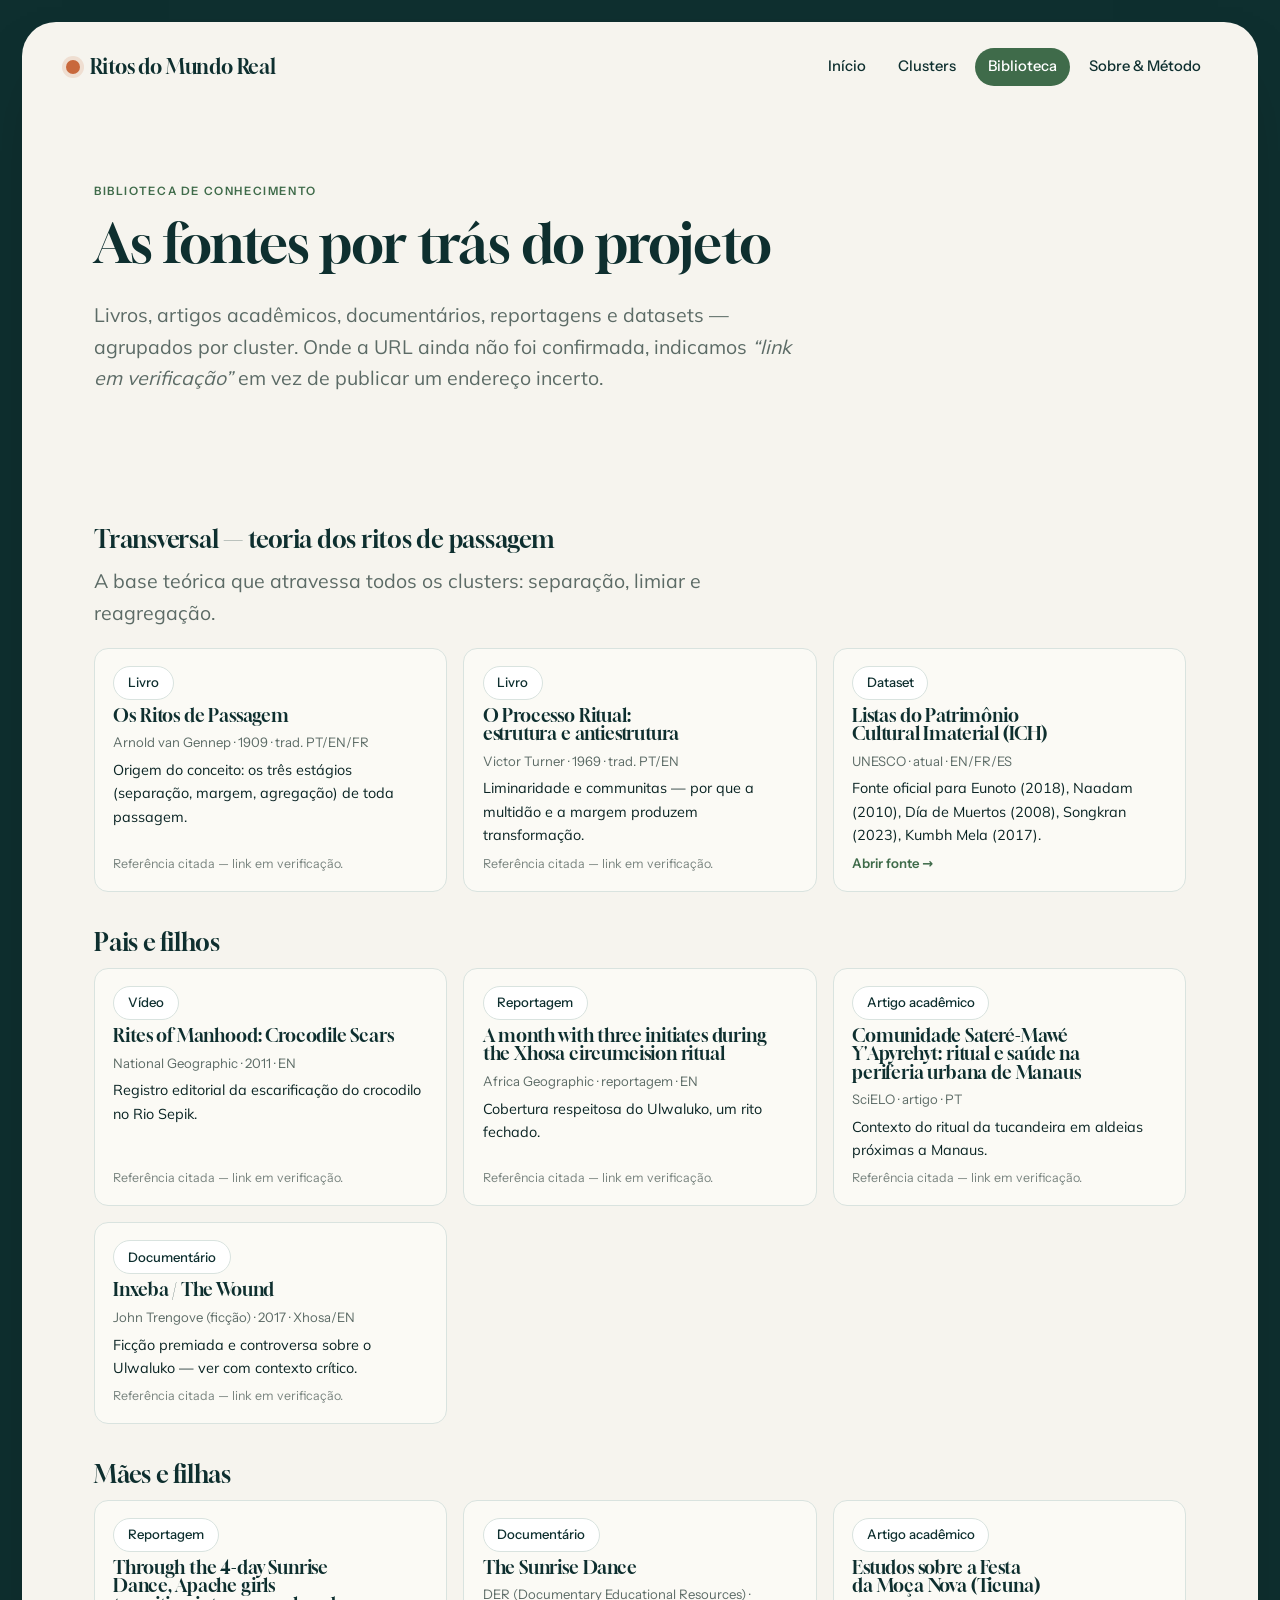
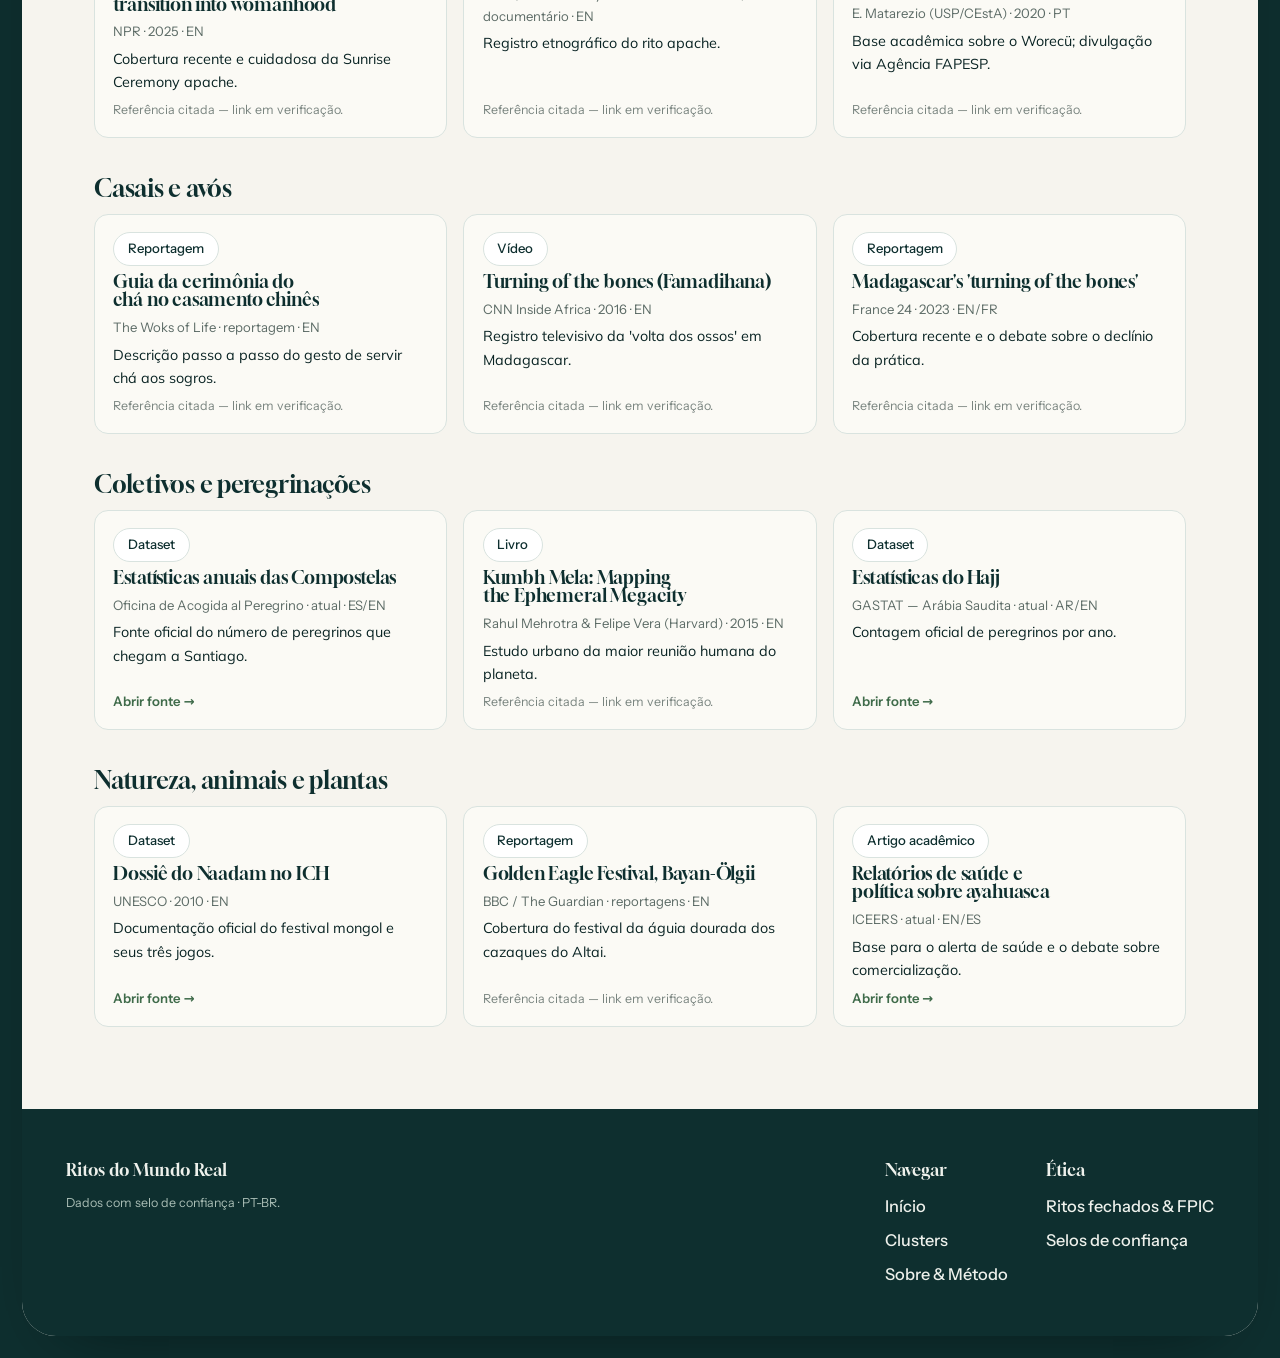
==== biblioteca/index.html @ 436b3b3d "Cria o site "Ritos do Mundo Real" (estático, sem build) Site estático leve em HTML+CSS+JS vanilla, a" ====
<!DOCTYPE html>
<html lang="pt-BR">
<head>
  <meta charset="UTF-8">
  <meta name="viewport" content="width=device-width, initial-scale=1">
  <title>Biblioteca de conhecimento — Ritos do Mundo Real</title>
  <meta name="description" content="Livros, artigos, documentários, reportagens e datasets sobre ritos de passagem, agrupados por cluster — a base de fontes por trás do projeto.">
  <link rel="canonical" href="https://ritos.exemplo/biblioteca/">
  <meta property="og:type" content="website">
  <meta property="og:title" content="Biblioteca de conhecimento — Ritos do Mundo Real">
  <meta property="og:description" content="Fontes multimídia sobre ritos de passagem, agrupadas por cluster.">
  <meta property="og:image" content="https://ritos.exemplo/og.jpg">
  <link rel="icon" href="../favicon.svg" type="image/svg+xml">
  <link rel="preload" href="../assets/fonts/gloock-latin.woff2" as="font" type="font/woff2" crossorigin>
  <link rel="preload" href="../assets/fonts/mulish-latin.woff2" as="font" type="font/woff2" crossorigin>
  <link rel="stylesheet" href="../assets/css/site.css">
</head>
<body data-page="biblioteca">
  <a class="skip-link" href="#conteudo">Pular para o conteúdo</a>
  <div class="frame">
    <div class="sheet">

      <header class="site-head">
        <a class="brand" href="../"><span class="dot" aria-hidden="true"></span>Ritos do Mundo Real</a>
        <nav class="nav" aria-label="Principal">
          <a href="../">Início</a>
          <a href="../clusters/pais-e-filhos/">Clusters</a>
          <a href="../biblioteca/" aria-current="page">Biblioteca</a>
          <a href="../sobre/">Sobre &amp; Método</a>
        </nav>
      </header>

      <main id="conteudo">
        <section class="section wrap">
          <p class="eyebrow">Biblioteca de conhecimento</p>
          <h1 style="font-size:clamp(2rem,4.6vw,3.4rem)">As fontes por trás do projeto</h1>
          <p class="lede">Livros, artigos acadêmicos, documentários, reportagens e datasets — agrupados por cluster. Onde a URL ainda não foi confirmada, indicamos <em>“link em verificação”</em> em vez de publicar um endereço incerto.</p>
        </section>
        <section class="section--tight wrap">
          <div id="lib-root"></div>
        </section>
      </main>

      <footer class="site-foot">
        <div class="col"><b>Ritos do Mundo Real</b><small>Dados com selo de confiança · PT-BR.</small></div>
        <div class="cols">
          <div class="col"><b>Navegar</b><a href="../">Início</a><a href="../clusters/pais-e-filhos/">Clusters</a><a href="../sobre/">Sobre &amp; Método</a></div>
          <div class="col"><b>Ética</b><a href="../sobre/#etica">Ritos fechados &amp; FPIC</a><a href="../sobre/#selos">Selos de confiança</a></div>
        </div>
      </footer>

    </div>
  </div>
  <script src="../assets/js/app.js"></script>
</body>
</html>
---- assets/css/site.css ----
/* =========================================================================
   Ritos do Mundo Real — design system
   Estética editorial-orgânica · paleta fixa · PT-BR
   Tipografia: Gloock (títulos) · Instrument Sans (subtítulos/UI) · Mulish (corpo)
   ========================================================================= */

/* ---------- Fontes self-hosted (OFL) ---------- */
@font-face{
  font-family:"Gloock"; font-style:normal; font-weight:400; font-display:swap;
  src:url("../fonts/gloock-latin.woff2") format("woff2");
  unicode-range:U+0000-00FF,U+0131,U+0152-0153,U+02BB-02BC,U+02C6,U+02DA,U+02DC,U+2000-206F,U+2074,U+20AC,U+2122,U+2191,U+2193,U+2212,U+2215,U+FEFF,U+FFFD;
}
@font-face{
  font-family:"Gloock"; font-style:normal; font-weight:400; font-display:swap;
  src:url("../fonts/gloock-latin-ext.woff2") format("woff2");
  unicode-range:U+0100-02AF,U+0304,U+0308,U+0329,U+1E00-1E9F,U+1EF2-1EFF,U+2020,U+20A0-20AB,U+20AD-20C0,U+2113,U+2C60-2C7F,U+A720-A7FF;
}
@font-face{
  font-family:"Instrument Sans"; font-style:normal; font-weight:400 700; font-display:swap;
  src:url("../fonts/instrumentsans-latin.woff2") format("woff2");
  unicode-range:U+0000-00FF,U+0131,U+0152-0153,U+02BB-02BC,U+02C6,U+02DA,U+02DC,U+0304,U+0308,U+0329,U+2000-206F,U+20AC,U+2122,U+2191,U+2193,U+2212,U+2215,U+FEFF,U+FFFD;
}
@font-face{
  font-family:"Instrument Sans"; font-style:normal; font-weight:400 700; font-display:swap;
  src:url("../fonts/instrumentsans-latin-ext.woff2") format("woff2");
  unicode-range:U+0100-02BA,U+02BD-02C5,U+02C7-02CC,U+02CE-02D7,U+02DD-02FF,U+0304,U+0308,U+0329,U+1D00-1DBF,U+1E00-1E9F,U+1EF2-1EFF,U+2020,U+20A0-20AB,U+20AD-20C0,U+2113,U+2C60-2C7F,U+A720-A7FF;
}
@font-face{
  font-family:"Mulish"; font-style:normal; font-weight:300 700; font-display:swap;
  src:url("../fonts/mulish-latin.woff2") format("woff2");
  unicode-range:U+0000-00FF,U+0131,U+0152-0153,U+02BB-02BC,U+02C6,U+02DA,U+02DC,U+2000-206F,U+2074,U+20AC,U+2122,U+2191,U+2193,U+2212,U+2215,U+FEFF,U+FFFD;
}
@font-face{
  font-family:"Mulish"; font-style:normal; font-weight:300 700; font-display:swap;
  src:url("../fonts/mulish-latin-ext.woff2") format("woff2");
  unicode-range:U+0100-02AF,U+0304,U+0308,U+0329,U+1E00-1E9F,U+1EF2-1EFF,U+2020,U+20A0-20AB,U+20AD-20C0,U+2113,U+2C60-2C7F,U+A720-A7FF;
}

/* ---------- Tokens ---------- */
:root{
  --ink:#0e2f2f;        /* verde-petróleo escuro: moldura, texto display */
  --ink-2:#0a2424;      /* variação mais escura */
  --paper:#f6f4ee;      /* off-white quente: cards */
  --paper-2:#fbfaf5;    /* card mais claro */
  --moss:#3f6b4a;       /* acento: pins e "espiritual" */
  --clay:#c8683c;       /* acento quente: alertas e status exótico */
  --mist:#d9e3df;       /* bordas e divisores */
  --gold:#8a6714;       /* selo parcial ⚠️ */
  --stone:#5c6b66;      /* texto secundário sobre paper */
  --stone-2:#7a8580;    /* selo estimativa ❓ / texto terciário */

  /* papel sobre moldura escura */
  --on-ink:#eef1ec;     /* texto claro sobre --ink */
  --on-ink-dim:#a9bdb5; /* texto claro esmaecido */

  /* mapa */
  --map-sea:#eef1ec;
  --map-land:#d9e3df;
  --map-line:#0e2f2f;

  --radius-card:28px; --radius-pill:999px; --radius-sm:14px;
  --font-display:"Gloock",Georgia,"Times New Roman",serif;
  --font-subtitle:"Instrument Sans",system-ui,-apple-system,"Segoe UI",sans-serif;
  --font-body:"Mulish",system-ui,-apple-system,"Segoe UI",sans-serif;

  --shadow-hover:0 18px 40px -20px rgba(10,36,36,.45);
  --frame:clamp(10px,2.2vw,22px);
  --wrap:1180px;
}

/* ---------- Base ---------- */
*,*::before,*::after{box-sizing:border-box}
html{-webkit-text-size-adjust:100%}
html,body{overflow-x:clip;max-width:100%}
body{
  margin:0; background:var(--ink); color:var(--ink);
  font-family:var(--font-body); font-weight:400; font-size:1.02rem; line-height:1.62;
  -webkit-font-smoothing:antialiased; text-rendering:optimizeLegibility;
}
img,svg{max-width:100%; display:block}
a{color:inherit}
h1,h2,h3,h4{margin:0 0 .5em; font-family:var(--font-display); font-weight:400; line-height:1.04; letter-spacing:-.01em; text-wrap:balance}
p{margin:0 0 1em}
strong{font-weight:700}
[hidden]{display:none!important}
.sr-only{position:absolute!important;width:1px;height:1px;padding:0;margin:-1px;overflow:hidden;clip:rect(0,0,0,0);white-space:nowrap;border:0}
.skip-link{position:absolute;left:-999px;top:.5rem;z-index:20;background:var(--clay);color:#fff;padding:.5rem .9rem;border-radius:var(--radius-pill);font-family:var(--font-subtitle);font-weight:600;text-decoration:none}
.skip-link:focus{left:.5rem}

/* moldura escura ao redor de todo o site */
.frame{padding:var(--frame); min-height:100vh}
.sheet{background:var(--paper); border-radius:calc(var(--radius-card) + 6px); overflow:clip; box-shadow:0 30px 70px -40px rgba(0,0,0,.5)}

.wrap{max-width:var(--wrap); margin-inline:auto; padding-inline:clamp(18px,4vw,44px)}
.section{padding-block:clamp(38px,6vw,70px)}
.section--tight{padding-block:clamp(26px,4vw,44px)}
.eyebrow{font-family:var(--font-subtitle); font-weight:600; text-transform:uppercase; letter-spacing:.14em; font-size:.72rem; color:var(--moss); margin:0 0 .9rem}
.lede{font-size:clamp(1.05rem,1.6vw,1.22rem); color:var(--stone); max-width:60ch}

/* ---------- Cabeçalho / navegação ---------- */
.site-head{display:flex; align-items:center; justify-content:space-between; gap:1rem;
  padding:clamp(16px,3vw,26px) clamp(18px,4vw,44px); flex-wrap:wrap}
.brand{display:flex; align-items:center; gap:.6rem; text-decoration:none; font-family:var(--font-display); font-size:1.25rem; letter-spacing:-.01em; color:var(--ink)}
.brand .dot{width:14px;height:14px;border-radius:50%;background:var(--clay);flex:none;box-shadow:0 0 0 4px rgba(200,104,60,.16)}
.nav{display:flex; gap:.4rem; flex-wrap:wrap; align-items:center; font-family:var(--font-subtitle)}
.nav a{text-decoration:none; font-weight:500; font-size:.92rem; color:var(--ink); padding:.45rem .8rem; border-radius:var(--radius-pill); transition:background .18s,color .18s}
.nav a:hover{background:var(--ink); color:var(--on-ink)}
.nav a[aria-current="page"]{background:var(--moss); color:#fff}

/* ---------- Pílulas / badges ---------- */
.pill{display:inline-flex; align-items:center; gap:.4rem; height:34px; padding:0 .85rem;
  border-radius:var(--radius-pill); font-family:var(--font-subtitle); font-weight:500; font-size:.82rem;
  background:#fff; border:1px solid var(--mist); color:var(--ink); white-space:nowrap; line-height:1}
.pill .ic{font-size:.95em; line-height:1}
.pill--moss{background:rgba(63,107,74,.12); border-color:rgba(63,107,74,.28); color:#2c4d35}
.pill--clay{background:rgba(200,104,60,.12); border-color:rgba(200,104,60,.32); color:#9a4a25}
.pill--ink{background:var(--ink); color:var(--on-ink); border-color:var(--ink)}

/* status */
.status-mp{--c:#2c4d35;--bg:rgba(63,107,74,.14);--bd:rgba(63,107,74,.30)}
.status-c{--c:#3a4a58;--bg:rgba(58,74,88,.12);--bd:rgba(58,74,88,.24)}
.status-e{--c:#9a4a25;--bg:rgba(200,104,60,.14);--bd:rgba(200,104,60,.34)}
.badge-status{background:var(--bg);border-color:var(--bd);color:var(--c)}

/* selos de confiança */
.seal{display:inline-flex;align-items:center;gap:.35rem;font-family:var(--font-subtitle);font-weight:600;font-size:.78rem;line-height:1.2}
.seal .ic{font-size:.9em}
.seal--conf{color:var(--moss)}
.seal--parcial{color:var(--gold)}
.seal--estimativa{color:var(--stone-2)}

/* ---------- HERO ---------- */
.hero{background:var(--ink); color:var(--on-ink); position:relative; overflow:hidden}
.hero::before{content:"";position:absolute;inset:0;background:
  radial-gradient(120% 90% at 78% 8%, rgba(63,107,74,.42), transparent 60%),
  radial-gradient(90% 70% at 12% 100%, rgba(200,104,60,.18), transparent 55%);
  pointer-events:none}
.hero::after{content:"";position:absolute;inset:0;opacity:.05;pointer-events:none;
  background-image:radial-gradient(rgba(255,255,255,.6) .5px, transparent .6px);background-size:3px 3px}
.hero__inner{position:relative; display:grid; grid-template-columns:1.05fr .95fr; gap:clamp(20px,4vw,56px); align-items:center;
  padding:clamp(30px,5vw,64px) clamp(18px,4vw,44px)}
.hero__title{color:#fff; font-size:clamp(2.4rem,5.6vw,5.2rem); line-height:1.0; margin:0 0 1rem}
.hero__title em{font-style:normal; color:var(--clay)}
.hero__sub{font-family:var(--font-subtitle); font-weight:500; font-size:clamp(1rem,1.5vw,1.2rem); color:var(--on-ink); max-width:46ch; margin:0 0 1.1rem}
.hero__note{font-size:.86rem; color:var(--on-ink-dim); max-width:52ch}
.hero__note a{color:var(--on-ink)}
.hero__map{position:relative; background:rgba(255,255,255,.03); border:1px solid rgba(255,255,255,.12); border-radius:var(--radius-card); padding:14px}
.hero__map .map-legend{display:flex;flex-wrap:wrap;gap:.5rem;margin-top:.7rem}
.hero__map .map-legend .pill{height:28px;font-size:.72rem;background:rgba(255,255,255,.06);border-color:rgba(255,255,255,.14);color:var(--on-ink)}

/* mapa: cores sobre fundo escuro */
.hero__map .ee-map{--map-sea:transparent;--map-land:rgba(233,238,232,.14);--map-line:rgba(233,238,232,.62)}
.ee-map{width:100%;height:auto}
.ee-pins circle{cursor:pointer;transition:r .12s,opacity .12s}
.ee-pins circle:hover,.ee-pins circle:focus{opacity:1}

/* ---------- Faixa de números ---------- */
.stats{display:grid; grid-template-columns:repeat(4,1fr); gap:clamp(10px,2vw,20px)}
.stat{background:var(--paper-2); border:1px solid var(--mist); border-radius:var(--radius-card); padding:clamp(16px,2.4vw,26px); text-align:left}
.stat b{display:block; font-family:var(--font-display); font-size:clamp(2rem,4.4vw,3.2rem); line-height:1; color:var(--ink)}
.stat span{font-family:var(--font-subtitle); font-weight:500; font-size:.82rem; color:var(--stone); text-transform:uppercase; letter-spacing:.06em}
.stats__seal{grid-column:1/-1; margin-top:.4rem}

/* ---------- Grade de clusters ---------- */
.cluster-grid{display:grid; grid-template-columns:repeat(3,1fr); gap:clamp(14px,2vw,22px)}
.ccard{display:flex;flex-direction:column;gap:.6rem; text-decoration:none; color:var(--ink);
  background:var(--paper-2); border:1px solid var(--mist); border-radius:var(--radius-card);
  padding:clamp(18px,2.4vw,26px); transition:transform .2s, box-shadow .2s, border-color .2s}
.ccard:hover{transform:translateY(-3px); box-shadow:var(--shadow-hover); border-color:var(--moss)}
.ccard__k{font-family:var(--font-subtitle);font-weight:600;font-size:.74rem;letter-spacing:.1em;text-transform:uppercase;color:var(--moss)}
.ccard h3{font-size:clamp(1.4rem,2.2vw,1.8rem); margin:.1rem 0 .2rem}
.ccard p{color:var(--stone); font-size:.95rem; margin:0}
.ccard__ex{font-family:var(--font-subtitle);font-size:.84rem;color:var(--stone-2);margin-top:auto}
.ccard__count{align-self:flex-start}

/* ---------- Filtro / instrumento de decisão ---------- */
.tool{background:var(--ink);color:var(--on-ink);border-radius:var(--radius-card);padding:clamp(20px,3vw,34px)}
.tool h2{color:#fff}
.tool .lede{color:var(--on-ink-dim)}
.filters{display:grid;grid-template-columns:repeat(4,1fr);gap:.8rem;margin:1.2rem 0}
.field{display:flex;flex-direction:column;gap:.35rem}
.field label{font-family:var(--font-subtitle);font-weight:600;font-size:.72rem;text-transform:uppercase;letter-spacing:.08em;color:var(--on-ink-dim)}
.field select{appearance:none;font-family:var(--font-subtitle);font-size:.92rem;font-weight:500;color:var(--ink);
  background:var(--paper) url("data:image/svg+xml,%3Csvg xmlns='http://www.w3.org/2000/svg' width='12' height='8' viewBox='0 0 12 8'%3E%3Cpath d='M1 1l5 5 5-5' fill='none' stroke='%230e2f2f' stroke-width='1.6' stroke-linecap='round'/%3E%3C/svg%3E") no-repeat right .9rem center;
  border:1px solid rgba(255,255,255,.16);border-radius:var(--radius-pill);padding:.7rem 2.2rem .7rem 1rem;cursor:pointer}
.tool__actions{display:flex;gap:.6rem;align-items:center;flex-wrap:wrap}
.btn{font-family:var(--font-subtitle);font-weight:600;font-size:.9rem;border-radius:var(--radius-pill);
  padding:.6rem 1.2rem;border:1px solid transparent;cursor:pointer;background:var(--clay);color:#fff;transition:filter .15s}
.btn:hover{filter:brightness(1.06)}
.btn--ghost{background:transparent;border-color:rgba(255,255,255,.28);color:var(--on-ink)}
.tool__count{font-family:var(--font-subtitle);font-size:.85rem;color:var(--on-ink-dim)}

/* resultados do filtro (lista de cards) */
.results{display:grid;grid-template-columns:repeat(auto-fill,minmax(255px,1fr));gap:.8rem;margin-top:1.1rem}
.rcard{background:var(--paper);border-radius:var(--radius-sm);padding:1rem 1.05rem;display:flex;flex-direction:column;gap:.5rem}
.rcard h4{font-family:var(--font-display);font-size:1.12rem;margin:0;color:var(--ink)}
.rcard .meta{font-family:var(--font-subtitle);font-size:.8rem;color:var(--stone)}
.rcard .tags{display:flex;flex-wrap:wrap;gap:.35rem}
.rcard a.more{font-family:var(--font-subtitle);font-weight:600;font-size:.82rem;color:var(--moss);text-decoration:none;margin-top:.2rem}
.rcard a.more:hover{text-decoration:underline}
.results__empty{grid-column:1/-1;color:var(--on-ink-dim);font-family:var(--font-subtitle);padding:1rem 0}

/* ---------- Tabela de cluster ---------- */
.table-wrap{overflow-x:auto;contain:paint;border:1px solid var(--mist);border-radius:var(--radius-card);background:var(--paper-2)}
table.ritos{width:100%;border-collapse:collapse;font-size:.9rem;min-width:820px}
.ritos th,.ritos td{text-align:left;padding:.8rem .9rem;border-bottom:1px solid var(--mist);vertical-align:top}
.ritos thead th{font-family:var(--font-subtitle);font-weight:600;font-size:.74rem;text-transform:uppercase;letter-spacing:.06em;color:var(--stone);background:var(--paper);position:sticky;top:0}
.ritos thead th button{all:unset;cursor:pointer;display:inline-flex;align-items:center;gap:.3rem}
.ritos thead th button:hover{color:var(--ink)}
.ritos thead th .arrow{opacity:.4;font-size:.8em}
.ritos thead th[aria-sort] .arrow{opacity:1;color:var(--moss)}
.ritos tbody tr:hover{background:#fff}
.ritos td .rito-nome{font-family:var(--font-display);font-size:1.02rem;color:var(--ink)}
.ritos td .rito-povo{font-family:var(--font-subtitle);font-size:.78rem;color:var(--stone-2)}
.ritos td.center{text-align:center}
.vlink{font-family:var(--font-subtitle);font-weight:600;font-size:.8rem;color:var(--clay);text-decoration:none;white-space:nowrap}
.vlink:hover{text-decoration:underline}
.no-video{color:var(--stone-2);font-size:.8rem}
.alerta-inline{display:block;margin-top:.35rem;font-family:var(--font-subtitle);font-size:.76rem;color:#9a4a25;max-width:42ch}

/* linha destacada por âncora #id */
:target{scroll-margin-top:80px}
tr.flash{animation:flash 1.6s ease}
@keyframes flash{0%{background:rgba(200,104,60,.22)}100%{background:transparent}}

/* ---------- Seções de conteúdo do cluster ---------- */
.prose h2{font-size:clamp(1.6rem,3vw,2.3rem)}
.curio{columns:2;column-gap:2rem}
.curio li{break-inside:avoid;margin:0 0 .7rem;padding-left:.2rem}
.entorno{display:grid;grid-template-columns:repeat(auto-fill,minmax(280px,1fr));gap:1rem}
.entorno .item{background:var(--paper-2);border:1px solid var(--mist);border-radius:var(--radius-sm);padding:1rem 1.1rem}
.entorno h4{font-family:var(--font-display);font-size:1.15rem;margin:0 0 .3rem}
.entorno .meta{font-family:var(--font-subtitle);font-size:.82rem;color:var(--stone)}
.entorno .alerta{color:#9a4a25;font-size:.82rem;margin-top:.4rem;font-family:var(--font-subtitle)}
.quote{border-left:3px solid var(--moss);padding-left:1.1rem;font-family:var(--font-display);font-size:1.15rem;color:var(--ink-2);max-width:60ch}
.quote cite{display:block;font-family:var(--font-subtitle);font-size:.82rem;font-style:normal;color:var(--stone);margin-top:.4rem}

/* cabeçalho de cluster */
.cluster-head{display:grid;grid-template-columns:1.1fr .9fr;gap:clamp(20px,4vw,44px);align-items:center}
.cluster-head .minimap{background:var(--ink);border-radius:var(--radius-card);padding:14px}
.cluster-head .minimap .ee-map{--map-sea:transparent;--map-land:rgba(233,238,232,.14);--map-line:rgba(233,238,232,.6)}

/* navegação prev/next */
.cluster-nav{display:flex;justify-content:space-between;gap:1rem;flex-wrap:wrap}
.cluster-nav a{font-family:var(--font-subtitle);font-weight:600;text-decoration:none;color:var(--ink);background:var(--paper-2);border:1px solid var(--mist);border-radius:var(--radius-pill);padding:.6rem 1.1rem;transition:background .15s,color .15s}
.cluster-nav a:hover{background:var(--ink);color:var(--on-ink)}

/* ---------- Biblioteca ---------- */
.lib-group{margin-bottom:2.4rem}
.lib-items{display:grid;grid-template-columns:repeat(auto-fill,minmax(300px,1fr));gap:1rem}
.lib-item{background:var(--paper-2);border:1px solid var(--mist);border-radius:var(--radius-sm);padding:1.05rem 1.15rem;display:flex;flex-direction:column;gap:.35rem}
.lib-item .type{align-self:flex-start}
.lib-item h4{font-family:var(--font-display);font-size:1.1rem;margin:.1rem 0}
.lib-item .by{font-family:var(--font-subtitle);font-size:.82rem;color:var(--stone)}
.lib-item .why{font-size:.9rem;color:var(--ink-2)}
.lib-item a.src{font-family:var(--font-subtitle);font-weight:600;font-size:.82rem;color:var(--moss);text-decoration:none;margin-top:auto}
.lib-item a.src:hover{text-decoration:underline}
.lib-item .nolink{font-family:var(--font-subtitle);font-size:.78rem;color:var(--stone-2);margin-top:auto}

/* ---------- Sobre ---------- */
.about-grid{display:grid;grid-template-columns:repeat(auto-fit,minmax(240px,1fr));gap:1.2rem}
.about-card{background:var(--paper-2);border:1px solid var(--mist);border-radius:var(--radius-card);padding:1.4rem}
.seal-key{display:flex;flex-direction:column;gap:.6rem}
.seal-key .row{display:flex;gap:.6rem;align-items:baseline}

/* ---------- Rodapé ---------- */
.site-foot{background:var(--ink);color:var(--on-ink);padding:clamp(28px,5vw,48px) clamp(18px,4vw,44px);
  display:flex;justify-content:space-between;gap:1.4rem;flex-wrap:wrap;align-items:flex-start}
.site-foot a{color:var(--on-ink);text-decoration:none;font-family:var(--font-subtitle);font-weight:500}
.site-foot a:hover{color:#fff;text-decoration:underline}
.site-foot .cols{display:flex;gap:2.4rem;flex-wrap:wrap}
.site-foot .col{display:flex;flex-direction:column;gap:.5rem}
.site-foot .col b{font-family:var(--font-display);font-weight:400;font-size:1.05rem}
.site-foot small{color:var(--on-ink-dim);font-family:var(--font-subtitle);font-size:.78rem}

/* ---------- Foco visível ---------- */
a:focus-visible,button:focus-visible,select:focus-visible,[tabindex]:focus-visible,circle:focus-visible{
  outline:3px solid var(--clay); outline-offset:2px; border-radius:4px}

/* ---------- Animação de entrada (só HOME) ---------- */
.reveal{opacity:0;transform:translateY(14px)}
.reveal.in{opacity:1;transform:none;transition:opacity .5s ease,transform .5s ease}

/* ---------- Responsivo ---------- */
@media (max-width:960px){
  .hero__inner{grid-template-columns:1fr}
  .cluster-head{grid-template-columns:1fr}
  .cluster-grid{grid-template-columns:repeat(2,1fr)}
  .stats{grid-template-columns:repeat(2,1fr)}
  .filters{grid-template-columns:repeat(2,1fr)}
}
@media (max-width:560px){
  :root{--frame:8px}
  .cluster-grid{grid-template-columns:1fr}
  .stats{grid-template-columns:1fr 1fr}
  .filters{grid-template-columns:1fr}
  .curio{columns:1}
  .nav{width:100%;justify-content:flex-start}
  .site-head{gap:.6rem}
}

@media (prefers-reduced-motion:reduce){
  *{animation:none!important;transition:none!important}
  .reveal{opacity:1;transform:none}
}
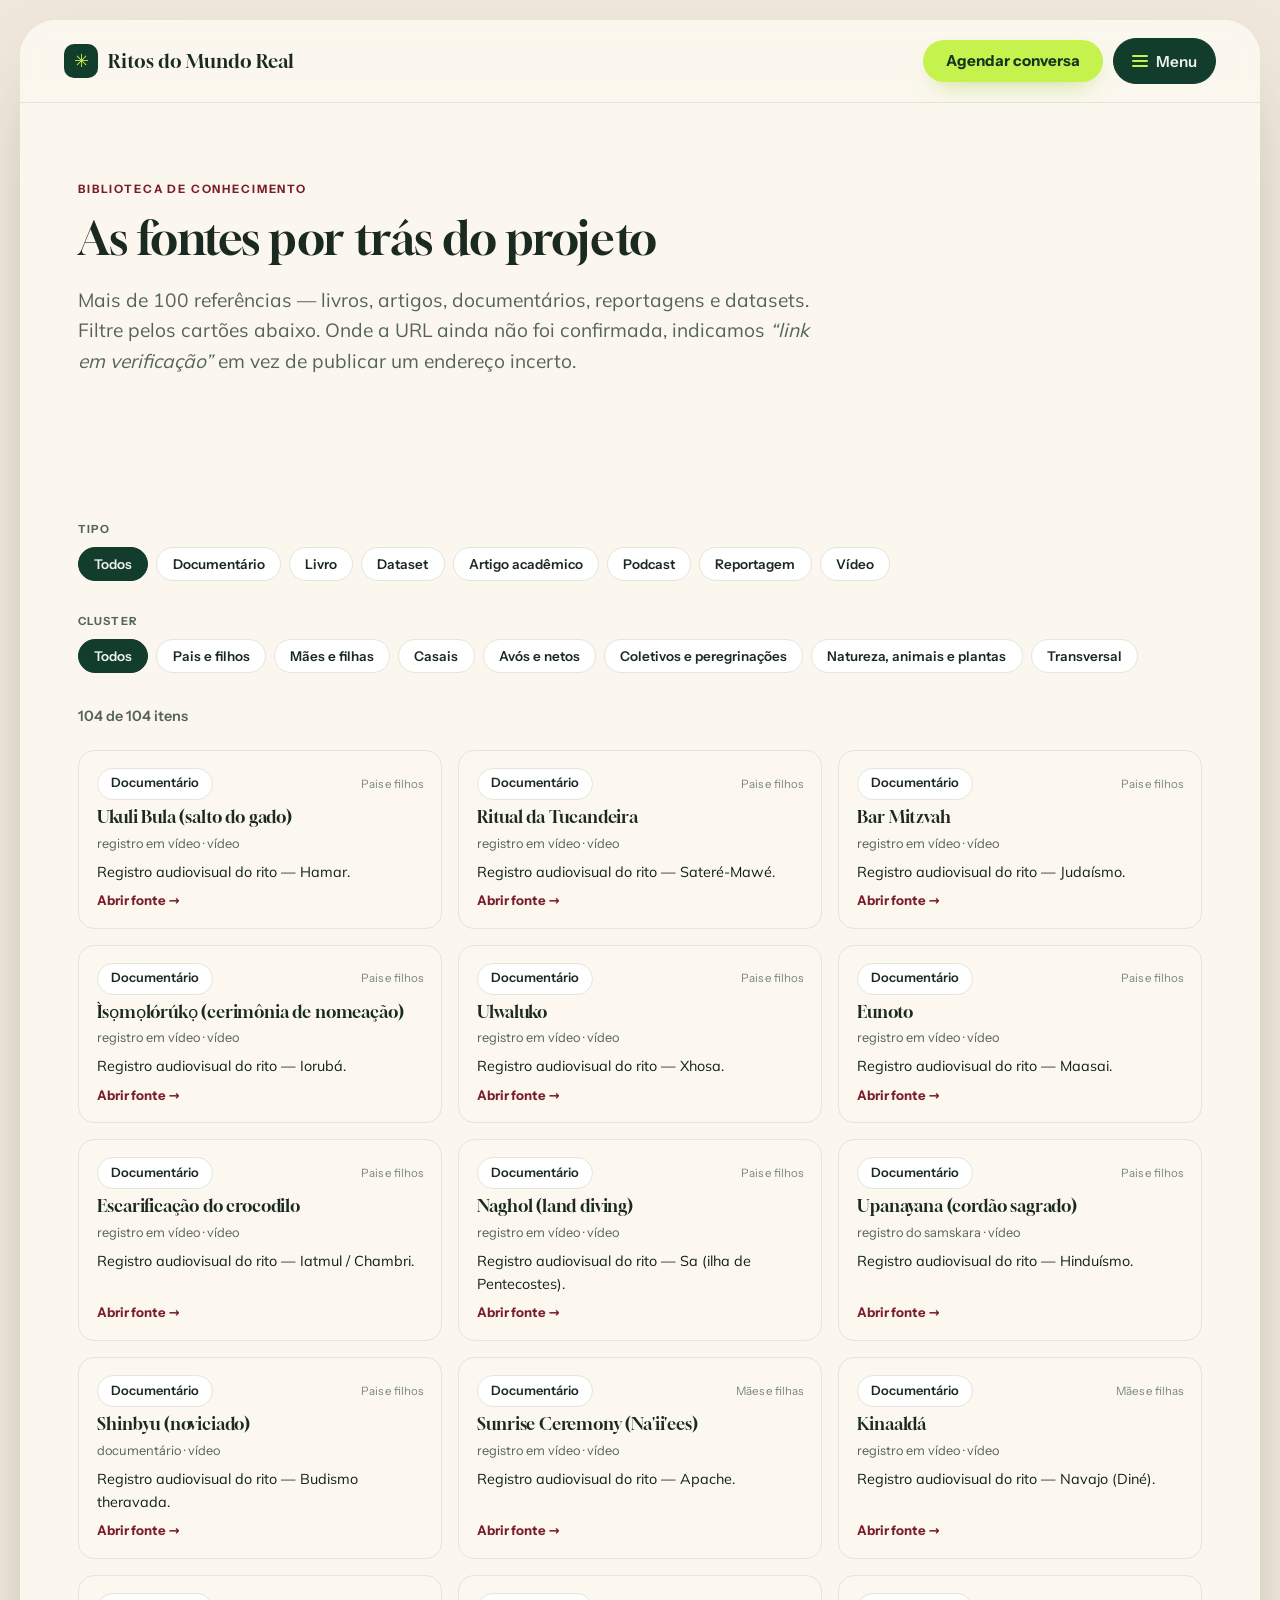
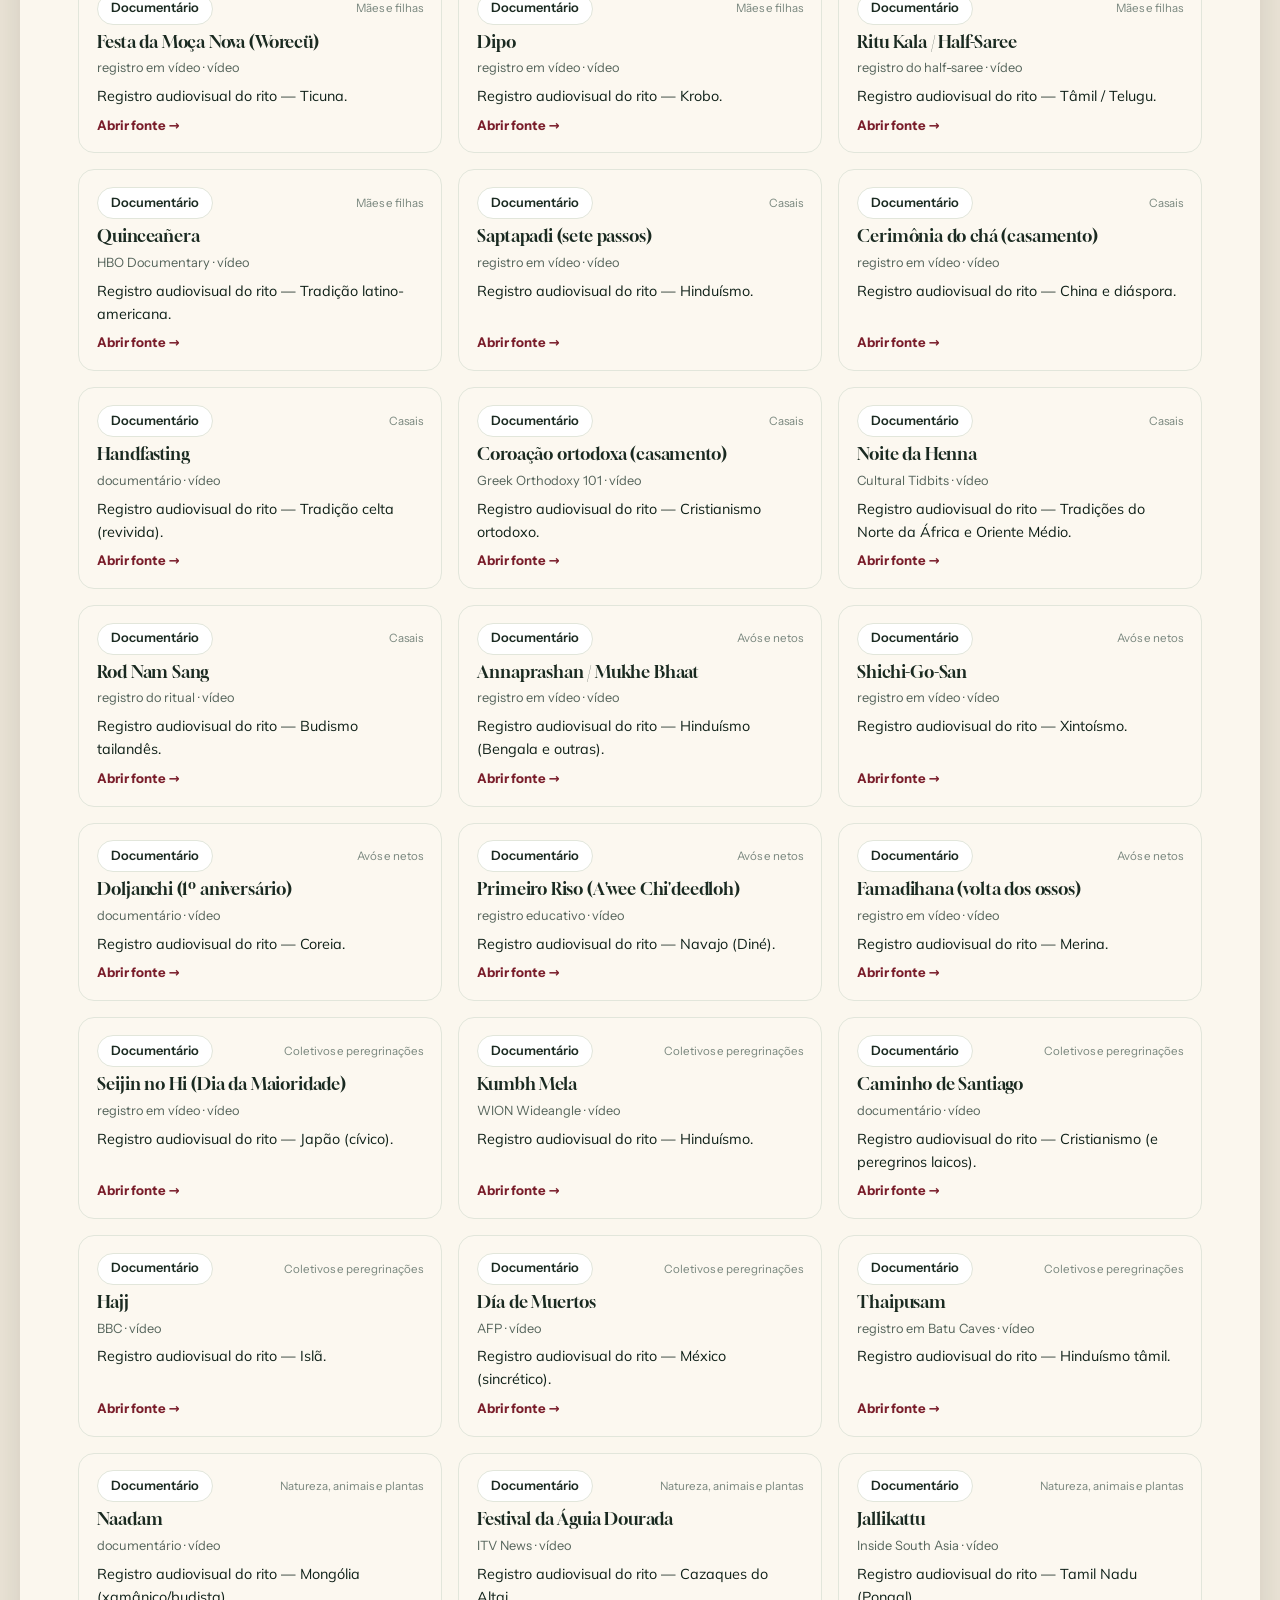
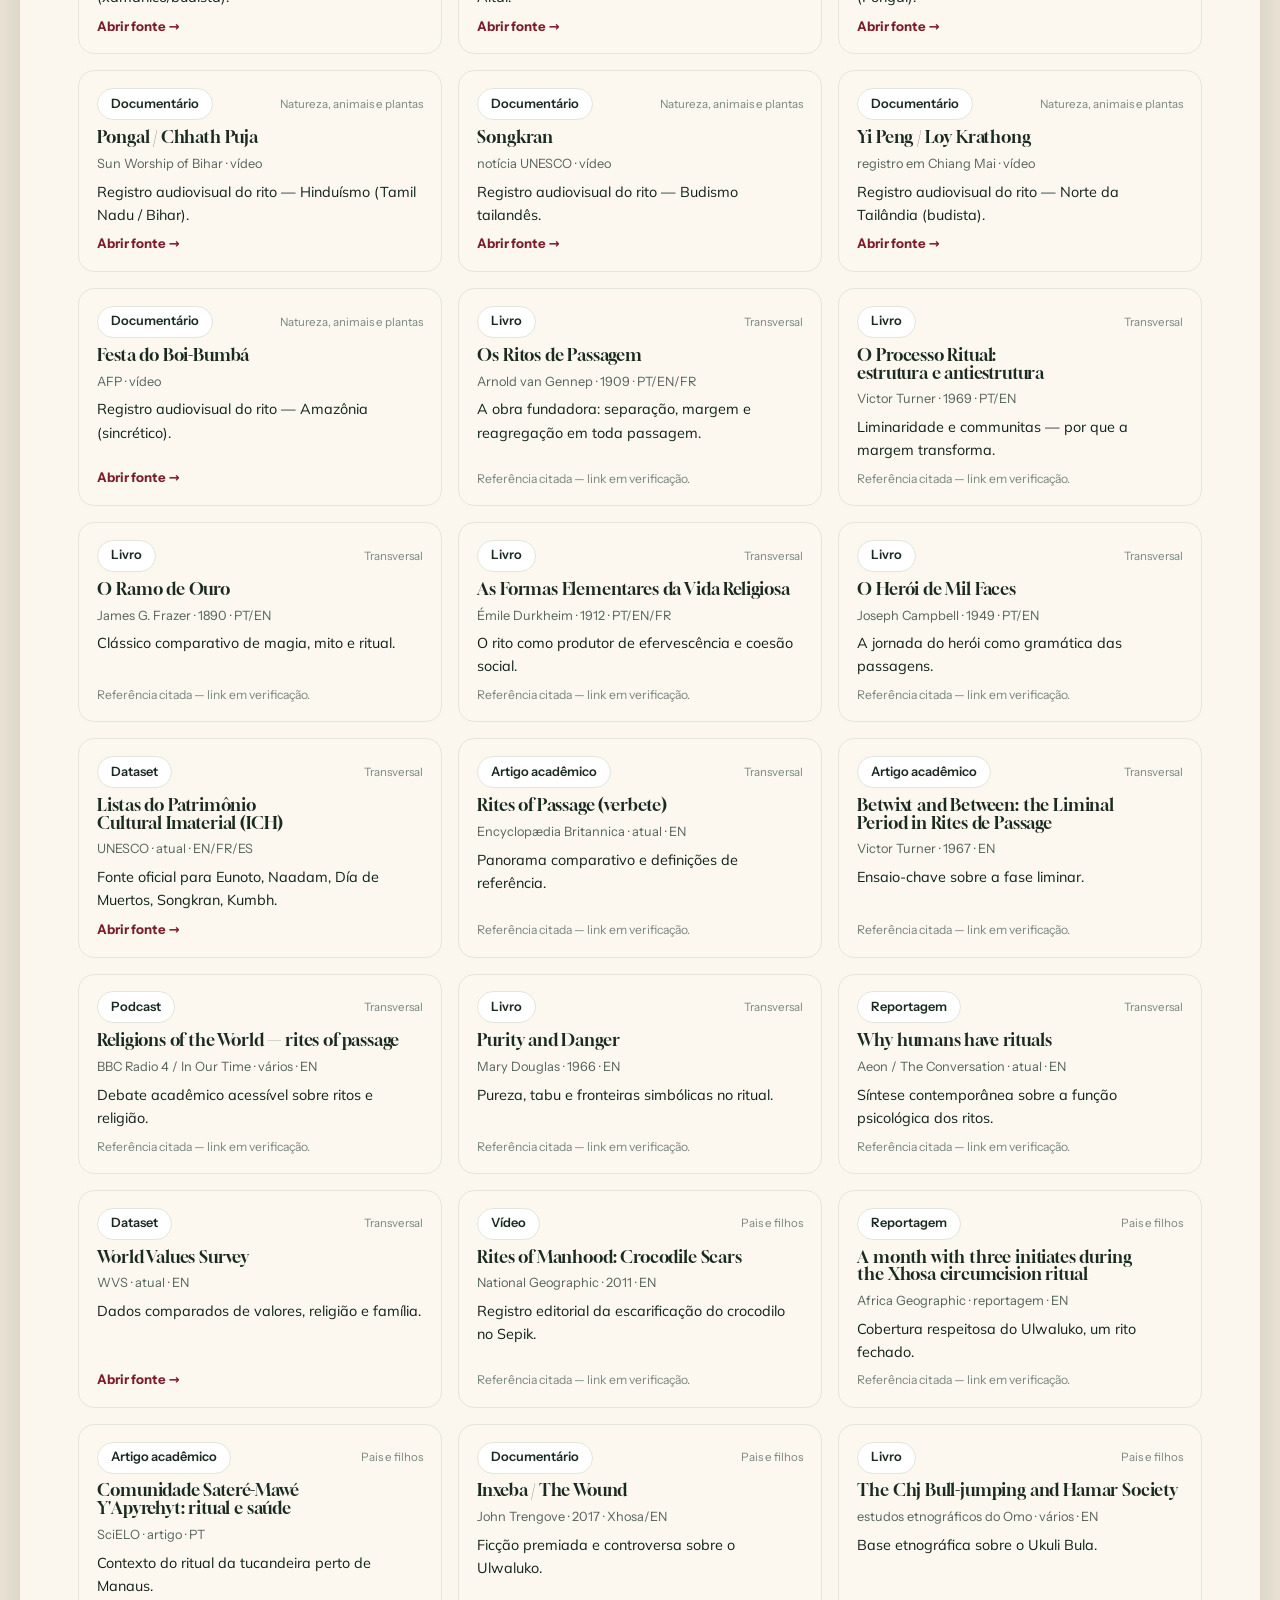
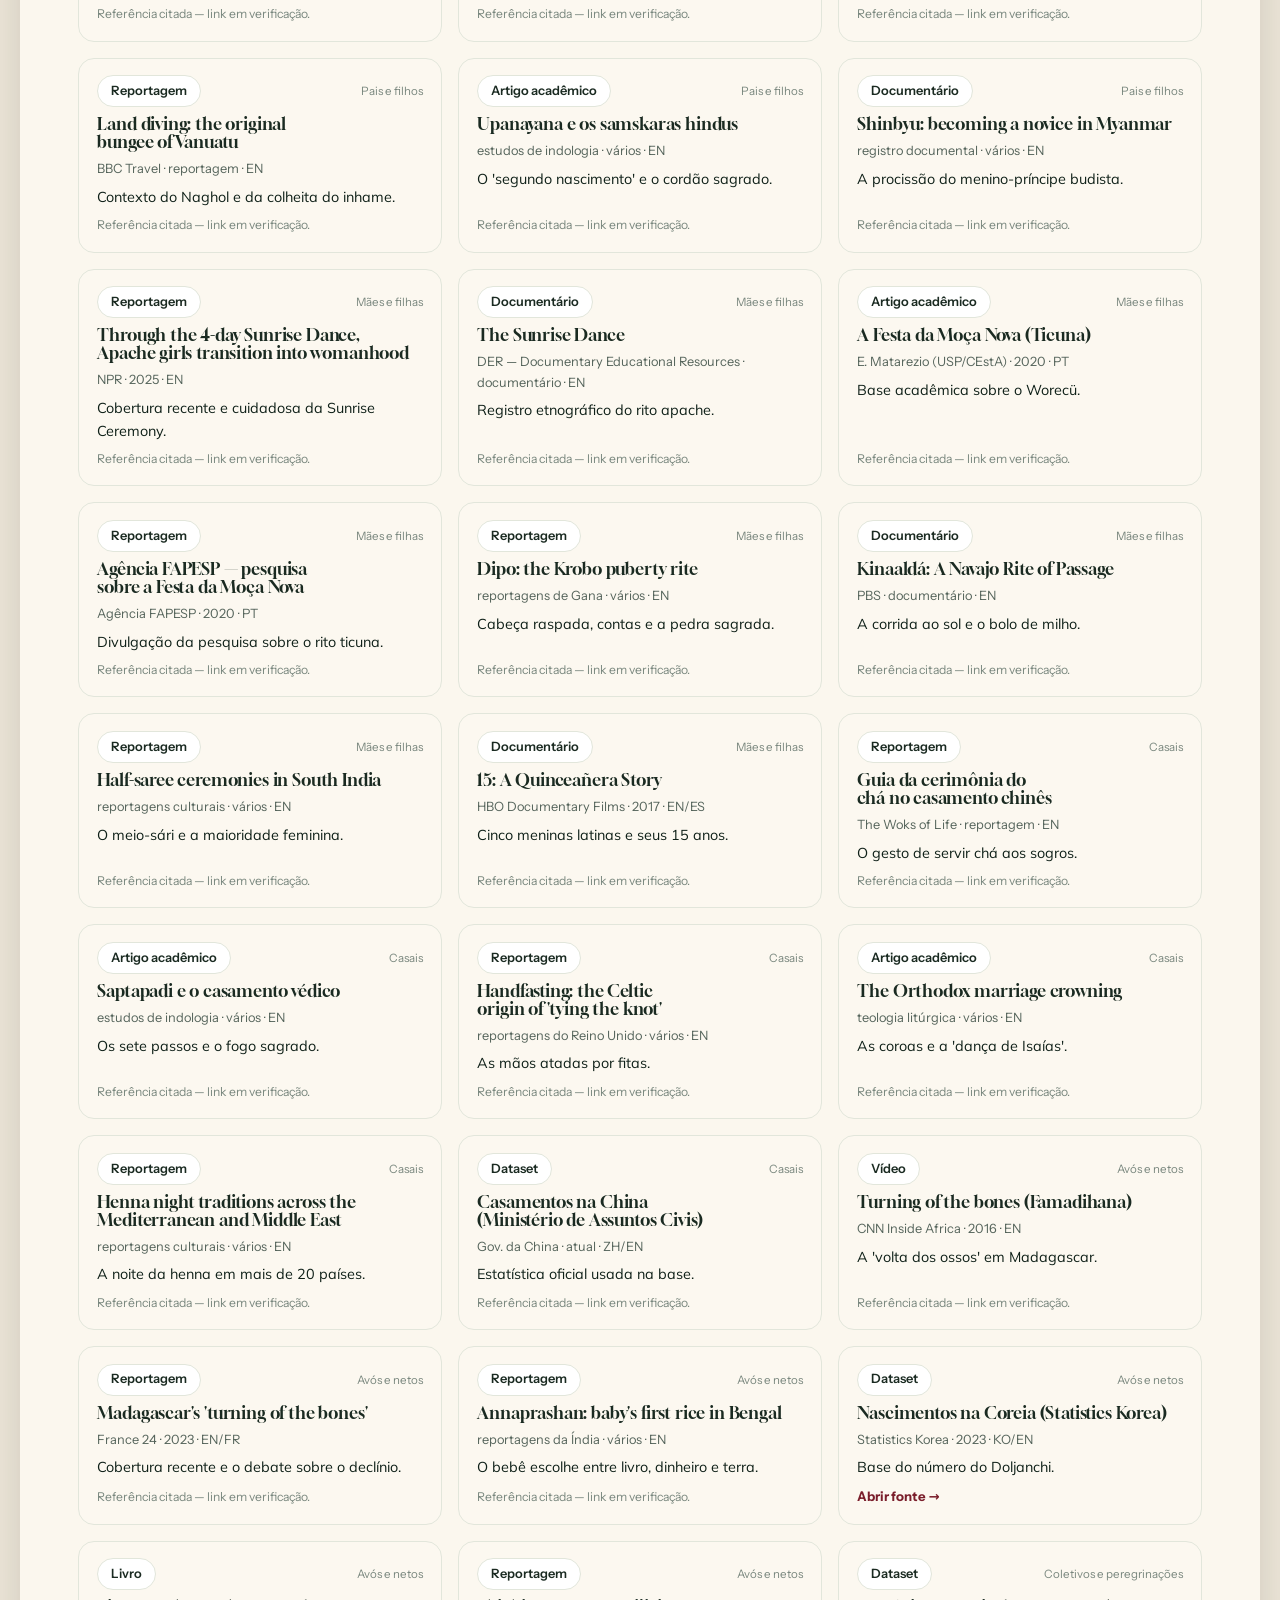
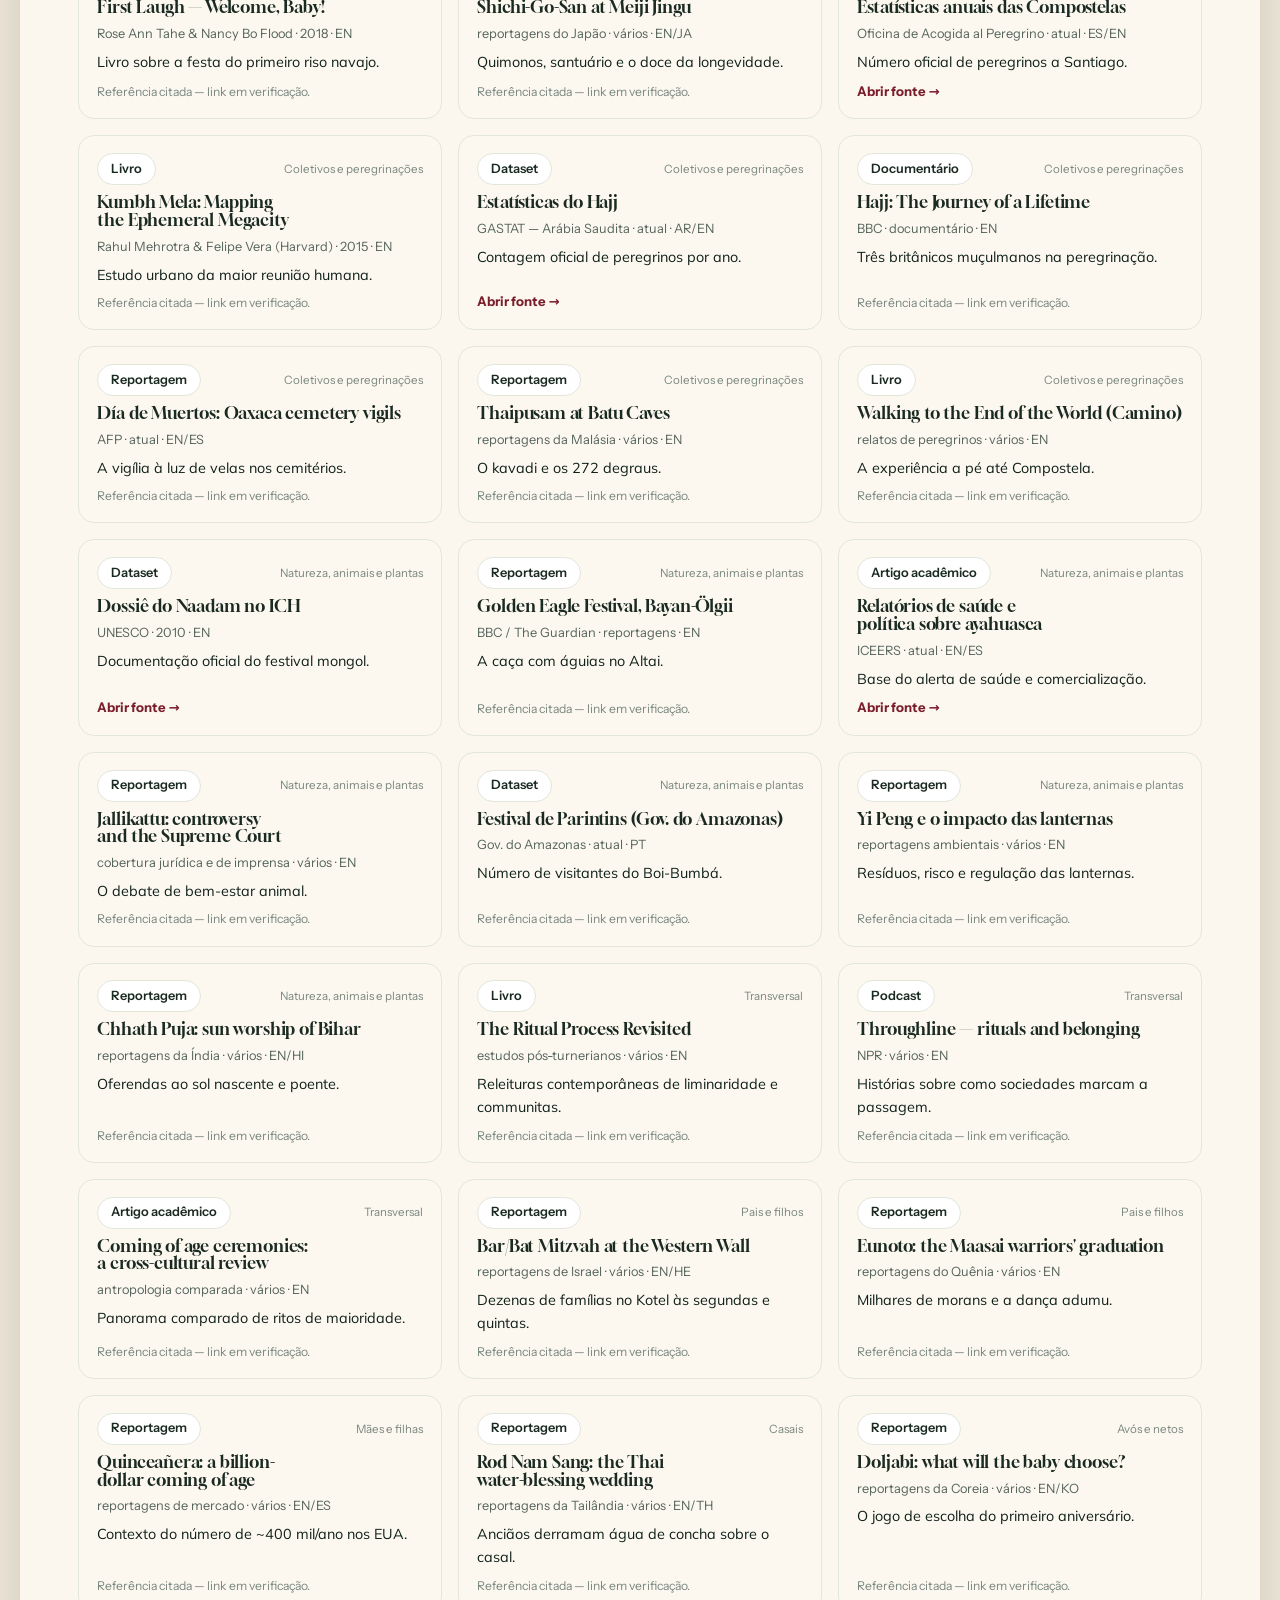
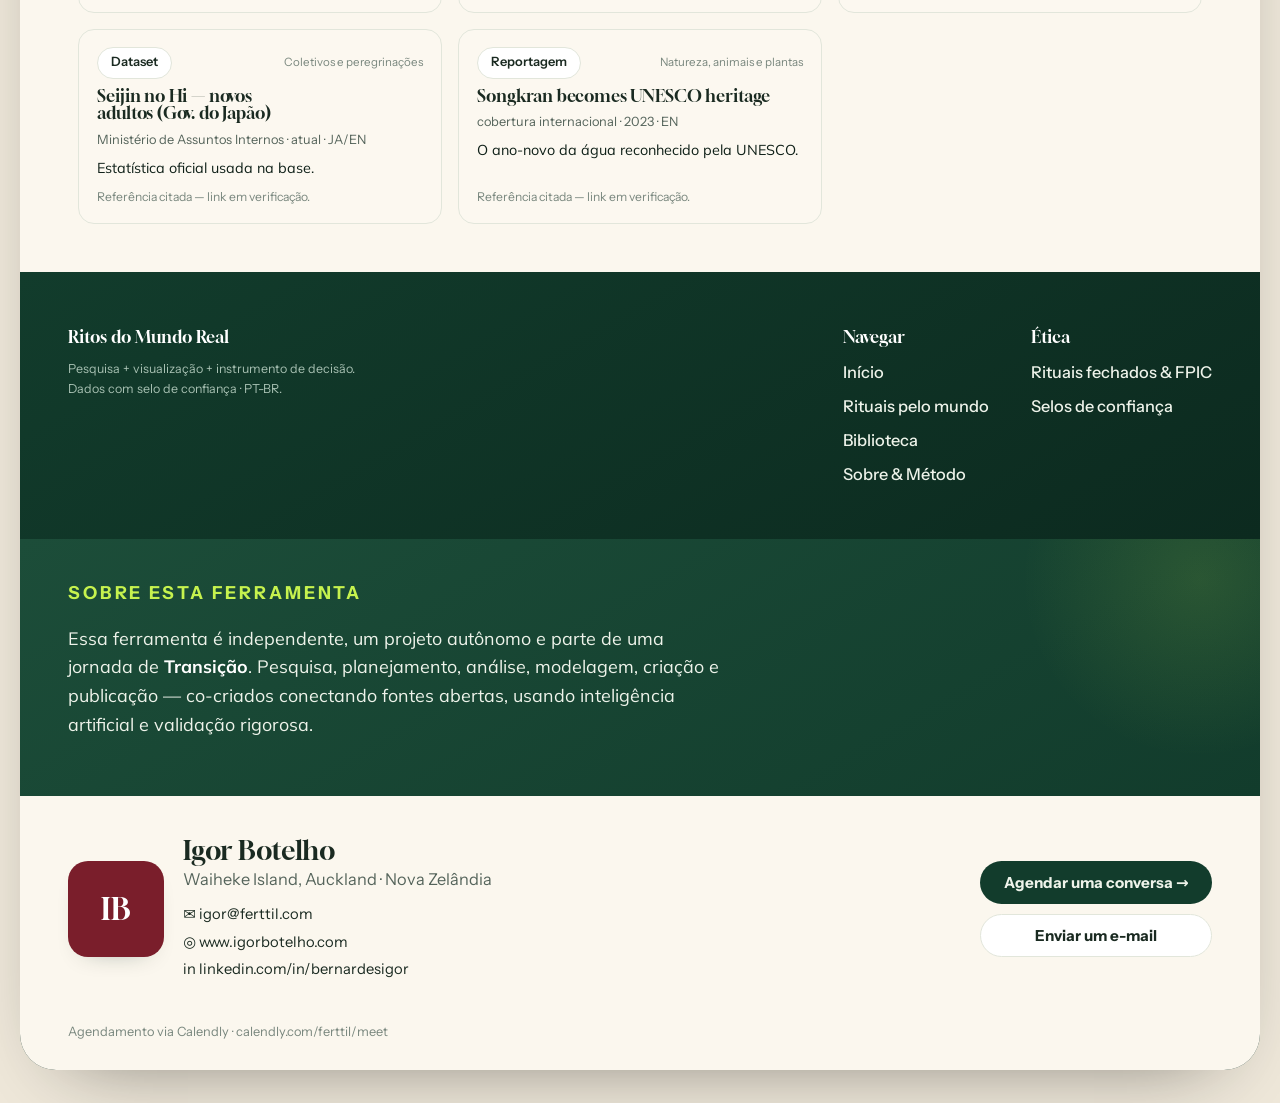
==== commit 3550ba32: "Restyle eco-luxury + interações + FAQ + biblioteca 100+ + bloco do autor Redesenho visual completo n" ====
--- a/biblioteca/index.html
+++ b/biblioteca/index.html
@@ -4,13 +4,15 @@
   <meta charset="UTF-8">
   <meta name="viewport" content="width=device-width, initial-scale=1">
   <title>Biblioteca de conhecimento — Ritos do Mundo Real</title>
-  <meta name="description" content="Livros, artigos, documentários, reportagens e datasets sobre ritos de passagem, agrupados por cluster — a base de fontes por trás do projeto.">
+  <meta name="description" content="Mais de 100 referências sobre rituais de passagem, com subnavegação por filtros.">
   <link rel="canonical" href="https://ritos.exemplo/biblioteca/">
   <meta property="og:type" content="website">
   <meta property="og:title" content="Biblioteca de conhecimento — Ritos do Mundo Real">
-  <meta property="og:description" content="Fontes multimídia sobre ritos de passagem, agrupadas por cluster.">
+  <meta property="og:description" content="Mais de 100 referências sobre rituais de passagem, com subnavegação por filtros.">
   <meta property="og:image" content="https://ritos.exemplo/og.jpg">
+  <meta name="twitter:card" content="summary_large_image">
   <link rel="icon" href="../favicon.svg" type="image/svg+xml">
+  <link rel="preconnect" href="https://images.unsplash.com" crossorigin>
   <link rel="preload" href="../assets/fonts/gloock-latin.woff2" as="font" type="font/woff2" crossorigin>
   <link rel="preload" href="../assets/fonts/mulish-latin.woff2" as="font" type="font/woff2" crossorigin>
   <link rel="stylesheet" href="../assets/css/site.css">
@@ -21,33 +23,93 @@
     <div class="sheet">
 
       <header class="site-head">
-        <a class="brand" href="../"><span class="dot" aria-hidden="true"></span>Ritos do Mundo Real</a>
-        <nav class="nav" aria-label="Principal">
-          <a href="../">Início</a>
-          <a href="../clusters/pais-e-filhos/">Clusters</a>
-          <a href="../biblioteca/" aria-current="page">Biblioteca</a>
-          <a href="../sobre/">Sobre &amp; Método</a>
-        </nav>
+        <a class="brand" href="../"><span class="mark" aria-hidden="true">✳</span>Ritos do Mundo Real</a>
+        <div class="head-actions">
+          <a class="btn btn--lime" href="https://calendly.com/ferttil/meet" target="_blank" rel="noopener">Agendar conversa</a>
+          <button class="menu-btn" id="menu-toggle" aria-expanded="false" aria-controls="menu-overlay">
+            <span class="bars" aria-hidden="true"><i></i><i></i><i></i></span> Menu
+          </button>
+        </div>
       </header>
+
+      <div class="menu-overlay" id="menu-overlay" role="dialog" aria-modal="true" aria-label="Menu de navegação">
+        <div class="menu-top">
+          <a class="brand" href="../"><span class="mark" aria-hidden="true">✳</span>Ritos do Mundo Real</a>
+          <button class="menu-close" id="menu-close" aria-label="Fechar menu">✕</button>
+        </div>
+        <div class="menu-body">
+          <nav class="menu-nav" aria-label="Páginas">
+            <a href="../">Início</a>
+            <a href="../clusters/pais-e-filhos/">Rituais pelo mundo</a>
+            <a href="../biblioteca/">Biblioteca</a>
+            <a href="../sobre/">Sobre &amp; Método</a>
+          </nav>
+          <div class="menu-sub">
+            <h3>Visualizar cada cluster</h3>
+            <div class="rl">
+              <a href="../clusters/pais-e-filhos/">Pais e filhos</a>
+              <a href="../clusters/maes-e-filhas/">Mães e filhas</a>
+              <a href="../clusters/casais/">Casais</a>
+              <a href="../clusters/avos-e-netos/">Avós e netos</a>
+              <a href="../clusters/coletivos-e-peregrinacoes/">Coletivos e peregrinações</a>
+              <a href="../clusters/natureza-animais-e-plantas/">Natureza, animais e plantas</a>
+            </div>
+            <div class="menu-cta">
+              <a class="btn btn--lime" href="https://calendly.com/ferttil/meet" target="_blank" rel="noopener">Agendar uma conversa →</a>
+            </div>
+          </div>
+        </div>
+      </div>
 
       <main id="conteudo">
         <section class="section wrap">
           <p class="eyebrow">Biblioteca de conhecimento</p>
-          <h1 style="font-size:clamp(2rem,4.6vw,3.4rem)">As fontes por trás do projeto</h1>
-          <p class="lede">Livros, artigos acadêmicos, documentários, reportagens e datasets — agrupados por cluster. Onde a URL ainda não foi confirmada, indicamos <em>“link em verificação”</em> em vez de publicar um endereço incerto.</p>
+          <h1 class="h-sec">As fontes por trás do projeto</h1>
+          <p class="lede">Mais de 100 referências — livros, artigos, documentários, reportagens e datasets. Filtre pelos cartões abaixo. Onde a URL ainda não foi confirmada, indicamos <em>“link em verificação”</em> em vez de publicar um endereço incerto.</p>
         </section>
         <section class="section--tight wrap">
-          <div id="lib-root"></div>
+          <div class="lib-bar">
+            <div class="grp"><span class="lbl">Tipo</span><div class="lib-filters" id="lib-tipos"></div></div>
+            <div class="grp"><span class="lbl">Cluster</span><div class="lib-filters" id="lib-clusters"></div></div>
+            <span class="lib-count" id="lib-count"></span>
+          </div>
+          <div id="lib-root"><div class="lib-items" id="lib-grid"></div></div>
         </section>
       </main>
 
       <footer class="site-foot">
-        <div class="col"><b>Ritos do Mundo Real</b><small>Dados com selo de confiança · PT-BR.</small></div>
+        <div class="col"><b>Ritos do Mundo Real</b><small>Pesquisa + visualização + instrumento de decisão.<br>Dados com selo de confiança · PT-BR.</small></div>
         <div class="cols">
-          <div class="col"><b>Navegar</b><a href="../">Início</a><a href="../clusters/pais-e-filhos/">Clusters</a><a href="../sobre/">Sobre &amp; Método</a></div>
-          <div class="col"><b>Ética</b><a href="../sobre/#etica">Ritos fechados &amp; FPIC</a><a href="../sobre/#selos">Selos de confiança</a></div>
+          <div class="col"><b>Navegar</b><a href="../">Início</a><a href="../clusters/pais-e-filhos/">Rituais pelo mundo</a><a href="../biblioteca/">Biblioteca</a><a href="../sobre/">Sobre &amp; Método</a></div>
+          <div class="col"><b>Ética</b><a href="../sobre/#etica">Rituais fechados &amp; FPIC</a><a href="../sobre/#selos">Selos de confiança</a></div>
         </div>
       </footer>
+
+      <section class="author" aria-label="Sobre esta ferramenta">
+        <div class="author__band">
+          <p class="eyebrow">Sobre esta ferramenta</p>
+          <p>Essa ferramenta é independente, um projeto autônomo e parte de uma jornada de <strong style="color:#fff">Transição</strong>. Pesquisa, planejamento, análise, modelagem, criação e publicação — co-criados conectando fontes abertas, usando inteligência artificial e validação rigorosa.</p>
+        </div>
+        <div class="author__card">
+          <div class="author__who">
+            <div class="author__photo" data-mono="IB"><img id="author-photo" src="../assets/img/igor-botelho.jpg" alt="Igor Botelho" loading="lazy"></div>
+            <div>
+              <h3 class="author__name">Igor Botelho</h3>
+              <p class="author__loc">Waiheke Island, Auckland · Nova Zelândia</p>
+              <div class="author__links">
+                <a href="mailto:igor@ferttil.com">✉ igor@ferttil.com</a>
+                <a href="https://www.igorbotelho.com" target="_blank" rel="noopener">◎ www.igorbotelho.com</a>
+                <a href="https://linkedin.com/in/bernardesigor" target="_blank" rel="noopener">in linkedin.com/in/bernardesigor</a>
+              </div>
+            </div>
+          </div>
+          <div class="author__cta">
+            <a class="btn btn--forest" href="https://calendly.com/ferttil/meet" target="_blank" rel="noopener">Agendar uma conversa →</a>
+            <a class="btn btn--soft" href="mailto:igor@ferttil.com">Enviar um e-mail</a>
+          </div>
+        </div>
+        <p class="author__note">Agendamento via Calendly · calendly.com/ferttil/meet</p>
+      </section>
 
     </div>
   </div>
--- a/assets/css/site.css
+++ b/assets/css/site.css
@@ -1,305 +1,442 @@
 /* =========================================================================
-   Ritos do Mundo Real — design system
-   Estética editorial-orgânica · paleta fixa · PT-BR
-   Tipografia: Gloock (títulos) · Instrument Sans (subtítulos/UI) · Mulish (corpo)
+   Ritos do Mundo Real — design system v2
+   Eco-luxury · verde-floresta profundo + vermelho-veludo + lima-ácido (CTAs)
+   Tipografia (mantida): Gloock (títulos) · Instrument Sans (UI) · Mulish (corpo)
    ========================================================================= */
 
 /* ---------- Fontes self-hosted (OFL) ---------- */
-@font-face{
-  font-family:"Gloock"; font-style:normal; font-weight:400; font-display:swap;
+@font-face{font-family:"Gloock";font-style:normal;font-weight:400;font-display:swap;
   src:url("../fonts/gloock-latin.woff2") format("woff2");
-  unicode-range:U+0000-00FF,U+0131,U+0152-0153,U+02BB-02BC,U+02C6,U+02DA,U+02DC,U+2000-206F,U+2074,U+20AC,U+2122,U+2191,U+2193,U+2212,U+2215,U+FEFF,U+FFFD;
-}
-@font-face{
-  font-family:"Gloock"; font-style:normal; font-weight:400; font-display:swap;
+  unicode-range:U+0000-00FF,U+0131,U+0152-0153,U+02BB-02BC,U+02C6,U+02DA,U+02DC,U+2000-206F,U+2074,U+20AC,U+2122,U+2191,U+2193,U+2212,U+2215,U+FEFF,U+FFFD;}
+@font-face{font-family:"Gloock";font-style:normal;font-weight:400;font-display:swap;
   src:url("../fonts/gloock-latin-ext.woff2") format("woff2");
-  unicode-range:U+0100-02AF,U+0304,U+0308,U+0329,U+1E00-1E9F,U+1EF2-1EFF,U+2020,U+20A0-20AB,U+20AD-20C0,U+2113,U+2C60-2C7F,U+A720-A7FF;
-}
-@font-face{
-  font-family:"Instrument Sans"; font-style:normal; font-weight:400 700; font-display:swap;
+  unicode-range:U+0100-02AF,U+0304,U+0308,U+0329,U+1E00-1E9F,U+1EF2-1EFF,U+2020,U+20A0-20AB,U+20AD-20C0,U+2113,U+2C60-2C7F,U+A720-A7FF;}
+@font-face{font-family:"Instrument Sans";font-style:normal;font-weight:400 700;font-display:swap;
   src:url("../fonts/instrumentsans-latin.woff2") format("woff2");
-  unicode-range:U+0000-00FF,U+0131,U+0152-0153,U+02BB-02BC,U+02C6,U+02DA,U+02DC,U+0304,U+0308,U+0329,U+2000-206F,U+20AC,U+2122,U+2191,U+2193,U+2212,U+2215,U+FEFF,U+FFFD;
-}
-@font-face{
-  font-family:"Instrument Sans"; font-style:normal; font-weight:400 700; font-display:swap;
+  unicode-range:U+0000-00FF,U+0131,U+0152-0153,U+02BB-02BC,U+02C6,U+02DA,U+02DC,U+0304,U+0308,U+0329,U+2000-206F,U+20AC,U+2122,U+2191,U+2193,U+2212,U+2215,U+FEFF,U+FFFD;}
+@font-face{font-family:"Instrument Sans";font-style:normal;font-weight:400 700;font-display:swap;
   src:url("../fonts/instrumentsans-latin-ext.woff2") format("woff2");
-  unicode-range:U+0100-02BA,U+02BD-02C5,U+02C7-02CC,U+02CE-02D7,U+02DD-02FF,U+0304,U+0308,U+0329,U+1D00-1DBF,U+1E00-1E9F,U+1EF2-1EFF,U+2020,U+20A0-20AB,U+20AD-20C0,U+2113,U+2C60-2C7F,U+A720-A7FF;
-}
-@font-face{
-  font-family:"Mulish"; font-style:normal; font-weight:300 700; font-display:swap;
+  unicode-range:U+0100-02BA,U+02BD-02C5,U+02C7-02CC,U+02CE-02D7,U+02DD-02FF,U+0304,U+0308,U+0329,U+1D00-1DBF,U+1E00-1E9F,U+1EF2-1EFF,U+2020,U+20A0-20AB,U+20AD-20C0,U+2113,U+2C60-2C7F,U+A720-A7FF;}
+@font-face{font-family:"Mulish";font-style:normal;font-weight:300 700;font-display:swap;
   src:url("../fonts/mulish-latin.woff2") format("woff2");
-  unicode-range:U+0000-00FF,U+0131,U+0152-0153,U+02BB-02BC,U+02C6,U+02DA,U+02DC,U+2000-206F,U+2074,U+20AC,U+2122,U+2191,U+2193,U+2212,U+2215,U+FEFF,U+FFFD;
-}
-@font-face{
-  font-family:"Mulish"; font-style:normal; font-weight:300 700; font-display:swap;
+  unicode-range:U+0000-00FF,U+0131,U+0152-0153,U+02BB-02BC,U+02C6,U+02DA,U+02DC,U+2000-206F,U+2074,U+20AC,U+2122,U+2191,U+2193,U+2212,U+2215,U+FEFF,U+FFFD;}
+@font-face{font-family:"Mulish";font-style:normal;font-weight:300 700;font-display:swap;
   src:url("../fonts/mulish-latin-ext.woff2") format("woff2");
-  unicode-range:U+0100-02AF,U+0304,U+0308,U+0329,U+1E00-1E9F,U+1EF2-1EFF,U+2020,U+20A0-20AB,U+20AD-20C0,U+2113,U+2C60-2C7F,U+A720-A7FF;
-}
+  unicode-range:U+0100-02AF,U+0304,U+0308,U+0329,U+1E00-1E9F,U+1EF2-1EFF,U+2020,U+20A0-20AB,U+20AD-20C0,U+2113,U+2C60-2C7F,U+A720-A7FF;}
 
 /* ---------- Tokens ---------- */
 :root{
-  --ink:#0e2f2f;        /* verde-petróleo escuro: moldura, texto display */
-  --ink-2:#0a2424;      /* variação mais escura */
-  --paper:#f6f4ee;      /* off-white quente: cards */
-  --paper-2:#fbfaf5;    /* card mais claro */
-  --moss:#3f6b4a;       /* acento: pins e "espiritual" */
-  --clay:#c8683c;       /* acento quente: alertas e status exótico */
-  --mist:#d9e3df;       /* bordas e divisores */
-  --gold:#8a6714;       /* selo parcial ⚠️ */
-  --stone:#5c6b66;      /* texto secundário sobre paper */
-  --stone-2:#7a8580;    /* selo estimativa ❓ / texto terciário */
-
-  /* papel sobre moldura escura */
-  --on-ink:#eef1ec;     /* texto claro sobre --ink */
-  --on-ink-dim:#a9bdb5; /* texto claro esmaecido */
-
-  /* mapa */
-  --map-sea:#eef1ec;
-  --map-land:#d9e3df;
-  --map-line:#0e2f2f;
-
-  --radius-card:28px; --radius-pill:999px; --radius-sm:14px;
+  --forest:#123c2c; --forest-2:#0c2a1f; --forest-3:#1c4d39;
+  --velvet:#7a1e2b; --velvet-2:#5a141e;
+  --lime:#c6f24e; --lime-2:#b4e635; --lime-ink:#14351f;
+  --ivory:#efe8da;         /* moldura externa */
+  --paper:#fbf7ee;         /* folha/página */
+  --cream:#fcf8f0;         /* cards */
+  --sage:#e5efe2; --rose:#f4e5e6; --sand:#f1e8d6; --shell:#eef2ea;
+  --ink:#1a2a21; --ink-2:#0f2018;
+  --stone:#55645b; --stone-2:#79877e;
+  --mist:#e2e6db;
+  --moss:#2f6b45;          /* badge espiritual / selo confirmado */
+  --gold:#8a6714;          /* selo parcial */
+  --on-forest:#eef3ea; --on-forest-dim:#a7c0b2;
+
+  --map-sea:#eef3ea; --map-land:#d8e4da; --map-line:#123c2c;
+
+  --r-xl:30px; --r-lg:24px; --r-md:16px; --r-pill:999px;
   --font-display:"Gloock",Georgia,"Times New Roman",serif;
-  --font-subtitle:"Instrument Sans",system-ui,-apple-system,"Segoe UI",sans-serif;
+  --font-ui:"Instrument Sans",system-ui,-apple-system,"Segoe UI",sans-serif;
   --font-body:"Mulish",system-ui,-apple-system,"Segoe UI",sans-serif;
-
-  --shadow-hover:0 18px 40px -20px rgba(10,36,36,.45);
-  --frame:clamp(10px,2.2vw,22px);
-  --wrap:1180px;
+  --shadow:0 20px 50px -28px rgba(12,42,31,.5);
+  --shadow-sm:0 10px 26px -18px rgba(12,42,31,.45);
+  --frame:clamp(10px,2vw,20px);
+  --wrap:1220px;
+  --ease:cubic-bezier(.22,.61,.36,1);
 }
 
 /* ---------- Base ---------- */
 *,*::before,*::after{box-sizing:border-box}
-html{-webkit-text-size-adjust:100%}
+html{-webkit-text-size-adjust:100%;scroll-behavior:smooth}
 html,body{overflow-x:clip;max-width:100%}
-body{
-  margin:0; background:var(--ink); color:var(--ink);
-  font-family:var(--font-body); font-weight:400; font-size:1.02rem; line-height:1.62;
-  -webkit-font-smoothing:antialiased; text-rendering:optimizeLegibility;
-}
-img,svg{max-width:100%; display:block}
+body{margin:0;background:var(--ivory);color:var(--ink);
+  font-family:var(--font-body);font-weight:400;font-size:1.02rem;line-height:1.6;
+  -webkit-font-smoothing:antialiased;text-rendering:optimizeLegibility}
+img,svg{max-width:100%;display:block}
 a{color:inherit}
-h1,h2,h3,h4{margin:0 0 .5em; font-family:var(--font-display); font-weight:400; line-height:1.04; letter-spacing:-.01em; text-wrap:balance}
+h1,h2,h3,h4{margin:0 0 .5em;font-family:var(--font-display);font-weight:400;line-height:1.03;letter-spacing:-.01em;text-wrap:balance}
 p{margin:0 0 1em}
 strong{font-weight:700}
 [hidden]{display:none!important}
 .sr-only{position:absolute!important;width:1px;height:1px;padding:0;margin:-1px;overflow:hidden;clip:rect(0,0,0,0);white-space:nowrap;border:0}
-.skip-link{position:absolute;left:-999px;top:.5rem;z-index:20;background:var(--clay);color:#fff;padding:.5rem .9rem;border-radius:var(--radius-pill);font-family:var(--font-subtitle);font-weight:600;text-decoration:none}
+.skip-link{position:absolute;left:-999px;top:.5rem;z-index:60;background:var(--lime);color:var(--lime-ink);padding:.5rem .9rem;border-radius:var(--r-pill);font-family:var(--font-ui);font-weight:700;text-decoration:none}
 .skip-link:focus{left:.5rem}
 
-/* moldura escura ao redor de todo o site */
-.frame{padding:var(--frame); min-height:100vh}
-.sheet{background:var(--paper); border-radius:calc(var(--radius-card) + 6px); overflow:clip; box-shadow:0 30px 70px -40px rgba(0,0,0,.5)}
-
-.wrap{max-width:var(--wrap); margin-inline:auto; padding-inline:clamp(18px,4vw,44px)}
-.section{padding-block:clamp(38px,6vw,70px)}
-.section--tight{padding-block:clamp(26px,4vw,44px)}
-.eyebrow{font-family:var(--font-subtitle); font-weight:600; text-transform:uppercase; letter-spacing:.14em; font-size:.72rem; color:var(--moss); margin:0 0 .9rem}
-.lede{font-size:clamp(1.05rem,1.6vw,1.22rem); color:var(--stone); max-width:60ch}
-
-/* ---------- Cabeçalho / navegação ---------- */
-.site-head{display:flex; align-items:center; justify-content:space-between; gap:1rem;
-  padding:clamp(16px,3vw,26px) clamp(18px,4vw,44px); flex-wrap:wrap}
-.brand{display:flex; align-items:center; gap:.6rem; text-decoration:none; font-family:var(--font-display); font-size:1.25rem; letter-spacing:-.01em; color:var(--ink)}
-.brand .dot{width:14px;height:14px;border-radius:50%;background:var(--clay);flex:none;box-shadow:0 0 0 4px rgba(200,104,60,.16)}
-.nav{display:flex; gap:.4rem; flex-wrap:wrap; align-items:center; font-family:var(--font-subtitle)}
-.nav a{text-decoration:none; font-weight:500; font-size:.92rem; color:var(--ink); padding:.45rem .8rem; border-radius:var(--radius-pill); transition:background .18s,color .18s}
-.nav a:hover{background:var(--ink); color:var(--on-ink)}
-.nav a[aria-current="page"]{background:var(--moss); color:#fff}
-
-/* ---------- Pílulas / badges ---------- */
-.pill{display:inline-flex; align-items:center; gap:.4rem; height:34px; padding:0 .85rem;
-  border-radius:var(--radius-pill); font-family:var(--font-subtitle); font-weight:500; font-size:.82rem;
-  background:#fff; border:1px solid var(--mist); color:var(--ink); white-space:nowrap; line-height:1}
-.pill .ic{font-size:.95em; line-height:1}
-.pill--moss{background:rgba(63,107,74,.12); border-color:rgba(63,107,74,.28); color:#2c4d35}
-.pill--clay{background:rgba(200,104,60,.12); border-color:rgba(200,104,60,.32); color:#9a4a25}
-.pill--ink{background:var(--ink); color:var(--on-ink); border-color:var(--ink)}
-
-/* status */
-.status-mp{--c:#2c4d35;--bg:rgba(63,107,74,.14);--bd:rgba(63,107,74,.30)}
+.frame{padding:var(--frame)}
+.sheet{background:var(--paper);border-radius:calc(var(--r-xl) + 6px);overflow:clip;box-shadow:0 30px 80px -46px rgba(0,0,0,.55)}
+.wrap{max-width:var(--wrap);margin-inline:auto;padding-inline:clamp(18px,4vw,48px)}
+.section{padding-block:clamp(40px,6vw,84px)}
+.section--tight{padding-block:clamp(26px,4vw,48px)}
+.eyebrow{font-family:var(--font-ui);font-weight:700;text-transform:uppercase;letter-spacing:.16em;font-size:.72rem;color:var(--velvet);margin:0 0 1rem}
+.lede{font-size:clamp(1.05rem,1.5vw,1.24rem);color:var(--stone);max-width:62ch}
+.h-sec{font-size:clamp(1.9rem,3.6vw,3rem)}
+
+/* ---------- Header + menu ---------- */
+.site-head{position:sticky;top:0;z-index:40;display:flex;align-items:center;justify-content:space-between;gap:1rem;
+  padding:clamp(12px,2vw,18px) clamp(16px,4vw,44px);
+  background:color-mix(in srgb,var(--paper) 88%,transparent);backdrop-filter:blur(10px);
+  border-bottom:1px solid var(--mist)}
+.brand{display:flex;align-items:center;gap:.6rem;text-decoration:none;font-family:var(--font-display);font-size:1.2rem;color:var(--ink)}
+.brand .mark{width:34px;height:34px;flex:none;display:grid;place-items:center;background:var(--forest);border-radius:10px;color:var(--lime);font-family:var(--font-display);font-size:1.1rem;line-height:1}
+.head-actions{display:flex;align-items:center;gap:.6rem}
+.menu-btn{display:inline-flex;align-items:center;gap:.55rem;height:46px;padding:0 1.1rem;border-radius:var(--r-pill);
+  border:1px solid var(--forest);background:var(--forest);color:var(--on-forest);
+  font-family:var(--font-ui);font-weight:600;font-size:.95rem;cursor:pointer;transition:background .2s var(--ease),transform .2s var(--ease)}
+.menu-btn:hover{background:var(--forest-2);transform:translateY(-1px)}
+.menu-btn .bars{display:inline-flex;flex-direction:column;gap:3px}
+.menu-btn .bars i{display:block;width:16px;height:2px;background:var(--lime);border-radius:2px;transition:transform .2s var(--ease),opacity .2s}
+
+/* overlay */
+.menu-overlay{position:fixed;inset:0;z-index:80;display:grid;grid-template-rows:auto 1fr;
+  background:linear-gradient(160deg,var(--forest),var(--forest-2));
+  color:var(--on-forest);opacity:0;visibility:hidden;transform:translateY(-8px);
+  transition:opacity .32s var(--ease),transform .32s var(--ease),visibility .32s}
+.menu-overlay.open{opacity:1;visibility:visible;transform:none}
+.menu-top{display:flex;align-items:center;justify-content:space-between;padding:clamp(14px,3vw,24px) clamp(16px,5vw,56px)}
+.menu-top .brand{color:#fff}.menu-top .brand .mark{background:var(--lime);color:var(--forest)}
+.menu-close{height:46px;width:46px;border-radius:50%;border:1px solid rgba(255,255,255,.35);background:transparent;color:#fff;font-size:1.3rem;cursor:pointer;transition:background .2s}
+.menu-close:hover{background:rgba(255,255,255,.12)}
+.menu-body{overflow:auto;padding:clamp(10px,3vw,30px) clamp(16px,5vw,56px) clamp(30px,6vw,60px);
+  display:grid;grid-template-columns:1.3fr 1fr;gap:clamp(24px,5vw,64px);align-content:start}
+.menu-nav{display:flex;flex-direction:column;gap:.2rem}
+.menu-nav a{font-family:var(--font-display);font-size:clamp(2rem,6vw,3.6rem);line-height:1.05;color:#fff;text-decoration:none;
+  padding:.15em 0;display:inline-flex;align-items:center;gap:.6rem;transition:color .2s,padding-left .25s var(--ease);border-bottom:1px solid rgba(255,255,255,.1)}
+.menu-nav a::before{content:"→";font-size:.5em;color:var(--lime);opacity:0;transform:translateX(-8px);transition:opacity .2s,transform .25s var(--ease)}
+.menu-nav a:hover{color:var(--lime);padding-left:.4em}
+.menu-nav a:hover::before{opacity:1;transform:none}
+.menu-sub h3{font-family:var(--font-ui);font-weight:700;text-transform:uppercase;letter-spacing:.12em;font-size:.72rem;color:var(--on-forest-dim);margin-bottom:1rem}
+.menu-sub .rl{display:flex;flex-direction:column;gap:.1rem}
+.menu-sub .rl a{color:var(--on-forest);text-decoration:none;font-family:var(--font-ui);font-weight:500;padding:.5rem .7rem;border-radius:12px;transition:background .18s,color .18s}
+.menu-sub .rl a:hover{background:rgba(198,242,78,.14);color:var(--lime)}
+.menu-cta{margin-top:1.4rem;display:flex;gap:.6rem;flex-wrap:wrap}
+
+/* ---------- Botões / pílulas ---------- */
+.btn{display:inline-flex;align-items:center;gap:.5rem;font-family:var(--font-ui);font-weight:700;font-size:.95rem;
+  border-radius:var(--r-pill);padding:.8rem 1.4rem;border:1px solid transparent;cursor:pointer;text-decoration:none;
+  transition:transform .18s var(--ease),background .2s,box-shadow .2s;line-height:1}
+.btn:hover{transform:translateY(-2px)}
+.btn--lime{background:var(--lime);color:var(--lime-ink);box-shadow:0 10px 24px -12px rgba(150,200,40,.7)}
+.btn--lime:hover{background:var(--lime-2)}
+.btn--velvet{background:var(--velvet);color:#fff}
+.btn--velvet:hover{background:var(--velvet-2)}
+.btn--forest{background:var(--forest);color:var(--on-forest)}
+.btn--forest:hover{background:var(--forest-2)}
+.btn--ghost{background:transparent;border-color:currentColor}
+.btn--soft{background:#fff;color:var(--ink);border-color:var(--mist)}
+.btn--soft:hover{border-color:var(--forest)}
+
+.pill{display:inline-flex;align-items:center;gap:.4rem;height:32px;padding:0 .8rem;border-radius:var(--r-pill);
+  font-family:var(--font-ui);font-weight:600;font-size:.8rem;background:#fff;border:1px solid var(--mist);color:var(--ink);white-space:nowrap;line-height:1}
+.pill .ic{font-size:.95em;line-height:1}
+.pill--moss{background:rgba(47,107,69,.12);border-color:rgba(47,107,69,.3);color:#245538}
+.pill--velvet{background:rgba(122,30,43,.1);border-color:rgba(122,30,43,.28);color:var(--velvet)}
+.pill--lime{background:var(--lime);border-color:var(--lime);color:var(--lime-ink)}
+.status-mp{--c:#245538;--bg:rgba(47,107,69,.14);--bd:rgba(47,107,69,.3)}
 .status-c{--c:#3a4a58;--bg:rgba(58,74,88,.12);--bd:rgba(58,74,88,.24)}
-.status-e{--c:#9a4a25;--bg:rgba(200,104,60,.14);--bd:rgba(200,104,60,.34)}
+.status-e{--c:#7a1e2b;--bg:rgba(122,30,43,.12);--bd:rgba(122,30,43,.3)}
 .badge-status{background:var(--bg);border-color:var(--bd);color:var(--c)}
-
-/* selos de confiança */
-.seal{display:inline-flex;align-items:center;gap:.35rem;font-family:var(--font-subtitle);font-weight:600;font-size:.78rem;line-height:1.2}
+.seal{display:inline-flex;align-items:center;gap:.35rem;font-family:var(--font-ui);font-weight:700;font-size:.78rem;line-height:1.2}
 .seal .ic{font-size:.9em}
-.seal--conf{color:var(--moss)}
-.seal--parcial{color:var(--gold)}
-.seal--estimativa{color:var(--stone-2)}
+.seal--conf{color:var(--moss)}.seal--parcial{color:var(--gold)}.seal--estimativa{color:var(--stone-2)}
+
+/* ---------- Moldura-foto (photo frame) ---------- */
+.pframe{position:relative;border-radius:var(--r-lg);overflow:hidden;background:var(--sage)}
+.pframe img{width:100%;height:100%;object-fit:cover;display:block;transition:transform .8s var(--ease)}
+.pframe--hover:hover img{transform:scale(1.05)}
+.pframe::after{content:"";position:absolute;inset:0;box-shadow:inset 0 0 0 1px rgba(0,0,0,.05);border-radius:inherit;pointer-events:none}
+.pframe .frame-tag{position:absolute;left:14px;bottom:14px;z-index:2}
+/* entalhe (notch) tipo peça de encaixe */
+.notch{position:absolute;width:52px;height:52px;background:var(--paper);z-index:3}
+.notch--tr{top:-1px;right:-1px;border-bottom-left-radius:20px}
+.notch--bl{bottom:-1px;left:-1px;border-top-right-radius:20px}
 
 /* ---------- HERO ---------- */
-.hero{background:var(--ink); color:var(--on-ink); position:relative; overflow:hidden}
-.hero::before{content:"";position:absolute;inset:0;background:
-  radial-gradient(120% 90% at 78% 8%, rgba(63,107,74,.42), transparent 60%),
-  radial-gradient(90% 70% at 12% 100%, rgba(200,104,60,.18), transparent 55%);
-  pointer-events:none}
-.hero::after{content:"";position:absolute;inset:0;opacity:.05;pointer-events:none;
-  background-image:radial-gradient(rgba(255,255,255,.6) .5px, transparent .6px);background-size:3px 3px}
-.hero__inner{position:relative; display:grid; grid-template-columns:1.05fr .95fr; gap:clamp(20px,4vw,56px); align-items:center;
-  padding:clamp(30px,5vw,64px) clamp(18px,4vw,44px)}
-.hero__title{color:#fff; font-size:clamp(2.4rem,5.6vw,5.2rem); line-height:1.0; margin:0 0 1rem}
-.hero__title em{font-style:normal; color:var(--clay)}
-.hero__sub{font-family:var(--font-subtitle); font-weight:500; font-size:clamp(1rem,1.5vw,1.2rem); color:var(--on-ink); max-width:46ch; margin:0 0 1.1rem}
-.hero__note{font-size:.86rem; color:var(--on-ink-dim); max-width:52ch}
-.hero__note a{color:var(--on-ink)}
-.hero__map{position:relative; background:rgba(255,255,255,.03); border:1px solid rgba(255,255,255,.12); border-radius:var(--radius-card); padding:14px}
-.hero__map .map-legend{display:flex;flex-wrap:wrap;gap:.5rem;margin-top:.7rem}
-.hero__map .map-legend .pill{height:28px;font-size:.72rem;background:rgba(255,255,255,.06);border-color:rgba(255,255,255,.14);color:var(--on-ink)}
-
-/* mapa: cores sobre fundo escuro */
-.hero__map .ee-map{--map-sea:transparent;--map-land:rgba(233,238,232,.14);--map-line:rgba(233,238,232,.62)}
-.ee-map{width:100%;height:auto}
-.ee-pins circle{cursor:pointer;transition:r .12s,opacity .12s}
-.ee-pins circle:hover,.ee-pins circle:focus{opacity:1}
+.hero{display:grid;grid-template-columns:1.02fr .98fr;gap:clamp(20px,3.5vw,52px);align-items:center;
+  padding:clamp(28px,5vw,64px) clamp(18px,4vw,48px) clamp(20px,3vw,40px)}
+.hero__title{font-size:clamp(2.6rem,6.4vw,5.6rem);line-height:.98;margin:.2rem 0 1rem;color:var(--ink)}
+.hero__title em{font-style:normal;color:var(--velvet)}
+.hero__sub{font-family:var(--font-ui);font-weight:500;font-size:clamp(1.02rem,1.4vw,1.2rem);color:var(--stone);max-width:44ch;margin-bottom:1.4rem}
+.hero__cta{display:flex;gap:.7rem;flex-wrap:wrap}
+.hero__media{position:relative}
+.hero__media .pframe{aspect-ratio:4/4.4;box-shadow:var(--shadow)}
+.hero__float{position:absolute;left:-8px;bottom:20px;z-index:4;background:var(--cream);border-radius:var(--r-md);
+  padding:.9rem 1.1rem;box-shadow:var(--shadow-sm);max-width:74%}
+.hero__float .k{font-family:var(--font-ui);font-weight:700;font-size:.68rem;text-transform:uppercase;letter-spacing:.1em;color:var(--stone)}
+.hero__float .v{font-family:var(--font-display);font-size:1.05rem;color:var(--ink)}
+.hero__badge{position:absolute;top:16px;right:16px;z-index:4}
+
+/* decorações de canto (motivo pontilhado) */
+.corner-motif{position:absolute;width:64px;height:64px;opacity:.5;pointer-events:none}
 
 /* ---------- Faixa de números ---------- */
-.stats{display:grid; grid-template-columns:repeat(4,1fr); gap:clamp(10px,2vw,20px)}
-.stat{background:var(--paper-2); border:1px solid var(--mist); border-radius:var(--radius-card); padding:clamp(16px,2.4vw,26px); text-align:left}
-.stat b{display:block; font-family:var(--font-display); font-size:clamp(2rem,4.4vw,3.2rem); line-height:1; color:var(--ink)}
-.stat span{font-family:var(--font-subtitle); font-weight:500; font-size:.82rem; color:var(--stone); text-transform:uppercase; letter-spacing:.06em}
-.stats__seal{grid-column:1/-1; margin-top:.4rem}
-
-/* ---------- Grade de clusters ---------- */
-.cluster-grid{display:grid; grid-template-columns:repeat(3,1fr); gap:clamp(14px,2vw,22px)}
-.ccard{display:flex;flex-direction:column;gap:.6rem; text-decoration:none; color:var(--ink);
-  background:var(--paper-2); border:1px solid var(--mist); border-radius:var(--radius-card);
-  padding:clamp(18px,2.4vw,26px); transition:transform .2s, box-shadow .2s, border-color .2s}
-.ccard:hover{transform:translateY(-3px); box-shadow:var(--shadow-hover); border-color:var(--moss)}
-.ccard__k{font-family:var(--font-subtitle);font-weight:600;font-size:.74rem;letter-spacing:.1em;text-transform:uppercase;color:var(--moss)}
-.ccard h3{font-size:clamp(1.4rem,2.2vw,1.8rem); margin:.1rem 0 .2rem}
-.ccard p{color:var(--stone); font-size:.95rem; margin:0}
-.ccard__ex{font-family:var(--font-subtitle);font-size:.84rem;color:var(--stone-2);margin-top:auto}
-.ccard__count{align-self:flex-start}
-
-/* ---------- Filtro / instrumento de decisão ---------- */
-.tool{background:var(--ink);color:var(--on-ink);border-radius:var(--radius-card);padding:clamp(20px,3vw,34px)}
-.tool h2{color:#fff}
-.tool .lede{color:var(--on-ink-dim)}
-.filters{display:grid;grid-template-columns:repeat(4,1fr);gap:.8rem;margin:1.2rem 0}
-.field{display:flex;flex-direction:column;gap:.35rem}
-.field label{font-family:var(--font-subtitle);font-weight:600;font-size:.72rem;text-transform:uppercase;letter-spacing:.08em;color:var(--on-ink-dim)}
-.field select{appearance:none;font-family:var(--font-subtitle);font-size:.92rem;font-weight:500;color:var(--ink);
-  background:var(--paper) url("data:image/svg+xml,%3Csvg xmlns='http://www.w3.org/2000/svg' width='12' height='8' viewBox='0 0 12 8'%3E%3Cpath d='M1 1l5 5 5-5' fill='none' stroke='%230e2f2f' stroke-width='1.6' stroke-linecap='round'/%3E%3C/svg%3E") no-repeat right .9rem center;
-  border:1px solid rgba(255,255,255,.16);border-radius:var(--radius-pill);padding:.7rem 2.2rem .7rem 1rem;cursor:pointer}
-.tool__actions{display:flex;gap:.6rem;align-items:center;flex-wrap:wrap}
-.btn{font-family:var(--font-subtitle);font-weight:600;font-size:.9rem;border-radius:var(--radius-pill);
-  padding:.6rem 1.2rem;border:1px solid transparent;cursor:pointer;background:var(--clay);color:#fff;transition:filter .15s}
-.btn:hover{filter:brightness(1.06)}
-.btn--ghost{background:transparent;border-color:rgba(255,255,255,.28);color:var(--on-ink)}
-.tool__count{font-family:var(--font-subtitle);font-size:.85rem;color:var(--on-ink-dim)}
-
-/* resultados do filtro (lista de cards) */
-.results{display:grid;grid-template-columns:repeat(auto-fill,minmax(255px,1fr));gap:.8rem;margin-top:1.1rem}
-.rcard{background:var(--paper);border-radius:var(--radius-sm);padding:1rem 1.05rem;display:flex;flex-direction:column;gap:.5rem}
-.rcard h4{font-family:var(--font-display);font-size:1.12rem;margin:0;color:var(--ink)}
-.rcard .meta{font-family:var(--font-subtitle);font-size:.8rem;color:var(--stone)}
+.stats{display:grid;grid-template-columns:repeat(4,1fr);gap:clamp(12px,1.6vw,20px)}
+.stat{background:var(--cream);border:1px solid var(--mist);border-radius:var(--r-lg);padding:clamp(16px,2.2vw,26px)}
+.stat b{display:block;font-family:var(--font-display);font-size:clamp(2rem,4.2vw,3.1rem);line-height:1;color:var(--ink)}
+.stat span{font-family:var(--font-ui);font-weight:600;font-size:.8rem;color:var(--stone);text-transform:uppercase;letter-spacing:.05em}
+.stat--velvet{background:var(--velvet);border-color:var(--velvet)}
+.stat--velvet b,.stat--velvet span{color:#fff}
+.stat--velvet span{color:rgba(255,255,255,.82)}
+.stats__note{grid-column:1/-1;margin-top:.3rem}
+
+/* ---------- Filtro-padrão de foto (unifica fotos díspares) ---------- */
+.pframe--duo img{filter:saturate(.82) contrast(1.04) brightness(.98)}
+.pframe--duo::before{content:"";position:absolute;inset:0;z-index:1;pointer-events:none;
+  background:linear-gradient(180deg,rgba(12,42,31,.06) 0%,rgba(12,42,31,.30) 52%,rgba(10,31,23,.82) 100%)}
+.pframe--duo .frame-tag,.pframe--duo .ccard__label{z-index:2}
+
+/* ---------- Grade Rituais pelo mundo (editorial) ---------- */
+.cluster-grid{display:grid;grid-template-columns:repeat(3,1fr);gap:clamp(16px,2vw,24px)}
+.ccard{position:relative;display:flex;flex-direction:column;text-decoration:none;color:var(--ink);background:var(--cream);
+  border:1px solid var(--mist);border-radius:var(--r-lg);overflow:hidden;
+  transition:transform .3s var(--ease),box-shadow .3s var(--ease),border-color .3s}
+.ccard:hover{transform:translateY(-6px);box-shadow:var(--shadow);border-color:transparent}
+.ccard .pframe{aspect-ratio:5/4;border-radius:0}
+.ccard:hover .pframe img{transform:scale(1.08)}
+.ccard__label{position:absolute;left:0;right:0;bottom:0;z-index:3;padding:clamp(14px,1.8vw,20px);color:#fff;pointer-events:none}
+.ccard__label .ccard__k{color:var(--lime)}
+.ccard__label h3{color:#fff;font-size:clamp(1.4rem,2.1vw,1.85rem);margin:.15rem 0 0;text-shadow:0 2px 18px rgba(6,20,14,.5)}
+.ccard__body{padding:clamp(16px,2vw,22px);display:flex;flex-direction:column;gap:.5rem;flex:1;background:var(--cream)}
+.ccard__k{font-family:var(--font-ui);font-weight:700;font-size:.7rem;letter-spacing:.12em;text-transform:uppercase;color:var(--velvet)}
+.ccard p{color:var(--stone);font-size:.94rem;margin:0}
+.ccard__ex{font-family:var(--font-ui);font-size:.82rem;color:var(--stone-2)}
+.ccard__foot{margin-top:auto;display:flex;align-items:center;justify-content:space-between;gap:.5rem;padding-top:.4rem}
+.ccard__more{font-family:var(--font-ui);font-weight:700;font-size:.85rem;color:var(--forest);display:inline-flex;gap:.35rem;transition:gap .25s var(--ease)}
+.ccard:hover .ccard__more{gap:.75rem;color:var(--velvet)}
+.ccard[data-tint="sage"] .ccard__body{background:linear-gradient(180deg,var(--sage),var(--cream) 70%)}
+.ccard[data-tint="rose"] .ccard__body{background:linear-gradient(180deg,var(--rose),var(--cream) 70%)}
+.ccard[data-tint="sand"] .ccard__body{background:linear-gradient(180deg,var(--sand),var(--cream) 70%)}
+
+/* ---------- Ken Burns + parallax + magnify ---------- */
+.kb img{animation:kenburns 20s var(--ease) infinite alternate;transform-origin:center}
+@keyframes kenburns{from{transform:scale(1.02)}to{transform:scale(1.12)}}
+[data-parallax]{position:relative;overflow:hidden}
+.parallax-layer{position:absolute;inset:-12% 0;z-index:0;background-size:cover;background-position:center;will-change:transform}
+.magnify{transition:transform .35s var(--ease),box-shadow .35s var(--ease)}
+.magnify:hover{transform:translateY(-4px) scale(1.015)}
+
+/* ---------- Carrossel ---------- */
+.carousel{position:relative}
+.carousel__head{display:flex;align-items:end;justify-content:space-between;gap:1rem;margin-bottom:1.2rem;flex-wrap:wrap}
+.carousel__nav{display:flex;gap:.5rem}
+.cbtn{height:48px;width:48px;border-radius:50%;border:1px solid var(--mist);background:#fff;color:var(--ink);font-size:1.1rem;cursor:pointer;
+  display:grid;place-items:center;transition:background .2s,transform .2s var(--ease),border-color .2s}
+.cbtn:hover{background:var(--forest);color:var(--on-forest);border-color:var(--forest);transform:translateY(-2px)}
+.cbtn:disabled{opacity:.35;cursor:default;transform:none;background:#fff;color:var(--ink)}
+.carousel__track{display:grid;grid-auto-flow:column;grid-auto-columns:minmax(280px,320px);gap:clamp(14px,1.6vw,20px);
+  overflow-x:auto;scroll-snap-type:x mandatory;scroll-behavior:smooth;padding-bottom:.6rem;scrollbar-width:none}
+.carousel__track::-webkit-scrollbar{display:none}
+.car-card{scroll-snap-align:start;background:var(--cream);border:1px solid var(--mist);border-radius:var(--r-lg);overflow:hidden;
+  display:flex;flex-direction:column;transition:transform .25s var(--ease),box-shadow .25s}
+.car-card:hover{transform:translateY(-4px);box-shadow:var(--shadow)}
+.car-card .pframe{aspect-ratio:16/11;border-radius:0}
+.car-card__body{padding:1rem 1.1rem;display:flex;flex-direction:column;gap:.5rem;flex:1}
+.car-card h4{font-family:var(--font-display);font-size:1.2rem;margin:0;color:var(--ink)}
+.car-card .meta{font-family:var(--font-ui);font-size:.8rem;color:var(--stone)}
+.car-card .tags{display:flex;flex-wrap:wrap;gap:.35rem;margin-top:auto}
+
+/* ---------- Banner do mapa ---------- */
+.mapbanner{background:linear-gradient(150deg,var(--forest),var(--forest-2));color:var(--on-forest);border-radius:var(--r-xl);
+  padding:clamp(22px,3.4vw,44px);display:grid;grid-template-columns:1.15fr .85fr;gap:clamp(20px,3vw,44px);align-items:center;position:relative;overflow:hidden}
+.mapbanner::before{content:"";position:absolute;width:520px;height:520px;right:-160px;top:-200px;border-radius:50%;background:radial-gradient(circle,rgba(198,242,78,.16),transparent 70%);pointer-events:none}
+.mapbanner .ee-map{--map-sea:transparent;--map-land:rgba(233,238,232,.15);--map-line:rgba(233,238,232,.6);width:100%;height:auto}
+.mapbanner h2{color:#fff;font-size:clamp(1.7rem,3vw,2.6rem)}
+.mapbanner .eyebrow{color:var(--lime)}
+.mapbanner p{color:var(--on-forest-dim);max-width:52ch}
+.mapbanner .map-legend{display:flex;flex-wrap:wrap;gap:.5rem;margin-top:1rem}
+.mapbanner .map-legend .pill{background:rgba(255,255,255,.06);border-color:rgba(255,255,255,.16);color:var(--on-forest)}
+.map-holder{position:relative}
+
+/* ---------- Instrumento de decisão ---------- */
+.tool{background:var(--cream);border:1px solid var(--mist);border-radius:var(--r-xl);padding:clamp(22px,3.2vw,40px)}
+.tool .eyebrow{color:var(--velvet)}
+.filters{display:grid;grid-template-columns:repeat(3,1fr);gap:.9rem;margin:1.3rem 0}
+.field{display:flex;flex-direction:column;gap:.4rem}
+.field label{font-family:var(--font-ui);font-weight:700;font-size:.72rem;text-transform:uppercase;letter-spacing:.07em;color:var(--stone)}
+.field select{appearance:none;font-family:var(--font-ui);font-size:.92rem;font-weight:600;color:var(--ink);
+  background:#fff url("data:image/svg+xml,%3Csvg xmlns='http://www.w3.org/2000/svg' width='12' height='8' viewBox='0 0 12 8'%3E%3Cpath d='M1 1l5 5 5-5' fill='none' stroke='%23123c2c' stroke-width='1.6' stroke-linecap='round'/%3E%3C/svg%3E") no-repeat right 1rem center;
+  border:1px solid var(--mist);border-radius:14px;padding:.8rem 2.4rem .8rem 1rem;cursor:pointer;transition:border-color .2s,box-shadow .2s}
+.field select:focus{border-color:var(--forest);box-shadow:0 0 0 3px rgba(18,60,44,.12);outline:none}
+.tool__actions{display:flex;gap:.7rem;align-items:center;flex-wrap:wrap}
+.tool__count{font-family:var(--font-ui);font-weight:600;font-size:.86rem;color:var(--stone)}
+.results{display:grid;grid-template-columns:repeat(auto-fill,minmax(260px,1fr));gap:.9rem;margin-top:1.2rem}
+.rcard{background:#fff;border:1px solid var(--mist);border-radius:var(--r-md);padding:1.05rem;display:flex;flex-direction:column;gap:.5rem;transition:transform .2s var(--ease),box-shadow .2s}
+.rcard:hover{transform:translateY(-3px);box-shadow:var(--shadow-sm)}
+.rcard h4{font-family:var(--font-display);font-size:1.14rem;margin:0}
+.rcard .meta{font-family:var(--font-ui);font-size:.8rem;color:var(--stone)}
 .rcard .tags{display:flex;flex-wrap:wrap;gap:.35rem}
-.rcard a.more{font-family:var(--font-subtitle);font-weight:600;font-size:.82rem;color:var(--moss);text-decoration:none;margin-top:.2rem}
-.rcard a.more:hover{text-decoration:underline}
-.results__empty{grid-column:1/-1;color:var(--on-ink-dim);font-family:var(--font-subtitle);padding:1rem 0}
+.rcard .more{font-family:var(--font-ui);font-weight:700;font-size:.82rem;color:var(--forest);text-decoration:none;margin-top:.2rem}
+.rcard .more:hover{color:var(--velvet)}
+.results__empty{grid-column:1/-1;color:var(--stone);font-family:var(--font-ui);padding:1rem 0}
+
+/* ---------- Acordeão ---------- */
+.accordion{display:grid;gap:.7rem}
+.acc-item{background:var(--cream);border:1px solid var(--mist);border-radius:var(--r-md);overflow:hidden}
+.acc-head{width:100%;text-align:left;background:none;border:0;cursor:pointer;padding:1.05rem 1.2rem;
+  display:flex;align-items:center;justify-content:space-between;gap:1rem;font-family:var(--font-display);font-size:1.15rem;color:var(--ink)}
+.acc-head .ico{flex:none;width:30px;height:30px;border-radius:50%;background:var(--forest);color:var(--lime);display:grid;place-items:center;font-size:1.1rem;transition:transform .3s var(--ease),background .2s}
+.acc-item.open .acc-head .ico{transform:rotate(45deg)}
+.acc-body{max-height:0;overflow:hidden;transition:max-height .35s var(--ease)}
+.acc-body-inner{padding:0 1.2rem 1.2rem;color:var(--stone)}
+.acc-body-inner p{margin:0}
 
 /* ---------- Tabela de cluster ---------- */
-.table-wrap{overflow-x:auto;contain:paint;border:1px solid var(--mist);border-radius:var(--radius-card);background:var(--paper-2)}
+.table-wrap{overflow-x:auto;contain:paint;border:1px solid var(--mist);border-radius:var(--r-lg);background:var(--cream)}
 table.ritos{width:100%;border-collapse:collapse;font-size:.9rem;min-width:820px}
-.ritos th,.ritos td{text-align:left;padding:.8rem .9rem;border-bottom:1px solid var(--mist);vertical-align:top}
-.ritos thead th{font-family:var(--font-subtitle);font-weight:600;font-size:.74rem;text-transform:uppercase;letter-spacing:.06em;color:var(--stone);background:var(--paper);position:sticky;top:0}
+.ritos th,.ritos td{text-align:left;padding:.85rem .95rem;border-bottom:1px solid var(--mist);vertical-align:top}
+.ritos thead th{font-family:var(--font-ui);font-weight:700;font-size:.72rem;text-transform:uppercase;letter-spacing:.05em;color:var(--stone);background:var(--shell);position:sticky;top:0}
 .ritos thead th button{all:unset;cursor:pointer;display:inline-flex;align-items:center;gap:.3rem}
-.ritos thead th button:hover{color:var(--ink)}
+.ritos thead th button:hover{color:var(--forest)}
 .ritos thead th .arrow{opacity:.4;font-size:.8em}
-.ritos thead th[aria-sort] .arrow{opacity:1;color:var(--moss)}
+.ritos thead th[aria-sort] .arrow{opacity:1;color:var(--velvet)}
+.ritos tbody tr{transition:background .15s}
 .ritos tbody tr:hover{background:#fff}
 .ritos td .rito-nome{font-family:var(--font-display);font-size:1.02rem;color:var(--ink)}
-.ritos td .rito-povo{font-family:var(--font-subtitle);font-size:.78rem;color:var(--stone-2)}
+.ritos td .rito-povo{font-family:var(--font-ui);font-size:.78rem;color:var(--stone-2)}
 .ritos td.center{text-align:center}
-.vlink{font-family:var(--font-subtitle);font-weight:600;font-size:.8rem;color:var(--clay);text-decoration:none;white-space:nowrap}
+.vlink{font-family:var(--font-ui);font-weight:700;font-size:.8rem;color:var(--velvet);text-decoration:none;white-space:nowrap}
 .vlink:hover{text-decoration:underline}
 .no-video{color:var(--stone-2);font-size:.8rem}
-.alerta-inline{display:block;margin-top:.35rem;font-family:var(--font-subtitle);font-size:.76rem;color:#9a4a25;max-width:42ch}
-
-/* linha destacada por âncora #id */
-:target{scroll-margin-top:80px}
-tr.flash{animation:flash 1.6s ease}
-@keyframes flash{0%{background:rgba(200,104,60,.22)}100%{background:transparent}}
-
-/* ---------- Seções de conteúdo do cluster ---------- */
+.alerta-inline{display:block;margin-top:.35rem;font-family:var(--font-ui);font-size:.76rem;color:var(--velvet);max-width:44ch}
+:target{scroll-margin-top:90px}
+tr.flash{animation:flash 1.8s ease}
+@keyframes flash{0%{background:rgba(198,242,78,.35)}100%{background:transparent}}
+
+/* ---------- Seções de conteúdo ---------- */
 .prose h2{font-size:clamp(1.6rem,3vw,2.3rem)}
-.curio{columns:2;column-gap:2rem}
-.curio li{break-inside:avoid;margin:0 0 .7rem;padding-left:.2rem}
+.curio{columns:2;column-gap:2.2rem}
+.curio li{break-inside:avoid;margin:0 0 .7rem}
 .entorno{display:grid;grid-template-columns:repeat(auto-fill,minmax(280px,1fr));gap:1rem}
-.entorno .item{background:var(--paper-2);border:1px solid var(--mist);border-radius:var(--radius-sm);padding:1rem 1.1rem}
+.entorno .item{background:var(--cream);border:1px solid var(--mist);border-radius:var(--r-md);padding:1.05rem 1.15rem}
 .entorno h4{font-family:var(--font-display);font-size:1.15rem;margin:0 0 .3rem}
-.entorno .meta{font-family:var(--font-subtitle);font-size:.82rem;color:var(--stone)}
-.entorno .alerta{color:#9a4a25;font-size:.82rem;margin-top:.4rem;font-family:var(--font-subtitle)}
-.quote{border-left:3px solid var(--moss);padding-left:1.1rem;font-family:var(--font-display);font-size:1.15rem;color:var(--ink-2);max-width:60ch}
-.quote cite{display:block;font-family:var(--font-subtitle);font-size:.82rem;font-style:normal;color:var(--stone);margin-top:.4rem}
+.entorno .meta{font-family:var(--font-ui);font-size:.82rem;color:var(--stone)}
+.entorno .alerta{color:var(--velvet);font-size:.82rem;margin-top:.4rem;font-family:var(--font-ui)}
+.quote{border-left:3px solid var(--lime);padding-left:1.2rem;font-family:var(--font-display);font-size:1.18rem;color:var(--ink-2);max-width:60ch}
+.quote cite{display:block;font-family:var(--font-ui);font-size:.82rem;font-style:normal;color:var(--stone);margin-top:.5rem}
 
 /* cabeçalho de cluster */
-.cluster-head{display:grid;grid-template-columns:1.1fr .9fr;gap:clamp(20px,4vw,44px);align-items:center}
-.cluster-head .minimap{background:var(--ink);border-radius:var(--radius-card);padding:14px}
-.cluster-head .minimap .ee-map{--map-sea:transparent;--map-land:rgba(233,238,232,.14);--map-line:rgba(233,238,232,.6)}
-
-/* navegação prev/next */
+.cluster-head{display:grid;grid-template-columns:1.05fr .95fr;gap:clamp(20px,4vw,44px);align-items:center}
+.cluster-head .minimap{background:linear-gradient(150deg,var(--forest),var(--forest-2));border-radius:var(--r-xl);padding:16px}
+.cluster-head .minimap .ee-map{--map-sea:transparent;--map-land:rgba(233,238,232,.15);--map-line:rgba(233,238,232,.6)}
 .cluster-nav{display:flex;justify-content:space-between;gap:1rem;flex-wrap:wrap}
-.cluster-nav a{font-family:var(--font-subtitle);font-weight:600;text-decoration:none;color:var(--ink);background:var(--paper-2);border:1px solid var(--mist);border-radius:var(--radius-pill);padding:.6rem 1.1rem;transition:background .15s,color .15s}
-.cluster-nav a:hover{background:var(--ink);color:var(--on-ink)}
+.cluster-nav a{font-family:var(--font-ui);font-weight:700;text-decoration:none;color:var(--ink);background:var(--cream);border:1px solid var(--mist);border-radius:var(--r-pill);padding:.7rem 1.2rem;transition:background .2s,color .2s,transform .2s var(--ease)}
+.cluster-nav a:hover{background:var(--forest);color:var(--on-forest);transform:translateY(-2px)}
 
 /* ---------- Biblioteca ---------- */
-.lib-group{margin-bottom:2.4rem}
-.lib-items{display:grid;grid-template-columns:repeat(auto-fill,minmax(300px,1fr));gap:1rem}
-.lib-item{background:var(--paper-2);border:1px solid var(--mist);border-radius:var(--radius-sm);padding:1.05rem 1.15rem;display:flex;flex-direction:column;gap:.35rem}
-.lib-item .type{align-self:flex-start}
-.lib-item h4{font-family:var(--font-display);font-size:1.1rem;margin:.1rem 0}
-.lib-item .by{font-family:var(--font-subtitle);font-size:.82rem;color:var(--stone)}
+.lib-filters{display:flex;flex-wrap:wrap;gap:.5rem;margin-bottom:.6rem}
+.chip{font-family:var(--font-ui);font-weight:600;font-size:.84rem;padding:.5rem .95rem;border-radius:var(--r-pill);
+  border:1px solid var(--mist);background:#fff;color:var(--ink);cursor:pointer;transition:all .18s var(--ease)}
+.chip:hover{border-color:var(--forest)}
+.chip[aria-pressed="true"]{background:var(--forest);color:var(--on-forest);border-color:var(--forest)}
+.lib-bar{display:flex;flex-wrap:wrap;gap:1.4rem;align-items:flex-start;justify-content:space-between;margin-bottom:1.4rem}
+.lib-bar .grp{display:flex;flex-direction:column;gap:.5rem}
+.lib-bar .grp .lbl{font-family:var(--font-ui);font-weight:700;font-size:.7rem;text-transform:uppercase;letter-spacing:.1em;color:var(--stone)}
+.lib-count{font-family:var(--font-ui);font-weight:600;color:var(--stone);font-size:.9rem}
+.lib-items{display:grid;grid-template-columns:repeat(auto-fill,minmax(280px,1fr));gap:1rem}
+.lib-item{background:var(--cream);border:1px solid var(--mist);border-radius:var(--r-md);padding:1.05rem 1.15rem;display:flex;flex-direction:column;gap:.4rem;transition:transform .2s var(--ease),box-shadow .2s}
+.lib-item:hover{transform:translateY(-3px);box-shadow:var(--shadow-sm)}
+.lib-item .toprow{display:flex;justify-content:space-between;gap:.5rem;align-items:center}
+.lib-item h4{font-family:var(--font-display);font-size:1.08rem;margin:.1rem 0}
+.lib-item .by{font-family:var(--font-ui);font-size:.8rem;color:var(--stone)}
 .lib-item .why{font-size:.9rem;color:var(--ink-2)}
-.lib-item a.src{font-family:var(--font-subtitle);font-weight:600;font-size:.82rem;color:var(--moss);text-decoration:none;margin-top:auto}
+.lib-item a.src{font-family:var(--font-ui);font-weight:700;font-size:.82rem;color:var(--velvet);text-decoration:none;margin-top:auto}
 .lib-item a.src:hover{text-decoration:underline}
-.lib-item .nolink{font-family:var(--font-subtitle);font-size:.78rem;color:var(--stone-2);margin-top:auto}
+.lib-item .nolink{font-family:var(--font-ui);font-size:.76rem;color:var(--stone-2);margin-top:auto}
+.lib-cluster{font-family:var(--font-ui);font-size:.72rem;color:var(--stone-2)}
 
 /* ---------- Sobre ---------- */
 .about-grid{display:grid;grid-template-columns:repeat(auto-fit,minmax(240px,1fr));gap:1.2rem}
-.about-card{background:var(--paper-2);border:1px solid var(--mist);border-radius:var(--radius-card);padding:1.4rem}
+.about-card{background:var(--cream);border:1px solid var(--mist);border-radius:var(--r-lg);padding:1.4rem}
 .seal-key{display:flex;flex-direction:column;gap:.6rem}
-.seal-key .row{display:flex;gap:.6rem;align-items:baseline}
 
 /* ---------- Rodapé ---------- */
-.site-foot{background:var(--ink);color:var(--on-ink);padding:clamp(28px,5vw,48px) clamp(18px,4vw,44px);
-  display:flex;justify-content:space-between;gap:1.4rem;flex-wrap:wrap;align-items:flex-start}
-.site-foot a{color:var(--on-ink);text-decoration:none;font-family:var(--font-subtitle);font-weight:500}
-.site-foot a:hover{color:#fff;text-decoration:underline}
-.site-foot .cols{display:flex;gap:2.4rem;flex-wrap:wrap}
+.site-foot{background:linear-gradient(150deg,var(--forest),var(--forest-2));color:var(--on-forest);
+  padding:clamp(30px,5vw,52px) clamp(18px,4vw,48px);display:flex;justify-content:space-between;gap:1.6rem;flex-wrap:wrap;align-items:flex-start}
+.site-foot a{color:var(--on-forest);text-decoration:none;font-family:var(--font-ui);font-weight:500}
+.site-foot a:hover{color:var(--lime)}
+.site-foot .cols{display:flex;gap:2.6rem;flex-wrap:wrap}
 .site-foot .col{display:flex;flex-direction:column;gap:.5rem}
-.site-foot .col b{font-family:var(--font-display);font-weight:400;font-size:1.05rem}
-.site-foot small{color:var(--on-ink-dim);font-family:var(--font-subtitle);font-size:.78rem}
+.site-foot .col b{font-family:var(--font-display);font-weight:400;font-size:1.05rem;color:#fff}
+.site-foot small{color:var(--on-forest-dim);font-family:var(--font-ui);font-size:.78rem}
+
+/* ---------- Bloco do autor (abaixo do rodapé) ---------- */
+.author{background:var(--forest-2)}
+.author__band{background:linear-gradient(150deg,var(--forest-3),var(--forest));color:var(--on-forest);
+  padding:clamp(22px,3.4vw,40px) clamp(18px,4vw,48px);position:relative;overflow:hidden}
+.author__band::after{content:"";position:absolute;width:360px;height:360px;right:-120px;top:-140px;border-radius:50%;background:radial-gradient(circle,rgba(198,242,78,.12),transparent 70%)}
+.author__band .eyebrow{color:var(--lime)}
+.author__band p{max-width:60ch;color:var(--on-forest);font-size:clamp(1rem,1.4vw,1.15rem)}
+.author__card{background:var(--paper);padding:clamp(22px,3.4vw,40px) clamp(18px,4vw,48px);
+  display:grid;grid-template-columns:1fr auto;gap:clamp(20px,3vw,40px);align-items:center}
+.author__who{display:flex;gap:1.2rem;align-items:center;flex-wrap:wrap}
+.author__photo{width:96px;height:96px;flex:none;border-radius:20px;overflow:hidden;background:var(--velvet);
+  display:grid;place-items:center;color:#fff;font-family:var(--font-display);font-size:1.8rem;box-shadow:var(--shadow-sm)}
+.author__photo img{width:100%;height:100%;object-fit:cover}
+.author__name{font-family:var(--font-display);font-size:1.7rem;margin:0;color:var(--ink)}
+.author__loc{font-family:var(--font-ui);color:var(--stone);margin:.1rem 0 .7rem}
+.author__links{display:flex;flex-direction:column;gap:.25rem;font-family:var(--font-ui);font-size:.92rem}
+.author__links a{color:var(--ink);text-decoration:none;display:inline-flex;gap:.5rem;align-items:center}
+.author__links a:hover{color:var(--velvet)}
+.author__cta{display:flex;flex-direction:column;gap:.6rem;align-items:stretch;min-width:230px}
+.author__cta .btn{justify-content:center}
+.author__note{background:var(--paper);padding:0 clamp(18px,4vw,48px) clamp(18px,3vw,28px);font-family:var(--font-ui);font-size:.8rem;color:var(--stone-2)}
+
+/* ---------- Banners de imagem (fotos do usuário) ---------- */
+.banner{position:relative;border-radius:var(--r-xl);overflow:hidden;min-height:clamp(260px,36vw,440px);
+  display:flex;align-items:flex-end;background-color:var(--forest);box-shadow:var(--shadow)}
+.banner .parallax-layer{filter:saturate(.85) contrast(1.03)}
+.banner::after{content:"";position:absolute;inset:0;z-index:1;pointer-events:none;
+  background:linear-gradient(180deg,rgba(8,26,20,.1),rgba(8,26,20,.72))}
+.banner--transicao{background-color:#123e46}
+.banner--natureza{background-color:#1c3a1a}
+.banner__body{position:relative;z-index:2;padding:clamp(22px,4vw,48px);max-width:60ch;color:#fff}
+.banner__body h2{color:#fff;font-size:clamp(1.6rem,3vw,2.6rem);margin:.2rem 0 .5rem}
+.banner__body p{color:rgba(255,255,255,.88);margin:0}
+
+/* monograma do autor (fallback da foto) */
+.author__photo{position:relative}
+.author__photo::before{content:attr(data-mono);position:absolute;inset:0;display:grid;place-items:center;font-family:var(--font-display);font-size:1.9rem;color:#fff}
+.author__photo img{position:relative;z-index:1}
 
 /* ---------- Foco visível ---------- */
-a:focus-visible,button:focus-visible,select:focus-visible,[tabindex]:focus-visible,circle:focus-visible{
-  outline:3px solid var(--clay); outline-offset:2px; border-radius:4px}
-
-/* ---------- Animação de entrada (só HOME) ---------- */
-.reveal{opacity:0;transform:translateY(14px)}
-.reveal.in{opacity:1;transform:none;transition:opacity .5s ease,transform .5s ease}
+a:focus-visible,button:focus-visible,select:focus-visible,[tabindex]:focus-visible,circle:focus-visible{outline:3px solid var(--velvet);outline-offset:2px;border-radius:6px}
+.ee-pins circle{cursor:pointer;transition:r .12s,opacity .12s}
+
+/* ---------- Motion ---------- */
+.reveal{opacity:0;transform:translateY(20px) scale(.985)}
+.reveal.in{opacity:1;transform:none;transition:opacity .65s var(--ease),transform .65s var(--ease)}
 
 /* ---------- Responsivo ---------- */
-@media (max-width:960px){
-  .hero__inner{grid-template-columns:1fr}
+@media (max-width:1000px){
+  .hero{grid-template-columns:1fr}
+  .hero__media{order:-1}
+  .mapbanner{grid-template-columns:1fr}
   .cluster-head{grid-template-columns:1fr}
   .cluster-grid{grid-template-columns:repeat(2,1fr)}
   .stats{grid-template-columns:repeat(2,1fr)}
   .filters{grid-template-columns:repeat(2,1fr)}
+  .menu-body{grid-template-columns:1fr}
+  .author__card{grid-template-columns:1fr}
 }
-@media (max-width:560px){
+@media (max-width:600px){
   :root{--frame:8px}
   .cluster-grid{grid-template-columns:1fr}
-  .stats{grid-template-columns:1fr 1fr}
   .filters{grid-template-columns:1fr}
   .curio{columns:1}
-  .nav{width:100%;justify-content:flex-start}
-  .site-head{gap:.6rem}
+  .site-head{padding-inline:14px}
+  .menu-btn{height:42px;padding:0 .9rem}
+  .hero__float{position:static;max-width:none;margin-top:.8rem}
 }
-
 @media (prefers-reduced-motion:reduce){
+  html{scroll-behavior:auto}
   *{animation:none!important;transition:none!important}
   .reveal{opacity:1;transform:none}
+  .pframe img{transition:none}
 }
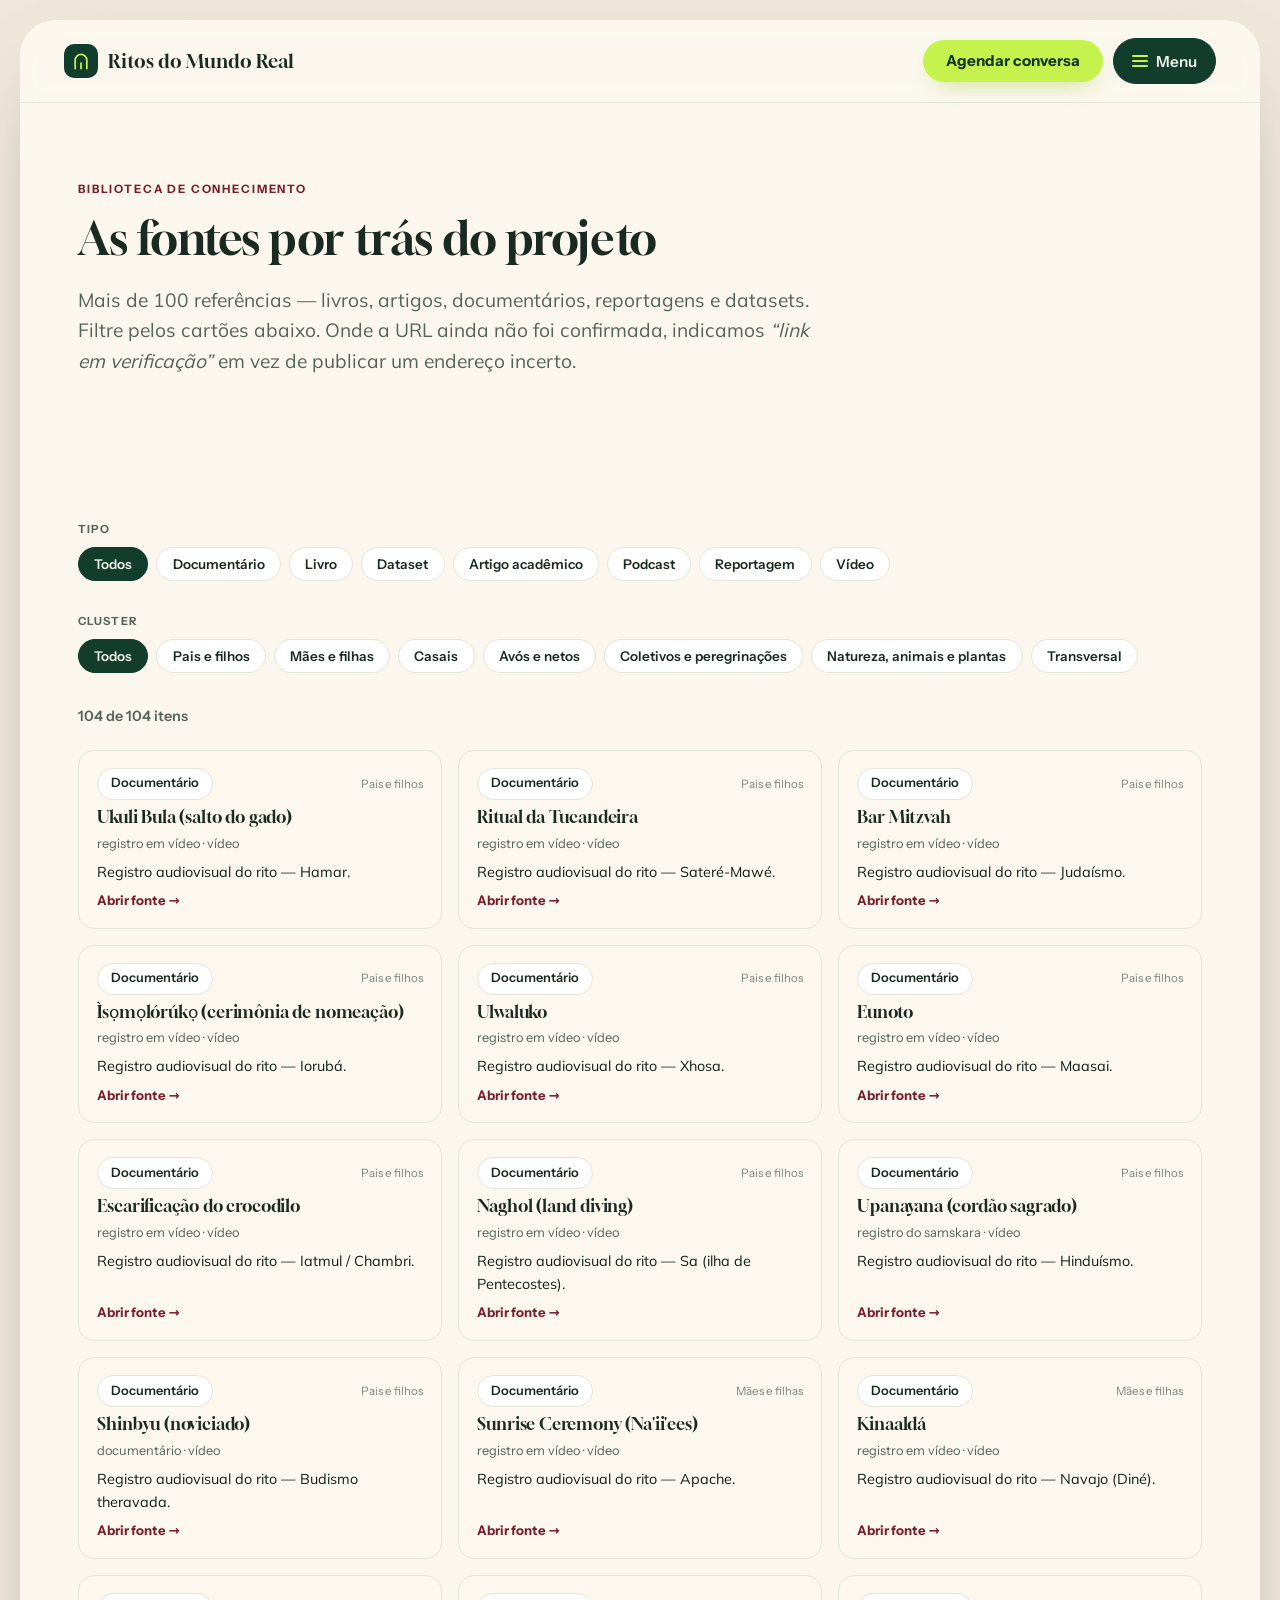
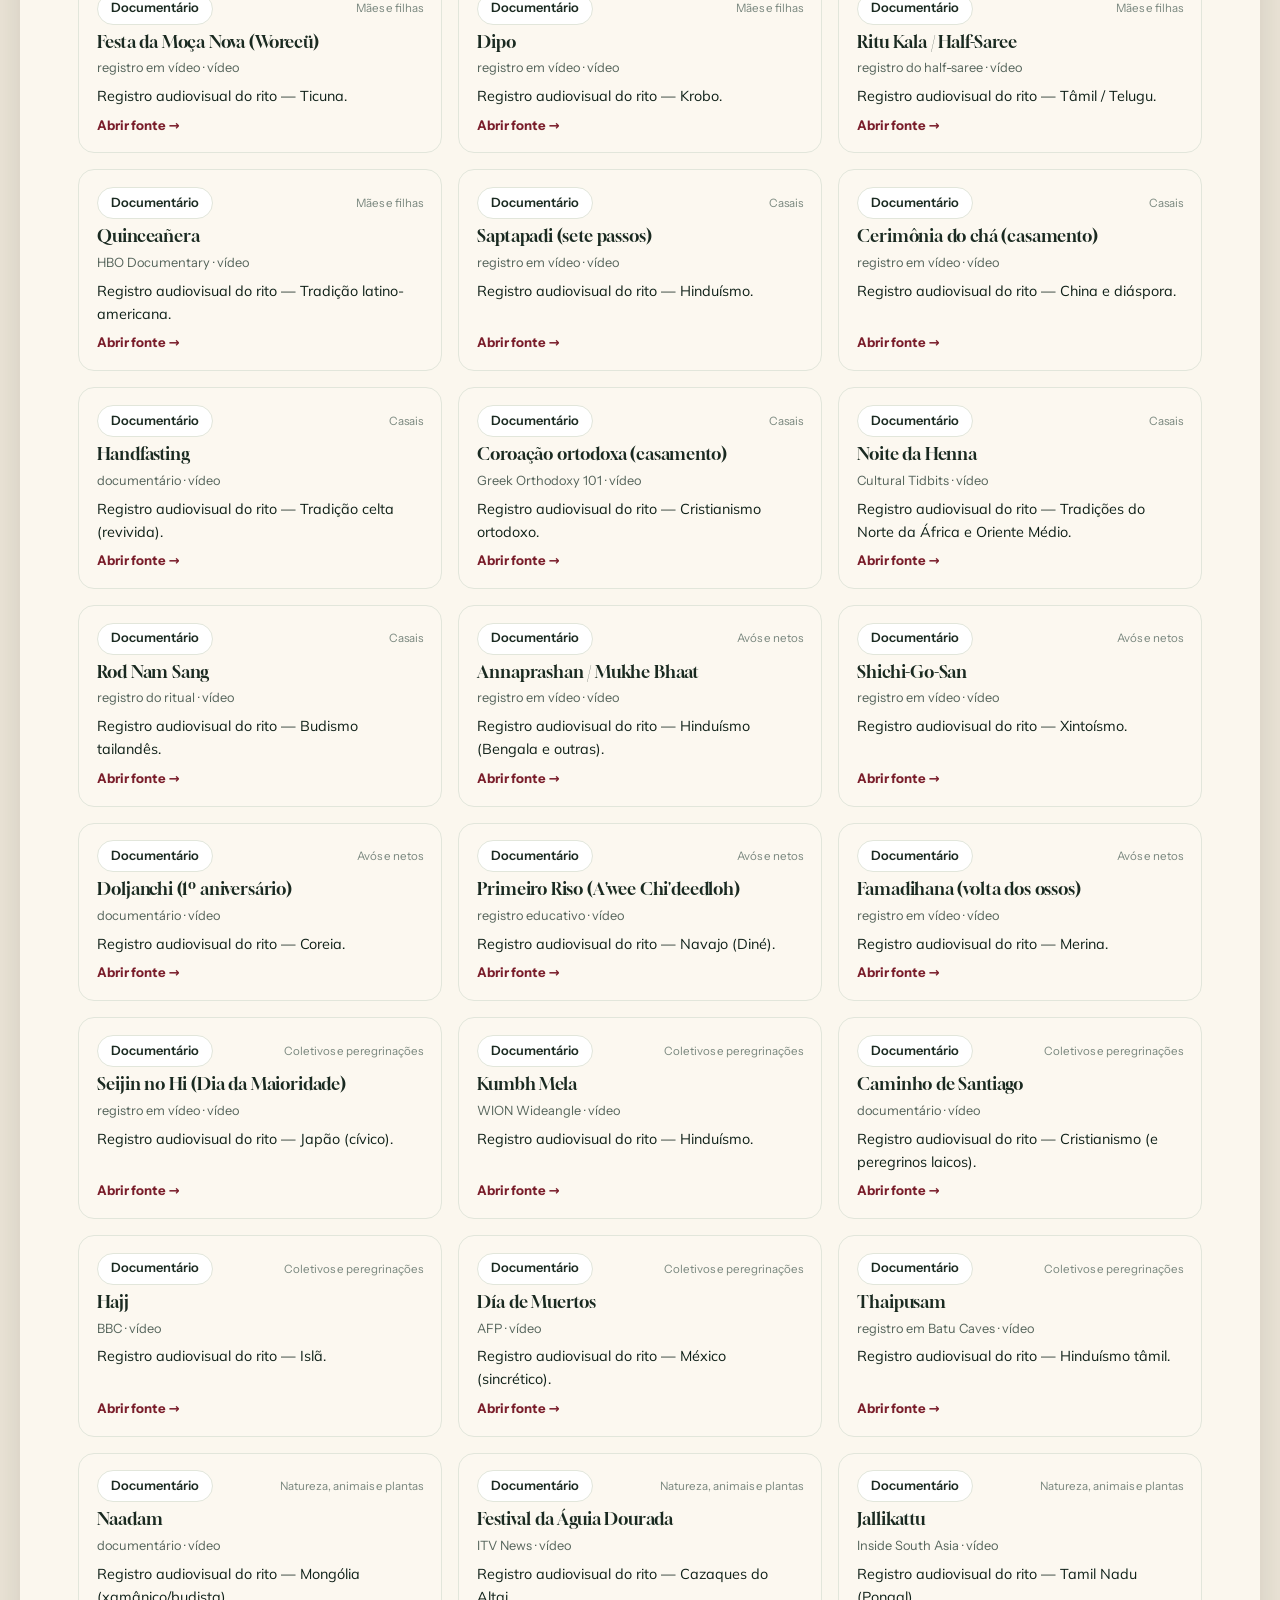
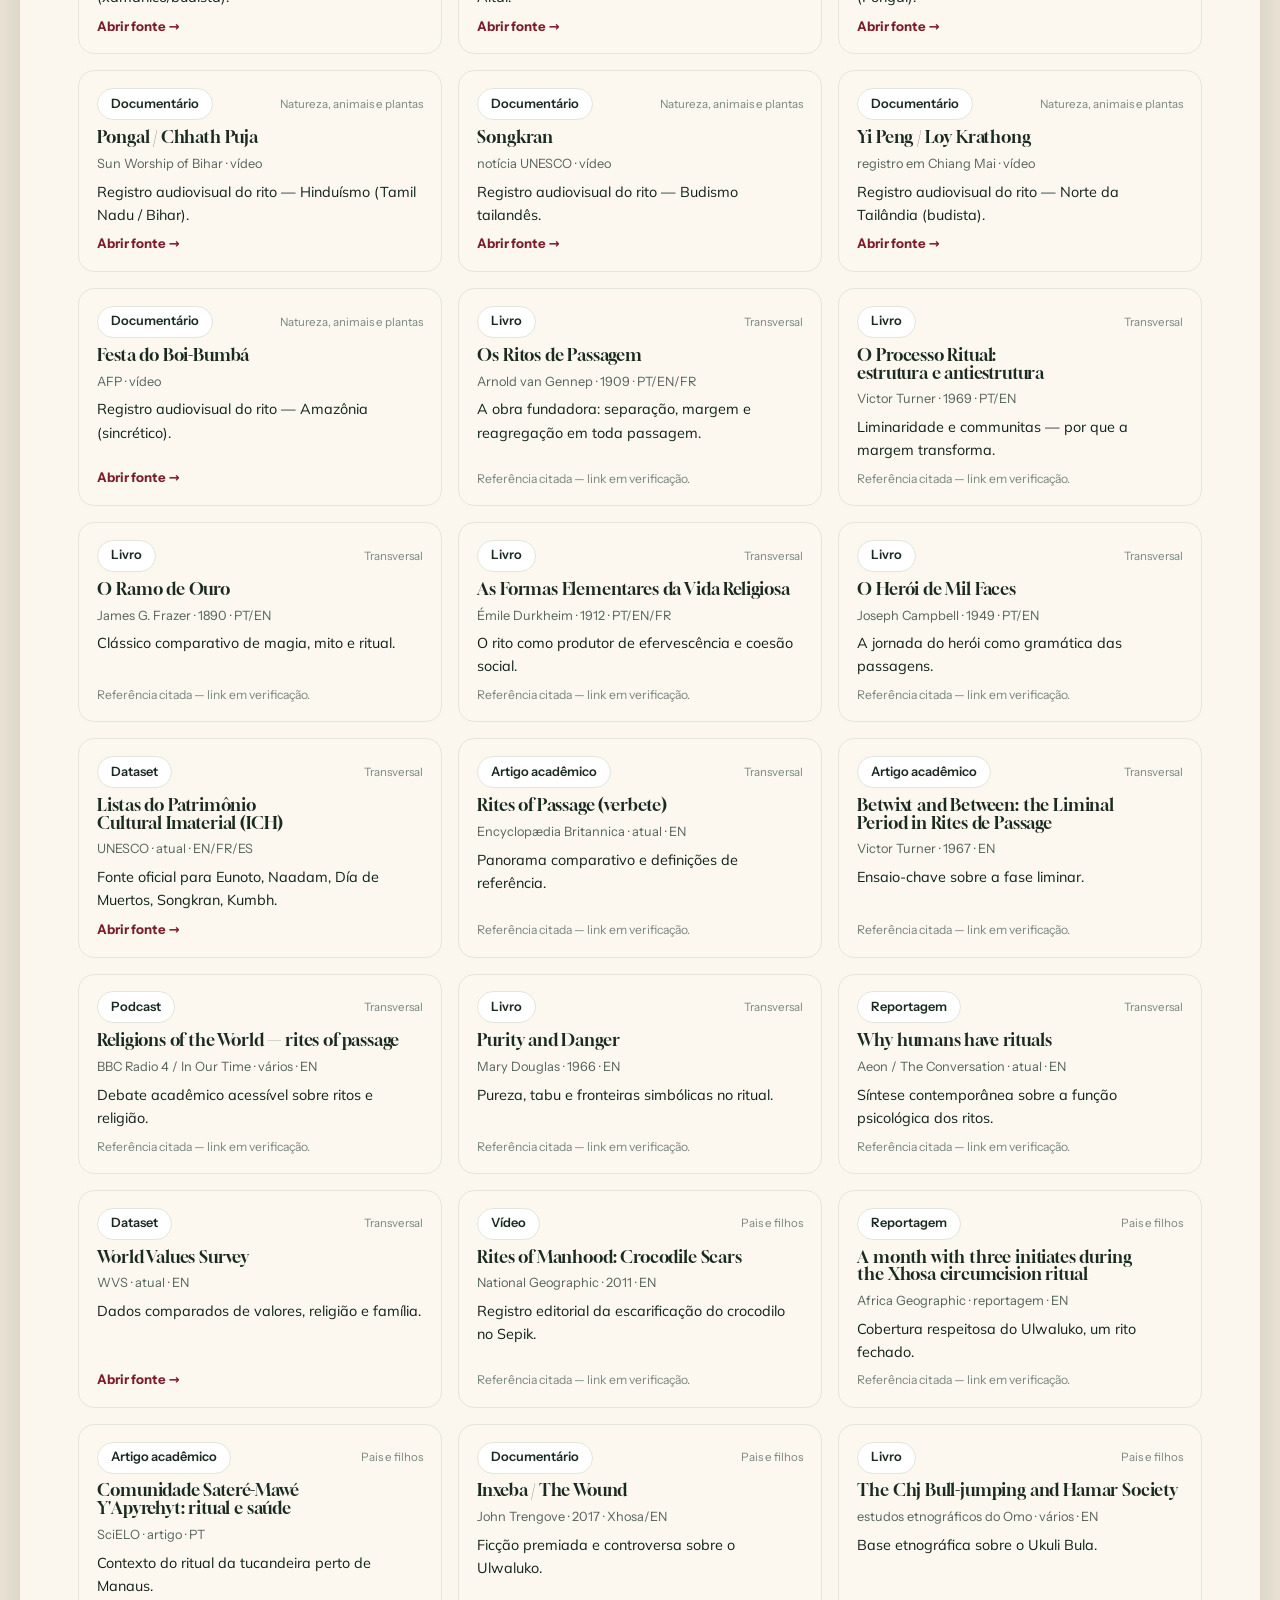
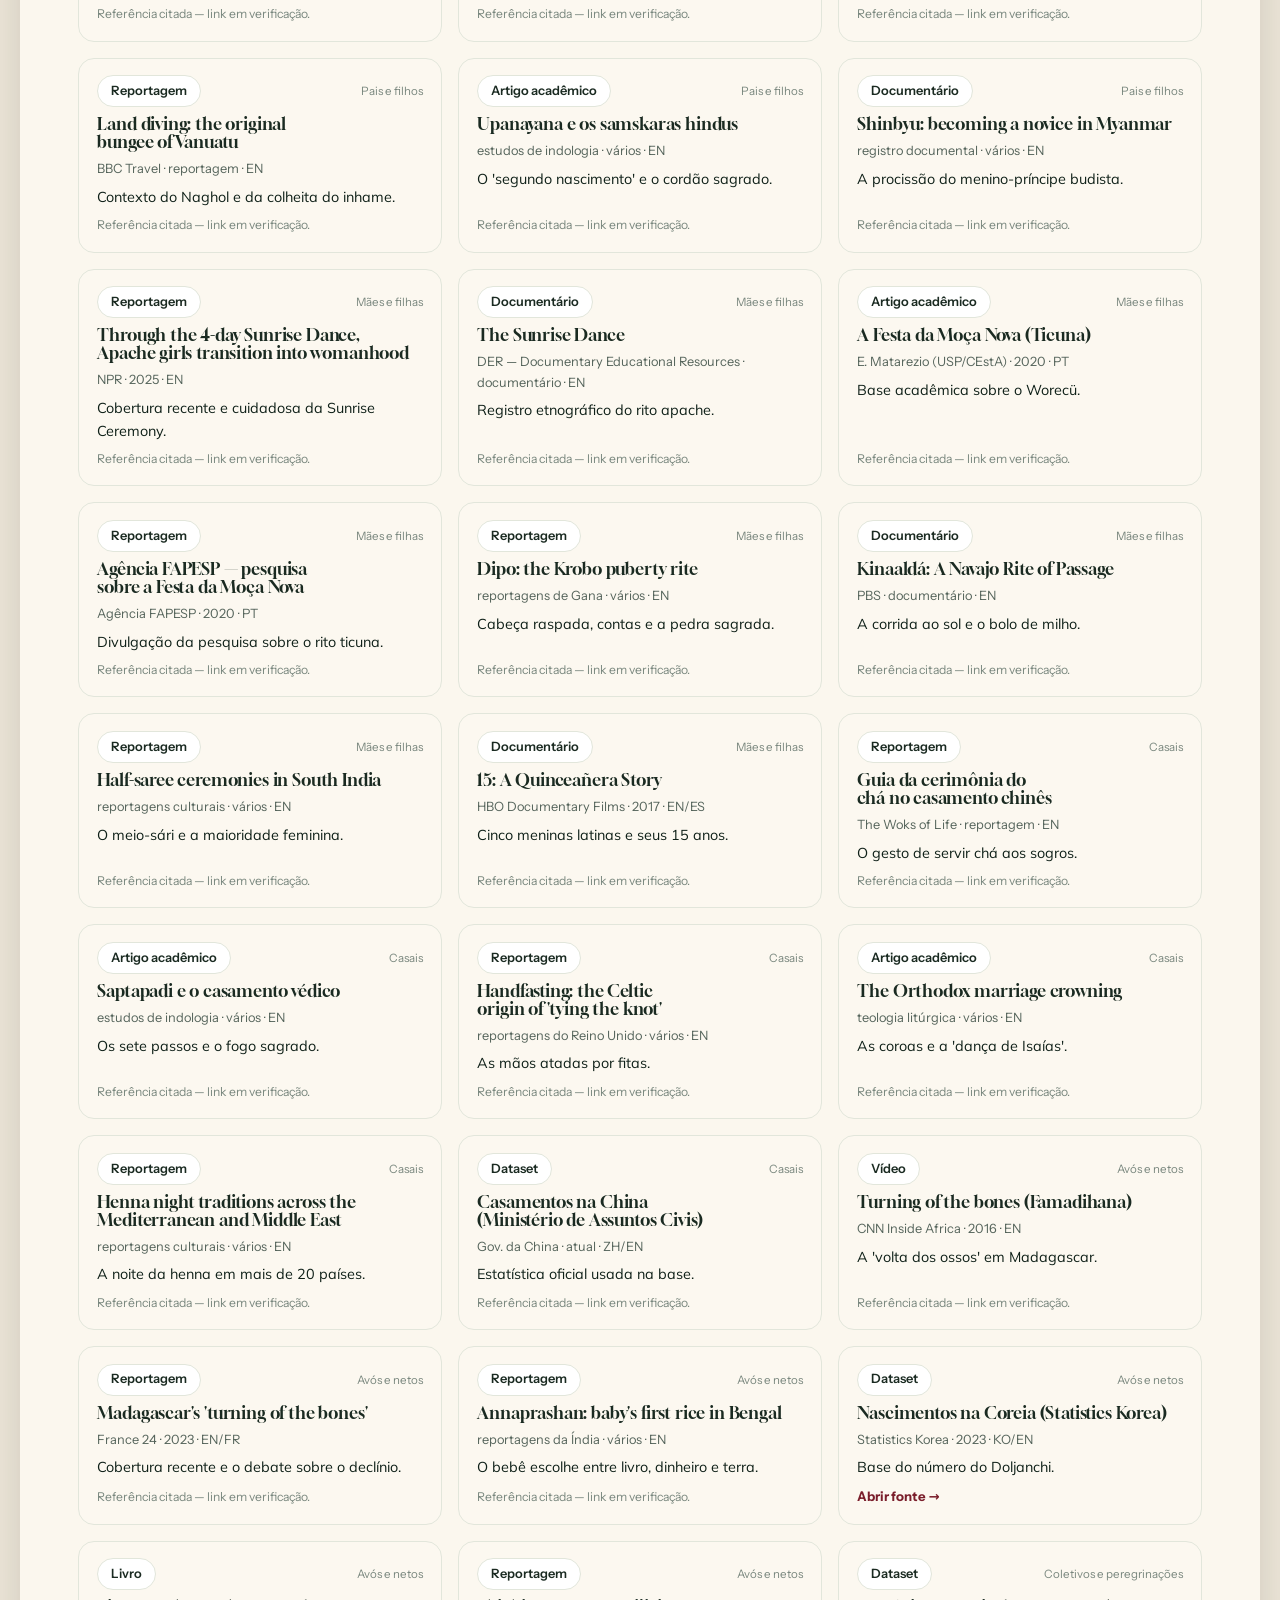
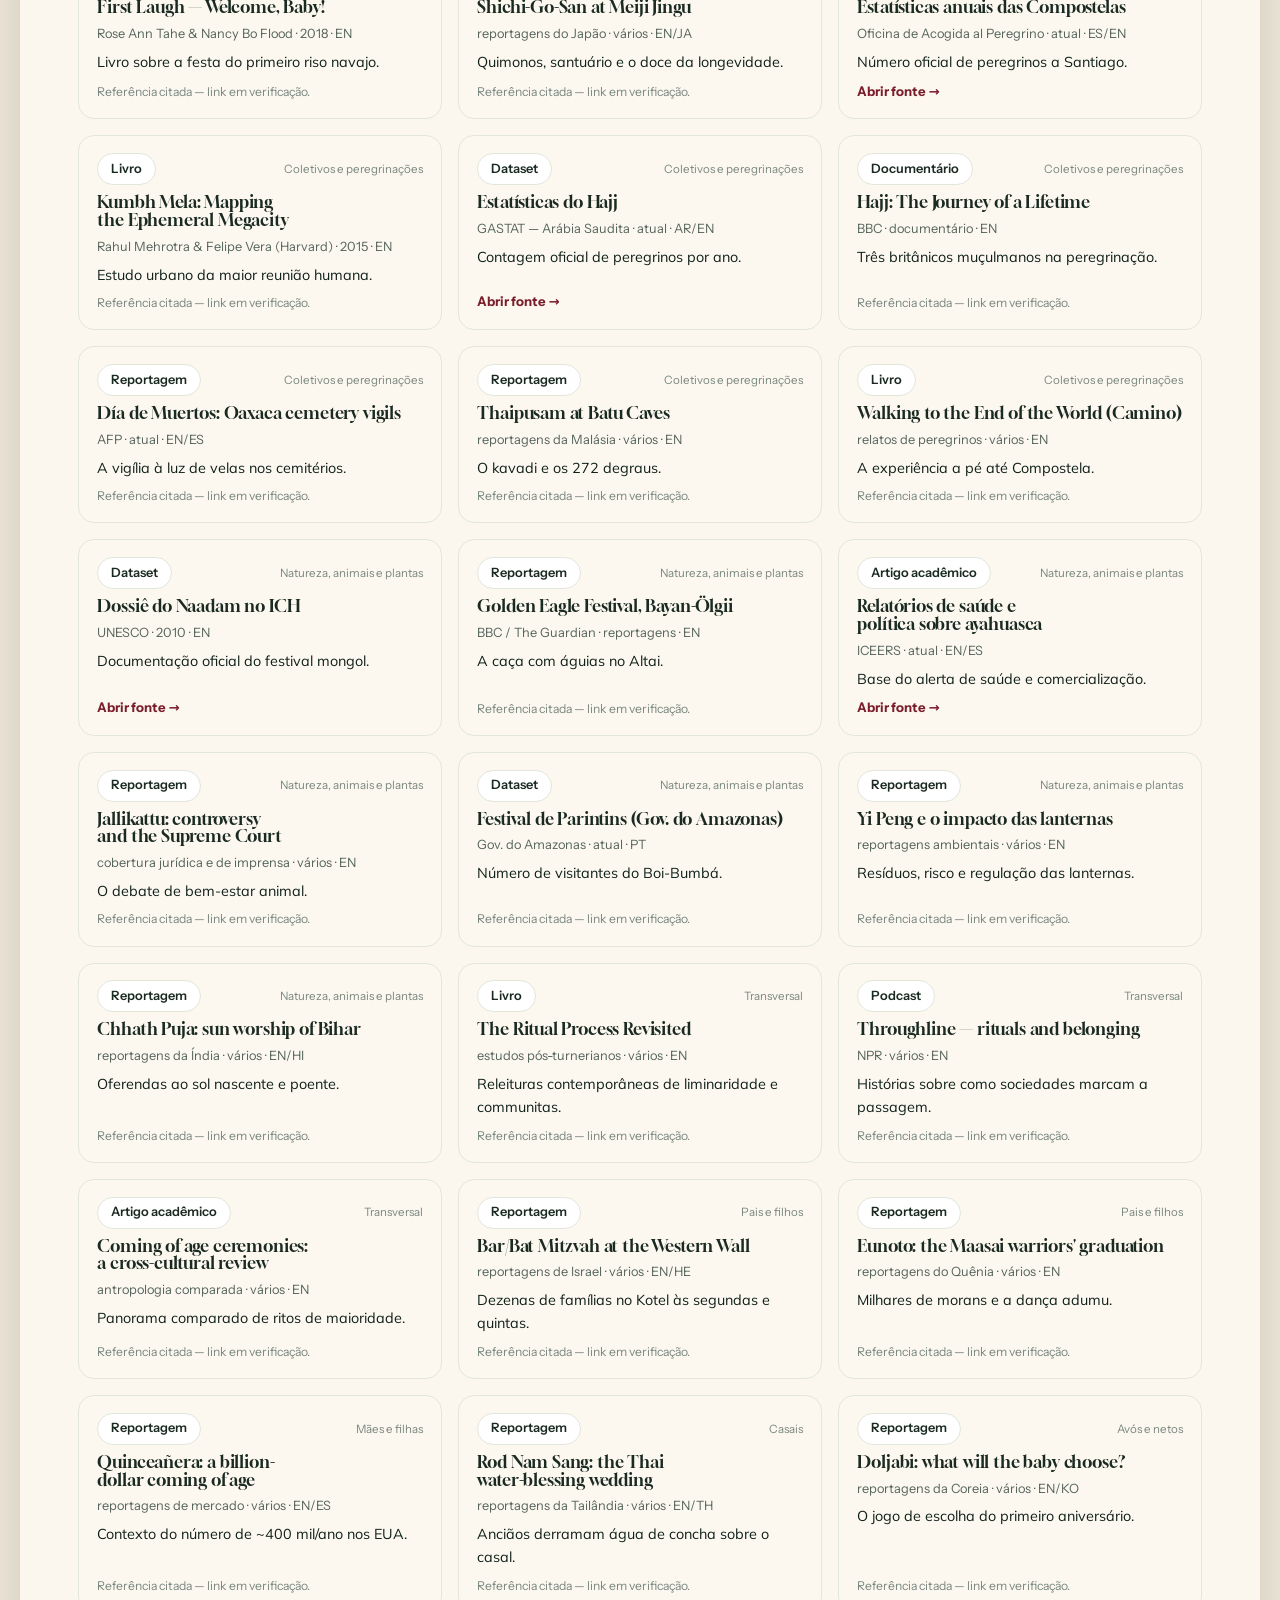
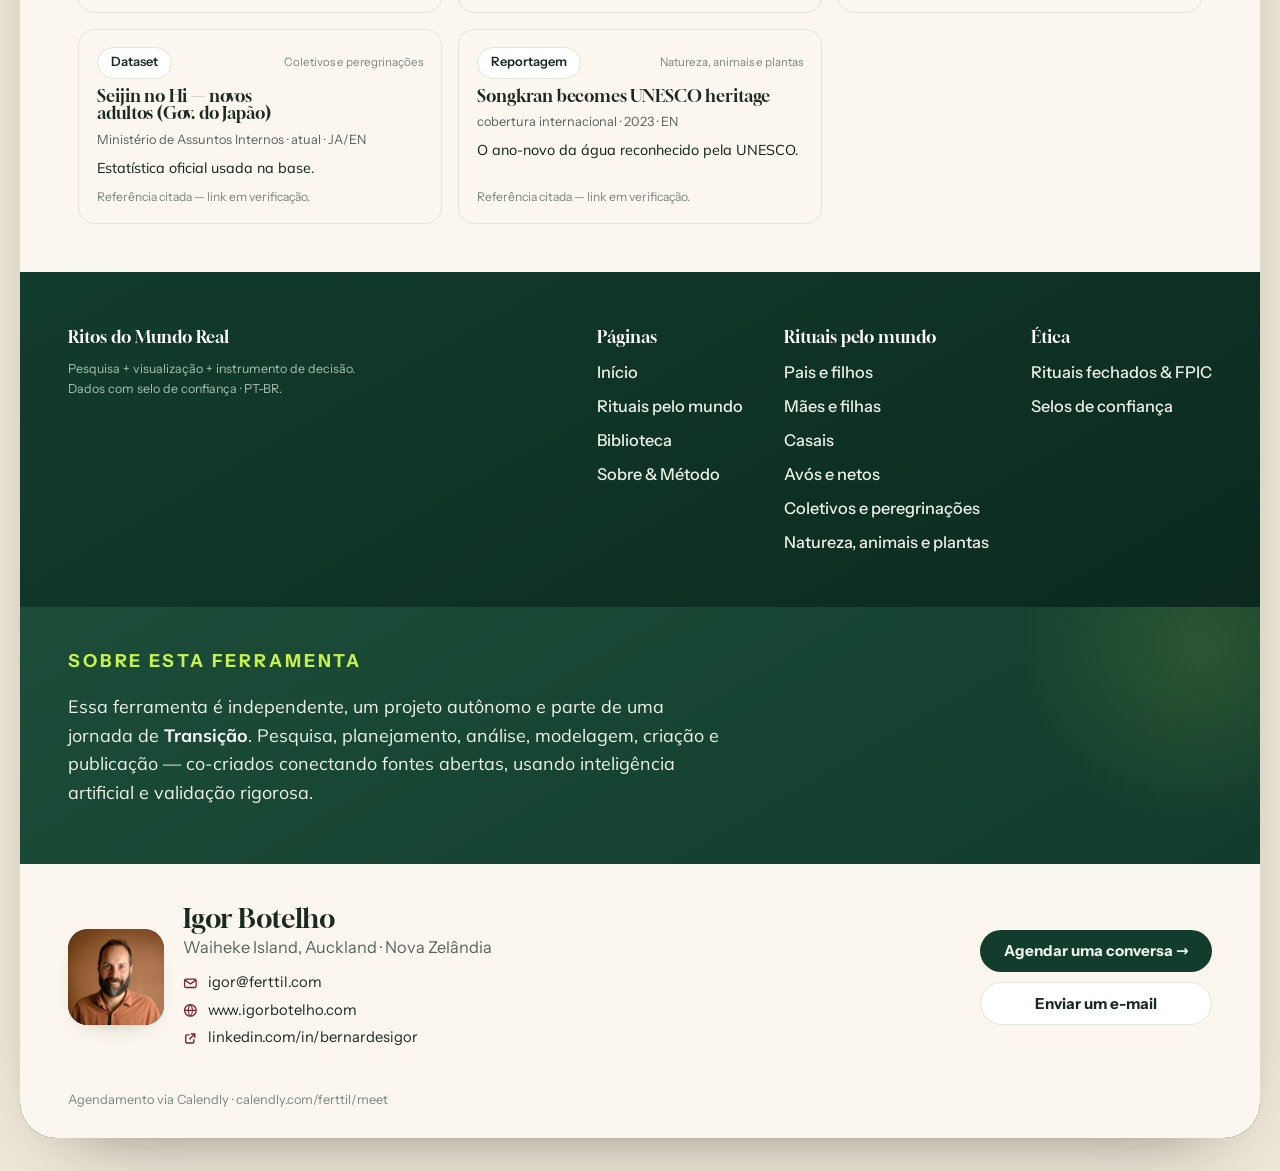
==== commit 8dbdb0af: "Sem emojis (ícones SVG), megamenu com subpáginas, hub "Rituais pelo mundo", fotos otimizadas - Remov" ====
--- a/biblioteca/index.html
+++ b/biblioteca/index.html
@@ -23,7 +23,7 @@
     <div class="sheet">
 
       <header class="site-head">
-        <a class="brand" href="../"><span class="mark" aria-hidden="true">✳</span>Ritos do Mundo Real</a>
+        <a class="brand" href="../"><span class="mark" aria-hidden="true"><svg viewBox="0 0 24 24"><path d="M5 21V11a7 7 0 0 1 14 0v10" fill="none" stroke="currentColor" stroke-width="2.1" stroke-linecap="round"/><path d="M12 21v-6.4" fill="none" stroke="currentColor" stroke-width="2.1" stroke-linecap="round"/></svg></span>Ritos do Mundo Real</a>
         <div class="head-actions">
           <a class="btn btn--lime" href="https://calendly.com/ferttil/meet" target="_blank" rel="noopener">Agendar conversa</a>
           <button class="menu-btn" id="menu-toggle" aria-expanded="false" aria-controls="menu-overlay">
@@ -34,30 +34,25 @@
 
       <div class="menu-overlay" id="menu-overlay" role="dialog" aria-modal="true" aria-label="Menu de navegação">
         <div class="menu-top">
-          <a class="brand" href="../"><span class="mark" aria-hidden="true">✳</span>Ritos do Mundo Real</a>
-          <button class="menu-close" id="menu-close" aria-label="Fechar menu">✕</button>
+          <a class="brand" href="../"><span class="mark" aria-hidden="true"><svg viewBox="0 0 24 24"><path d="M5 21V11a7 7 0 0 1 14 0v10" fill="none" stroke="currentColor" stroke-width="2.1" stroke-linecap="round"/><path d="M12 21v-6.4" fill="none" stroke="currentColor" stroke-width="2.1" stroke-linecap="round"/></svg></span>Ritos do Mundo Real</a>
+          <button class="menu-close" id="menu-close" aria-label="Fechar menu"><svg class="ic" viewBox="0 0 16 16" aria-hidden="true"><path d="M4 4l8 8M12 4l-8 8" fill="none" stroke="currentColor" stroke-width="1.7" stroke-linecap="round"/></svg></button>
         </div>
         <div class="menu-body">
-          <nav class="menu-nav" aria-label="Páginas">
-            <a href="../">Início</a>
-            <a href="../clusters/pais-e-filhos/">Rituais pelo mundo</a>
-            <a href="../biblioteca/">Biblioteca</a>
-            <a href="../sobre/">Sobre &amp; Método</a>
+          <nav class="megamenu" aria-label="Páginas e subpáginas">
+            <a class="mm-page" href="../">Início</a>
+            <div class="mm-block">
+              <a class="mm-page" href="../clusters/">Rituais pelo mundo</a>
+              <div class="mm-subs"><a href="../clusters/pais-e-filhos/">Pais e filhos</a><a href="../clusters/maes-e-filhas/">Mães e filhas</a><a href="../clusters/casais/">Casais</a><a href="../clusters/avos-e-netos/">Avós e netos</a><a href="../clusters/coletivos-e-peregrinacoes/">Coletivos e peregrinações</a><a href="../clusters/natureza-animais-e-plantas/">Natureza, animais e plantas</a></div>
+            </div>
+            <a class="mm-page" href="../biblioteca/">Biblioteca</a>
+            <a class="mm-page" href="../sobre/">Sobre &amp; Método</a>
           </nav>
-          <div class="menu-sub">
-            <h3>Visualizar cada cluster</h3>
-            <div class="rl">
-              <a href="../clusters/pais-e-filhos/">Pais e filhos</a>
-              <a href="../clusters/maes-e-filhas/">Mães e filhas</a>
-              <a href="../clusters/casais/">Casais</a>
-              <a href="../clusters/avos-e-netos/">Avós e netos</a>
-              <a href="../clusters/coletivos-e-peregrinacoes/">Coletivos e peregrinações</a>
-              <a href="../clusters/natureza-animais-e-plantas/">Natureza, animais e plantas</a>
-            </div>
-            <div class="menu-cta">
-              <a class="btn btn--lime" href="https://calendly.com/ferttil/meet" target="_blank" rel="noopener">Agendar uma conversa →</a>
-            </div>
-          </div>
+          <aside class="mm-aside">
+            <p class="eyebrow" style="color:var(--lime)">Comece por aqui</p>
+            <p style="color:var(--on-forest-dim)">Filtre rituais por quem participa, pelo sentimento que tratam e pelo que muda para quem passa — no instrumento de decisão.</p>
+            <a class="btn btn--lime" href="../#instrumento">Instrumento de decisão</a>
+            <a class="btn btn--ghost" style="color:#fff" href="https://calendly.com/ferttil/meet" target="_blank" rel="noopener">Agendar uma conversa</a>
+          </aside>
         </div>
       </div>
 
@@ -80,7 +75,8 @@
       <footer class="site-foot">
         <div class="col"><b>Ritos do Mundo Real</b><small>Pesquisa + visualização + instrumento de decisão.<br>Dados com selo de confiança · PT-BR.</small></div>
         <div class="cols">
-          <div class="col"><b>Navegar</b><a href="../">Início</a><a href="../clusters/pais-e-filhos/">Rituais pelo mundo</a><a href="../biblioteca/">Biblioteca</a><a href="../sobre/">Sobre &amp; Método</a></div>
+          <div class="col"><b>Páginas</b><a href="../">Início</a><a href="../clusters/">Rituais pelo mundo</a><a href="../biblioteca/">Biblioteca</a><a href="../sobre/">Sobre &amp; Método</a></div>
+          <div class="col"><b>Rituais pelo mundo</b><a href="../clusters/pais-e-filhos/">Pais e filhos</a><a href="../clusters/maes-e-filhas/">Mães e filhas</a><a href="../clusters/casais/">Casais</a><a href="../clusters/avos-e-netos/">Avós e netos</a><a href="../clusters/coletivos-e-peregrinacoes/">Coletivos e peregrinações</a><a href="../clusters/natureza-animais-e-plantas/">Natureza, animais e plantas</a></div>
           <div class="col"><b>Ética</b><a href="../sobre/#etica">Rituais fechados &amp; FPIC</a><a href="../sobre/#selos">Selos de confiança</a></div>
         </div>
       </footer>
@@ -97,9 +93,9 @@
               <h3 class="author__name">Igor Botelho</h3>
               <p class="author__loc">Waiheke Island, Auckland · Nova Zelândia</p>
               <div class="author__links">
-                <a href="mailto:igor@ferttil.com">✉ igor@ferttil.com</a>
-                <a href="https://www.igorbotelho.com" target="_blank" rel="noopener">◎ www.igorbotelho.com</a>
-                <a href="https://linkedin.com/in/bernardesigor" target="_blank" rel="noopener">in linkedin.com/in/bernardesigor</a>
+                <a href="mailto:igor@ferttil.com"><svg class="ic" viewBox="0 0 16 16" aria-hidden="true"><rect x="1.7" y="3.5" width="12.6" height="9" rx="1.6" fill="none" stroke="currentColor" stroke-width="1.4"/><path d="M2.3 4.5 8 8.7l5.7-4.2" fill="none" stroke="currentColor" stroke-width="1.4" stroke-linecap="round"/></svg> igor@ferttil.com</a>
+                <a href="https://www.igorbotelho.com" target="_blank" rel="noopener"><svg class="ic" viewBox="0 0 16 16" aria-hidden="true"><circle cx="8" cy="8" r="6.3" fill="none" stroke="currentColor" stroke-width="1.4"/><path d="M1.8 8h12.4M8 1.7c3 2.4 3 10.2 0 12.6M8 1.7c-3 2.4-3 10.2 0 12.6" fill="none" stroke="currentColor" stroke-width="1.15"/></svg> www.igorbotelho.com</a>
+                <a href="https://linkedin.com/in/bernardesigor" target="_blank" rel="noopener"><svg class="ic" viewBox="0 0 16 16" aria-hidden="true"><path d="M9 3.2h3.8V7" fill="none" stroke="currentColor" stroke-width="1.5" stroke-linecap="round" stroke-linejoin="round"/><path d="M12.6 3.4 7.4 8.6" fill="none" stroke="currentColor" stroke-width="1.5" stroke-linecap="round"/><path d="M11.8 9.5V12a1 1 0 0 1-1 1H4a1 1 0 0 1-1-1V5.2a1 1 0 0 1 1-1h2.5" fill="none" stroke="currentColor" stroke-width="1.5" stroke-linecap="round"/></svg> linkedin.com/in/bernardesigor</a>
               </div>
             </div>
           </div>
--- a/assets/css/site.css
+++ b/assets/css/site.css
@@ -404,6 +404,30 @@
 .author__photo{position:relative}
 .author__photo::before{content:attr(data-mono);position:absolute;inset:0;display:grid;place-items:center;font-family:var(--font-display);font-size:1.9rem;color:#fff}
 .author__photo img{position:relative;z-index:1}
+
+/* ---------- Ícones minimalistas (SVG, sem emoji) ---------- */
+.ic{width:1em;height:1em;display:inline-block;vertical-align:-.14em;flex:none}
+.seal .ic,.pill .ic{width:1.05em;height:1.05em}
+.brand .mark svg{width:20px;height:20px;color:var(--lime)}
+.menu-top .brand .mark svg{color:var(--forest)}
+.author__links .ic{color:var(--velvet);margin-right:.15rem}
+
+/* ---------- Megamenu (páginas + subpáginas) ---------- */
+.megamenu{display:flex;flex-direction:column;gap:.05rem}
+.mm-page{font-family:var(--font-display);font-size:clamp(1.7rem,4.6vw,3rem);color:#fff;text-decoration:none;
+  padding:.14em 0;display:inline-flex;align-items:center;gap:.5rem;border-bottom:1px solid rgba(255,255,255,.1);
+  transition:color .2s,padding-left .25s var(--ease)}
+.mm-page::before{content:"";width:0;height:2px;background:var(--lime);transition:width .25s var(--ease);border-radius:2px}
+.mm-page:hover{color:var(--lime);padding-left:.15em}
+.mm-page:hover::before{width:.7em}
+.mm-block{border-bottom:1px solid rgba(255,255,255,.1)}
+.mm-block .mm-page{border-bottom:0}
+.mm-subs{display:grid;grid-template-columns:1fr 1fr;gap:.05rem .8rem;padding:.1rem 0 1.1rem .1rem}
+.mm-subs a{color:var(--on-forest);text-decoration:none;font-family:var(--font-ui);font-weight:500;font-size:.98rem;
+  padding:.5rem .7rem;border-radius:10px;transition:background .18s,color .18s}
+.mm-subs a:hover{background:rgba(198,242,78,.14);color:var(--lime)}
+.mm-aside{align-self:start;background:rgba(255,255,255,.05);border:1px solid rgba(255,255,255,.13);border-radius:var(--r-lg);padding:1.4rem;display:flex;flex-direction:column;gap:.7rem}
+.mm-aside .btn{justify-content:center}
 
 /* ---------- Foco visível ---------- */
 a:focus-visible,button:focus-visible,select:focus-visible,[tabindex]:focus-visible,circle:focus-visible{outline:3px solid var(--velvet);outline-offset:2px;border-radius:6px}
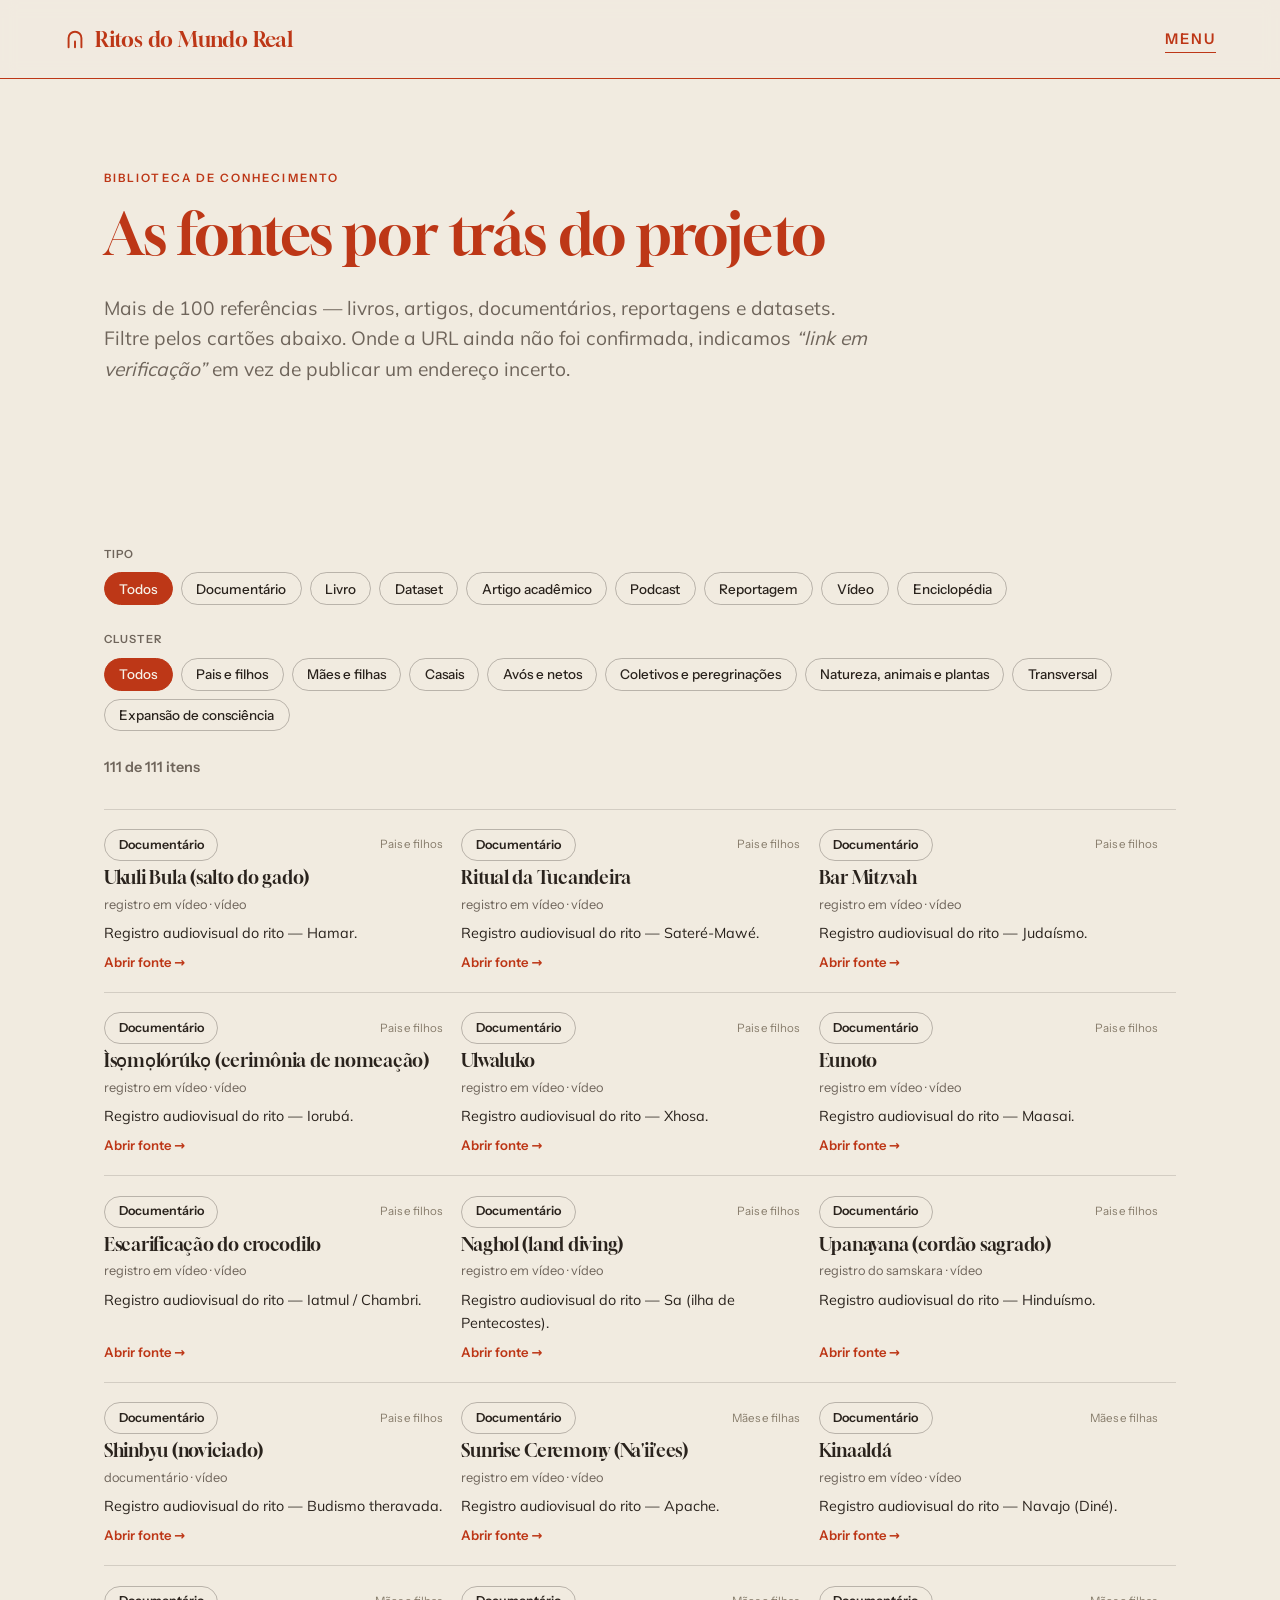
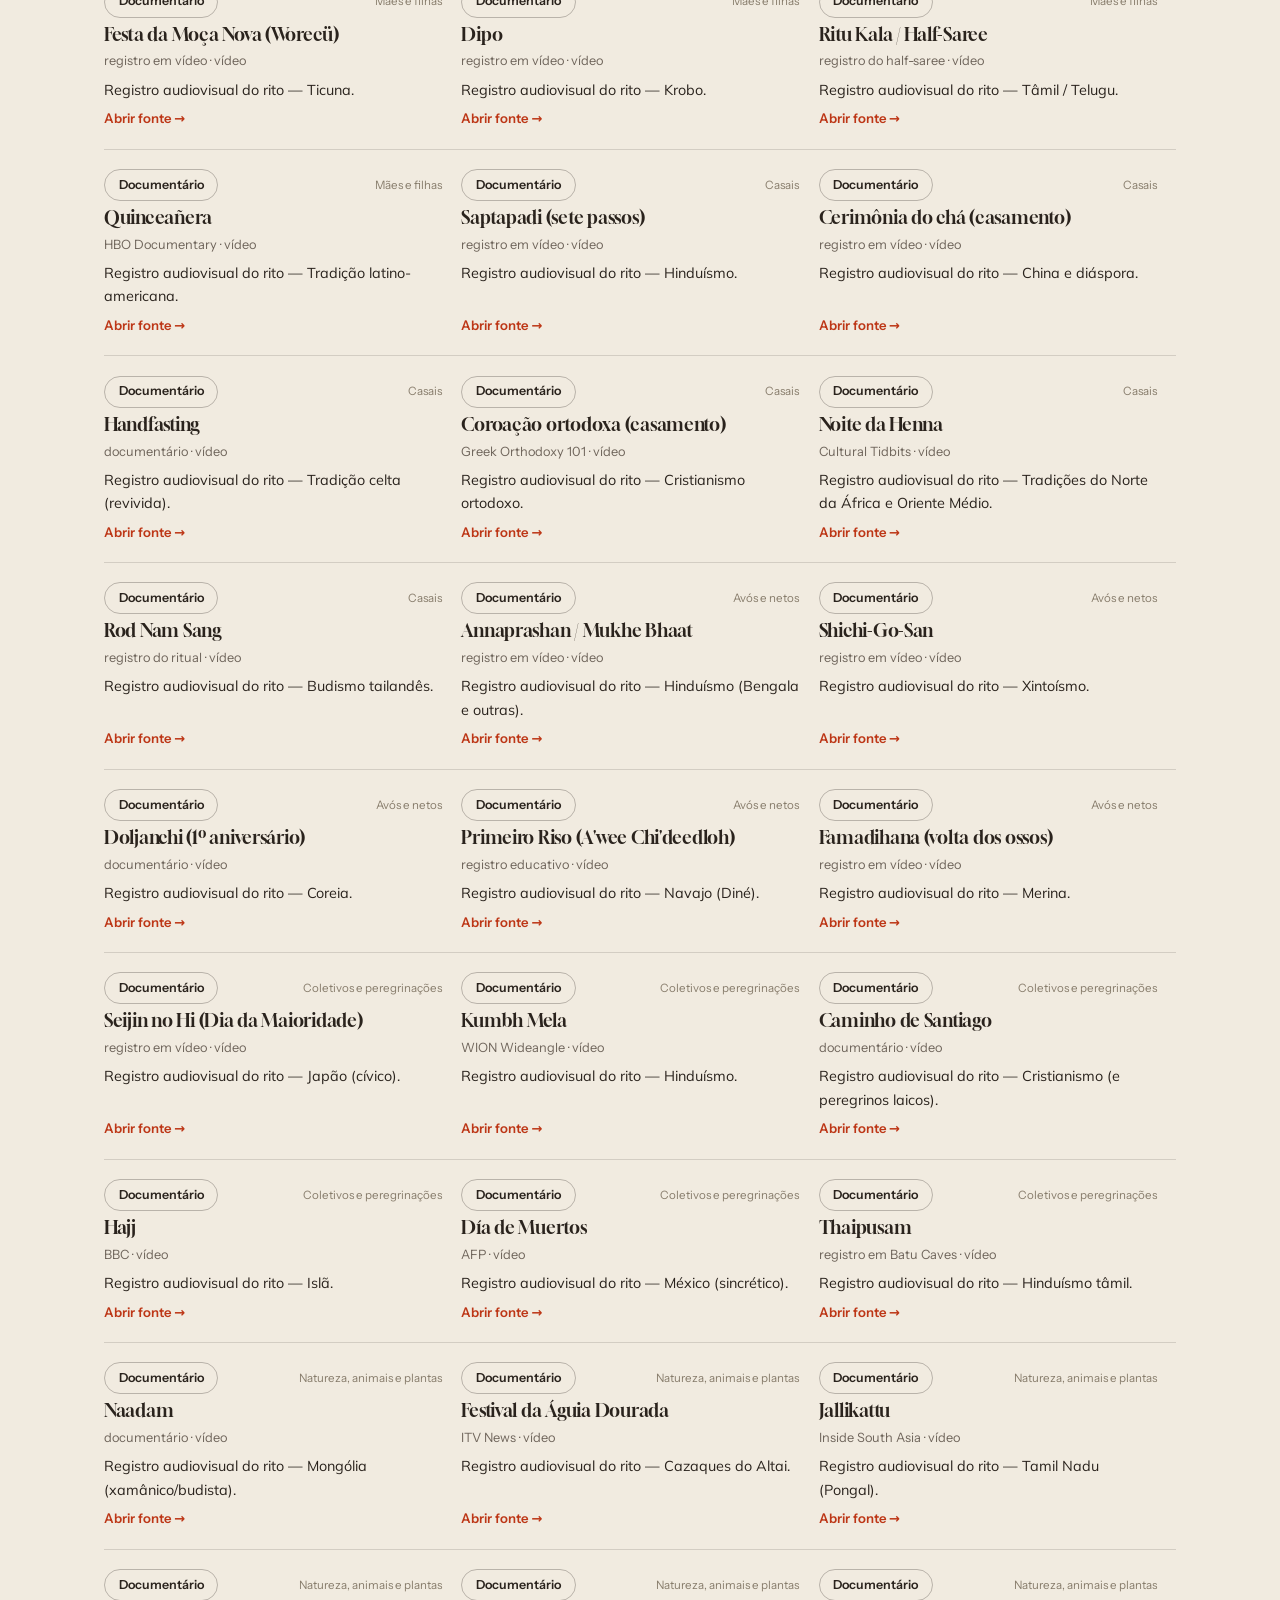
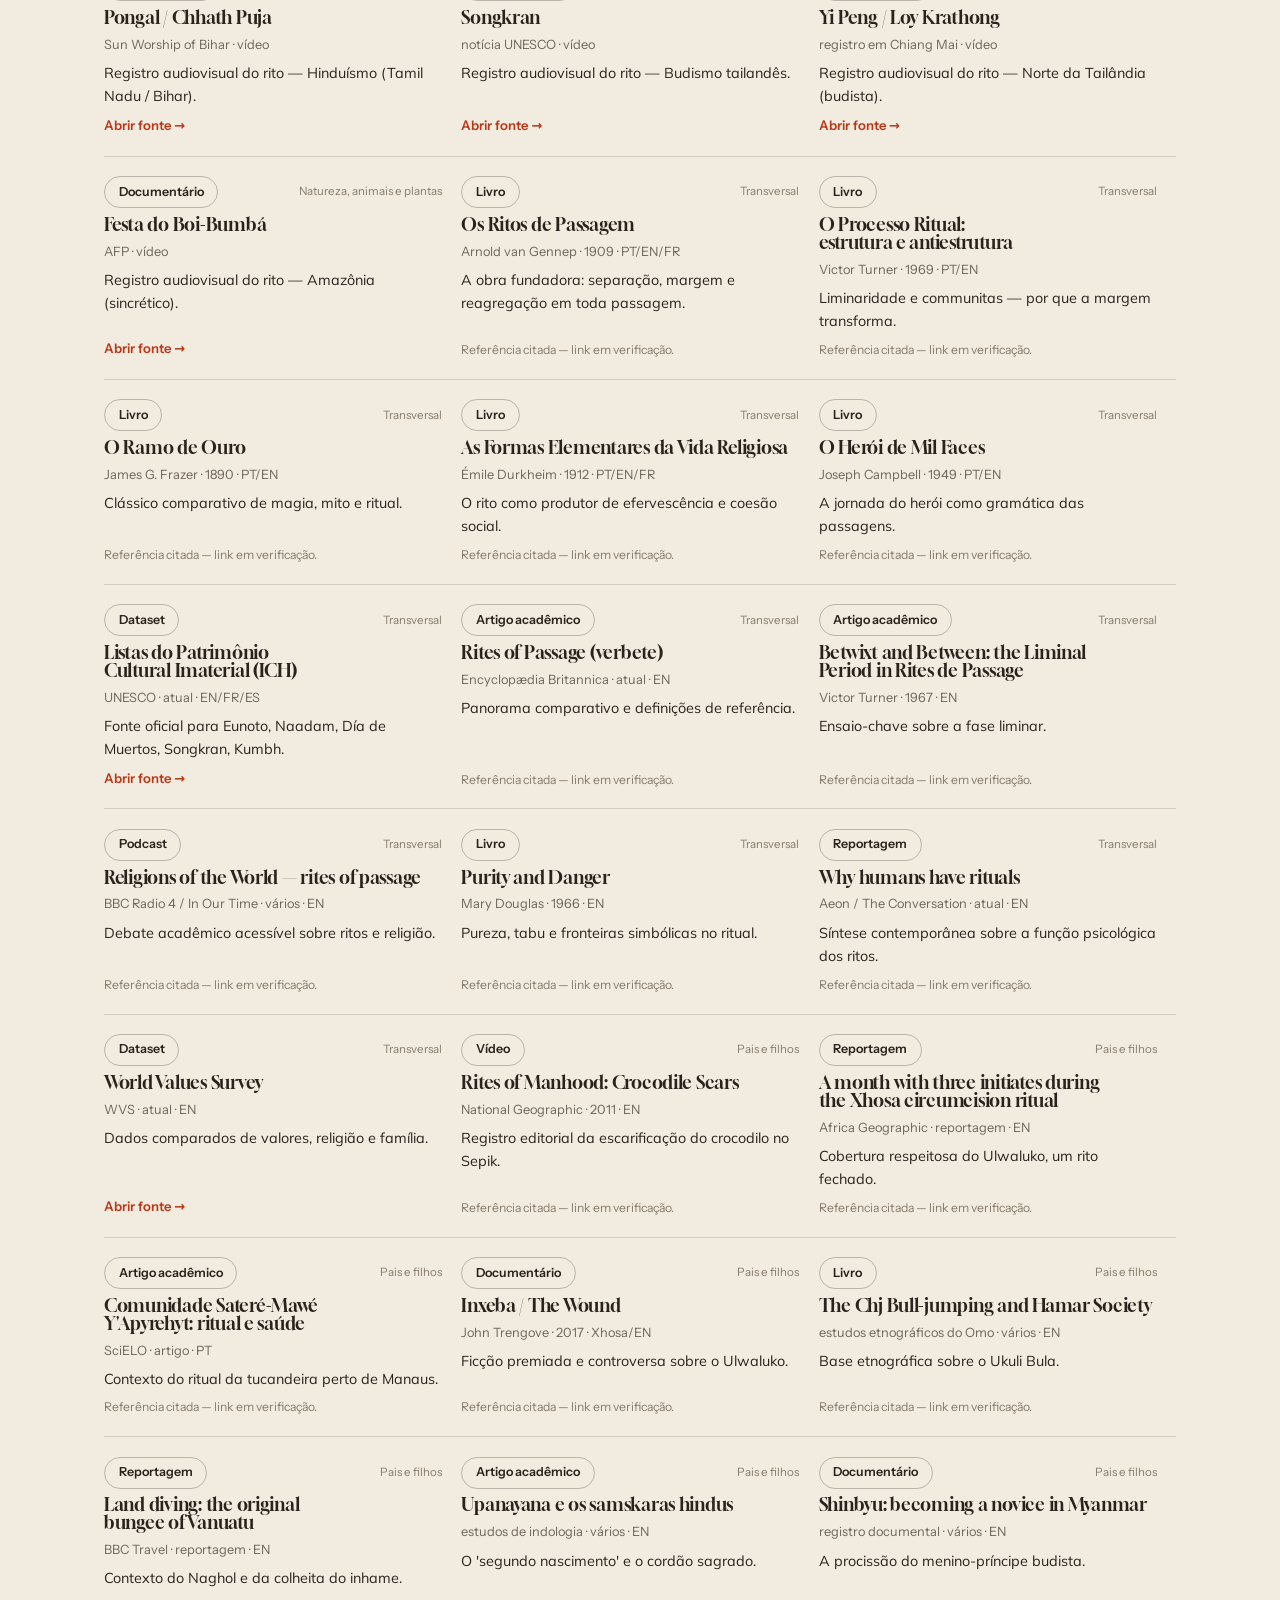
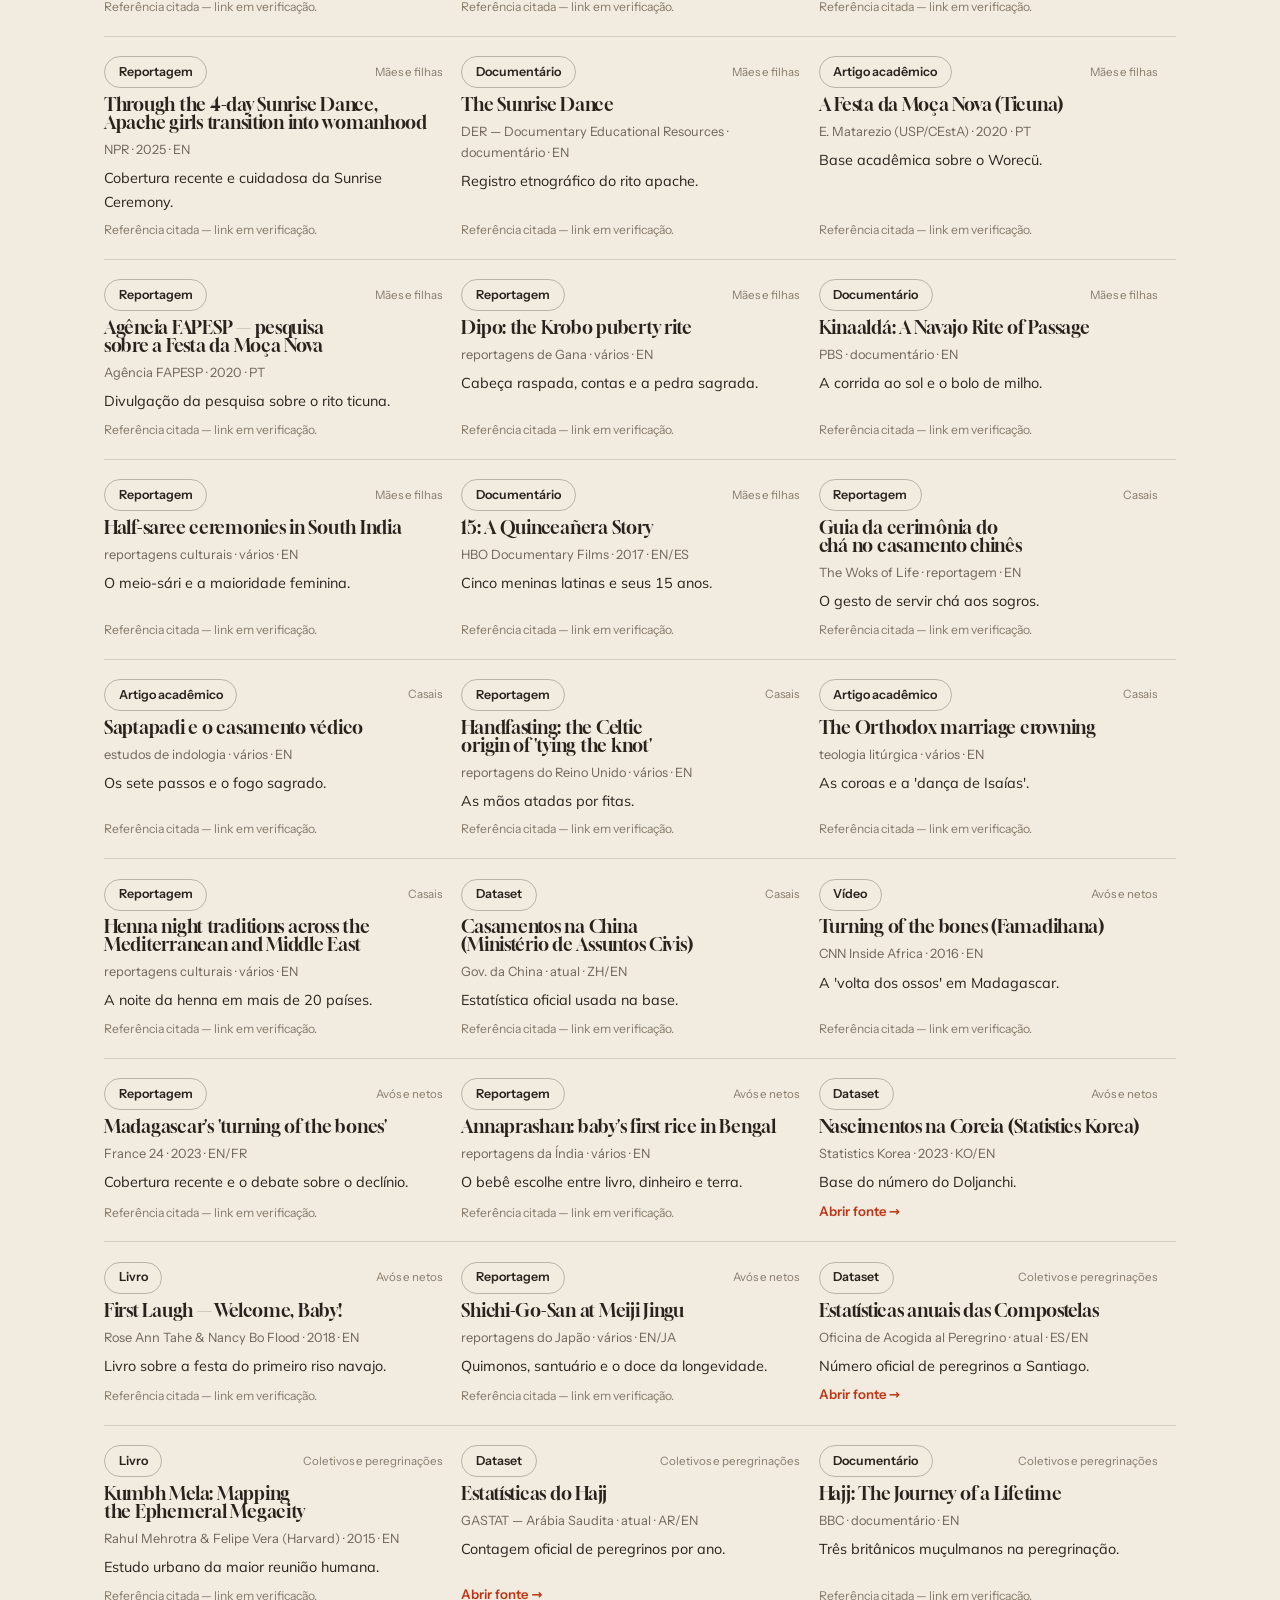
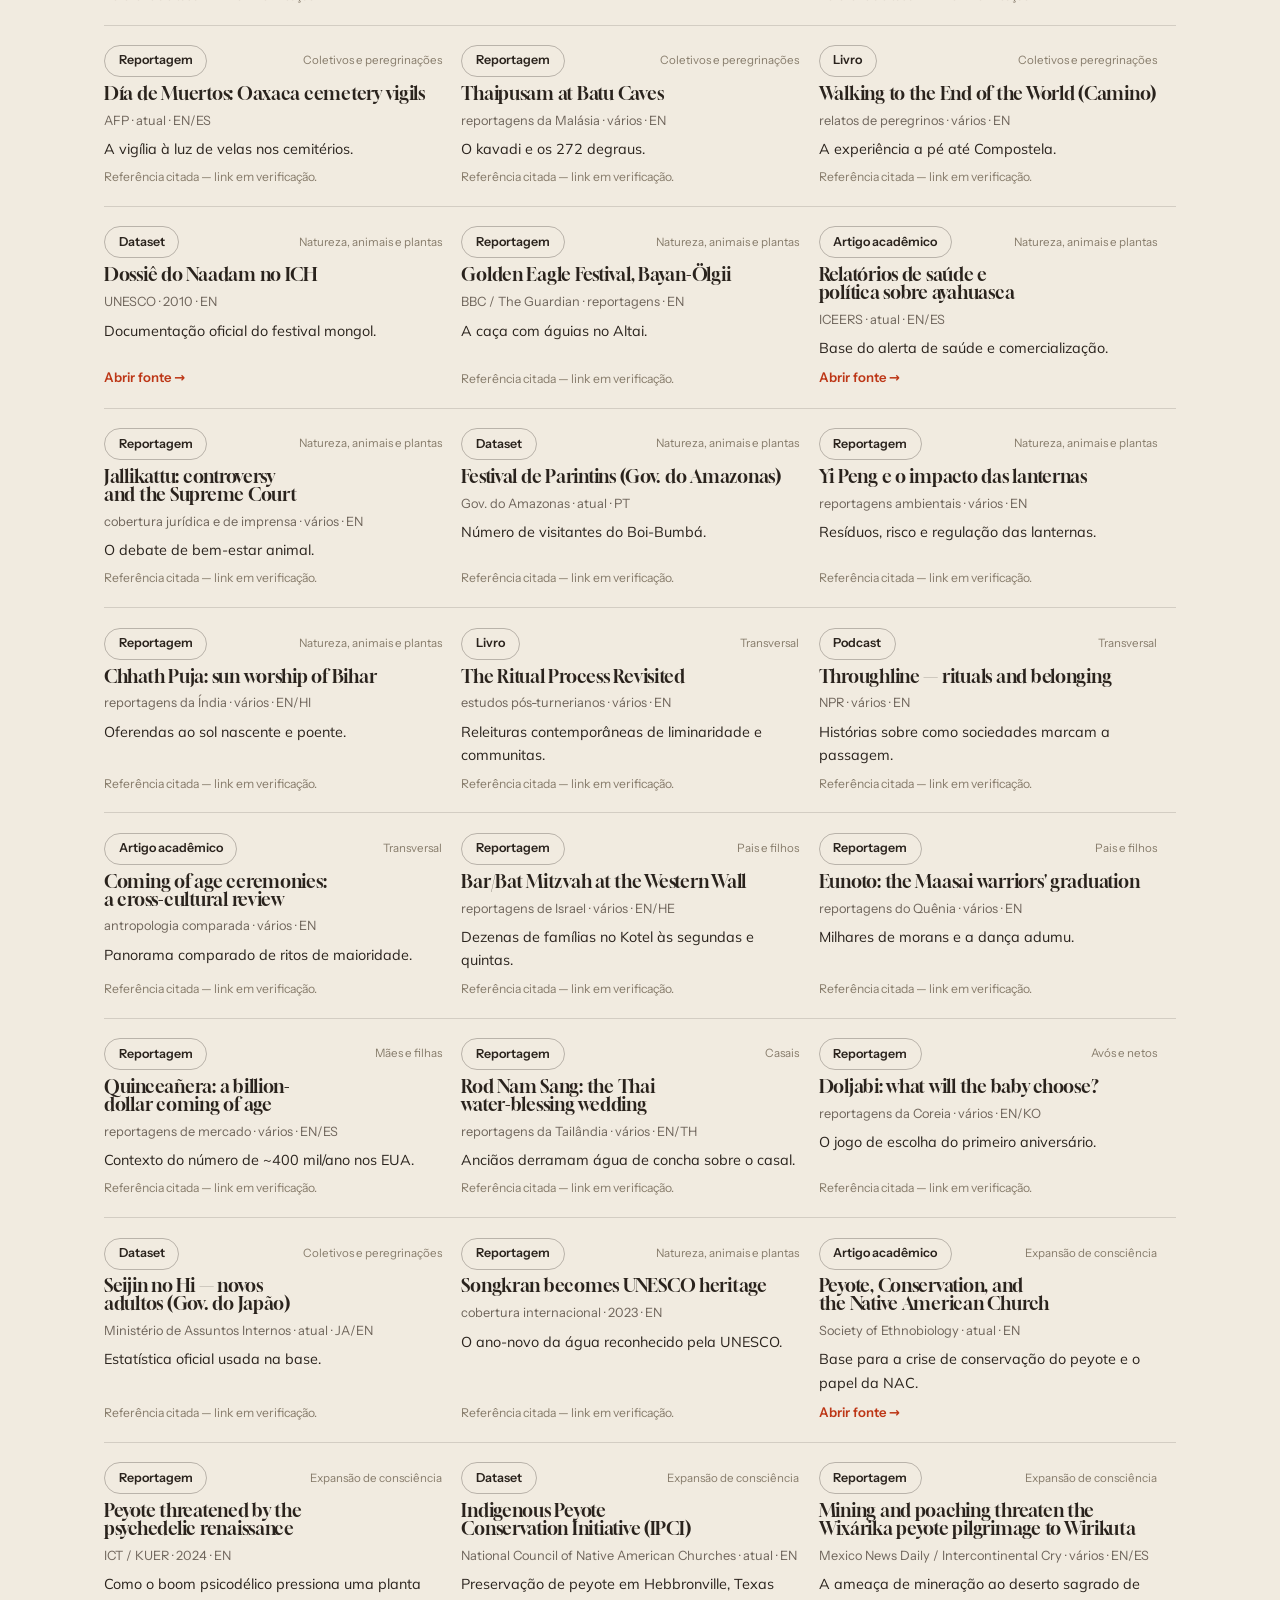
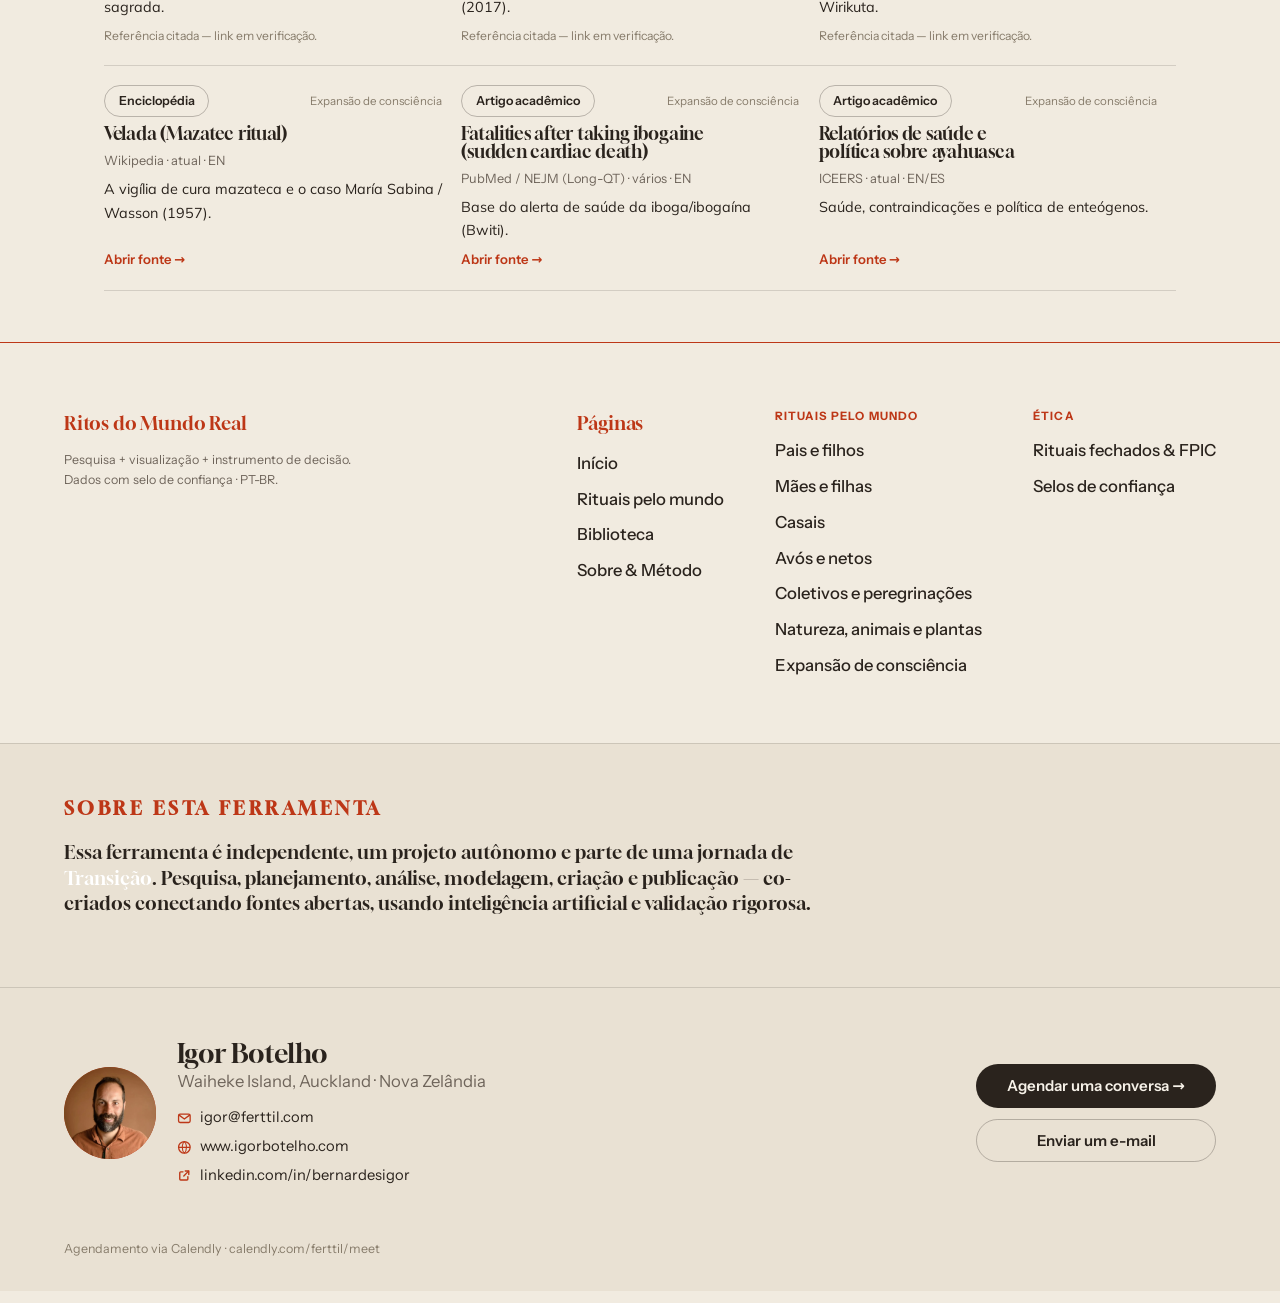
==== commit f99752fb: "Novo cluster: Expansão de consciência (plantas de poder / enteógenos) Adiciona o 7º cluster com 6 ri" ====
--- a/biblioteca/index.html
+++ b/biblioteca/index.html
@@ -42,7 +42,7 @@
             <a class="mm-page" href="../">Início</a>
             <div class="mm-block">
               <a class="mm-page" href="../clusters/">Rituais pelo mundo</a>
-              <div class="mm-subs"><a href="../clusters/pais-e-filhos/">Pais e filhos</a><a href="../clusters/maes-e-filhas/">Mães e filhas</a><a href="../clusters/casais/">Casais</a><a href="../clusters/avos-e-netos/">Avós e netos</a><a href="../clusters/coletivos-e-peregrinacoes/">Coletivos e peregrinações</a><a href="../clusters/natureza-animais-e-plantas/">Natureza, animais e plantas</a></div>
+              <div class="mm-subs"><a href="../clusters/pais-e-filhos/">Pais e filhos</a><a href="../clusters/maes-e-filhas/">Mães e filhas</a><a href="../clusters/casais/">Casais</a><a href="../clusters/avos-e-netos/">Avós e netos</a><a href="../clusters/coletivos-e-peregrinacoes/">Coletivos e peregrinações</a><a href="../clusters/natureza-animais-e-plantas/">Natureza, animais e plantas</a><a href="../clusters/expansao-de-consciencia/">Expansão de consciência</a></div>
             </div>
             <a class="mm-page" href="../biblioteca/">Biblioteca</a>
             <a class="mm-page" href="../sobre/">Sobre &amp; Método</a>
@@ -76,7 +76,7 @@
         <div class="col"><b>Ritos do Mundo Real</b><small>Pesquisa + visualização + instrumento de decisão.<br>Dados com selo de confiança · PT-BR.</small></div>
         <div class="cols">
           <div class="col"><b>Páginas</b><a href="../">Início</a><a href="../clusters/">Rituais pelo mundo</a><a href="../biblioteca/">Biblioteca</a><a href="../sobre/">Sobre &amp; Método</a></div>
-          <div class="col"><b>Rituais pelo mundo</b><a href="../clusters/pais-e-filhos/">Pais e filhos</a><a href="../clusters/maes-e-filhas/">Mães e filhas</a><a href="../clusters/casais/">Casais</a><a href="../clusters/avos-e-netos/">Avós e netos</a><a href="../clusters/coletivos-e-peregrinacoes/">Coletivos e peregrinações</a><a href="../clusters/natureza-animais-e-plantas/">Natureza, animais e plantas</a></div>
+          <div class="col"><b>Rituais pelo mundo</b><a href="../clusters/pais-e-filhos/">Pais e filhos</a><a href="../clusters/maes-e-filhas/">Mães e filhas</a><a href="../clusters/casais/">Casais</a><a href="../clusters/avos-e-netos/">Avós e netos</a><a href="../clusters/coletivos-e-peregrinacoes/">Coletivos e peregrinações</a><a href="../clusters/natureza-animais-e-plantas/">Natureza, animais e plantas</a><a href="../clusters/expansao-de-consciencia/">Expansão de consciência</a></div>
           <div class="col"><b>Ética</b><a href="../sobre/#etica">Rituais fechados &amp; FPIC</a><a href="../sobre/#selos">Selos de confiança</a></div>
         </div>
       </footer>
--- a/assets/css/site.css
+++ b/assets/css/site.css
@@ -1,6 +1,6 @@
 /* =========================================================================
-   Ritos do Mundo Real — design system v2
-   Eco-luxury · verde-floresta profundo + vermelho-veludo + lima-ácido (CTAs)
+   Ritos do Mundo Real — design system v3 (editorial minimal)
+   Coral sobre creme quente · áreas minimalistas · fotos sem moldura
    Tipografia (mantida): Gloock (títulos) · Instrument Sans (UI) · Mulish (corpo)
    ========================================================================= */
 
@@ -26,416 +26,388 @@
 
 /* ---------- Tokens ---------- */
 :root{
-  --forest:#123c2c; --forest-2:#0c2a1f; --forest-3:#1c4d39;
-  --velvet:#7a1e2b; --velvet-2:#5a141e;
-  --lime:#c6f24e; --lime-2:#b4e635; --lime-ink:#14351f;
-  --ivory:#efe8da;         /* moldura externa */
-  --paper:#fbf7ee;         /* folha/página */
-  --cream:#fcf8f0;         /* cards */
-  --sage:#e5efe2; --rose:#f4e5e6; --sand:#f1e8d6; --shell:#eef2ea;
-  --ink:#1a2a21; --ink-2:#0f2018;
-  --stone:#55645b; --stone-2:#79877e;
-  --mist:#e2e6db;
-  --moss:#2f6b45;          /* badge espiritual / selo confirmado */
-  --gold:#8a6714;          /* selo parcial */
-  --on-forest:#eef3ea; --on-forest-dim:#a7c0b2;
-
-  --map-sea:#eef3ea; --map-land:#d8e4da; --map-line:#123c2c;
-
-  --r-xl:30px; --r-lg:24px; --r-md:16px; --r-pill:999px;
+  --paper:#f1ebe0;        /* creme quente (fundo) */
+  --cream:#f6f1e8;        /* painel claro */
+  --sand:#e9e1d3;         /* painel quente mais fundo */
+  --sand-2:#e3dac9;
+  --coral:#bd3717;        /* acento único */
+  --coral-2:#a52f12;      /* hover */
+  --ink:#2a231d;          /* texto quase-preto quente */
+  --muted:#6f655b;        /* secundário */
+  --faint:#877c6b;        /* terciário */
+  --line:rgba(42,35,29,.15);
+  --line-2:rgba(42,35,29,.28);
+
+  /* selos (mínimos): confirmado forte, parcial coral, estimativa fraco */
+  --seal-conf:#2a231d; --seal-parcial:#bd3717; --seal-est:#9c9184;
+
+  --map-sea:transparent; --map-land:rgba(42,35,29,.10); --map-line:rgba(42,35,29,.45);
+
+  --r:10px; --r-sm:8px; --r-pill:999px;
   --font-display:"Gloock",Georgia,"Times New Roman",serif;
   --font-ui:"Instrument Sans",system-ui,-apple-system,"Segoe UI",sans-serif;
   --font-body:"Mulish",system-ui,-apple-system,"Segoe UI",sans-serif;
-  --shadow:0 20px 50px -28px rgba(12,42,31,.5);
-  --shadow-sm:0 10px 26px -18px rgba(12,42,31,.45);
-  --frame:clamp(10px,2vw,20px);
-  --wrap:1220px;
-  --ease:cubic-bezier(.22,.61,.36,1);
+  --wrap:1200px;
+  --ease:cubic-bezier(.2,.7,.2,1);
+  --ease-out:cubic-bezier(.16,1,.3,1);
 }
 
 /* ---------- Base ---------- */
 *,*::before,*::after{box-sizing:border-box}
 html{-webkit-text-size-adjust:100%;scroll-behavior:smooth}
 html,body{overflow-x:clip;max-width:100%}
-body{margin:0;background:var(--ivory);color:var(--ink);
-  font-family:var(--font-body);font-weight:400;font-size:1.02rem;line-height:1.6;
+body{margin:0;background:var(--paper);color:var(--ink);
+  font-family:var(--font-body);font-weight:400;font-size:1.04rem;line-height:1.62;
   -webkit-font-smoothing:antialiased;text-rendering:optimizeLegibility}
 img,svg{max-width:100%;display:block}
 a{color:inherit}
-h1,h2,h3,h4{margin:0 0 .5em;font-family:var(--font-display);font-weight:400;line-height:1.03;letter-spacing:-.01em;text-wrap:balance}
+h1,h2,h3,h4{margin:0 0 .5em;font-family:var(--font-display);font-weight:400;line-height:1.02;letter-spacing:-.015em;text-wrap:balance}
 p{margin:0 0 1em}
 strong{font-weight:700}
 [hidden]{display:none!important}
+::selection{background:var(--coral);color:var(--cream)}
 .sr-only{position:absolute!important;width:1px;height:1px;padding:0;margin:-1px;overflow:hidden;clip:rect(0,0,0,0);white-space:nowrap;border:0}
-.skip-link{position:absolute;left:-999px;top:.5rem;z-index:60;background:var(--lime);color:var(--lime-ink);padding:.5rem .9rem;border-radius:var(--r-pill);font-family:var(--font-ui);font-weight:700;text-decoration:none}
+.skip-link{position:absolute;left:-999px;top:.5rem;z-index:60;background:var(--coral);color:var(--cream);padding:.5rem .9rem;border-radius:var(--r-pill);font-family:var(--font-ui);font-weight:700;text-decoration:none}
 .skip-link:focus{left:.5rem}
 
-.frame{padding:var(--frame)}
-.sheet{background:var(--paper);border-radius:calc(var(--r-xl) + 6px);overflow:clip;box-shadow:0 30px 80px -46px rgba(0,0,0,.55)}
-.wrap{max-width:var(--wrap);margin-inline:auto;padding-inline:clamp(18px,4vw,48px)}
-.section{padding-block:clamp(40px,6vw,84px)}
-.section--tight{padding-block:clamp(26px,4vw,48px)}
-.eyebrow{font-family:var(--font-ui);font-weight:700;text-transform:uppercase;letter-spacing:.16em;font-size:.72rem;color:var(--velvet);margin:0 0 1rem}
-.lede{font-size:clamp(1.05rem,1.5vw,1.24rem);color:var(--stone);max-width:62ch}
-.h-sec{font-size:clamp(1.9rem,3.6vw,3rem)}
-
-/* ---------- Header + menu ---------- */
+.frame{padding:0}
+.sheet{background:var(--paper);overflow:clip}
+.wrap{max-width:var(--wrap);margin-inline:auto;padding-inline:clamp(20px,5vw,64px)}
+.section{padding-block:clamp(44px,7vw,104px)}
+.section--tight{padding-block:clamp(28px,4vw,56px)}
+.eyebrow{font-family:var(--font-ui);font-weight:600;text-transform:uppercase;letter-spacing:.18em;font-size:.72rem;color:var(--coral);margin:0 0 1.1rem}
+.lede{font-size:clamp(1.06rem,1.5vw,1.28rem);color:var(--muted);max-width:64ch;line-height:1.6}
+.h-sec{font-size:clamp(2rem,4.6vw,3.6rem);color:var(--coral)}
+
+/* ---------- Cabeçalho minimalista ---------- */
 .site-head{position:sticky;top:0;z-index:40;display:flex;align-items:center;justify-content:space-between;gap:1rem;
-  padding:clamp(12px,2vw,18px) clamp(16px,4vw,44px);
-  background:color-mix(in srgb,var(--paper) 88%,transparent);backdrop-filter:blur(10px);
-  border-bottom:1px solid var(--mist)}
-.brand{display:flex;align-items:center;gap:.6rem;text-decoration:none;font-family:var(--font-display);font-size:1.2rem;color:var(--ink)}
-.brand .mark{width:34px;height:34px;flex:none;display:grid;place-items:center;background:var(--forest);border-radius:10px;color:var(--lime);font-family:var(--font-display);font-size:1.1rem;line-height:1}
-.head-actions{display:flex;align-items:center;gap:.6rem}
-.menu-btn{display:inline-flex;align-items:center;gap:.55rem;height:46px;padding:0 1.1rem;border-radius:var(--r-pill);
-  border:1px solid var(--forest);background:var(--forest);color:var(--on-forest);
-  font-family:var(--font-ui);font-weight:600;font-size:.95rem;cursor:pointer;transition:background .2s var(--ease),transform .2s var(--ease)}
-.menu-btn:hover{background:var(--forest-2);transform:translateY(-1px)}
-.menu-btn .bars{display:inline-flex;flex-direction:column;gap:3px}
-.menu-btn .bars i{display:block;width:16px;height:2px;background:var(--lime);border-radius:2px;transition:transform .2s var(--ease),opacity .2s}
-
-/* overlay */
+  padding:clamp(16px,2.4vw,22px) clamp(20px,5vw,64px);
+  background:color-mix(in srgb,var(--paper) 86%,transparent);backdrop-filter:blur(8px);
+  border-bottom:1px solid var(--coral)}
+.brand{display:inline-flex;align-items:center;gap:.55rem;text-decoration:none;font-family:var(--font-display);font-size:1.32rem;color:var(--coral);letter-spacing:-.01em}
+.brand .mark{width:22px;height:22px;flex:none;color:var(--coral)}
+.brand .mark svg{width:22px;height:22px}
+.head-actions{display:flex;align-items:center;gap:1.4rem}
+.head-actions .btn{display:none}                     /* header minimal: só link MENU */
+.menu-btn{background:none;border:0;padding:.2rem 0;cursor:pointer;color:var(--coral);
+  font-family:var(--font-ui);font-weight:600;font-size:.92rem;text-transform:uppercase;letter-spacing:.14em;
+  display:inline-flex;align-items:center;gap:.5rem}
+.menu-btn .bars{display:none}
+.menu-btn::after{content:"";position:absolute}
+.menu-btn u,.menu-btn span.lbl{text-decoration:none}
+.menu-btn{position:relative}
+.menu-btn::before{content:"";position:absolute;left:0;right:0;bottom:-2px;height:1px;background:var(--coral);transform:scaleX(1);transform-origin:left;transition:transform .3s var(--ease)}
+.menu-btn:hover::before{transform:scaleX(0);transform-origin:right}
+
+/* ---------- Menu overlay (claro, chic) ---------- */
 .menu-overlay{position:fixed;inset:0;z-index:80;display:grid;grid-template-rows:auto 1fr;
-  background:linear-gradient(160deg,var(--forest),var(--forest-2));
-  color:var(--on-forest);opacity:0;visibility:hidden;transform:translateY(-8px);
-  transition:opacity .32s var(--ease),transform .32s var(--ease),visibility .32s}
-.menu-overlay.open{opacity:1;visibility:visible;transform:none}
-.menu-top{display:flex;align-items:center;justify-content:space-between;padding:clamp(14px,3vw,24px) clamp(16px,5vw,56px)}
-.menu-top .brand{color:#fff}.menu-top .brand .mark{background:var(--lime);color:var(--forest)}
-.menu-close{height:46px;width:46px;border-radius:50%;border:1px solid rgba(255,255,255,.35);background:transparent;color:#fff;font-size:1.3rem;cursor:pointer;transition:background .2s}
-.menu-close:hover{background:rgba(255,255,255,.12)}
-.menu-body{overflow:auto;padding:clamp(10px,3vw,30px) clamp(16px,5vw,56px) clamp(30px,6vw,60px);
-  display:grid;grid-template-columns:1.3fr 1fr;gap:clamp(24px,5vw,64px);align-content:start}
-.menu-nav{display:flex;flex-direction:column;gap:.2rem}
-.menu-nav a{font-family:var(--font-display);font-size:clamp(2rem,6vw,3.6rem);line-height:1.05;color:#fff;text-decoration:none;
-  padding:.15em 0;display:inline-flex;align-items:center;gap:.6rem;transition:color .2s,padding-left .25s var(--ease);border-bottom:1px solid rgba(255,255,255,.1)}
-.menu-nav a::before{content:"→";font-size:.5em;color:var(--lime);opacity:0;transform:translateX(-8px);transition:opacity .2s,transform .25s var(--ease)}
-.menu-nav a:hover{color:var(--lime);padding-left:.4em}
-.menu-nav a:hover::before{opacity:1;transform:none}
-.menu-sub h3{font-family:var(--font-ui);font-weight:700;text-transform:uppercase;letter-spacing:.12em;font-size:.72rem;color:var(--on-forest-dim);margin-bottom:1rem}
-.menu-sub .rl{display:flex;flex-direction:column;gap:.1rem}
-.menu-sub .rl a{color:var(--on-forest);text-decoration:none;font-family:var(--font-ui);font-weight:500;padding:.5rem .7rem;border-radius:12px;transition:background .18s,color .18s}
-.menu-sub .rl a:hover{background:rgba(198,242,78,.14);color:var(--lime)}
-.menu-cta{margin-top:1.4rem;display:flex;gap:.6rem;flex-wrap:wrap}
+  background:var(--paper);color:var(--ink);
+  opacity:0;visibility:hidden;transition:opacity .4s var(--ease-out),visibility .4s}
+.menu-overlay.open{opacity:1;visibility:visible}
+.menu-top{display:flex;align-items:center;justify-content:space-between;padding:clamp(16px,2.4vw,22px) clamp(20px,5vw,64px);border-bottom:1px solid var(--coral)}
+.menu-close{height:42px;width:42px;border-radius:50%;border:1px solid var(--line-2);background:transparent;color:var(--ink);cursor:pointer;display:grid;place-items:center;transition:background .2s,color .2s}
+.menu-close:hover{background:var(--coral);color:var(--cream);border-color:var(--coral)}
+.menu-body{overflow:auto;padding:clamp(24px,5vw,64px);display:grid;grid-template-columns:1.5fr .8fr;gap:clamp(30px,6vw,80px);align-content:start}
+.megamenu{display:flex;flex-direction:column}
+.mm-page{font-family:var(--font-display);font-size:clamp(2rem,5.4vw,4rem);color:var(--ink);text-decoration:none;
+  padding:.16em 0;display:inline-flex;align-items:baseline;gap:.5rem;border-bottom:1px solid var(--line);
+  transition:color .25s var(--ease),padding-left .3s var(--ease-out)}
+.mm-page:hover{color:var(--coral);padding-left:.2em}
+.mm-block{border-bottom:1px solid var(--line)}
+.mm-block .mm-page{border-bottom:0}
+.mm-subs{display:grid;grid-template-columns:1fr 1fr;gap:.1rem 1rem;padding:.3rem 0 1.3rem .2rem}
+.mm-subs a{color:var(--muted);text-decoration:none;font-family:var(--font-ui);font-weight:500;font-size:1rem;padding:.5rem .1rem;transition:color .2s}
+.mm-subs a:hover{color:var(--coral)}
+.mm-aside{align-self:start;display:flex;flex-direction:column;gap:.9rem}
+.mm-aside .btn{justify-content:center}
 
 /* ---------- Botões / pílulas ---------- */
-.btn{display:inline-flex;align-items:center;gap:.5rem;font-family:var(--font-ui);font-weight:700;font-size:.95rem;
-  border-radius:var(--r-pill);padding:.8rem 1.4rem;border:1px solid transparent;cursor:pointer;text-decoration:none;
-  transition:transform .18s var(--ease),background .2s,box-shadow .2s;line-height:1}
-.btn:hover{transform:translateY(-2px)}
-.btn--lime{background:var(--lime);color:var(--lime-ink);box-shadow:0 10px 24px -12px rgba(150,200,40,.7)}
-.btn--lime:hover{background:var(--lime-2)}
-.btn--velvet{background:var(--velvet);color:#fff}
-.btn--velvet:hover{background:var(--velvet-2)}
-.btn--forest{background:var(--forest);color:var(--on-forest)}
-.btn--forest:hover{background:var(--forest-2)}
+.btn{display:inline-flex;align-items:center;gap:.5rem;font-family:var(--font-ui);font-weight:600;font-size:.94rem;
+  border-radius:var(--r-pill);padding:.82rem 1.5rem;border:1px solid transparent;cursor:pointer;text-decoration:none;line-height:1;
+  transition:background .25s var(--ease),color .25s var(--ease),border-color .25s,transform .25s var(--ease)}
+.btn:hover{transform:translateY(-1px)}
+.btn--lime{background:var(--coral);color:var(--cream)}       /* primário */
+.btn--lime:hover{background:var(--coral-2)}
+.btn--velvet{background:transparent;color:var(--coral);border-color:var(--coral)}  /* outline coral */
+.btn--velvet:hover{background:var(--coral);color:var(--cream)}
+.btn--forest{background:var(--ink);color:var(--cream)}
+.btn--forest:hover{background:#000}
+.btn--soft{background:transparent;color:var(--ink);border-color:var(--line-2)}
+.btn--soft:hover{border-color:var(--ink)}
 .btn--ghost{background:transparent;border-color:currentColor}
-.btn--soft{background:#fff;color:var(--ink);border-color:var(--mist)}
-.btn--soft:hover{border-color:var(--forest)}
-
-.pill{display:inline-flex;align-items:center;gap:.4rem;height:32px;padding:0 .8rem;border-radius:var(--r-pill);
-  font-family:var(--font-ui);font-weight:600;font-size:.8rem;background:#fff;border:1px solid var(--mist);color:var(--ink);white-space:nowrap;line-height:1}
-.pill .ic{font-size:.95em;line-height:1}
-.pill--moss{background:rgba(47,107,69,.12);border-color:rgba(47,107,69,.3);color:#245538}
-.pill--velvet{background:rgba(122,30,43,.1);border-color:rgba(122,30,43,.28);color:var(--velvet)}
-.pill--lime{background:var(--lime);border-color:var(--lime);color:var(--lime-ink)}
-.status-mp{--c:#245538;--bg:rgba(47,107,69,.14);--bd:rgba(47,107,69,.3)}
-.status-c{--c:#3a4a58;--bg:rgba(58,74,88,.12);--bd:rgba(58,74,88,.24)}
-.status-e{--c:#7a1e2b;--bg:rgba(122,30,43,.12);--bd:rgba(122,30,43,.3)}
-.badge-status{background:var(--bg);border-color:var(--bd);color:var(--c)}
-.seal{display:inline-flex;align-items:center;gap:.35rem;font-family:var(--font-ui);font-weight:700;font-size:.78rem;line-height:1.2}
-.seal .ic{font-size:.9em}
-.seal--conf{color:var(--moss)}.seal--parcial{color:var(--gold)}.seal--estimativa{color:var(--stone-2)}
-
-/* ---------- Moldura-foto (photo frame) ---------- */
-.pframe{position:relative;border-radius:var(--r-lg);overflow:hidden;background:var(--sage)}
-.pframe img{width:100%;height:100%;object-fit:cover;display:block;transition:transform .8s var(--ease)}
-.pframe--hover:hover img{transform:scale(1.05)}
-.pframe::after{content:"";position:absolute;inset:0;box-shadow:inset 0 0 0 1px rgba(0,0,0,.05);border-radius:inherit;pointer-events:none}
-.pframe .frame-tag{position:absolute;left:14px;bottom:14px;z-index:2}
-/* entalhe (notch) tipo peça de encaixe */
-.notch{position:absolute;width:52px;height:52px;background:var(--paper);z-index:3}
-.notch--tr{top:-1px;right:-1px;border-bottom-left-radius:20px}
-.notch--bl{bottom:-1px;left:-1px;border-top-right-radius:20px}
+
+.pill{display:inline-flex;align-items:center;gap:.4rem;height:32px;padding:0 .85rem;border-radius:var(--r-pill);
+  font-family:var(--font-ui);font-weight:600;font-size:.78rem;background:transparent;border:1px solid var(--line-2);color:var(--ink);white-space:nowrap;line-height:1}
+.pill .ic{width:1.05em;height:1.05em}
+.pill--moss{border-color:var(--line-2);color:var(--ink)}
+.pill--velvet{border-color:var(--coral);color:var(--coral)}
+.pill--lime{background:var(--coral);border-color:var(--coral);color:var(--cream)}
+.status-mp{--c:var(--coral)}.status-c{--c:var(--muted)}.status-e{--c:var(--ink)}
+.badge-status{background:transparent;border-color:var(--line-2);color:var(--c)}
+.seal{display:inline-flex;align-items:center;gap:.35rem;font-family:var(--font-ui);font-weight:600;font-size:.8rem;line-height:1.2}
+.seal .ic{width:1.05em;height:1.05em}
+.seal--conf{color:var(--seal-conf)}.seal--parcial{color:var(--seal-parcial)}.seal--estimativa{color:var(--seal-est)}
+
+/* ---------- Foto sem moldura ---------- */
+.pframe{position:relative;border-radius:var(--r);overflow:hidden;background:var(--sand)}
+.pframe img{width:100%;height:100%;object-fit:cover;display:block;transition:transform 1s var(--ease-out),filter .6s}
+.pframe--duo::before{content:"";position:absolute;inset:0;z-index:1;pointer-events:none;
+  background:linear-gradient(180deg,transparent 45%,rgba(30,22,16,.55) 100%)}
+.notch{display:none!important}                         /* sem entalhes */
+.kb img{animation:none}                                /* sem ken-burns; minimal */
 
 /* ---------- HERO ---------- */
-.hero{display:grid;grid-template-columns:1.02fr .98fr;gap:clamp(20px,3.5vw,52px);align-items:center;
-  padding:clamp(28px,5vw,64px) clamp(18px,4vw,48px) clamp(20px,3vw,40px)}
-.hero__title{font-size:clamp(2.6rem,6.4vw,5.6rem);line-height:.98;margin:.2rem 0 1rem;color:var(--ink)}
-.hero__title em{font-style:normal;color:var(--velvet)}
-.hero__sub{font-family:var(--font-ui);font-weight:500;font-size:clamp(1.02rem,1.4vw,1.2rem);color:var(--stone);max-width:44ch;margin-bottom:1.4rem}
-.hero__cta{display:flex;gap:.7rem;flex-wrap:wrap}
+.hero{display:grid;grid-template-columns:1.05fr .95fr;gap:clamp(24px,4vw,64px);align-items:center;
+  padding:clamp(40px,6vw,88px) clamp(20px,5vw,64px) clamp(24px,3vw,48px)}
+.hero__title{font-size:clamp(2.7rem,6.8vw,6rem);line-height:.96;margin:.1rem 0 1.1rem;color:var(--coral)}
+.hero__title em{font-style:normal;color:var(--ink)}
+.hero__sub{font-family:var(--font-ui);font-weight:400;font-size:clamp(1.05rem,1.4vw,1.24rem);color:var(--muted);max-width:46ch;margin-bottom:1.6rem}
+.hero__cta{display:flex;gap:.8rem;flex-wrap:wrap}
 .hero__media{position:relative}
-.hero__media .pframe{aspect-ratio:4/4.4;box-shadow:var(--shadow)}
-.hero__float{position:absolute;left:-8px;bottom:20px;z-index:4;background:var(--cream);border-radius:var(--r-md);
-  padding:.9rem 1.1rem;box-shadow:var(--shadow-sm);max-width:74%}
-.hero__float .k{font-family:var(--font-ui);font-weight:700;font-size:.68rem;text-transform:uppercase;letter-spacing:.1em;color:var(--stone)}
-.hero__float .v{font-family:var(--font-display);font-size:1.05rem;color:var(--ink)}
-.hero__badge{position:absolute;top:16px;right:16px;z-index:4}
-
-/* decorações de canto (motivo pontilhado) */
-.corner-motif{position:absolute;width:64px;height:64px;opacity:.5;pointer-events:none}
+.hero__media .pframe{aspect-ratio:4/4.6}
+.hero__media .pframe:hover img{transform:scale(1.03)}
+.hero__badge{position:absolute;top:14px;left:14px;z-index:2;background:color-mix(in srgb,var(--paper) 82%,transparent);backdrop-filter:blur(4px)}
+.hero__float{margin-top:1rem}
+.hero__float .k{font-family:var(--font-ui);font-weight:600;font-size:.68rem;text-transform:uppercase;letter-spacing:.14em;color:var(--faint);margin-bottom:.3rem}
+.hero__float .v{display:flex;gap:.9rem;flex-wrap:wrap;font-family:var(--font-ui);font-size:.86rem}
 
 /* ---------- Faixa de números ---------- */
-.stats{display:grid;grid-template-columns:repeat(4,1fr);gap:clamp(12px,1.6vw,20px)}
-.stat{background:var(--cream);border:1px solid var(--mist);border-radius:var(--r-lg);padding:clamp(16px,2.2vw,26px)}
-.stat b{display:block;font-family:var(--font-display);font-size:clamp(2rem,4.2vw,3.1rem);line-height:1;color:var(--ink)}
-.stat span{font-family:var(--font-ui);font-weight:600;font-size:.8rem;color:var(--stone);text-transform:uppercase;letter-spacing:.05em}
-.stat--velvet{background:var(--velvet);border-color:var(--velvet)}
-.stat--velvet b,.stat--velvet span{color:#fff}
-.stat--velvet span{color:rgba(255,255,255,.82)}
-.stats__note{grid-column:1/-1;margin-top:.3rem}
-
-/* ---------- Filtro-padrão de foto (unifica fotos díspares) ---------- */
-.pframe--duo img{filter:saturate(.82) contrast(1.04) brightness(.98)}
-.pframe--duo::before{content:"";position:absolute;inset:0;z-index:1;pointer-events:none;
-  background:linear-gradient(180deg,rgba(12,42,31,.06) 0%,rgba(12,42,31,.30) 52%,rgba(10,31,23,.82) 100%)}
-.pframe--duo .frame-tag,.pframe--duo .ccard__label{z-index:2}
-
-/* ---------- Grade Rituais pelo mundo (editorial) ---------- */
-.cluster-grid{display:grid;grid-template-columns:repeat(3,1fr);gap:clamp(16px,2vw,24px)}
-.ccard{position:relative;display:flex;flex-direction:column;text-decoration:none;color:var(--ink);background:var(--cream);
-  border:1px solid var(--mist);border-radius:var(--r-lg);overflow:hidden;
-  transition:transform .3s var(--ease),box-shadow .3s var(--ease),border-color .3s}
-.ccard:hover{transform:translateY(-6px);box-shadow:var(--shadow);border-color:transparent}
-.ccard .pframe{aspect-ratio:5/4;border-radius:0}
-.ccard:hover .pframe img{transform:scale(1.08)}
-.ccard__label{position:absolute;left:0;right:0;bottom:0;z-index:3;padding:clamp(14px,1.8vw,20px);color:#fff;pointer-events:none}
-.ccard__label .ccard__k{color:var(--lime)}
-.ccard__label h3{color:#fff;font-size:clamp(1.4rem,2.1vw,1.85rem);margin:.15rem 0 0;text-shadow:0 2px 18px rgba(6,20,14,.5)}
-.ccard__body{padding:clamp(16px,2vw,22px);display:flex;flex-direction:column;gap:.5rem;flex:1;background:var(--cream)}
-.ccard__k{font-family:var(--font-ui);font-weight:700;font-size:.7rem;letter-spacing:.12em;text-transform:uppercase;color:var(--velvet)}
-.ccard p{color:var(--stone);font-size:.94rem;margin:0}
-.ccard__ex{font-family:var(--font-ui);font-size:.82rem;color:var(--stone-2)}
-.ccard__foot{margin-top:auto;display:flex;align-items:center;justify-content:space-between;gap:.5rem;padding-top:.4rem}
-.ccard__more{font-family:var(--font-ui);font-weight:700;font-size:.85rem;color:var(--forest);display:inline-flex;gap:.35rem;transition:gap .25s var(--ease)}
-.ccard:hover .ccard__more{gap:.75rem;color:var(--velvet)}
-.ccard[data-tint="sage"] .ccard__body{background:linear-gradient(180deg,var(--sage),var(--cream) 70%)}
-.ccard[data-tint="rose"] .ccard__body{background:linear-gradient(180deg,var(--rose),var(--cream) 70%)}
-.ccard[data-tint="sand"] .ccard__body{background:linear-gradient(180deg,var(--sand),var(--cream) 70%)}
-
-/* ---------- Ken Burns + parallax + magnify ---------- */
-.kb img{animation:kenburns 20s var(--ease) infinite alternate;transform-origin:center}
-@keyframes kenburns{from{transform:scale(1.02)}to{transform:scale(1.12)}}
+.stats{display:grid;grid-template-columns:repeat(4,1fr);gap:0;border-top:1px solid var(--line)}
+.stat{padding:clamp(20px,2.6vw,34px) clamp(10px,1.5vw,20px) clamp(20px,2.6vw,34px) 0;border-bottom:1px solid var(--line)}
+.stat + .stat{border-left:1px solid var(--line);padding-left:clamp(16px,1.8vw,26px)}
+.stat b{display:block;font-family:var(--font-display);font-size:clamp(2.2rem,4.6vw,3.6rem);line-height:1;color:var(--ink)}
+.stat span{font-family:var(--font-ui);font-weight:500;font-size:.8rem;color:var(--muted);text-transform:uppercase;letter-spacing:.06em}
+.stat--velvet b{color:var(--coral)}
+.stats__note{grid-column:1/-1;padding-top:1rem}
+.stats__note .pill{border-color:var(--line-2)}
+
+/* ---------- Grade de clusters (galeria minimal) ---------- */
+.cluster-grid{display:grid;grid-template-columns:repeat(3,1fr);gap:clamp(18px,2.4vw,32px)}
+.ccard{display:flex;flex-direction:column;gap:.85rem;text-decoration:none;color:var(--ink);background:none;border:0}
+.ccard .pframe{aspect-ratio:4/5}
+.ccard:hover .pframe img{transform:scale(1.045)}
+.ccard__label{display:none}
+.ccard__body{display:flex;flex-direction:column;gap:.25rem;padding:0;background:none}
+.ccard__k{font-family:var(--font-ui);font-weight:600;font-size:.68rem;letter-spacing:.14em;text-transform:uppercase;color:var(--coral)}
+.ccard h3{font-size:clamp(1.4rem,2vw,1.9rem);margin:0;color:var(--ink);transition:color .25s var(--ease)}
+.ccard:hover h3{color:var(--coral)}
+.ccard p{color:var(--muted);font-size:.94rem;margin:0}
+.ccard__ex{font-family:var(--font-ui);font-size:.8rem;color:var(--faint)}
+.ccard__foot{display:flex;align-items:center;justify-content:space-between;gap:.6rem;margin-top:.3rem}
+.ccard__more{font-family:var(--font-ui);font-weight:600;font-size:.82rem;color:var(--coral);display:inline-flex;gap:.35rem;transition:gap .25s var(--ease-out)}
+.ccard:hover .ccard__more{gap:.7rem}
+
+/* ---------- Carrossel ---------- */
+.carousel{position:relative}
+.carousel__head{display:flex;align-items:end;justify-content:space-between;gap:1rem;margin-bottom:1.6rem;flex-wrap:wrap}
+.carousel__nav{display:flex;gap:.6rem}
+.cbtn{height:46px;width:46px;border-radius:50%;border:1px solid var(--line-2);background:transparent;color:var(--ink);cursor:pointer;display:grid;place-items:center;transition:background .25s,color .25s,border-color .25s,transform .25s var(--ease)}
+.cbtn:hover{background:var(--coral);color:var(--cream);border-color:var(--coral)}
+.cbtn:disabled{opacity:.3;cursor:default;background:transparent;color:var(--ink);transform:none}
+.carousel__track{display:grid;grid-auto-flow:column;grid-auto-columns:minmax(260px,300px);gap:clamp(16px,2vw,26px);overflow-x:auto;scroll-snap-type:x mandatory;scroll-behavior:smooth;padding-bottom:.4rem;scrollbar-width:none}
+.carousel__track::-webkit-scrollbar{display:none}
+.car-card{scroll-snap-align:start;display:flex;flex-direction:column;gap:.7rem;text-decoration:none;color:var(--ink);background:none;border:0}
+.car-card .pframe{aspect-ratio:4/3.4}
+.car-card:hover .pframe img{transform:scale(1.045)}
+.car-card__body{display:flex;flex-direction:column;gap:.35rem;padding:0}
+.car-card h4{font-family:var(--font-display);font-size:1.24rem;margin:0;color:var(--ink)}
+.car-card .meta{font-family:var(--font-ui);font-size:.8rem;color:var(--muted)}
+.car-card .tags{display:flex;flex-wrap:wrap;gap:.4rem}
+
+/* ---------- Banner de imagem ---------- */
+.banner{position:relative;border-radius:var(--r);overflow:hidden;min-height:clamp(280px,40vw,520px);display:flex;align-items:flex-end;background-color:var(--sand)}
+.banner .parallax-layer{filter:saturate(.92)}
+.banner::after{content:"";position:absolute;inset:0;z-index:1;pointer-events:none;background:linear-gradient(180deg,rgba(20,14,10,.05),rgba(20,14,10,.62))}
+.banner__body{position:relative;z-index:2;padding:clamp(24px,4vw,56px);max-width:56ch;color:var(--cream)}
+.banner__body .eyebrow{color:var(--cream);opacity:.85}
+.banner__body h2{color:#fff;font-size:clamp(1.8rem,3.4vw,3rem);margin:.2rem 0 .5rem}
+.banner__body p{color:rgba(255,255,255,.9);margin:0}
 [data-parallax]{position:relative;overflow:hidden}
 .parallax-layer{position:absolute;inset:-12% 0;z-index:0;background-size:cover;background-position:center;will-change:transform}
-.magnify{transition:transform .35s var(--ease),box-shadow .35s var(--ease)}
-.magnify:hover{transform:translateY(-4px) scale(1.015)}
-
-/* ---------- Carrossel ---------- */
-.carousel{position:relative}
-.carousel__head{display:flex;align-items:end;justify-content:space-between;gap:1rem;margin-bottom:1.2rem;flex-wrap:wrap}
-.carousel__nav{display:flex;gap:.5rem}
-.cbtn{height:48px;width:48px;border-radius:50%;border:1px solid var(--mist);background:#fff;color:var(--ink);font-size:1.1rem;cursor:pointer;
-  display:grid;place-items:center;transition:background .2s,transform .2s var(--ease),border-color .2s}
-.cbtn:hover{background:var(--forest);color:var(--on-forest);border-color:var(--forest);transform:translateY(-2px)}
-.cbtn:disabled{opacity:.35;cursor:default;transform:none;background:#fff;color:var(--ink)}
-.carousel__track{display:grid;grid-auto-flow:column;grid-auto-columns:minmax(280px,320px);gap:clamp(14px,1.6vw,20px);
-  overflow-x:auto;scroll-snap-type:x mandatory;scroll-behavior:smooth;padding-bottom:.6rem;scrollbar-width:none}
-.carousel__track::-webkit-scrollbar{display:none}
-.car-card{scroll-snap-align:start;background:var(--cream);border:1px solid var(--mist);border-radius:var(--r-lg);overflow:hidden;
-  display:flex;flex-direction:column;transition:transform .25s var(--ease),box-shadow .25s}
-.car-card:hover{transform:translateY(-4px);box-shadow:var(--shadow)}
-.car-card .pframe{aspect-ratio:16/11;border-radius:0}
-.car-card__body{padding:1rem 1.1rem;display:flex;flex-direction:column;gap:.5rem;flex:1}
-.car-card h4{font-family:var(--font-display);font-size:1.2rem;margin:0;color:var(--ink)}
-.car-card .meta{font-family:var(--font-ui);font-size:.8rem;color:var(--stone)}
-.car-card .tags{display:flex;flex-wrap:wrap;gap:.35rem;margin-top:auto}
-
-/* ---------- Banner do mapa ---------- */
-.mapbanner{background:linear-gradient(150deg,var(--forest),var(--forest-2));color:var(--on-forest);border-radius:var(--r-xl);
-  padding:clamp(22px,3.4vw,44px);display:grid;grid-template-columns:1.15fr .85fr;gap:clamp(20px,3vw,44px);align-items:center;position:relative;overflow:hidden}
-.mapbanner::before{content:"";position:absolute;width:520px;height:520px;right:-160px;top:-200px;border-radius:50%;background:radial-gradient(circle,rgba(198,242,78,.16),transparent 70%);pointer-events:none}
-.mapbanner .ee-map{--map-sea:transparent;--map-land:rgba(233,238,232,.15);--map-line:rgba(233,238,232,.6);width:100%;height:auto}
-.mapbanner h2{color:#fff;font-size:clamp(1.7rem,3vw,2.6rem)}
-.mapbanner .eyebrow{color:var(--lime)}
-.mapbanner p{color:var(--on-forest-dim);max-width:52ch}
+
+/* ---------- Banner do mapa (painel claro) ---------- */
+.mapbanner{background:var(--sand);border-radius:var(--r);padding:clamp(24px,3.4vw,52px);
+  display:grid;grid-template-columns:1.1fr .9fr;gap:clamp(24px,4vw,56px);align-items:center;position:relative;overflow:hidden}
+.mapbanner .ee-map{--map-sea:transparent;--map-land:rgba(42,35,29,.1);--map-line:rgba(42,35,29,.5);width:100%;height:auto}
+.mapbanner h2{color:var(--coral)}
+.mapbanner .eyebrow{color:var(--coral)}
+.mapbanner p{color:var(--muted);max-width:52ch}
+.mapbanner p strong{color:var(--ink)}
 .mapbanner .map-legend{display:flex;flex-wrap:wrap;gap:.5rem;margin-top:1rem}
-.mapbanner .map-legend .pill{background:rgba(255,255,255,.06);border-color:rgba(255,255,255,.16);color:var(--on-forest)}
 .map-holder{position:relative}
 
 /* ---------- Instrumento de decisão ---------- */
-.tool{background:var(--cream);border:1px solid var(--mist);border-radius:var(--r-xl);padding:clamp(22px,3.2vw,40px)}
-.tool .eyebrow{color:var(--velvet)}
-.filters{display:grid;grid-template-columns:repeat(3,1fr);gap:.9rem;margin:1.3rem 0}
-.field{display:flex;flex-direction:column;gap:.4rem}
-.field label{font-family:var(--font-ui);font-weight:700;font-size:.72rem;text-transform:uppercase;letter-spacing:.07em;color:var(--stone)}
-.field select{appearance:none;font-family:var(--font-ui);font-size:.92rem;font-weight:600;color:var(--ink);
-  background:#fff url("data:image/svg+xml,%3Csvg xmlns='http://www.w3.org/2000/svg' width='12' height='8' viewBox='0 0 12 8'%3E%3Cpath d='M1 1l5 5 5-5' fill='none' stroke='%23123c2c' stroke-width='1.6' stroke-linecap='round'/%3E%3C/svg%3E") no-repeat right 1rem center;
-  border:1px solid var(--mist);border-radius:14px;padding:.8rem 2.4rem .8rem 1rem;cursor:pointer;transition:border-color .2s,box-shadow .2s}
-.field select:focus{border-color:var(--forest);box-shadow:0 0 0 3px rgba(18,60,44,.12);outline:none}
-.tool__actions{display:flex;gap:.7rem;align-items:center;flex-wrap:wrap}
-.tool__count{font-family:var(--font-ui);font-weight:600;font-size:.86rem;color:var(--stone)}
-.results{display:grid;grid-template-columns:repeat(auto-fill,minmax(260px,1fr));gap:.9rem;margin-top:1.2rem}
-.rcard{background:#fff;border:1px solid var(--mist);border-radius:var(--r-md);padding:1.05rem;display:flex;flex-direction:column;gap:.5rem;transition:transform .2s var(--ease),box-shadow .2s}
-.rcard:hover{transform:translateY(-3px);box-shadow:var(--shadow-sm)}
-.rcard h4{font-family:var(--font-display);font-size:1.14rem;margin:0}
-.rcard .meta{font-family:var(--font-ui);font-size:.8rem;color:var(--stone)}
-.rcard .tags{display:flex;flex-wrap:wrap;gap:.35rem}
-.rcard .more{font-family:var(--font-ui);font-weight:700;font-size:.82rem;color:var(--forest);text-decoration:none;margin-top:.2rem}
-.rcard .more:hover{color:var(--velvet)}
-.results__empty{grid-column:1/-1;color:var(--stone);font-family:var(--font-ui);padding:1rem 0}
+.tool{background:var(--cream);border-radius:var(--r);padding:clamp(26px,3.4vw,52px);border:1px solid var(--line)}
+.tool .eyebrow{color:var(--coral)}
+.tool .h-sec{color:var(--ink)}
+.filters{display:grid;grid-template-columns:repeat(3,1fr);gap:1rem 1.1rem;margin:1.6rem 0}
+.field{display:flex;flex-direction:column;gap:.45rem}
+.field label{font-family:var(--font-ui);font-weight:600;font-size:.72rem;text-transform:uppercase;letter-spacing:.08em;color:var(--muted)}
+.field select{appearance:none;font-family:var(--font-ui);font-size:.95rem;font-weight:500;color:var(--ink);
+  background:transparent url("data:image/svg+xml,%3Csvg xmlns='http://www.w3.org/2000/svg' width='12' height='8' viewBox='0 0 12 8'%3E%3Cpath d='M1 1l5 5 5-5' fill='none' stroke='%23bd3717' stroke-width='1.6' stroke-linecap='round'/%3E%3C/svg%3E") no-repeat right .2rem center;
+  border:0;border-bottom:1px solid var(--line-2);border-radius:0;padding:.7rem 1.6rem .7rem 0;cursor:pointer;transition:border-color .25s}
+.field select:focus{border-color:var(--coral);outline:none}
+.tool__actions{display:flex;gap:.8rem;align-items:center;flex-wrap:wrap}
+.tool__count{font-family:var(--font-ui);font-weight:600;font-size:.86rem;color:var(--muted)}
+.results{display:grid;grid-template-columns:repeat(auto-fill,minmax(250px,1fr));gap:0;margin-top:1.6rem;border-top:1px solid var(--line)}
+.rcard{padding:1.2rem 1.2rem 1.2rem 0;border-bottom:1px solid var(--line);display:flex;flex-direction:column;gap:.5rem;background:none}
+.rcard h4{font-family:var(--font-display);font-size:1.18rem;margin:0;color:var(--ink)}
+.rcard .meta{font-family:var(--font-ui);font-size:.8rem;color:var(--muted)}
+.rcard .tags{display:flex;flex-wrap:wrap;gap:.4rem}
+.rcard .more{font-family:var(--font-ui);font-weight:600;font-size:.82rem;color:var(--coral);text-decoration:none;margin-top:.2rem}
+.rcard .more:hover{text-decoration:underline}
+.results__empty{grid-column:1/-1;color:var(--muted);font-family:var(--font-ui);padding:1.2rem 0}
 
 /* ---------- Acordeão ---------- */
-.accordion{display:grid;gap:.7rem}
-.acc-item{background:var(--cream);border:1px solid var(--mist);border-radius:var(--r-md);overflow:hidden}
-.acc-head{width:100%;text-align:left;background:none;border:0;cursor:pointer;padding:1.05rem 1.2rem;
-  display:flex;align-items:center;justify-content:space-between;gap:1rem;font-family:var(--font-display);font-size:1.15rem;color:var(--ink)}
-.acc-head .ico{flex:none;width:30px;height:30px;border-radius:50%;background:var(--forest);color:var(--lime);display:grid;place-items:center;font-size:1.1rem;transition:transform .3s var(--ease),background .2s}
+.accordion{display:flex;flex-direction:column;border-top:1px solid var(--line)}
+.acc-item{border-bottom:1px solid var(--line)}
+.acc-head{width:100%;text-align:left;background:none;border:0;cursor:pointer;padding:1.3rem 0;display:flex;align-items:center;justify-content:space-between;gap:1rem;font-family:var(--font-display);font-size:clamp(1.2rem,1.8vw,1.5rem);color:var(--ink);transition:color .2s}
+.acc-head:hover{color:var(--coral)}
+.acc-head .ico{flex:none;width:26px;height:26px;color:var(--coral);display:grid;place-items:center;font-family:var(--font-ui);font-size:1.3rem;font-weight:400;transition:transform .35s var(--ease-out)}
 .acc-item.open .acc-head .ico{transform:rotate(45deg)}
-.acc-body{max-height:0;overflow:hidden;transition:max-height .35s var(--ease)}
-.acc-body-inner{padding:0 1.2rem 1.2rem;color:var(--stone)}
+.acc-item.open .acc-head{color:var(--coral)}
+.acc-body{max-height:0;overflow:hidden;transition:max-height .4s var(--ease-out)}
+.acc-body-inner{padding:0 0 1.4rem;color:var(--muted);max-width:70ch}
 .acc-body-inner p{margin:0}
-
-/* ---------- Tabela de cluster ---------- */
-.table-wrap{overflow-x:auto;contain:paint;border:1px solid var(--mist);border-radius:var(--r-lg);background:var(--cream)}
+.acc-body-inner a{color:var(--coral)}
+
+/* ---------- Lista interativa de rituais (cards expansíveis) ---------- */
+.rito-toolbar{display:flex;flex-wrap:wrap;gap:1rem 1.4rem;align-items:center;justify-content:space-between;margin-bottom:1.4rem}
+.rito-toolbar .lib-filters{gap:.5rem}
+.rito-hint{font-family:var(--font-ui);font-size:.8rem;color:var(--faint);margin-top:1.2rem}
+.rito-list{display:grid;grid-template-columns:repeat(2,1fr);gap:0 clamp(24px,3vw,48px);border-top:1px solid var(--line-2)}
+.rito{border-bottom:1px solid var(--line);padding:1.5rem 0}
+.rito__head{width:100%;background:none;border:0;cursor:pointer;text-align:left;display:flex;justify-content:space-between;gap:1rem;align-items:flex-start}
+.rito__k{font-family:var(--font-ui);font-weight:600;font-size:.68rem;letter-spacing:.12em;text-transform:uppercase;color:var(--coral);display:block}
+.rito__head h3{font-family:var(--font-display);font-size:clamp(1.25rem,1.8vw,1.6rem);margin:.2rem 0 .1rem;color:var(--ink);transition:color .2s}
+.rito__head:hover h3{color:var(--coral)}
+.rito__povo{font-family:var(--font-ui);font-size:.8rem;color:var(--muted)}
+.rito__toggle{flex:none;width:30px;height:30px;color:var(--coral);font-size:1.5rem;line-height:1;display:grid;place-items:center;transition:transform .4s var(--ease-out)}
+.rito.open .rito__toggle{transform:rotate(45deg)}
+.rito__meta{display:flex;flex-wrap:wrap;gap:.5rem;align-items:center;margin:.9rem 0 .6rem}
+.rito__part{font-family:var(--font-ui);font-size:.78rem;color:var(--muted)}
+.rito__mem{color:var(--muted);font-size:.94rem;margin:.2rem 0 .7rem;max-width:60ch}
+.rito__actions{display:flex;gap:1.2rem;align-items:center;flex-wrap:wrap}
+.rito__alerta{color:var(--coral);font-family:var(--font-ui);font-size:.8rem;margin-top:.6rem;max-width:54ch;display:flex;gap:.4rem;align-items:flex-start}
+.rito__alerta .ic{margin-top:.15rem}
+.rito__more{max-height:0;overflow:hidden;transition:max-height .5s var(--ease-out)}
+.rito__more-inner{padding-top:1rem;display:grid;grid-template-columns:1fr 1fr;gap:1rem 1.6rem}
+.rito__more h5{font-family:var(--font-ui);font-weight:700;font-size:.66rem;text-transform:uppercase;letter-spacing:.12em;color:var(--faint);margin:0 0 .3rem}
+.rito__more p{margin:0;font-size:.92rem;color:var(--muted);line-height:1.55}
+.rito__more p strong{color:var(--ink);font-weight:600}
+
+/* ---------- Tabela de cluster (legado; não usada) ---------- */
+.table-wrap{overflow-x:auto;contain:paint;border-top:1px solid var(--line-2)}
 table.ritos{width:100%;border-collapse:collapse;font-size:.9rem;min-width:820px}
-.ritos th,.ritos td{text-align:left;padding:.85rem .95rem;border-bottom:1px solid var(--mist);vertical-align:top}
-.ritos thead th{font-family:var(--font-ui);font-weight:700;font-size:.72rem;text-transform:uppercase;letter-spacing:.05em;color:var(--stone);background:var(--shell);position:sticky;top:0}
+.ritos th,.ritos td{text-align:left;padding:.9rem 1rem .9rem 0;border-bottom:1px solid var(--line);vertical-align:top}
+.ritos thead th{font-family:var(--font-ui);font-weight:600;font-size:.72rem;text-transform:uppercase;letter-spacing:.06em;color:var(--muted);background:var(--paper);position:sticky;top:0}
 .ritos thead th button{all:unset;cursor:pointer;display:inline-flex;align-items:center;gap:.3rem}
-.ritos thead th button:hover{color:var(--forest)}
+.ritos thead th button:hover{color:var(--coral)}
 .ritos thead th .arrow{opacity:.4;font-size:.8em}
-.ritos thead th[aria-sort] .arrow{opacity:1;color:var(--velvet)}
-.ritos tbody tr{transition:background .15s}
-.ritos tbody tr:hover{background:#fff}
-.ritos td .rito-nome{font-family:var(--font-display);font-size:1.02rem;color:var(--ink)}
-.ritos td .rito-povo{font-family:var(--font-ui);font-size:.78rem;color:var(--stone-2)}
+.ritos thead th[aria-sort] .arrow{opacity:1;color:var(--coral)}
+.ritos tbody tr{transition:background .2s}
+.ritos tbody tr:hover{background:var(--cream)}
+.ritos td .rito-nome{font-family:var(--font-display);font-size:1.04rem;color:var(--ink)}
+.ritos td .rito-povo{font-family:var(--font-ui);font-size:.78rem;color:var(--faint)}
 .ritos td.center{text-align:center}
-.vlink{font-family:var(--font-ui);font-weight:700;font-size:.8rem;color:var(--velvet);text-decoration:none;white-space:nowrap}
+.vlink{font-family:var(--font-ui);font-weight:600;font-size:.8rem;color:var(--coral);text-decoration:none;white-space:nowrap;display:inline-flex;align-items:center;gap:.3rem}
 .vlink:hover{text-decoration:underline}
-.no-video{color:var(--stone-2);font-size:.8rem}
-.alerta-inline{display:block;margin-top:.35rem;font-family:var(--font-ui);font-size:.76rem;color:var(--velvet);max-width:44ch}
-:target{scroll-margin-top:90px}
+.no-video{color:var(--faint);font-size:.8rem}
+.alerta-inline{display:block;margin-top:.35rem;font-family:var(--font-ui);font-size:.76rem;color:var(--coral);max-width:46ch}
+:target{scroll-margin-top:96px}
 tr.flash{animation:flash 1.8s ease}
-@keyframes flash{0%{background:rgba(198,242,78,.35)}100%{background:transparent}}
+@keyframes flash{0%{background:rgba(220,74,44,.16)}100%{background:transparent}}
 
 /* ---------- Seções de conteúdo ---------- */
-.prose h2{font-size:clamp(1.6rem,3vw,2.3rem)}
-.curio{columns:2;column-gap:2.2rem}
-.curio li{break-inside:avoid;margin:0 0 .7rem}
-.entorno{display:grid;grid-template-columns:repeat(auto-fill,minmax(280px,1fr));gap:1rem}
-.entorno .item{background:var(--cream);border:1px solid var(--mist);border-radius:var(--r-md);padding:1.05rem 1.15rem}
-.entorno h4{font-family:var(--font-display);font-size:1.15rem;margin:0 0 .3rem}
-.entorno .meta{font-family:var(--font-ui);font-size:.82rem;color:var(--stone)}
-.entorno .alerta{color:var(--velvet);font-size:.82rem;margin-top:.4rem;font-family:var(--font-ui)}
-.quote{border-left:3px solid var(--lime);padding-left:1.2rem;font-family:var(--font-display);font-size:1.18rem;color:var(--ink-2);max-width:60ch}
-.quote cite{display:block;font-family:var(--font-ui);font-size:.82rem;font-style:normal;color:var(--stone);margin-top:.5rem}
-
-/* cabeçalho de cluster */
-.cluster-head{display:grid;grid-template-columns:1.05fr .95fr;gap:clamp(20px,4vw,44px);align-items:center}
-.cluster-head .minimap{background:linear-gradient(150deg,var(--forest),var(--forest-2));border-radius:var(--r-xl);padding:16px}
-.cluster-head .minimap .ee-map{--map-sea:transparent;--map-land:rgba(233,238,232,.15);--map-line:rgba(233,238,232,.6)}
-.cluster-nav{display:flex;justify-content:space-between;gap:1rem;flex-wrap:wrap}
-.cluster-nav a{font-family:var(--font-ui);font-weight:700;text-decoration:none;color:var(--ink);background:var(--cream);border:1px solid var(--mist);border-radius:var(--r-pill);padding:.7rem 1.2rem;transition:background .2s,color .2s,transform .2s var(--ease)}
-.cluster-nav a:hover{background:var(--forest);color:var(--on-forest);transform:translateY(-2px)}
+.prose h2{font-size:clamp(1.7rem,3vw,2.4rem)}
+.curio{columns:2;column-gap:2.6rem}
+.curio li{break-inside:avoid;margin:0 0 .8rem;color:var(--muted)}
+.entorno{display:grid;grid-template-columns:repeat(auto-fill,minmax(280px,1fr));gap:0;border-top:1px solid var(--line)}
+.entorno .item{padding:1.3rem 1.3rem 1.3rem 0;border-bottom:1px solid var(--line);background:none}
+.entorno h4{font-family:var(--font-display);font-size:1.18rem;margin:0 0 .3rem;color:var(--ink)}
+.entorno .meta{font-family:var(--font-ui);font-size:.82rem;color:var(--muted)}
+.entorno .alerta{color:var(--coral);font-size:.82rem;margin-top:.4rem;font-family:var(--font-ui)}
+.quote{border-left:2px solid var(--coral);padding-left:1.3rem;font-family:var(--font-display);font-size:1.24rem;color:var(--ink);max-width:62ch}
+.quote cite{display:block;font-family:var(--font-ui);font-size:.82rem;font-style:normal;color:var(--muted);margin-top:.5rem}
+
+.cluster-head{display:grid;grid-template-columns:1.05fr .95fr;gap:clamp(24px,4vw,56px);align-items:center}
+.cluster-head .minimap{background:var(--sand);border-radius:var(--r);padding:18px}
+.cluster-head .minimap .ee-map{--map-sea:transparent;--map-land:rgba(42,35,29,.1);--map-line:rgba(42,35,29,.5)}
+.cluster-nav{display:flex;justify-content:space-between;gap:1rem;flex-wrap:wrap;border-top:1px solid var(--line);padding-top:1.4rem}
+.cluster-nav a{font-family:var(--font-ui);font-weight:600;text-decoration:none;color:var(--ink);transition:color .2s}
+.cluster-nav a:hover{color:var(--coral)}
 
 /* ---------- Biblioteca ---------- */
-.lib-filters{display:flex;flex-wrap:wrap;gap:.5rem;margin-bottom:.6rem}
-.chip{font-family:var(--font-ui);font-weight:600;font-size:.84rem;padding:.5rem .95rem;border-radius:var(--r-pill);
-  border:1px solid var(--mist);background:#fff;color:var(--ink);cursor:pointer;transition:all .18s var(--ease)}
-.chip:hover{border-color:var(--forest)}
-.chip[aria-pressed="true"]{background:var(--forest);color:var(--on-forest);border-color:var(--forest)}
-.lib-bar{display:flex;flex-wrap:wrap;gap:1.4rem;align-items:flex-start;justify-content:space-between;margin-bottom:1.4rem}
-.lib-bar .grp{display:flex;flex-direction:column;gap:.5rem}
-.lib-bar .grp .lbl{font-family:var(--font-ui);font-weight:700;font-size:.7rem;text-transform:uppercase;letter-spacing:.1em;color:var(--stone)}
-.lib-count{font-family:var(--font-ui);font-weight:600;color:var(--stone);font-size:.9rem}
-.lib-items{display:grid;grid-template-columns:repeat(auto-fill,minmax(280px,1fr));gap:1rem}
-.lib-item{background:var(--cream);border:1px solid var(--mist);border-radius:var(--r-md);padding:1.05rem 1.15rem;display:flex;flex-direction:column;gap:.4rem;transition:transform .2s var(--ease),box-shadow .2s}
-.lib-item:hover{transform:translateY(-3px);box-shadow:var(--shadow-sm)}
+.lib-filters{display:flex;flex-wrap:wrap;gap:.5rem}
+.chip{font-family:var(--font-ui);font-weight:500;font-size:.84rem;padding:.45rem .9rem;border-radius:var(--r-pill);border:1px solid var(--line-2);background:transparent;color:var(--ink);cursor:pointer;transition:all .2s var(--ease)}
+.chip:hover{border-color:var(--coral);color:var(--coral)}
+.chip[aria-pressed="true"]{background:var(--coral);color:var(--cream);border-color:var(--coral)}
+.lib-bar{display:flex;flex-wrap:wrap;gap:1.6rem;align-items:flex-start;justify-content:space-between;margin-bottom:1.8rem}
+.lib-bar .grp{display:flex;flex-direction:column;gap:.6rem}
+.lib-bar .grp .lbl{font-family:var(--font-ui);font-weight:600;font-size:.7rem;text-transform:uppercase;letter-spacing:.1em;color:var(--muted)}
+.lib-count{font-family:var(--font-ui);font-weight:600;color:var(--muted);font-size:.9rem}
+.lib-items{display:grid;grid-template-columns:repeat(auto-fill,minmax(290px,1fr));gap:0;border-top:1px solid var(--line)}
+.lib-item{padding:1.2rem 1.2rem 1.2rem 0;border-bottom:1px solid var(--line);display:flex;flex-direction:column;gap:.4rem;background:none;transition:background .2s}
+.lib-item:hover{background:var(--cream)}
 .lib-item .toprow{display:flex;justify-content:space-between;gap:.5rem;align-items:center}
-.lib-item h4{font-family:var(--font-display);font-size:1.08rem;margin:.1rem 0}
-.lib-item .by{font-family:var(--font-ui);font-size:.8rem;color:var(--stone)}
-.lib-item .why{font-size:.9rem;color:var(--ink-2)}
-.lib-item a.src{font-family:var(--font-ui);font-weight:700;font-size:.82rem;color:var(--velvet);text-decoration:none;margin-top:auto}
+.lib-item h4{font-family:var(--font-display);font-size:1.1rem;margin:.1rem 0;color:var(--ink)}
+.lib-item .by{font-family:var(--font-ui);font-size:.8rem;color:var(--muted)}
+.lib-item .why{font-size:.9rem;color:var(--ink)}
+.lib-item a.src{font-family:var(--font-ui);font-weight:600;font-size:.82rem;color:var(--coral);text-decoration:none;margin-top:auto}
 .lib-item a.src:hover{text-decoration:underline}
-.lib-item .nolink{font-family:var(--font-ui);font-size:.76rem;color:var(--stone-2);margin-top:auto}
-.lib-cluster{font-family:var(--font-ui);font-size:.72rem;color:var(--stone-2)}
+.lib-item .nolink{font-family:var(--font-ui);font-size:.76rem;color:var(--faint);margin-top:auto}
+.lib-cluster{font-family:var(--font-ui);font-size:.72rem;color:var(--faint)}
 
 /* ---------- Sobre ---------- */
-.about-grid{display:grid;grid-template-columns:repeat(auto-fit,minmax(240px,1fr));gap:1.2rem}
-.about-card{background:var(--cream);border:1px solid var(--mist);border-radius:var(--r-lg);padding:1.4rem}
+.about-grid{display:grid;grid-template-columns:repeat(auto-fit,minmax(240px,1fr));gap:0;border-top:1px solid var(--line)}
+.about-card{padding:1.6rem 1.6rem 1.6rem 0;border-bottom:1px solid var(--line);background:none}
+.about-card + .about-card{border-left:1px solid var(--line);padding-left:1.6rem}
 .seal-key{display:flex;flex-direction:column;gap:.6rem}
 
 /* ---------- Rodapé ---------- */
-.site-foot{background:linear-gradient(150deg,var(--forest),var(--forest-2));color:var(--on-forest);
-  padding:clamp(30px,5vw,52px) clamp(18px,4vw,48px);display:flex;justify-content:space-between;gap:1.6rem;flex-wrap:wrap;align-items:flex-start}
-.site-foot a{color:var(--on-forest);text-decoration:none;font-family:var(--font-ui);font-weight:500}
-.site-foot a:hover{color:var(--lime)}
-.site-foot .cols{display:flex;gap:2.6rem;flex-wrap:wrap}
-.site-foot .col{display:flex;flex-direction:column;gap:.5rem}
-.site-foot .col b{font-family:var(--font-display);font-weight:400;font-size:1.05rem;color:#fff}
-.site-foot small{color:var(--on-forest-dim);font-family:var(--font-ui);font-size:.78rem}
-
-/* ---------- Bloco do autor (abaixo do rodapé) ---------- */
-.author{background:var(--forest-2)}
-.author__band{background:linear-gradient(150deg,var(--forest-3),var(--forest));color:var(--on-forest);
-  padding:clamp(22px,3.4vw,40px) clamp(18px,4vw,48px);position:relative;overflow:hidden}
-.author__band::after{content:"";position:absolute;width:360px;height:360px;right:-120px;top:-140px;border-radius:50%;background:radial-gradient(circle,rgba(198,242,78,.12),transparent 70%)}
-.author__band .eyebrow{color:var(--lime)}
-.author__band p{max-width:60ch;color:var(--on-forest);font-size:clamp(1rem,1.4vw,1.15rem)}
-.author__card{background:var(--paper);padding:clamp(22px,3.4vw,40px) clamp(18px,4vw,48px);
-  display:grid;grid-template-columns:1fr auto;gap:clamp(20px,3vw,40px);align-items:center}
-.author__who{display:flex;gap:1.2rem;align-items:center;flex-wrap:wrap}
-.author__photo{width:96px;height:96px;flex:none;border-radius:20px;overflow:hidden;background:var(--velvet);
-  display:grid;place-items:center;color:#fff;font-family:var(--font-display);font-size:1.8rem;box-shadow:var(--shadow-sm)}
+.site-foot{background:var(--paper);color:var(--ink);border-top:1px solid var(--coral);
+  padding:clamp(36px,5vw,64px) clamp(20px,5vw,64px);display:flex;justify-content:space-between;gap:2rem;flex-wrap:wrap;align-items:flex-start}
+.site-foot a{color:var(--ink);text-decoration:none;font-family:var(--font-ui);font-weight:500;transition:color .2s}
+.site-foot a:hover{color:var(--coral)}
+.site-foot .cols{display:flex;gap:clamp(2rem,4vw,4rem);flex-wrap:wrap}
+.site-foot .col{display:flex;flex-direction:column;gap:.55rem}
+.site-foot .col b{font-family:var(--font-ui);font-weight:700;font-size:.72rem;text-transform:uppercase;letter-spacing:.1em;color:var(--coral);margin-bottom:.2rem}
+.site-foot .col:first-child b{font-family:var(--font-display);font-weight:400;font-size:1.2rem;text-transform:none;letter-spacing:-.01em;color:var(--coral)}
+.site-foot small{color:var(--muted);font-family:var(--font-ui);font-size:.78rem}
+
+/* ---------- Bloco do autor ---------- */
+.author{background:var(--sand);border-top:1px solid var(--line)}
+.author__band{padding:clamp(30px,4vw,56px) clamp(20px,5vw,64px);border-bottom:1px solid var(--line)}
+.author__band .eyebrow{color:var(--coral)}
+.author__band p{max-width:64ch;color:var(--ink);font-size:clamp(1.05rem,1.5vw,1.35rem);font-family:var(--font-display);line-height:1.35}
+.author__band p strong{color:var(--coral);font-weight:400}
+.author__card{padding:clamp(28px,4vw,52px) clamp(20px,5vw,64px);display:grid;grid-template-columns:1fr auto;gap:clamp(24px,3vw,48px);align-items:center}
+.author__who{display:flex;gap:1.3rem;align-items:center;flex-wrap:wrap}
+.author__photo{width:92px;height:92px;flex:none;border-radius:50%;overflow:hidden;background:var(--coral);display:grid;place-items:center;color:var(--cream);font-family:var(--font-display);font-size:1.7rem}
 .author__photo img{width:100%;height:100%;object-fit:cover}
 .author__name{font-family:var(--font-display);font-size:1.7rem;margin:0;color:var(--ink)}
-.author__loc{font-family:var(--font-ui);color:var(--stone);margin:.1rem 0 .7rem}
-.author__links{display:flex;flex-direction:column;gap:.25rem;font-family:var(--font-ui);font-size:.92rem}
-.author__links a{color:var(--ink);text-decoration:none;display:inline-flex;gap:.5rem;align-items:center}
-.author__links a:hover{color:var(--velvet)}
-.author__cta{display:flex;flex-direction:column;gap:.6rem;align-items:stretch;min-width:230px}
+.author__loc{font-family:var(--font-ui);color:var(--muted);margin:.1rem 0 .7rem}
+.author__links{display:flex;flex-direction:column;gap:.3rem;font-family:var(--font-ui);font-size:.92rem}
+.author__links a{color:var(--ink);text-decoration:none;display:inline-flex;gap:.5rem;align-items:center;transition:color .2s}
+.author__links a:hover{color:var(--coral)}
+.author__links .ic{color:var(--coral)}
+.author__cta{display:flex;flex-direction:column;gap:.7rem;align-items:stretch;min-width:240px}
 .author__cta .btn{justify-content:center}
-.author__note{background:var(--paper);padding:0 clamp(18px,4vw,48px) clamp(18px,3vw,28px);font-family:var(--font-ui);font-size:.8rem;color:var(--stone-2)}
-
-/* ---------- Banners de imagem (fotos do usuário) ---------- */
-.banner{position:relative;border-radius:var(--r-xl);overflow:hidden;min-height:clamp(260px,36vw,440px);
-  display:flex;align-items:flex-end;background-color:var(--forest);box-shadow:var(--shadow)}
-.banner .parallax-layer{filter:saturate(.85) contrast(1.03)}
-.banner::after{content:"";position:absolute;inset:0;z-index:1;pointer-events:none;
-  background:linear-gradient(180deg,rgba(8,26,20,.1),rgba(8,26,20,.72))}
-.banner--transicao{background-color:#123e46}
-.banner--natureza{background-color:#1c3a1a}
-.banner__body{position:relative;z-index:2;padding:clamp(22px,4vw,48px);max-width:60ch;color:#fff}
-.banner__body h2{color:#fff;font-size:clamp(1.6rem,3vw,2.6rem);margin:.2rem 0 .5rem}
-.banner__body p{color:rgba(255,255,255,.88);margin:0}
-
-/* monograma do autor (fallback da foto) */
+.author__note{padding:0 clamp(20px,5vw,64px) clamp(20px,3vw,32px);font-family:var(--font-ui);font-size:.78rem;color:var(--faint)}
 .author__photo{position:relative}
-.author__photo::before{content:attr(data-mono);position:absolute;inset:0;display:grid;place-items:center;font-family:var(--font-display);font-size:1.9rem;color:#fff}
+.author__photo::before{content:attr(data-mono);position:absolute;inset:0;display:grid;place-items:center;font-family:var(--font-display);font-size:1.7rem;color:var(--cream)}
 .author__photo img{position:relative;z-index:1}
 
-/* ---------- Ícones minimalistas (SVG, sem emoji) ---------- */
+/* ---------- Ícones ---------- */
 .ic{width:1em;height:1em;display:inline-block;vertical-align:-.14em;flex:none}
-.seal .ic,.pill .ic{width:1.05em;height:1.05em}
-.brand .mark svg{width:20px;height:20px;color:var(--lime)}
-.menu-top .brand .mark svg{color:var(--forest)}
-.author__links .ic{color:var(--velvet);margin-right:.15rem}
-
-/* ---------- Megamenu (páginas + subpáginas) ---------- */
-.megamenu{display:flex;flex-direction:column;gap:.05rem}
-.mm-page{font-family:var(--font-display);font-size:clamp(1.7rem,4.6vw,3rem);color:#fff;text-decoration:none;
-  padding:.14em 0;display:inline-flex;align-items:center;gap:.5rem;border-bottom:1px solid rgba(255,255,255,.1);
-  transition:color .2s,padding-left .25s var(--ease)}
-.mm-page::before{content:"";width:0;height:2px;background:var(--lime);transition:width .25s var(--ease);border-radius:2px}
-.mm-page:hover{color:var(--lime);padding-left:.15em}
-.mm-page:hover::before{width:.7em}
-.mm-block{border-bottom:1px solid rgba(255,255,255,.1)}
-.mm-block .mm-page{border-bottom:0}
-.mm-subs{display:grid;grid-template-columns:1fr 1fr;gap:.05rem .8rem;padding:.1rem 0 1.1rem .1rem}
-.mm-subs a{color:var(--on-forest);text-decoration:none;font-family:var(--font-ui);font-weight:500;font-size:.98rem;
-  padding:.5rem .7rem;border-radius:10px;transition:background .18s,color .18s}
-.mm-subs a:hover{background:rgba(198,242,78,.14);color:var(--lime)}
-.mm-aside{align-self:start;background:rgba(255,255,255,.05);border:1px solid rgba(255,255,255,.13);border-radius:var(--r-lg);padding:1.4rem;display:flex;flex-direction:column;gap:.7rem}
-.mm-aside .btn{justify-content:center}
 
 /* ---------- Foco visível ---------- */
-a:focus-visible,button:focus-visible,select:focus-visible,[tabindex]:focus-visible,circle:focus-visible{outline:3px solid var(--velvet);outline-offset:2px;border-radius:6px}
+a:focus-visible,button:focus-visible,select:focus-visible,[tabindex]:focus-visible,circle:focus-visible{outline:2px solid var(--coral);outline-offset:3px;border-radius:4px}
 .ee-pins circle{cursor:pointer;transition:r .12s,opacity .12s}
 
-/* ---------- Motion ---------- */
-.reveal{opacity:0;transform:translateY(20px) scale(.985)}
-.reveal.in{opacity:1;transform:none;transition:opacity .65s var(--ease),transform .65s var(--ease)}
+/* ---------- Motion (refinado) ---------- */
+.reveal{opacity:0;transform:translateY(22px)}
+.reveal.in{opacity:1;transform:none;transition:opacity .8s var(--ease-out),transform .8s var(--ease-out)}
 
 /* ---------- Responsivo ---------- */
 @media (max-width:1000px){
@@ -445,18 +417,19 @@
   .cluster-head{grid-template-columns:1fr}
   .cluster-grid{grid-template-columns:repeat(2,1fr)}
   .stats{grid-template-columns:repeat(2,1fr)}
+  .stat:nth-child(2){border-left:0}
   .filters{grid-template-columns:repeat(2,1fr)}
   .menu-body{grid-template-columns:1fr}
   .author__card{grid-template-columns:1fr}
+  .about-card + .about-card{border-left:0;padding-left:0}
+  .rito-list{grid-template-columns:1fr;gap:0}
 }
 @media (max-width:600px){
-  :root{--frame:8px}
   .cluster-grid{grid-template-columns:1fr}
   .filters{grid-template-columns:1fr}
   .curio{columns:1}
-  .site-head{padding-inline:14px}
-  .menu-btn{height:42px;padding:0 .9rem}
-  .hero__float{position:static;max-width:none;margin-top:.8rem}
+  .stats{grid-template-columns:1fr 1fr}
+  .rito__more-inner{grid-template-columns:1fr}
 }
 @media (prefers-reduced-motion:reduce){
   html{scroll-behavior:auto}
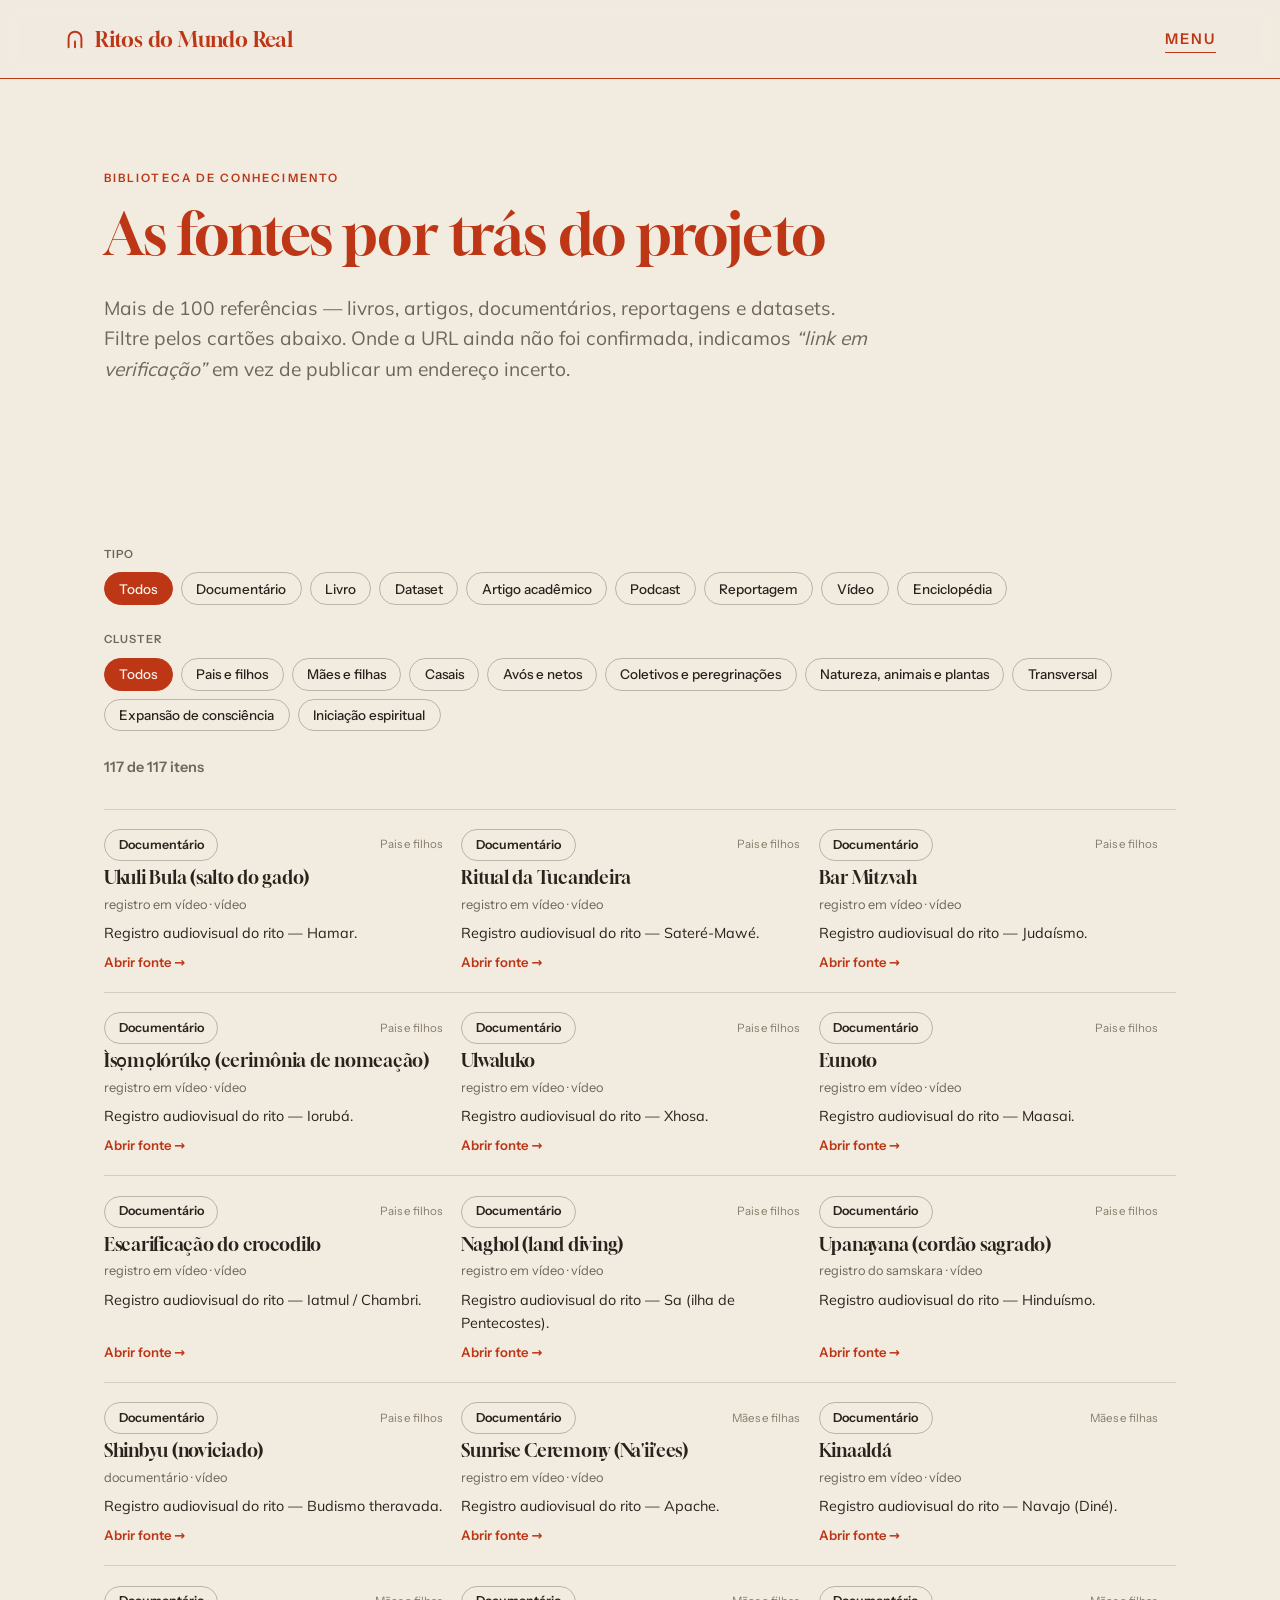
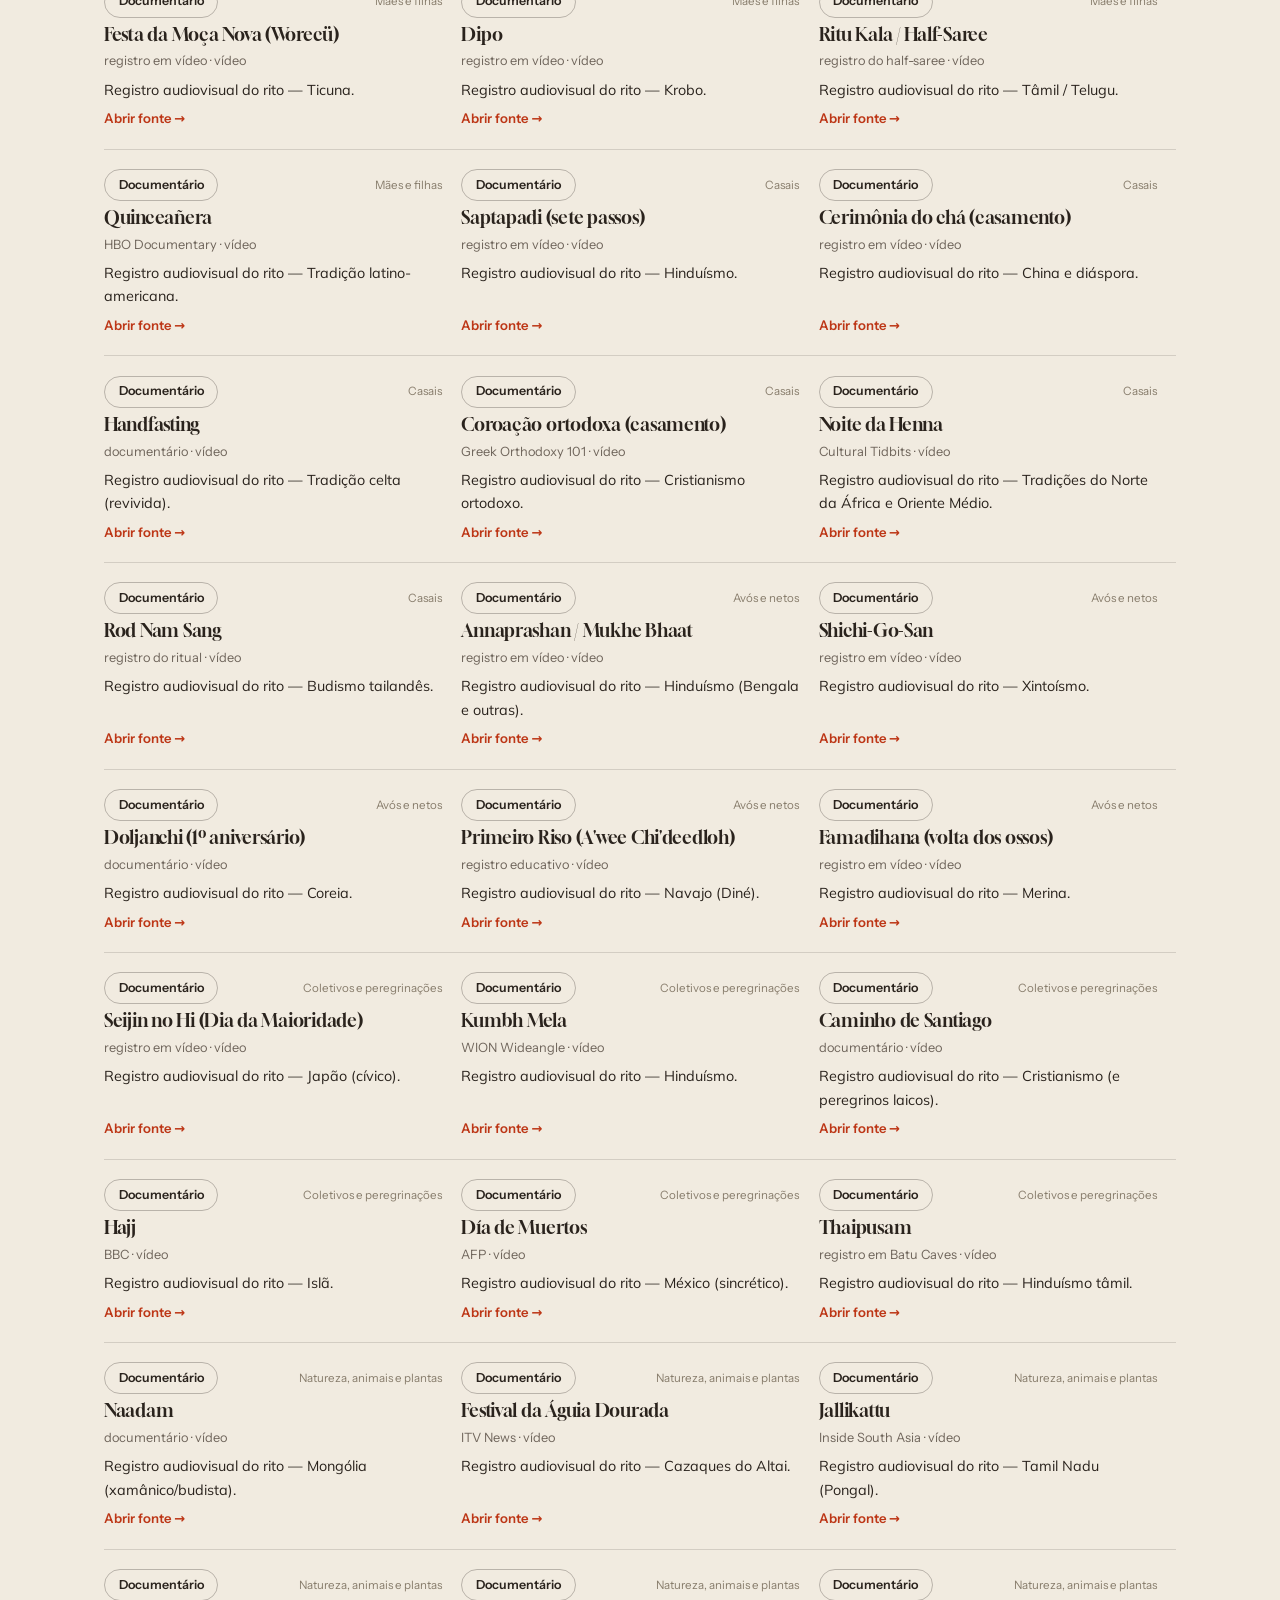
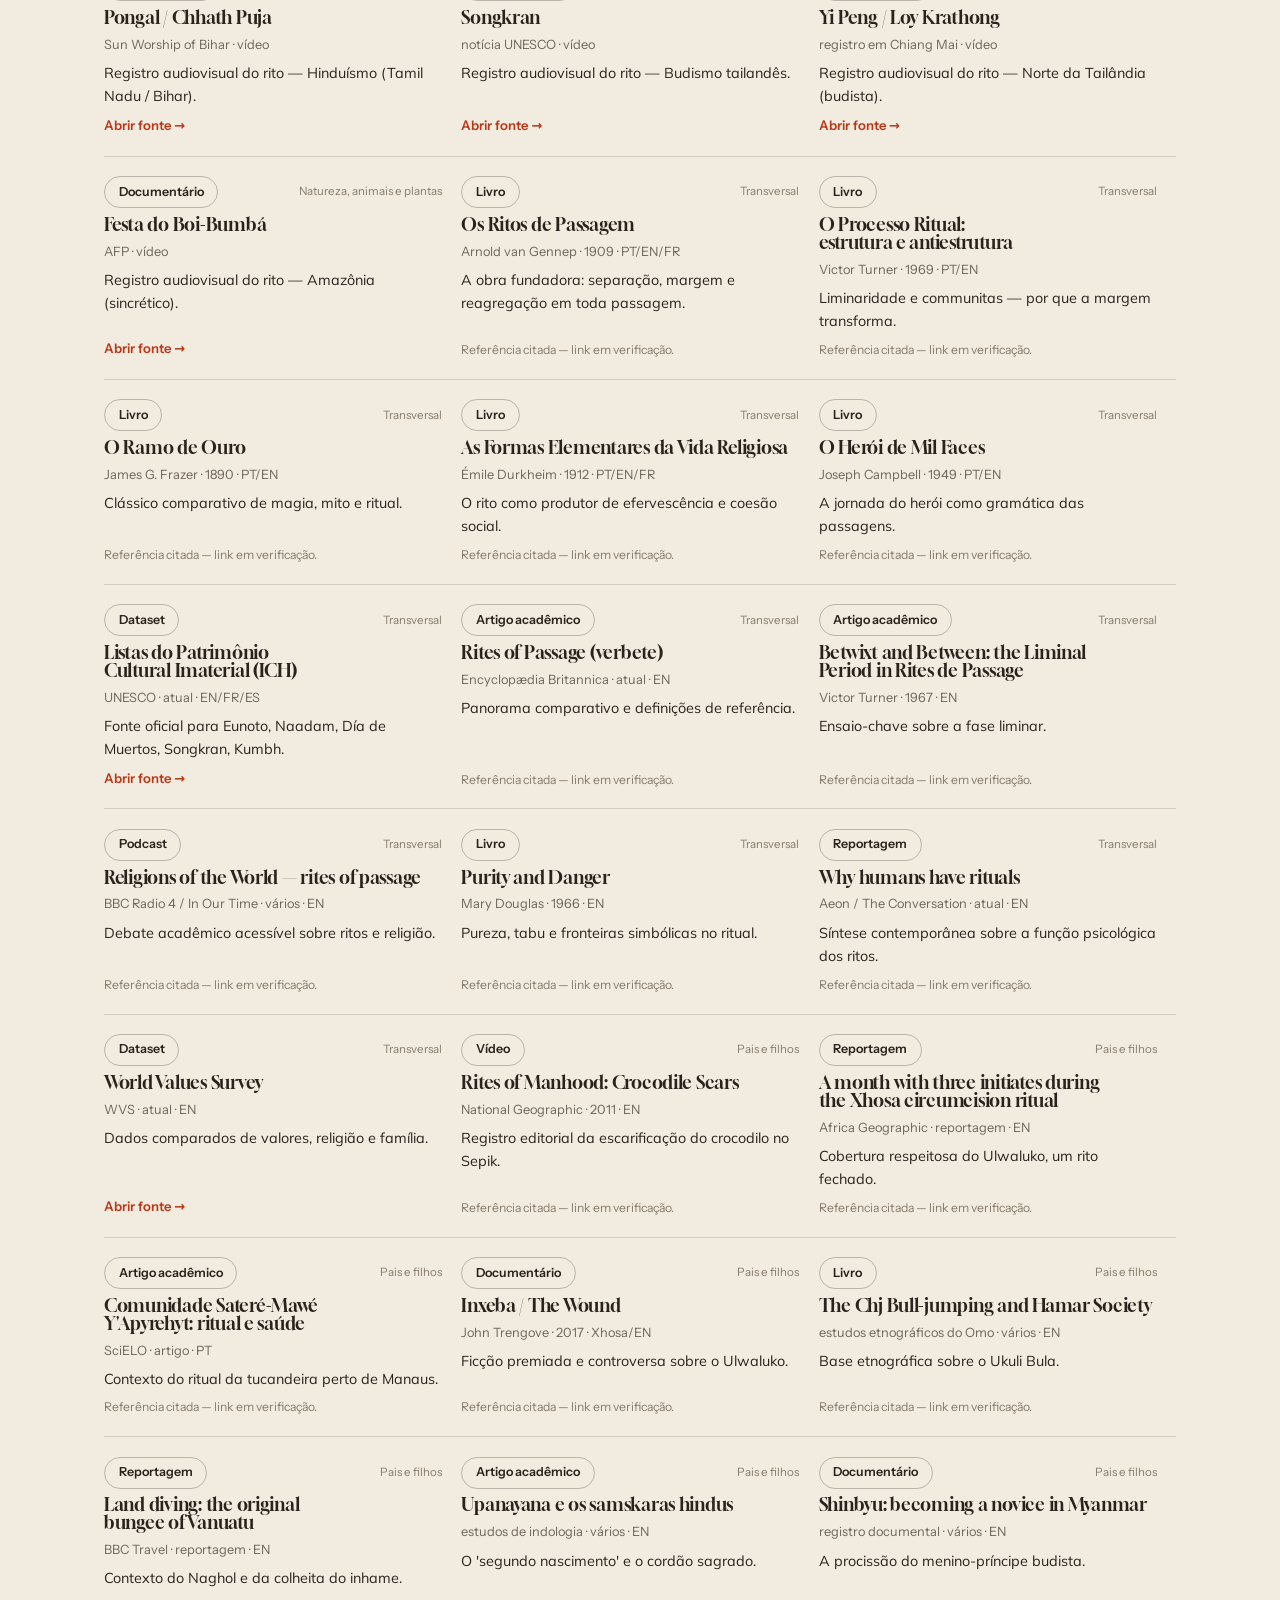
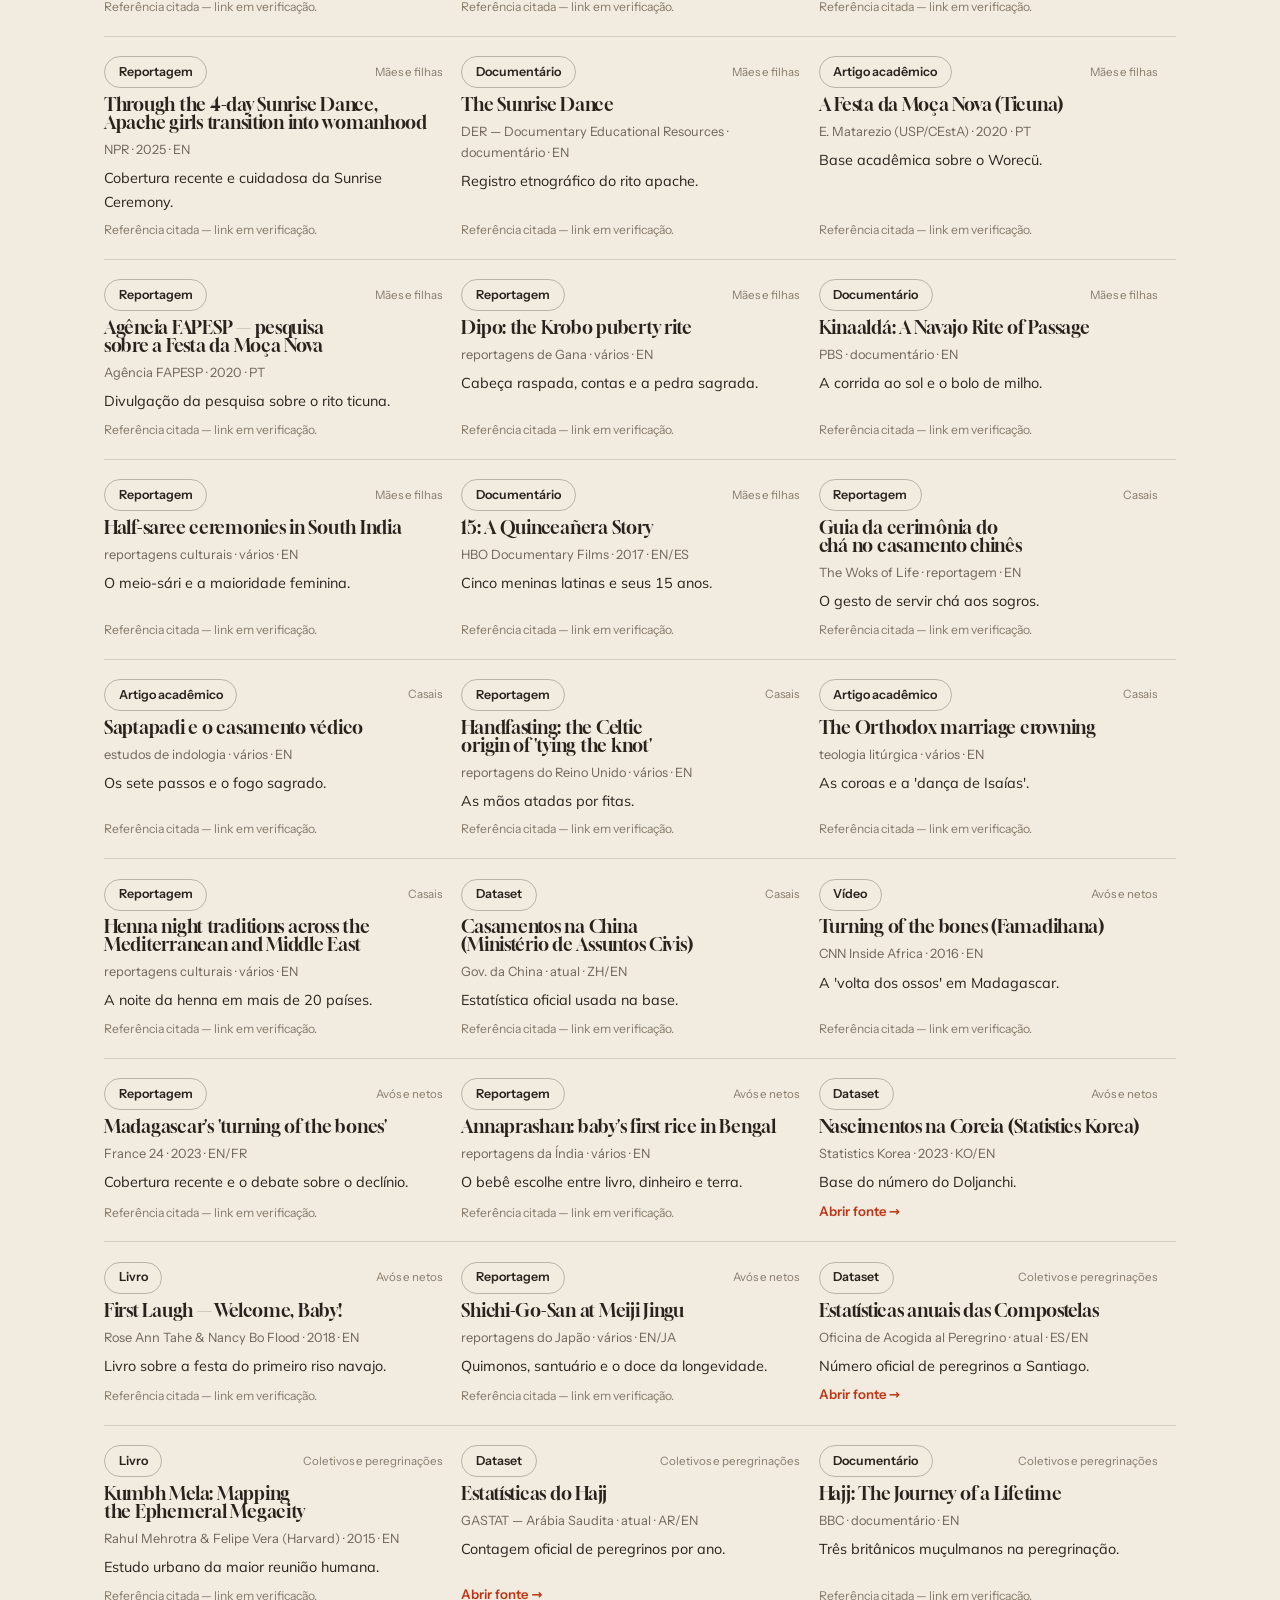
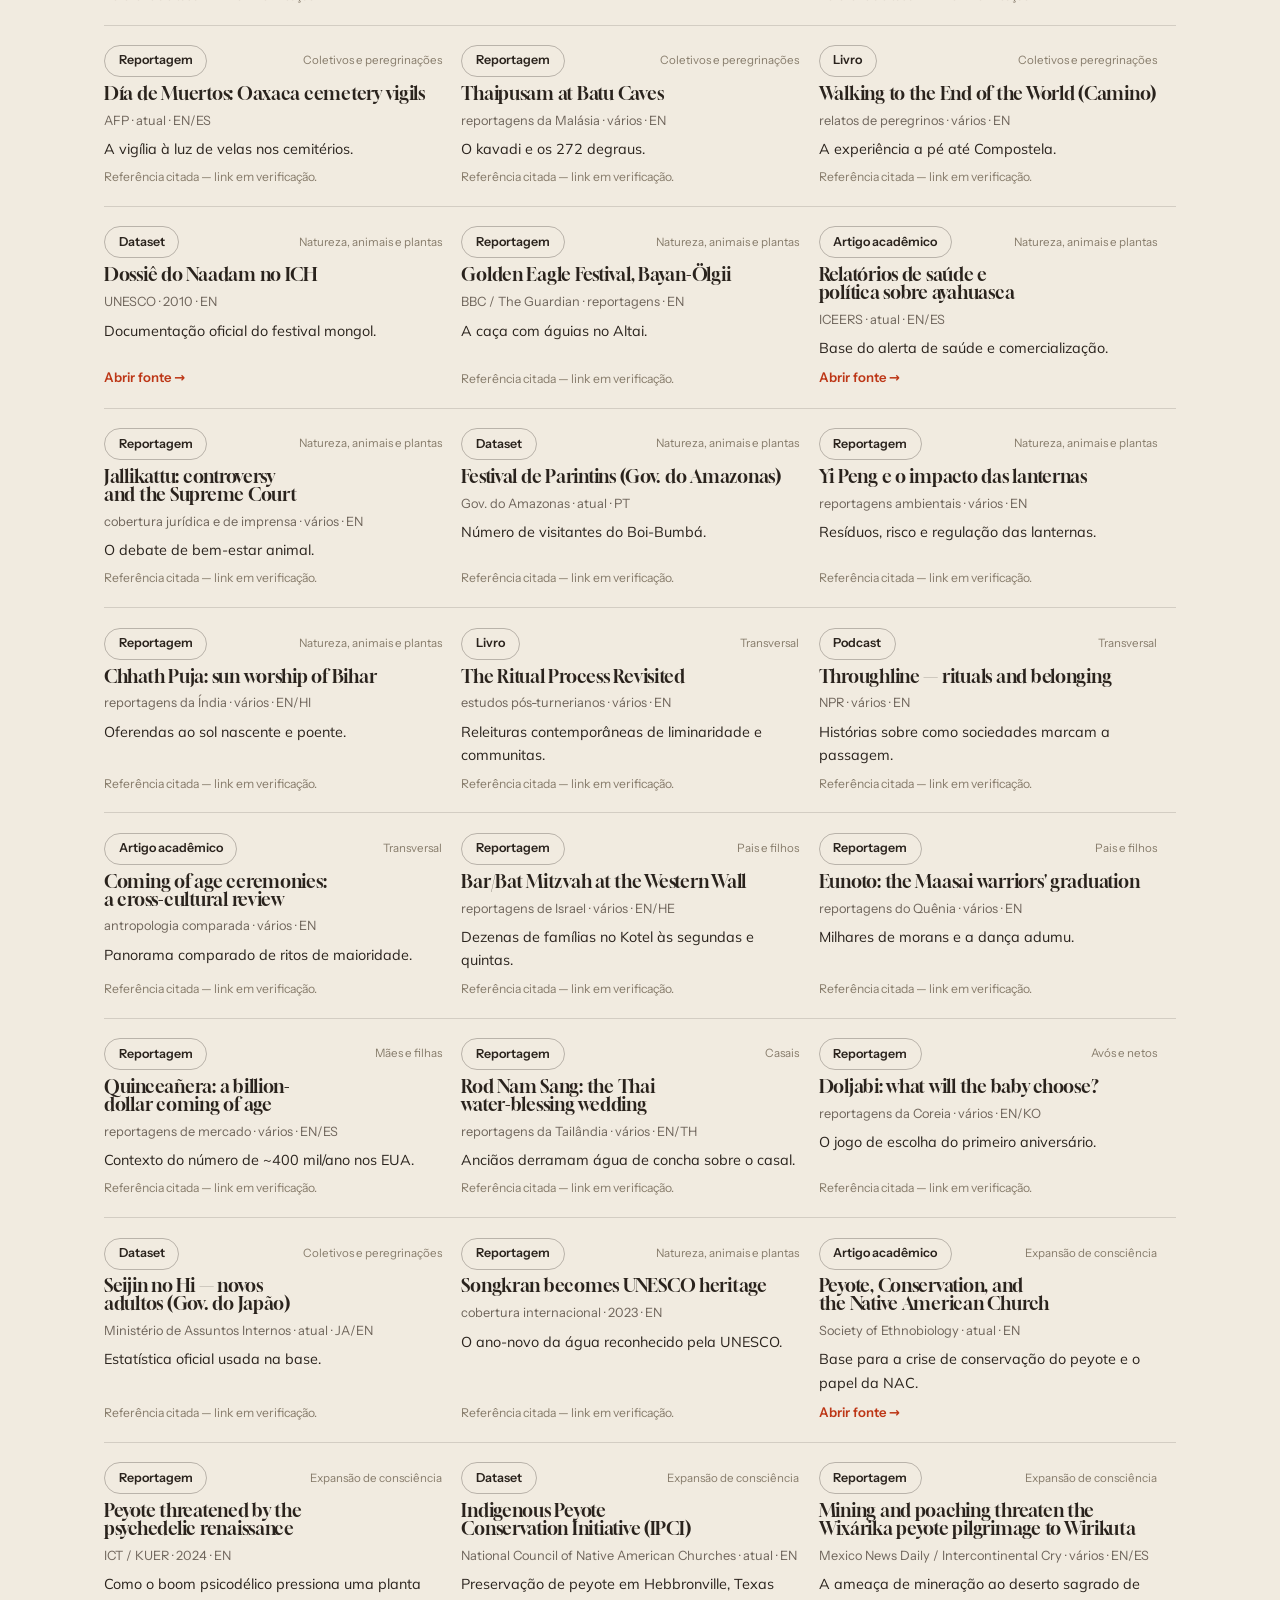
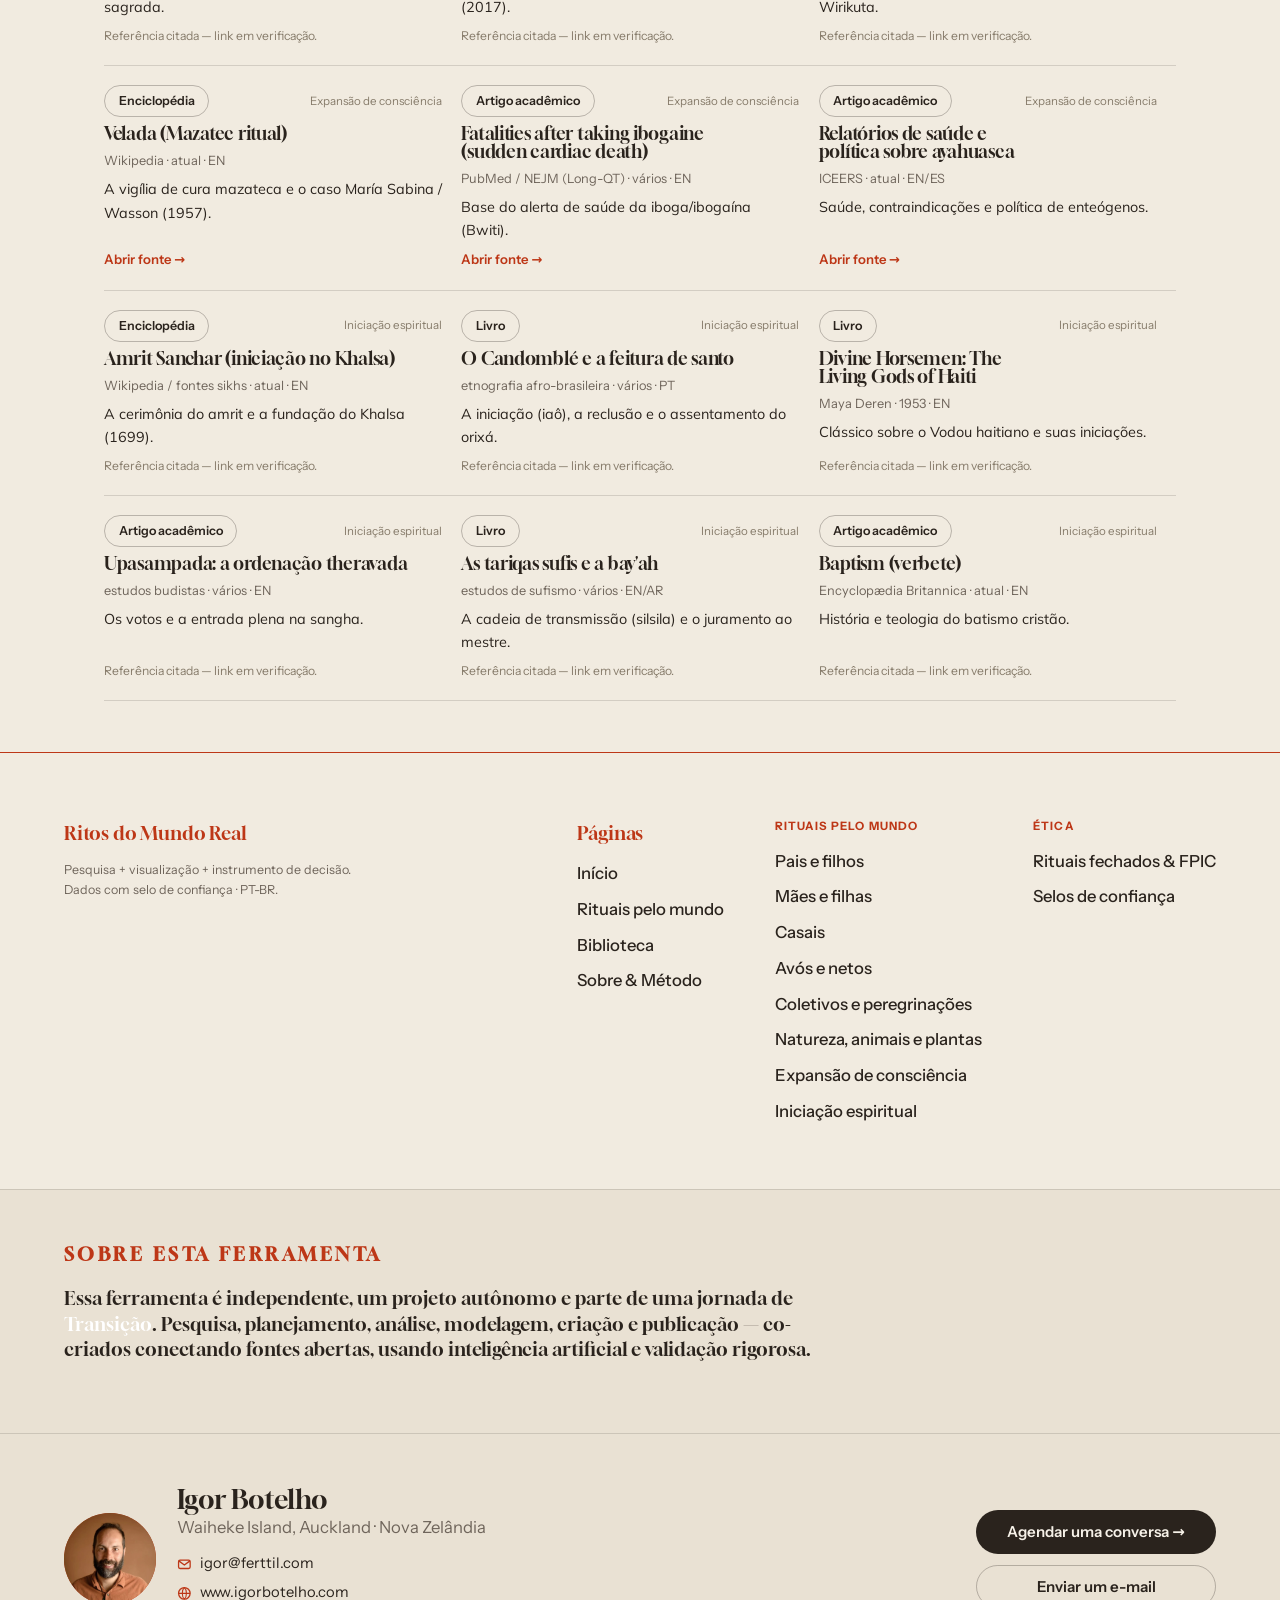
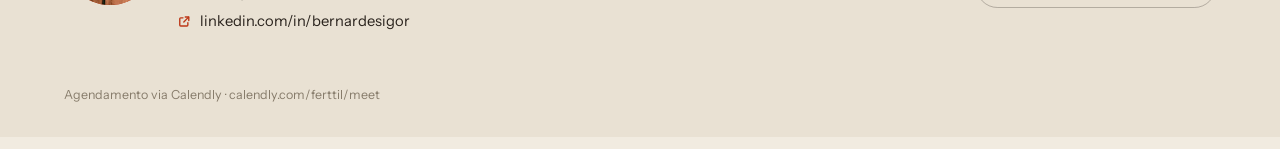
==== commit f5b9dcee: "Novo cluster "Iniciação espiritual" + 6ª regra ética (enteógenos/redução de danos) 8º cluster com 7 " ====
--- a/biblioteca/index.html
+++ b/biblioteca/index.html
@@ -42,7 +42,7 @@
             <a class="mm-page" href="../">Início</a>
             <div class="mm-block">
               <a class="mm-page" href="../clusters/">Rituais pelo mundo</a>
-              <div class="mm-subs"><a href="../clusters/pais-e-filhos/">Pais e filhos</a><a href="../clusters/maes-e-filhas/">Mães e filhas</a><a href="../clusters/casais/">Casais</a><a href="../clusters/avos-e-netos/">Avós e netos</a><a href="../clusters/coletivos-e-peregrinacoes/">Coletivos e peregrinações</a><a href="../clusters/natureza-animais-e-plantas/">Natureza, animais e plantas</a><a href="../clusters/expansao-de-consciencia/">Expansão de consciência</a></div>
+              <div class="mm-subs"><a href="../clusters/pais-e-filhos/">Pais e filhos</a><a href="../clusters/maes-e-filhas/">Mães e filhas</a><a href="../clusters/casais/">Casais</a><a href="../clusters/avos-e-netos/">Avós e netos</a><a href="../clusters/coletivos-e-peregrinacoes/">Coletivos e peregrinações</a><a href="../clusters/natureza-animais-e-plantas/">Natureza, animais e plantas</a><a href="../clusters/expansao-de-consciencia/">Expansão de consciência</a><a href="../clusters/iniciacao-espiritual/">Iniciação espiritual</a></div>
             </div>
             <a class="mm-page" href="../biblioteca/">Biblioteca</a>
             <a class="mm-page" href="../sobre/">Sobre &amp; Método</a>
@@ -76,7 +76,7 @@
         <div class="col"><b>Ritos do Mundo Real</b><small>Pesquisa + visualização + instrumento de decisão.<br>Dados com selo de confiança · PT-BR.</small></div>
         <div class="cols">
           <div class="col"><b>Páginas</b><a href="../">Início</a><a href="../clusters/">Rituais pelo mundo</a><a href="../biblioteca/">Biblioteca</a><a href="../sobre/">Sobre &amp; Método</a></div>
-          <div class="col"><b>Rituais pelo mundo</b><a href="../clusters/pais-e-filhos/">Pais e filhos</a><a href="../clusters/maes-e-filhas/">Mães e filhas</a><a href="../clusters/casais/">Casais</a><a href="../clusters/avos-e-netos/">Avós e netos</a><a href="../clusters/coletivos-e-peregrinacoes/">Coletivos e peregrinações</a><a href="../clusters/natureza-animais-e-plantas/">Natureza, animais e plantas</a><a href="../clusters/expansao-de-consciencia/">Expansão de consciência</a></div>
+          <div class="col"><b>Rituais pelo mundo</b><a href="../clusters/pais-e-filhos/">Pais e filhos</a><a href="../clusters/maes-e-filhas/">Mães e filhas</a><a href="../clusters/casais/">Casais</a><a href="../clusters/avos-e-netos/">Avós e netos</a><a href="../clusters/coletivos-e-peregrinacoes/">Coletivos e peregrinações</a><a href="../clusters/natureza-animais-e-plantas/">Natureza, animais e plantas</a><a href="../clusters/expansao-de-consciencia/">Expansão de consciência</a><a href="../clusters/iniciacao-espiritual/">Iniciação espiritual</a></div>
           <div class="col"><b>Ética</b><a href="../sobre/#etica">Rituais fechados &amp; FPIC</a><a href="../sobre/#selos">Selos de confiança</a></div>
         </div>
       </footer>
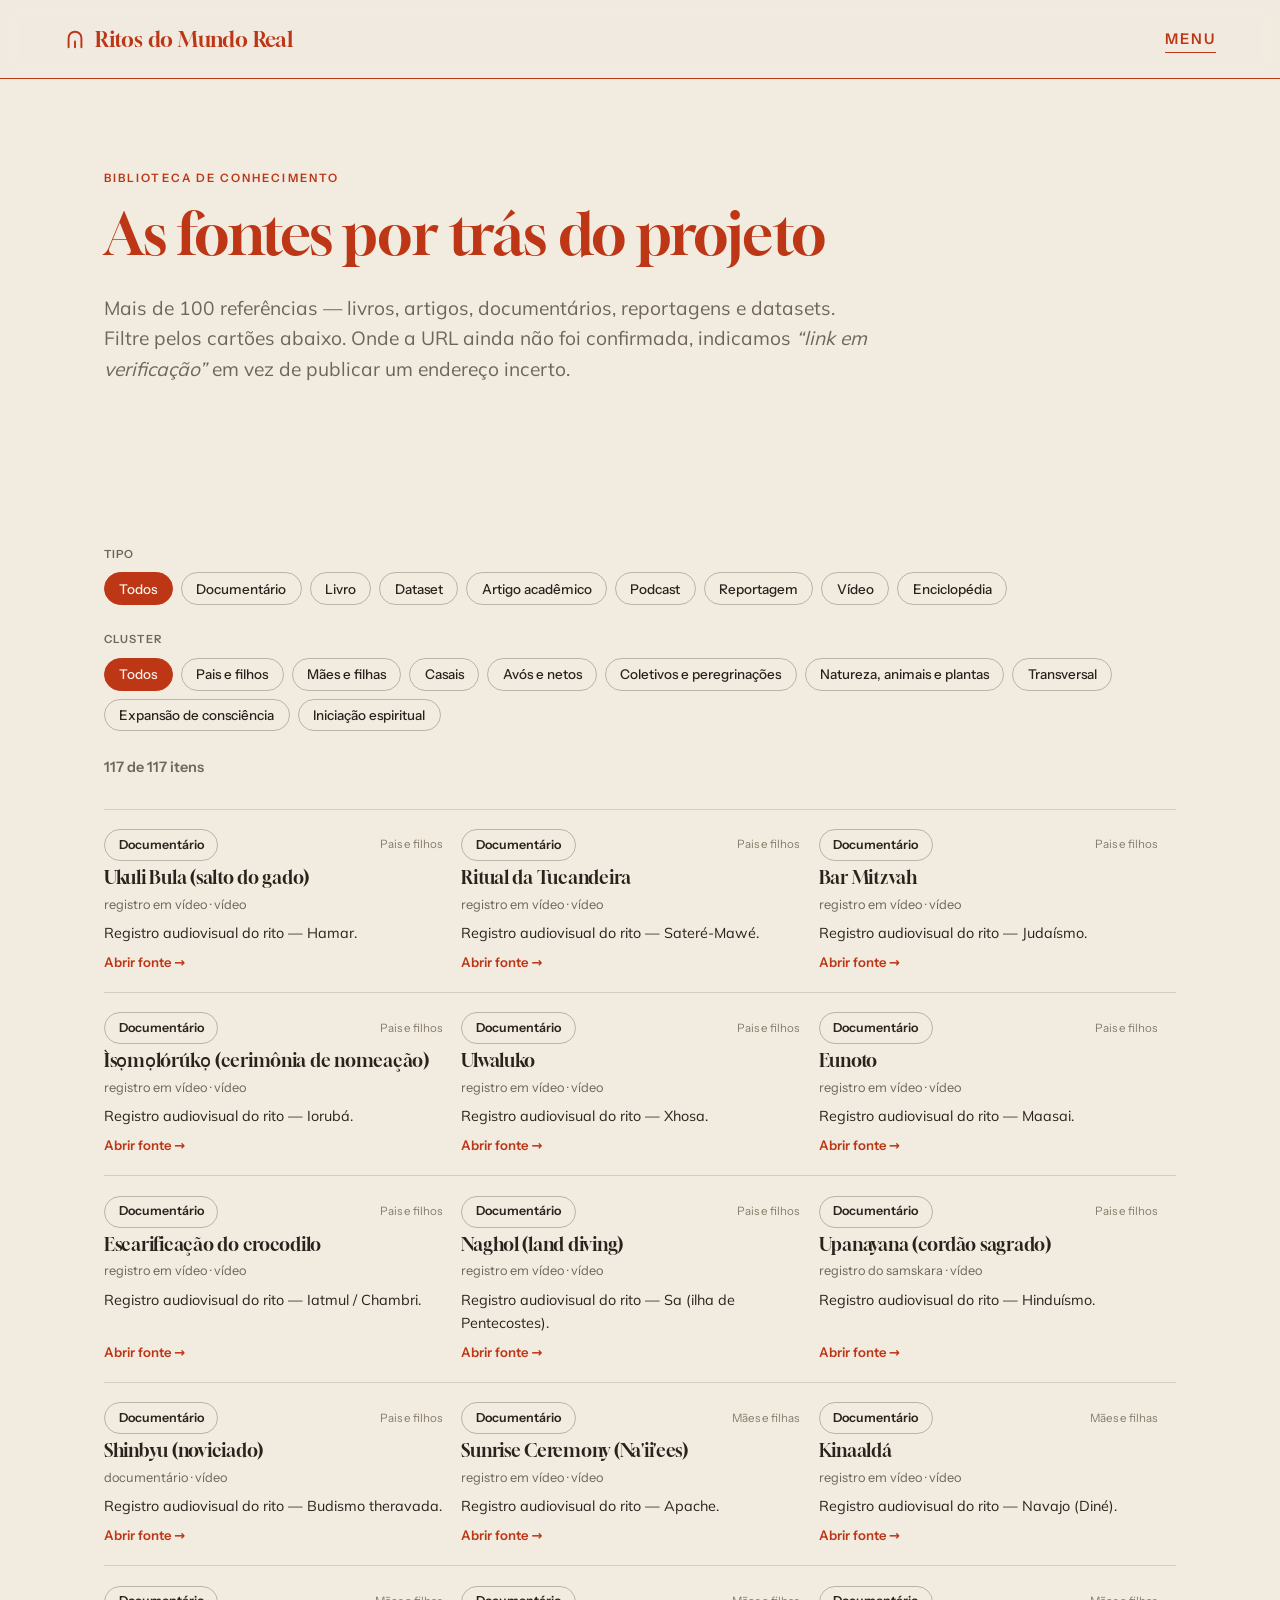
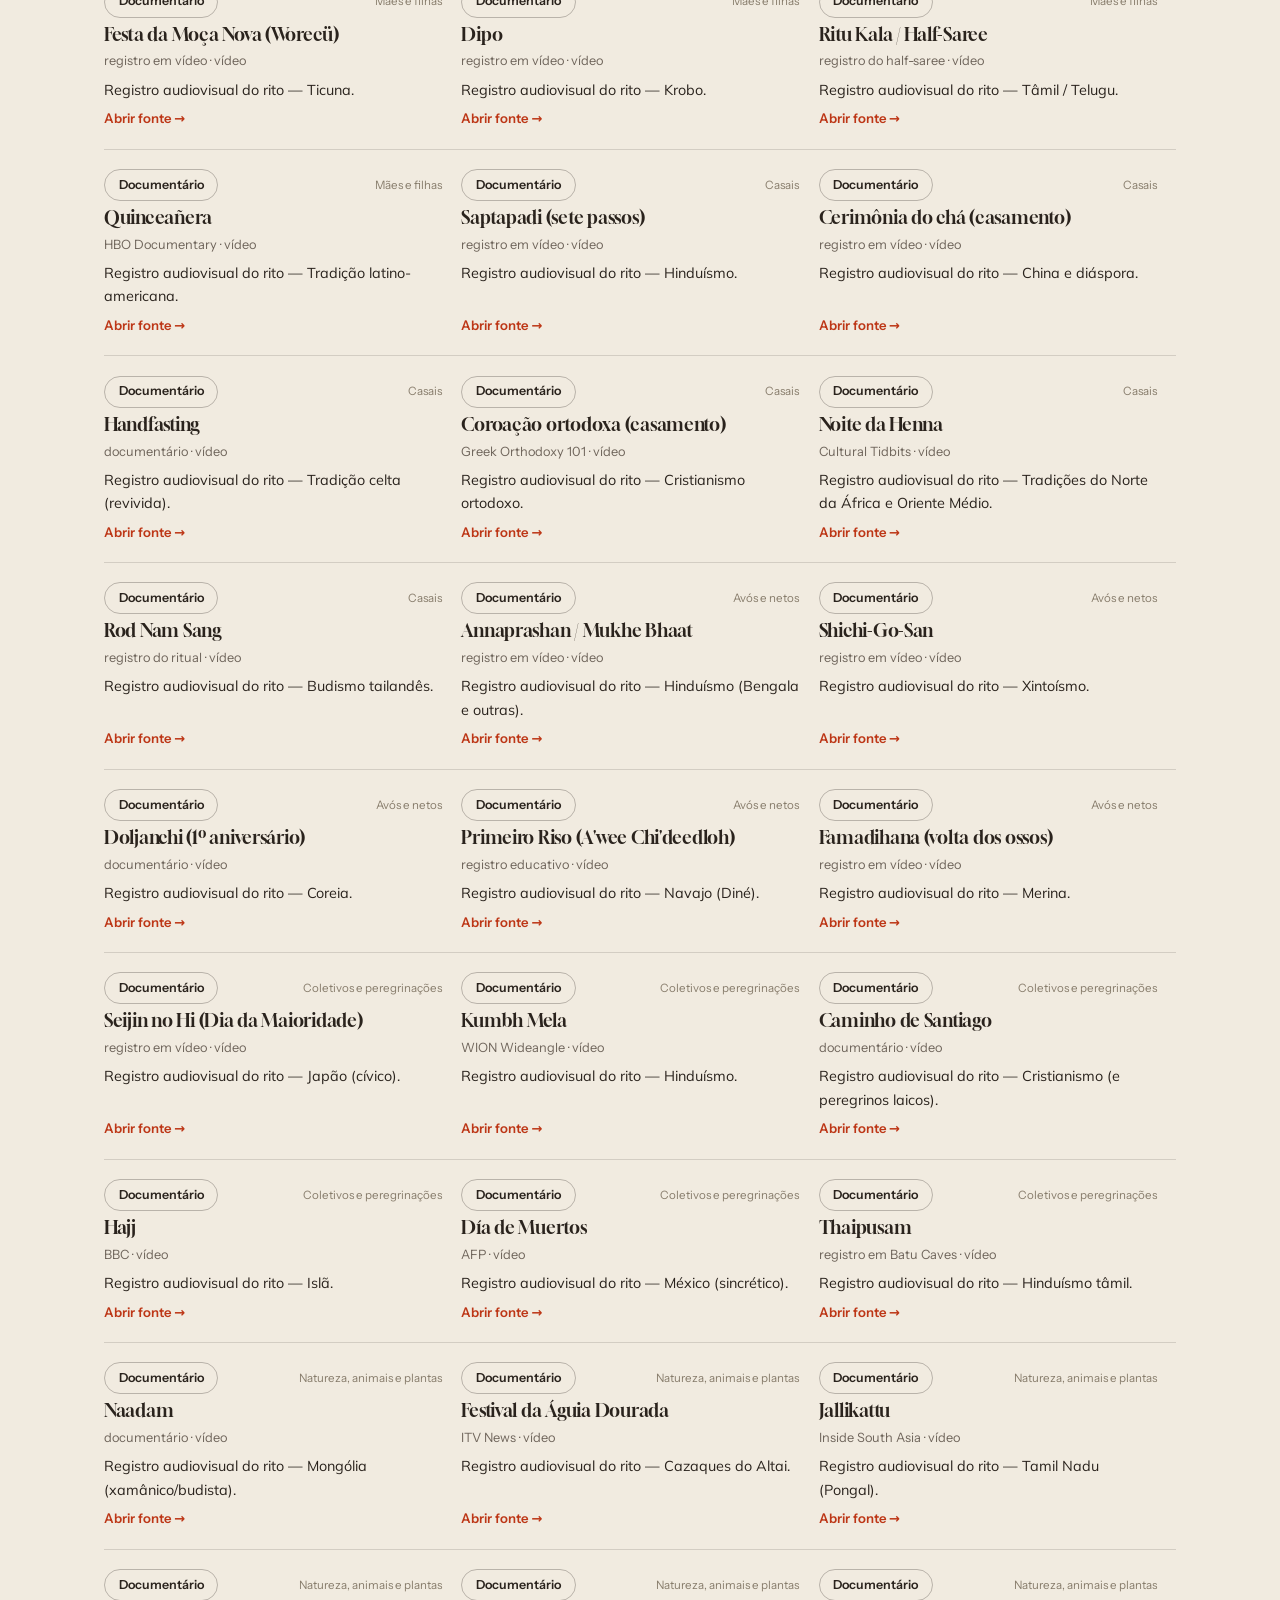
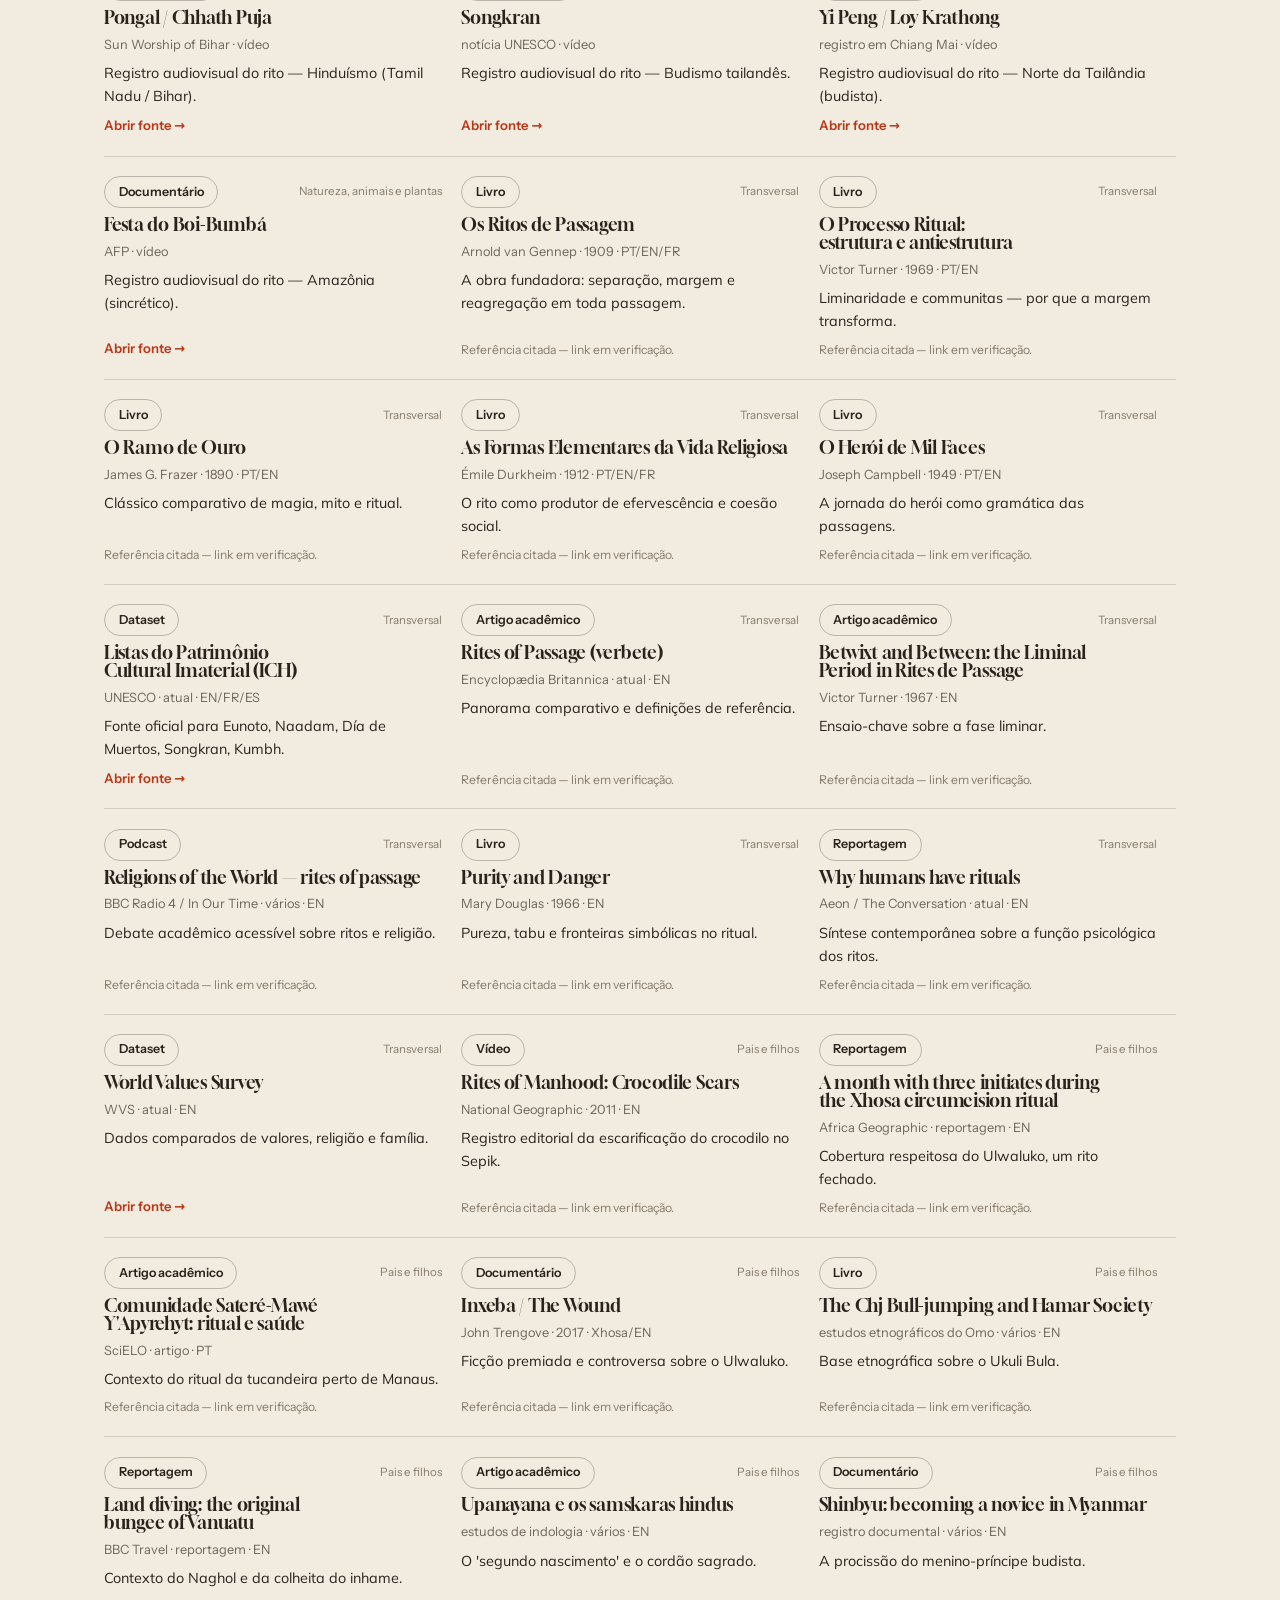
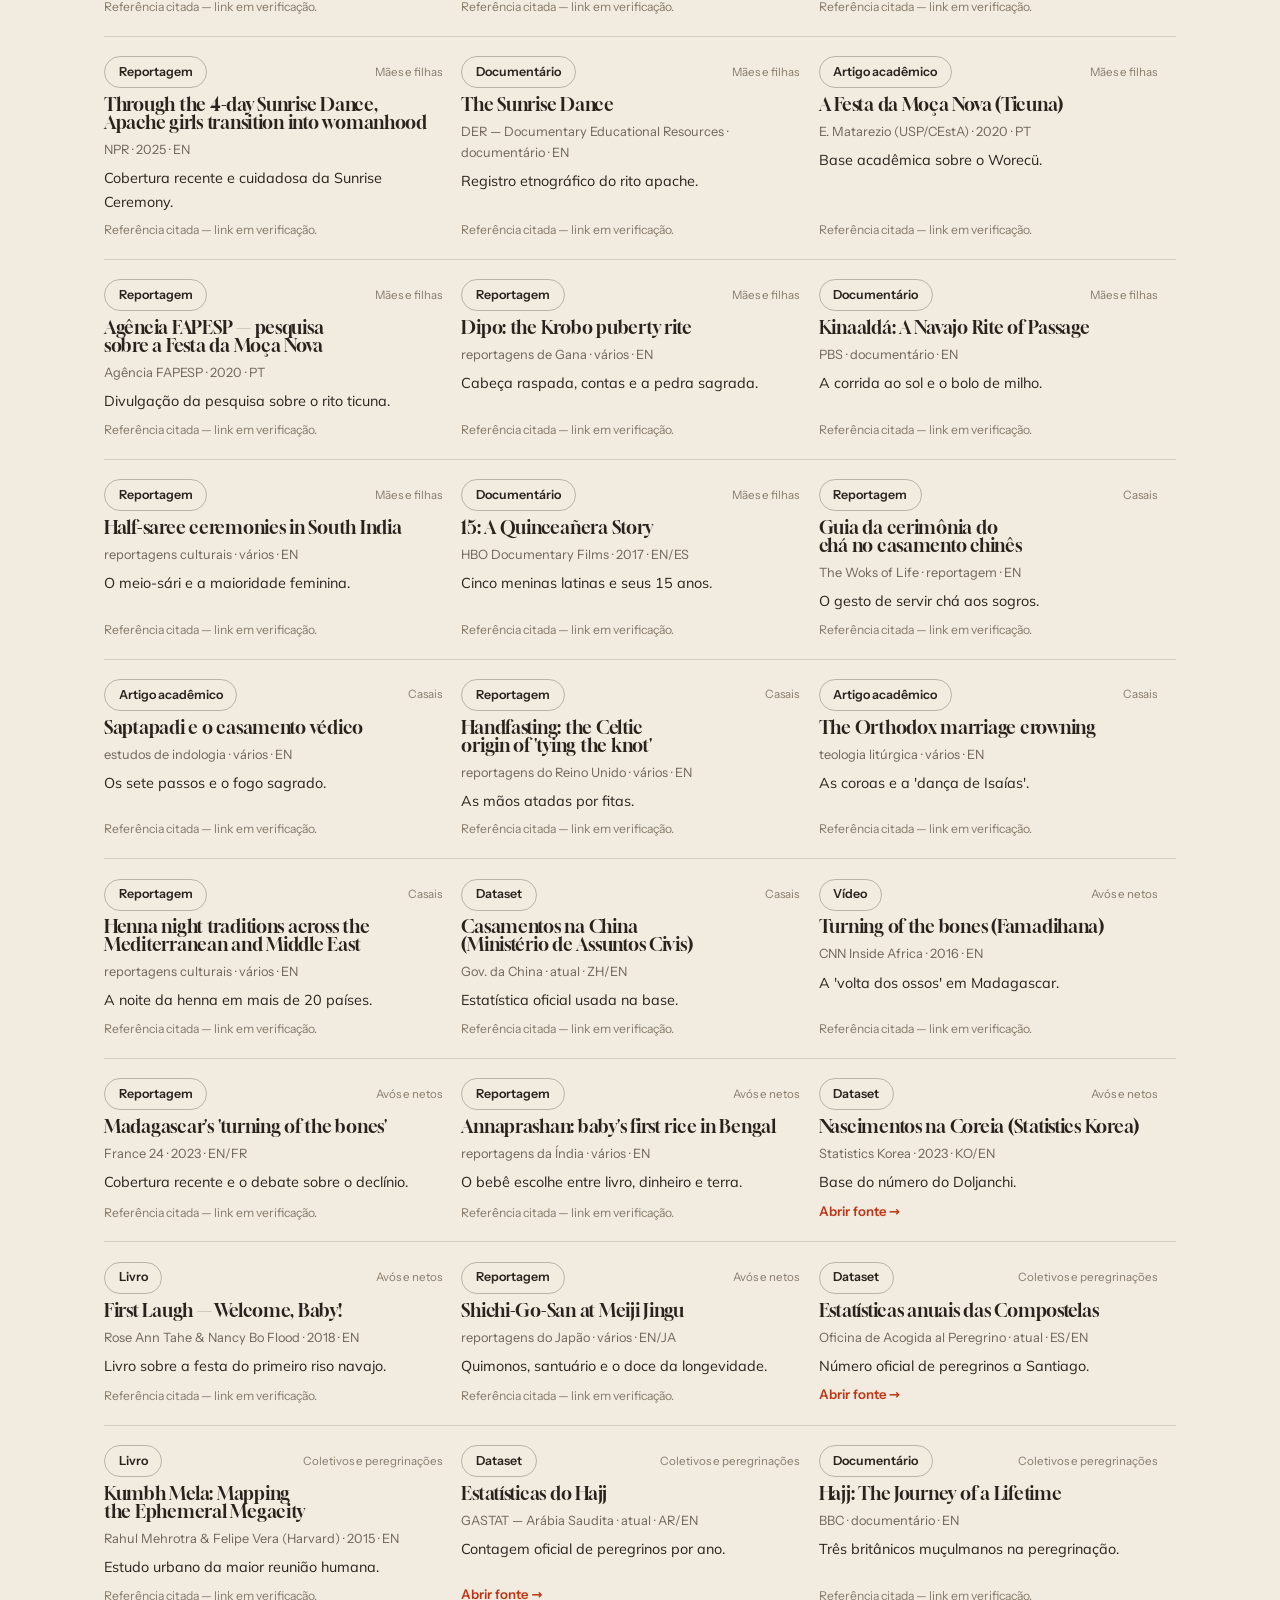
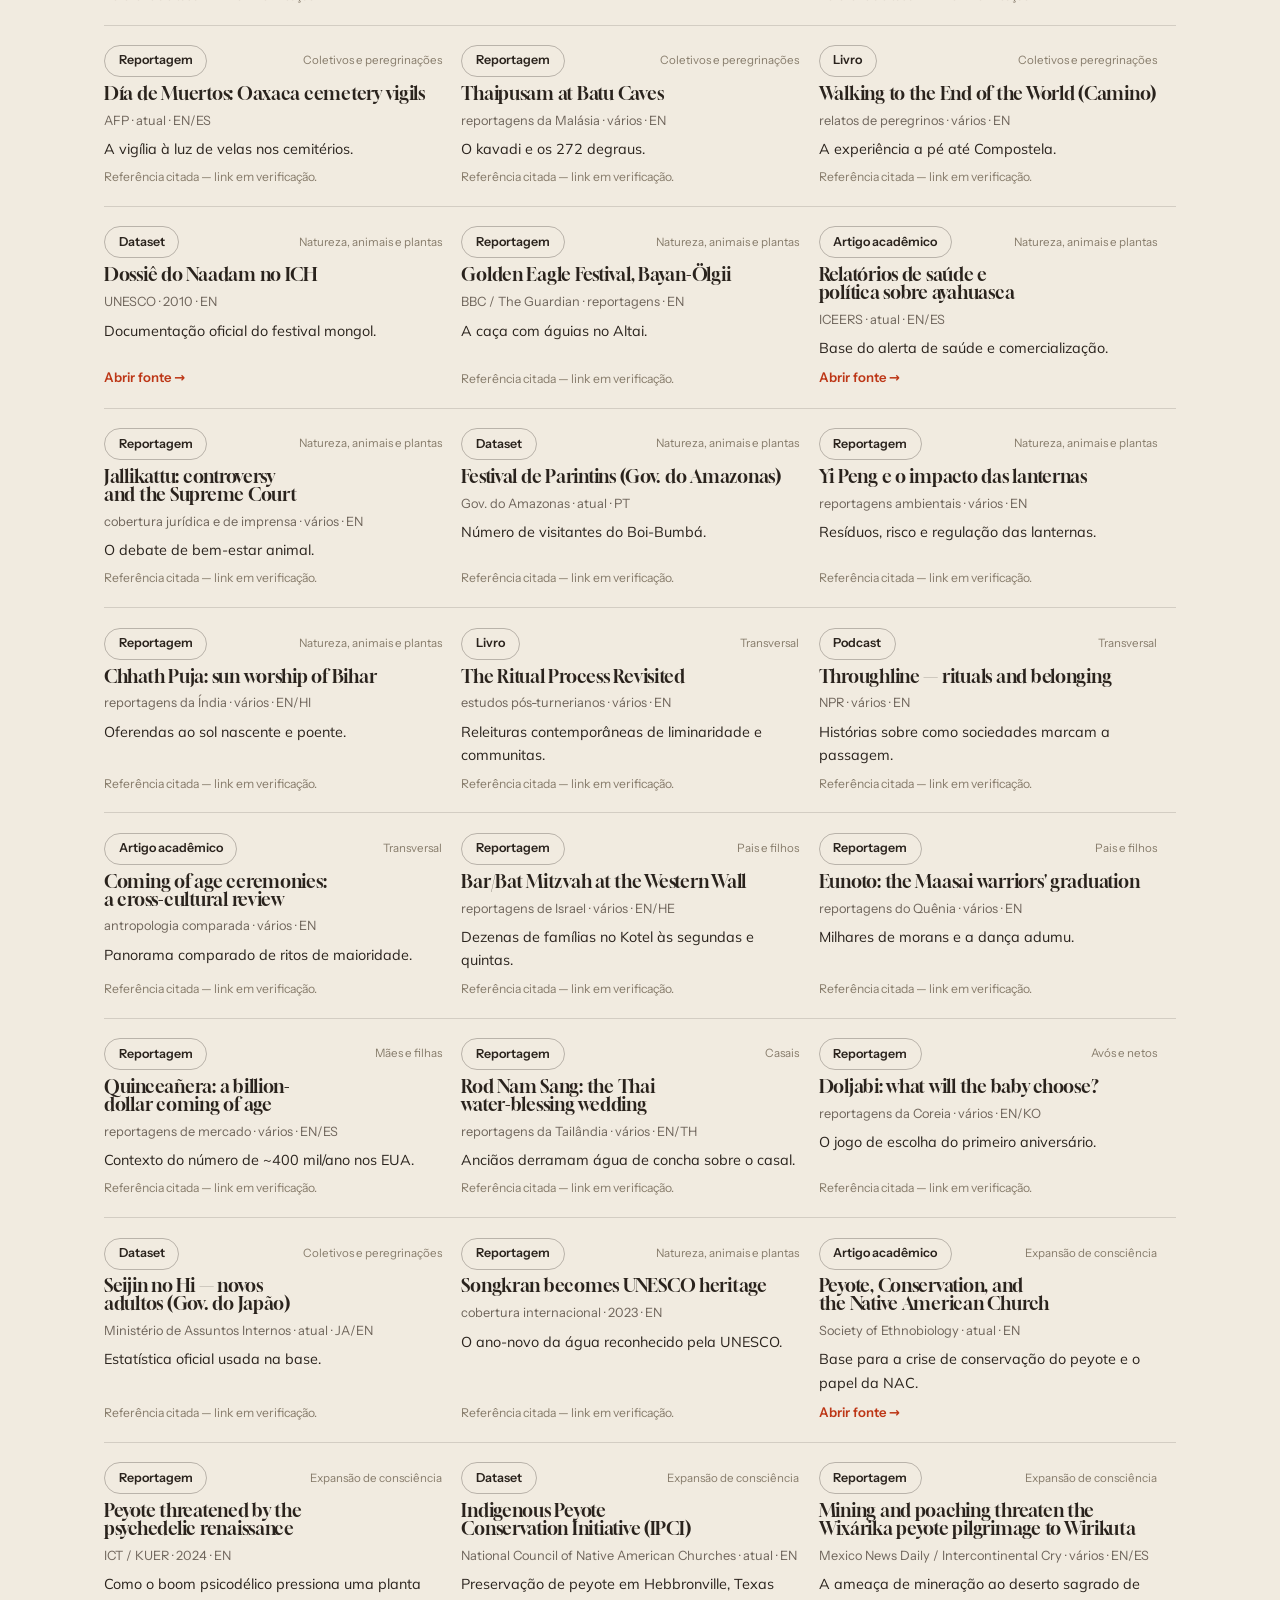
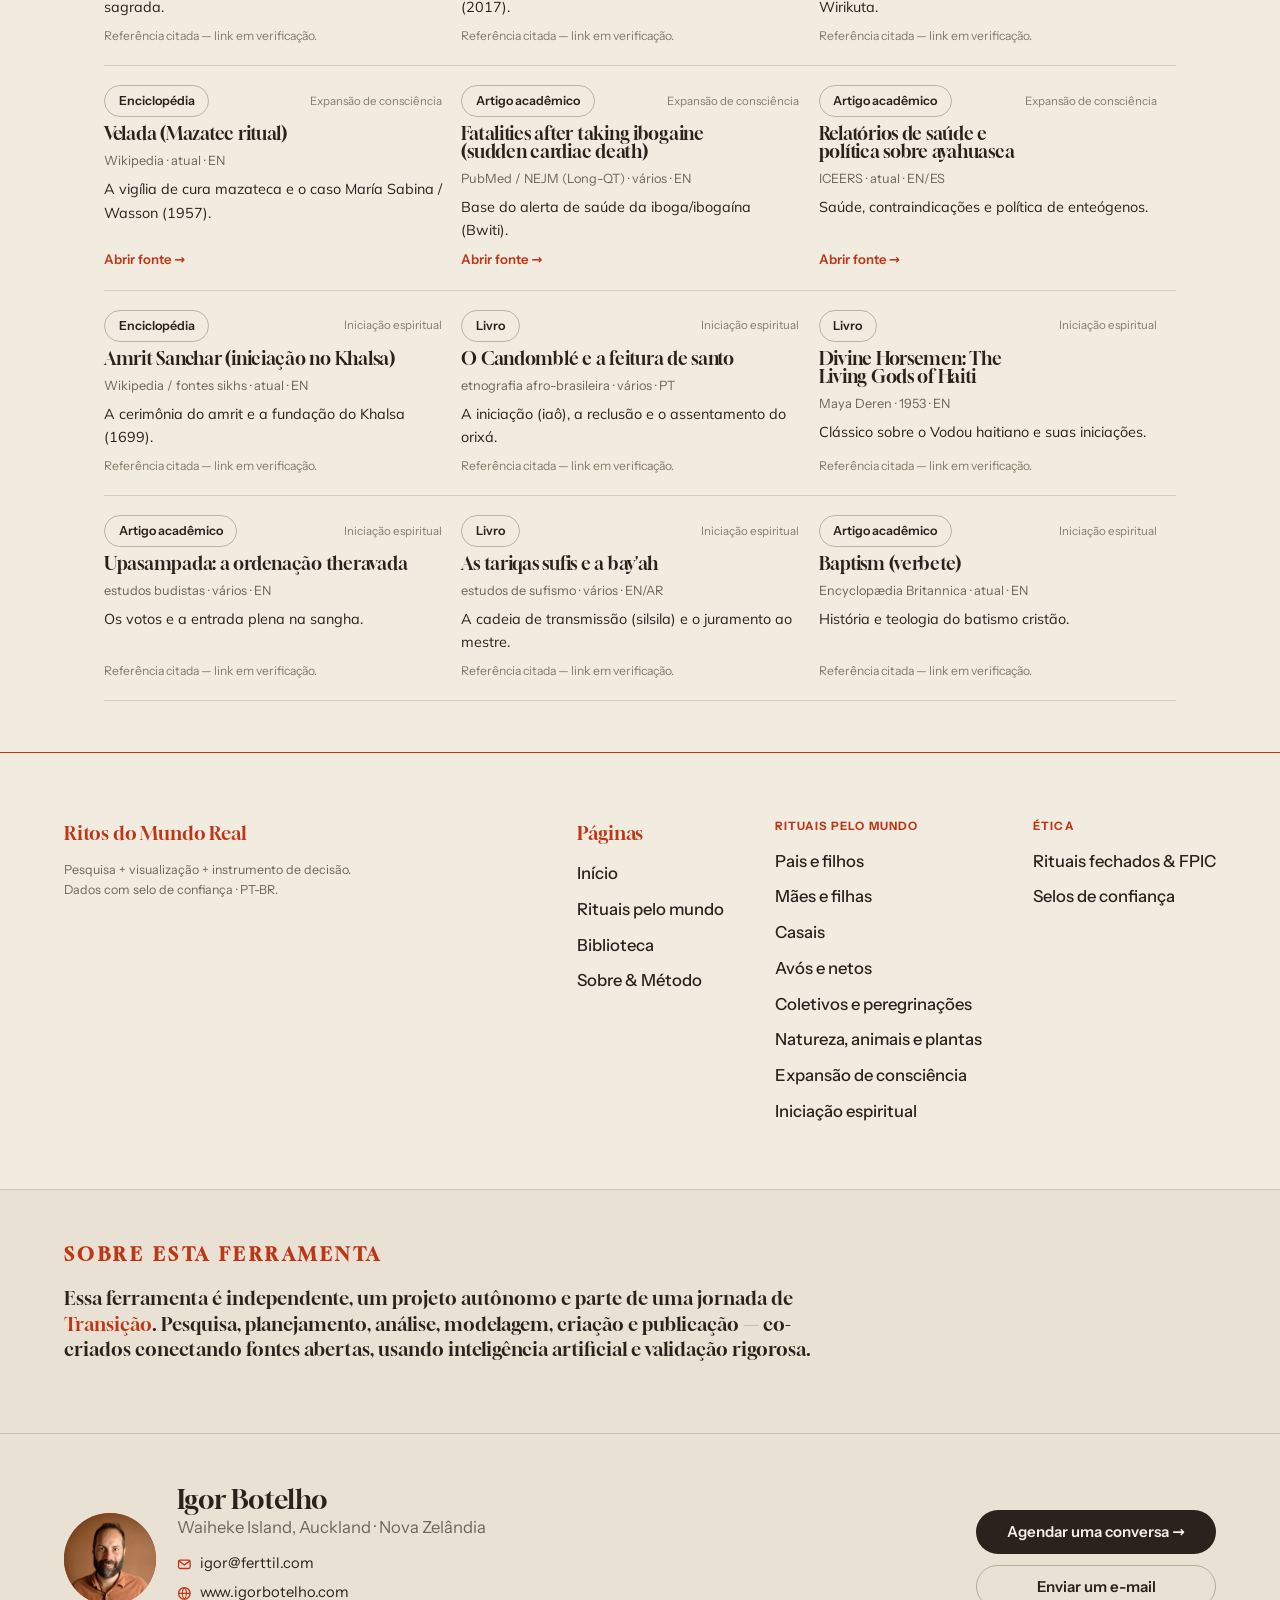
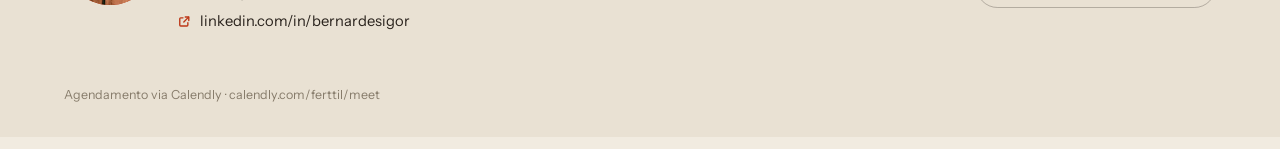
==== commit f012f7e6: "Redesenha instrumento de decisão e corrige legibilidade global - Cards de resultado do instrumento d" ====
--- a/biblioteca/index.html
+++ b/biblioteca/index.html
@@ -48,10 +48,10 @@
             <a class="mm-page" href="../sobre/">Sobre &amp; Método</a>
           </nav>
           <aside class="mm-aside">
-            <p class="eyebrow" style="color:var(--lime)">Comece por aqui</p>
-            <p style="color:var(--on-forest-dim)">Filtre rituais por quem participa, pelo sentimento que tratam e pelo que muda para quem passa — no instrumento de decisão.</p>
+            <p class="eyebrow">Comece por aqui</p>
+            <p style="color:var(--muted)">Filtre rituais por quem participa, pelo sentimento que tratam e pelo que muda para quem passa — no instrumento de decisão.</p>
             <a class="btn btn--lime" href="../#instrumento">Instrumento de decisão</a>
-            <a class="btn btn--ghost" style="color:#fff" href="https://calendly.com/ferttil/meet" target="_blank" rel="noopener">Agendar uma conversa</a>
+            <a class="btn btn--soft" href="https://calendly.com/ferttil/meet" target="_blank" rel="noopener">Agendar uma conversa</a>
           </aside>
         </div>
       </div>
@@ -84,7 +84,7 @@
       <section class="author" aria-label="Sobre esta ferramenta">
         <div class="author__band">
           <p class="eyebrow">Sobre esta ferramenta</p>
-          <p>Essa ferramenta é independente, um projeto autônomo e parte de uma jornada de <strong style="color:#fff">Transição</strong>. Pesquisa, planejamento, análise, modelagem, criação e publicação — co-criados conectando fontes abertas, usando inteligência artificial e validação rigorosa.</p>
+          <p>Essa ferramenta é independente, um projeto autônomo e parte de uma jornada de <strong>Transição</strong>. Pesquisa, planejamento, análise, modelagem, criação e publicação — co-criados conectando fontes abertas, usando inteligência artificial e validação rigorosa.</p>
         </div>
         <div class="author__card">
           <div class="author__who">
--- a/assets/css/site.css
+++ b/assets/css/site.css
@@ -39,7 +39,7 @@
   --line-2:rgba(42,35,29,.28);
 
   /* selos (mínimos): confirmado forte, parcial coral, estimativa fraco */
-  --seal-conf:#2a231d; --seal-parcial:#bd3717; --seal-est:#9c9184;
+  --seal-conf:#2a231d; --seal-parcial:#bd3717; --seal-est:#877c6b;
 
   --map-sea:transparent; --map-land:rgba(42,35,29,.10); --map-line:rgba(42,35,29,.45);
 
@@ -157,16 +157,23 @@
 .kb img{animation:none}                                /* sem ken-burns; minimal */
 
 /* ---------- HERO ---------- */
-.hero{display:grid;grid-template-columns:1.05fr .95fr;gap:clamp(24px,4vw,64px);align-items:center;
+.hero{display:grid;grid-template-columns:1fr 1.06fr;gap:clamp(24px,4vw,60px);align-items:center;
   padding:clamp(40px,6vw,88px) clamp(20px,5vw,64px) clamp(24px,3vw,48px)}
 .hero__title{font-size:clamp(2.7rem,6.8vw,6rem);line-height:.96;margin:.1rem 0 1.1rem;color:var(--coral)}
 .hero__title em{font-style:normal;color:var(--ink)}
 .hero__sub{font-family:var(--font-ui);font-weight:400;font-size:clamp(1.05rem,1.4vw,1.24rem);color:var(--muted);max-width:46ch;margin-bottom:1.6rem}
 .hero__cta{display:flex;gap:.8rem;flex-wrap:wrap}
 .hero__media{position:relative}
-.hero__media .pframe{aspect-ratio:4/4.6}
-.hero__media .pframe:hover img{transform:scale(1.03)}
-.hero__badge{position:absolute;top:14px;left:14px;z-index:2;background:color-mix(in srgb,var(--paper) 82%,transparent);backdrop-filter:blur(4px)}
+.hero__media .pframe{aspect-ratio:4/4.9;box-shadow:0 40px 80px -40px rgba(42,35,29,.55)}
+.hero__media .pframe:hover img{transform:scale(1.045)}
+@media(min-width:900px){
+  .hero{padding-right:0}
+  .hero__media{margin-right:calc(-1 * clamp(20px,5vw,64px))}
+  .hero__media .pframe{border-top-right-radius:0;border-bottom-right-radius:0}
+}
+.hero__badge{position:absolute;top:18px;left:18px;z-index:2;height:34px;
+  background:color-mix(in srgb,var(--coral) 90%,#000);border-color:transparent;color:#fff;
+  letter-spacing:.015em;box-shadow:0 10px 26px rgba(42,35,29,.3);backdrop-filter:none}
 .hero__float{margin-top:1rem}
 .hero__float .k{font-family:var(--font-ui);font-weight:600;font-size:.68rem;text-transform:uppercase;letter-spacing:.14em;color:var(--faint);margin-bottom:.3rem}
 .hero__float .v{display:flex;gap:.9rem;flex-wrap:wrap;font-family:var(--font-ui);font-size:.86rem}
@@ -247,16 +254,40 @@
   background:transparent url("data:image/svg+xml,%3Csvg xmlns='http://www.w3.org/2000/svg' width='12' height='8' viewBox='0 0 12 8'%3E%3Cpath d='M1 1l5 5 5-5' fill='none' stroke='%23bd3717' stroke-width='1.6' stroke-linecap='round'/%3E%3C/svg%3E") no-repeat right .2rem center;
   border:0;border-bottom:1px solid var(--line-2);border-radius:0;padding:.7rem 1.6rem .7rem 0;cursor:pointer;transition:border-color .25s}
 .field select:focus{border-color:var(--coral);outline:none}
-.tool__actions{display:flex;gap:.8rem;align-items:center;flex-wrap:wrap}
-.tool__count{font-family:var(--font-ui);font-weight:600;font-size:.86rem;color:var(--muted)}
-.results{display:grid;grid-template-columns:repeat(auto-fill,minmax(250px,1fr));gap:0;margin-top:1.6rem;border-top:1px solid var(--line)}
-.rcard{padding:1.2rem 1.2rem 1.2rem 0;border-bottom:1px solid var(--line);display:flex;flex-direction:column;gap:.5rem;background:none}
-.rcard h4{font-family:var(--font-display);font-size:1.18rem;margin:0;color:var(--ink)}
-.rcard .meta{font-family:var(--font-ui);font-size:.8rem;color:var(--muted)}
-.rcard .tags{display:flex;flex-wrap:wrap;gap:.4rem}
-.rcard .more{font-family:var(--font-ui);font-weight:600;font-size:.82rem;color:var(--coral);text-decoration:none;margin-top:.2rem}
-.rcard .more:hover{text-decoration:underline}
-.results__empty{grid-column:1/-1;color:var(--muted);font-family:var(--font-ui);padding:1.2rem 0}
+.tool__actions{display:flex;gap:.9rem;align-items:center;flex-wrap:wrap;padding-top:.4rem}
+.tool__count{font-family:var(--font-ui);font-weight:600;font-size:.8rem;color:var(--cream);background:var(--coral);
+  border-radius:var(--r-pill);padding:.34rem .85rem;letter-spacing:.01em;line-height:1;
+  transition:transform .3s var(--ease)}
+.tool__count.bump{transform:scale(1.12)}
+
+.results{display:grid;grid-template-columns:repeat(auto-fill,minmax(228px,1fr));gap:clamp(14px,1.6vw,22px);margin-top:1.9rem}
+.rcard{background:var(--paper);border:1px solid var(--line);border-radius:var(--r);overflow:hidden;
+  transition:transform .55s var(--ease-out),box-shadow .55s var(--ease-out),border-color .3s}
+.rcard:hover{transform:translateY(-6px);box-shadow:0 26px 48px -28px rgba(42,35,29,.5);border-color:var(--line-2)}
+.rcard__hit{display:flex;flex-direction:column;height:100%;text-decoration:none;color:inherit}
+.rcard__media{position:relative;aspect-ratio:16/10;overflow:hidden;background:var(--sand)}
+.rcard__media img{width:100%;height:100%;object-fit:cover;display:block;transition:transform 1.1s var(--ease-out)}
+.rcard:hover .rcard__media img{transform:scale(1.07)}
+.rcard__media::after{content:"";position:absolute;inset:0;background:linear-gradient(180deg,transparent 40%,rgba(24,17,12,.62));pointer-events:none}
+.rcard__cluster{position:absolute;left:12px;bottom:9px;z-index:2;color:#fff;
+  font-family:var(--font-ui);font-weight:600;font-size:.68rem;text-transform:uppercase;letter-spacing:.11em;
+  text-shadow:0 1px 8px rgba(20,14,10,.7)}
+.rcard__status{position:absolute;top:10px;right:10px;z-index:2;display:inline-flex;align-items:center;height:25px;
+  padding:0 .62rem;border-radius:var(--r-pill);background:var(--cream);color:var(--c);border:1px solid var(--line);
+  font-family:var(--font-ui);font-weight:600;font-size:.66rem;letter-spacing:.01em;line-height:1}
+.rcard__body{display:flex;flex-direction:column;gap:.46rem;padding:.95rem 1.05rem 1.05rem;flex:1}
+.rcard__loc{font-family:var(--font-ui);font-weight:600;font-size:.68rem;text-transform:uppercase;letter-spacing:.09em;color:var(--faint)}
+.rcard h4{font-family:var(--font-display);font-size:1.14rem;line-height:1.12;margin:0;color:var(--ink)}
+.rcard__feel{display:flex;align-items:center;gap:.36rem;flex-wrap:wrap;font-family:var(--font-ui);font-size:.8rem;color:var(--muted)}
+.rcard__feel em{font-style:normal;color:var(--ink)}
+.rcard__feel .arw{width:12px;height:9px;color:var(--coral);flex:none}
+.rcard__foot{margin-top:auto;display:flex;align-items:center;justify-content:space-between;gap:.6rem;
+  padding-top:.72rem;border-top:1px solid var(--line)}
+.rcard__foot .seal{font-size:.74rem}
+.rcard__go{font-family:var(--font-ui);font-weight:600;font-size:.8rem;color:var(--coral);display:inline-flex;gap:.32rem;align-items:center;white-space:nowrap}
+.rcard__go span{transition:transform .3s var(--ease)}
+.rcard:hover .rcard__go span{transform:translateX(4px)}
+.results__empty{grid-column:1/-1;color:var(--muted);font-family:var(--font-ui);padding:1.4rem 0}
 
 /* ---------- Acordeão ---------- */
 .accordion{display:flex;flex-direction:column;border-top:1px solid var(--line)}
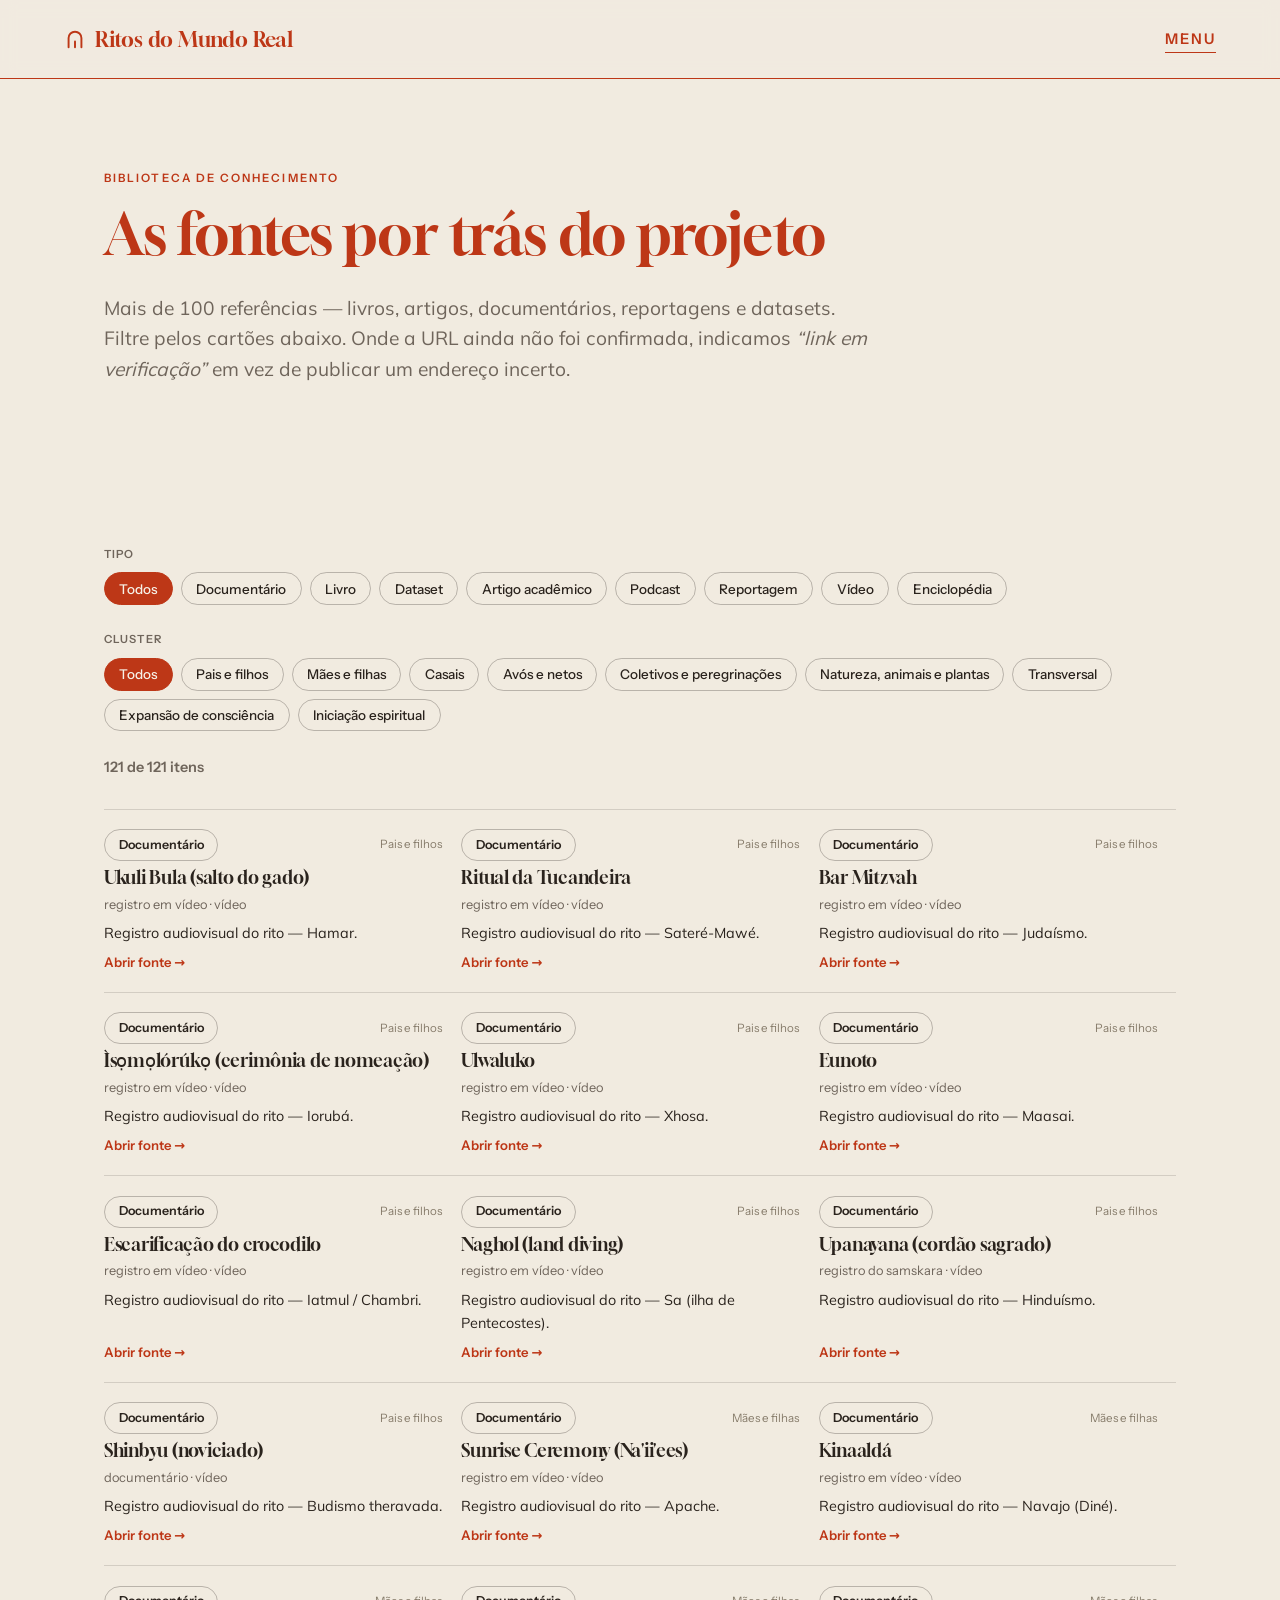
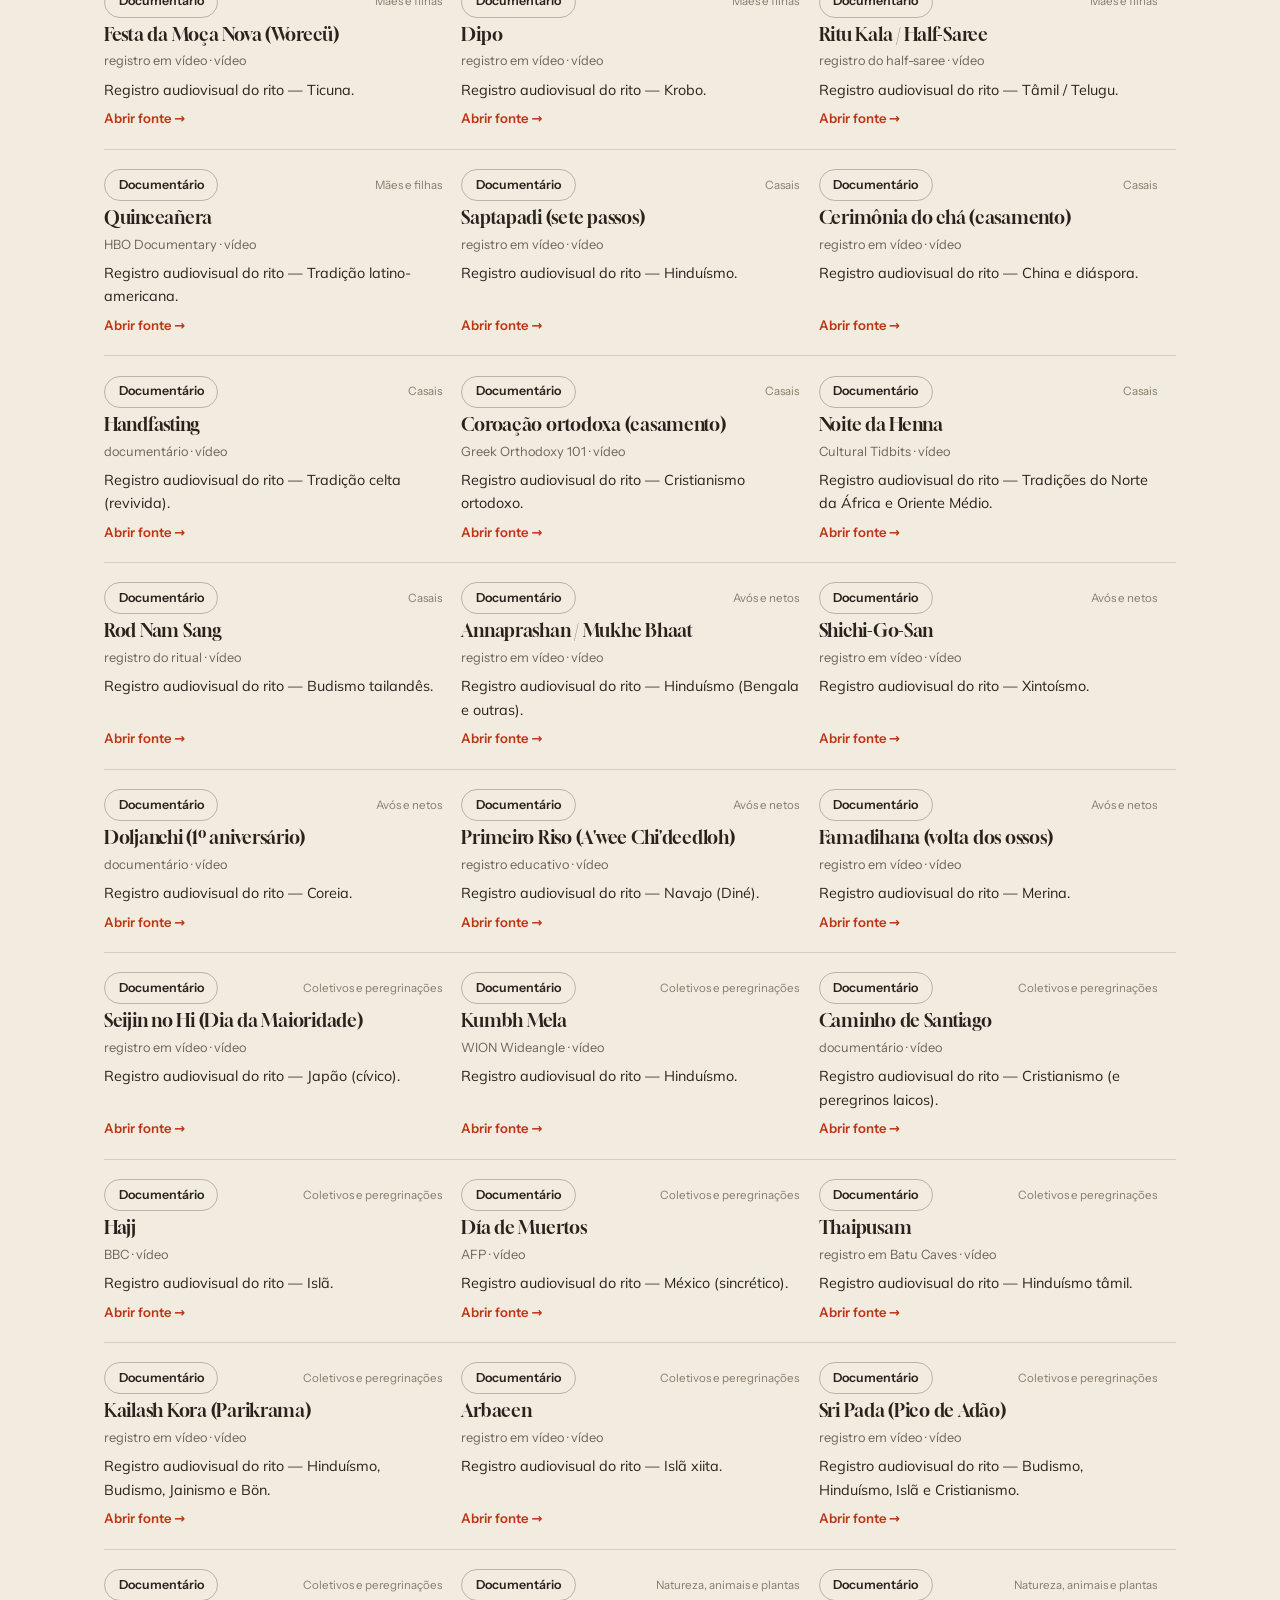
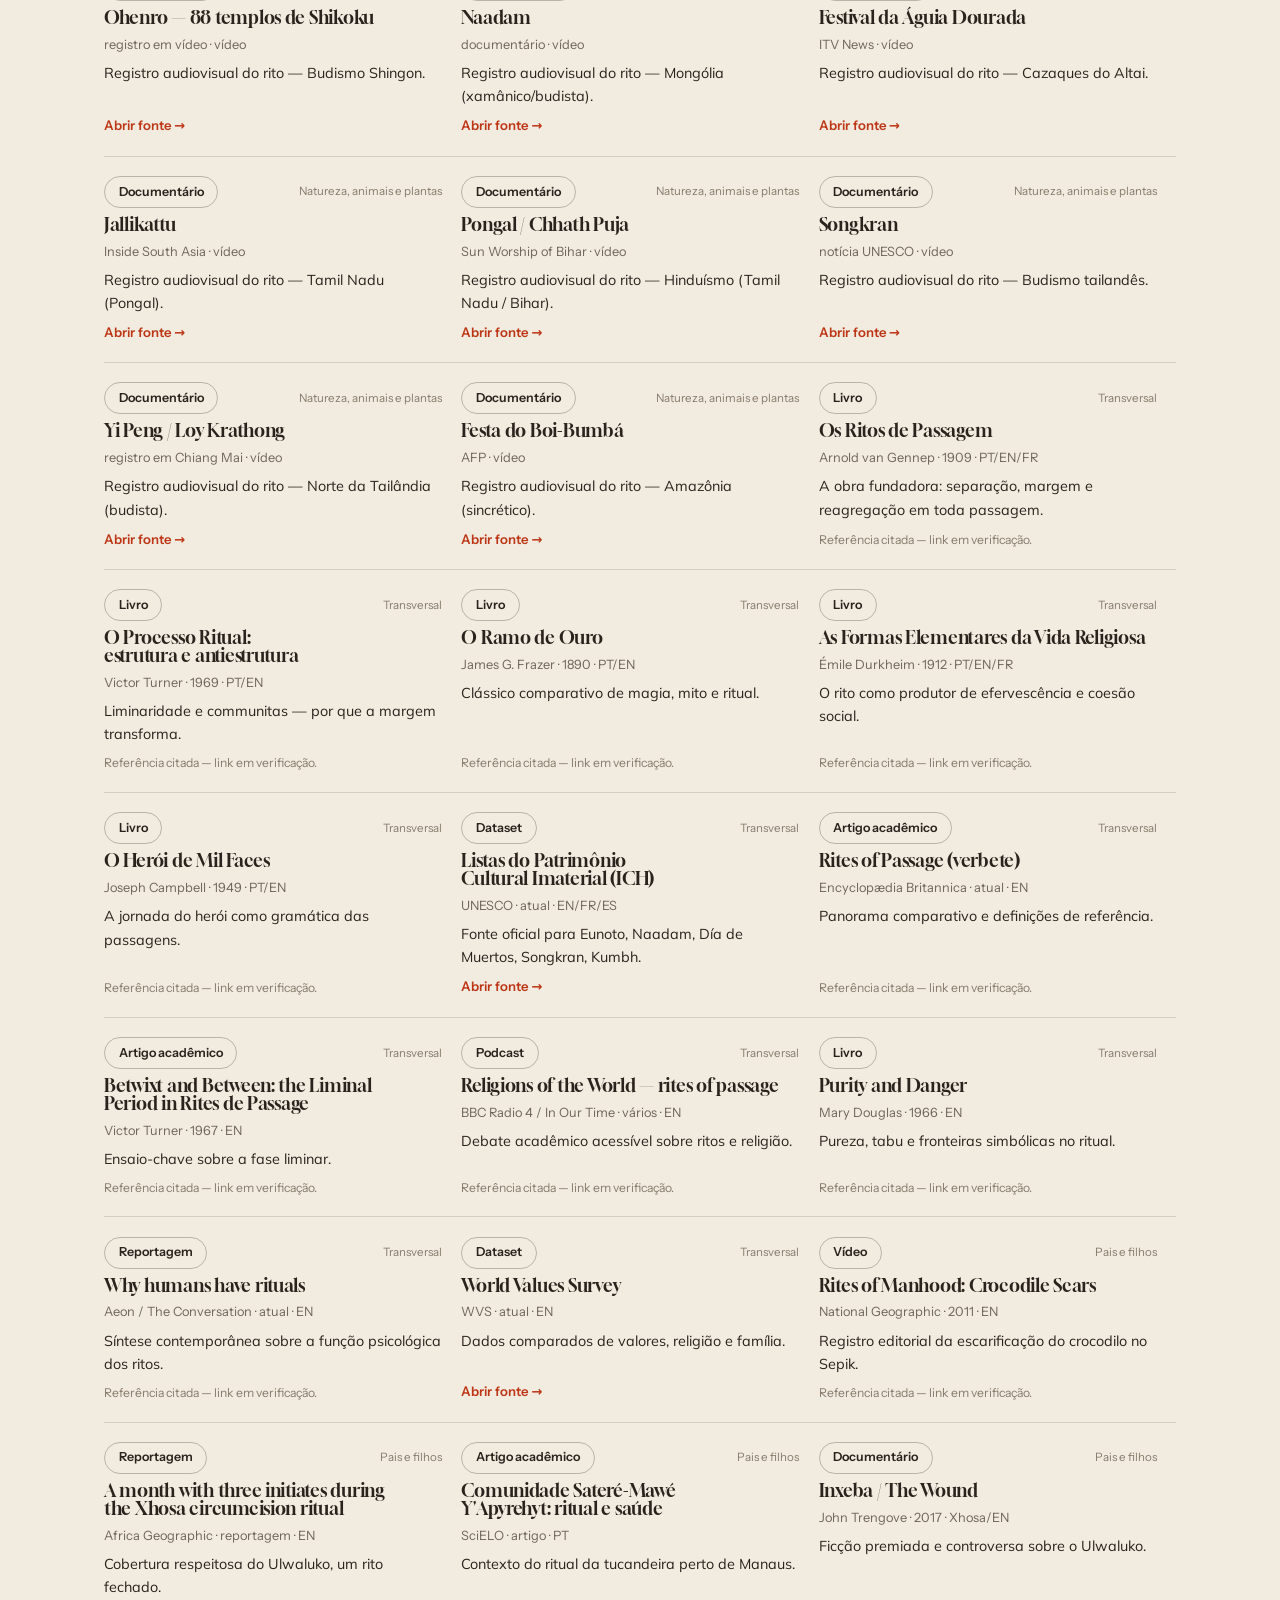
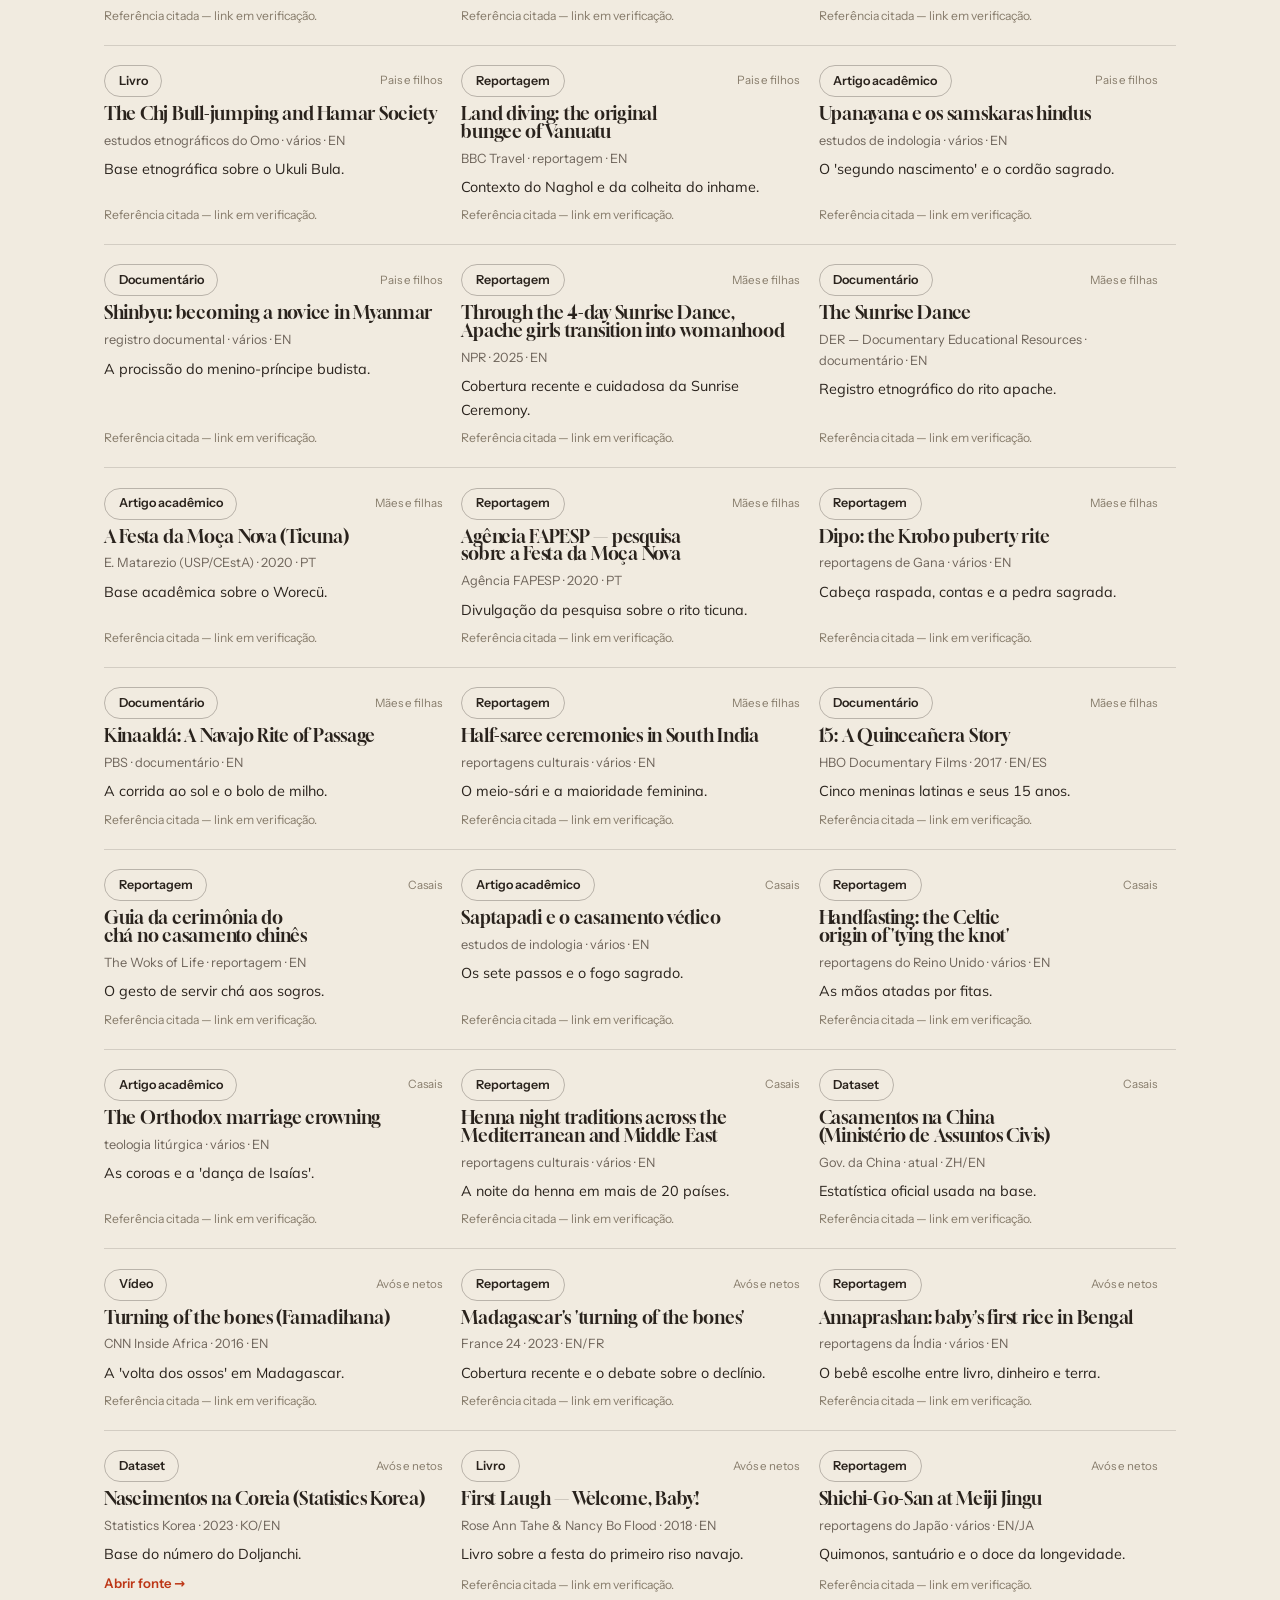
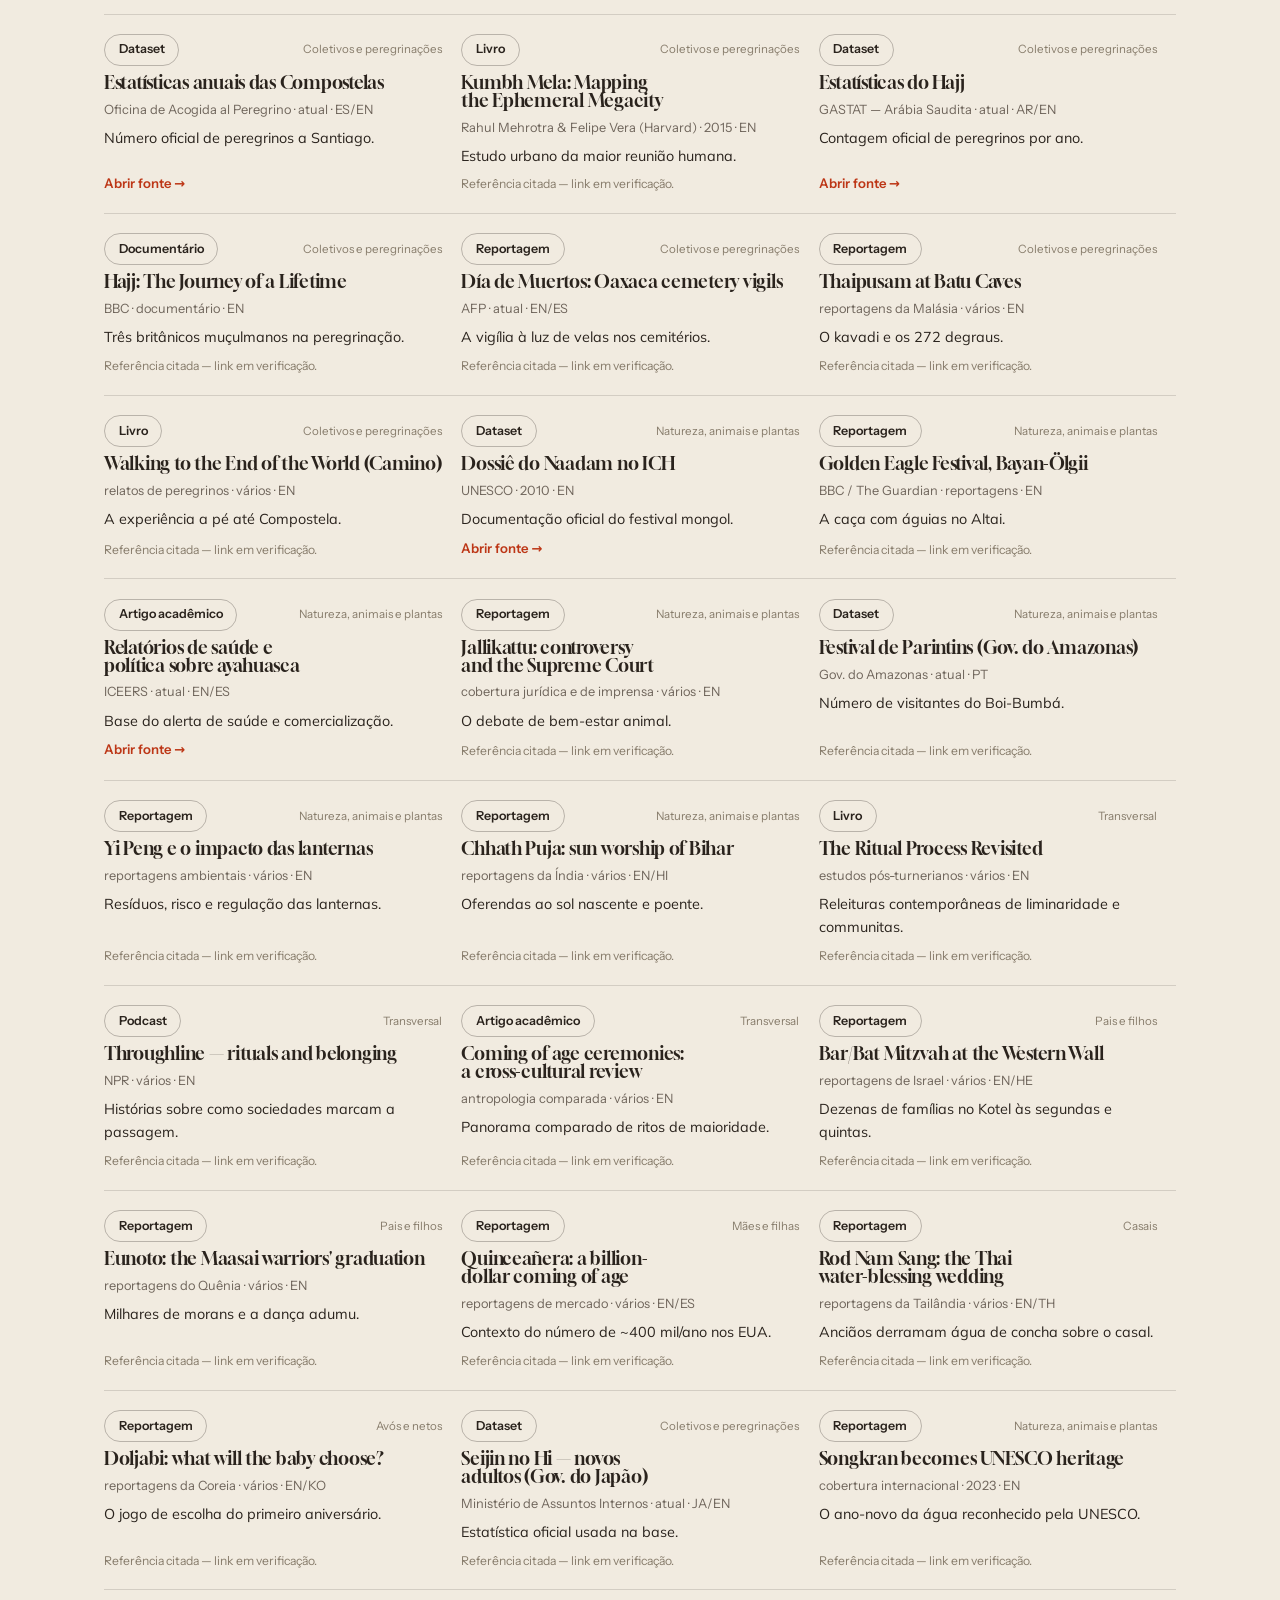
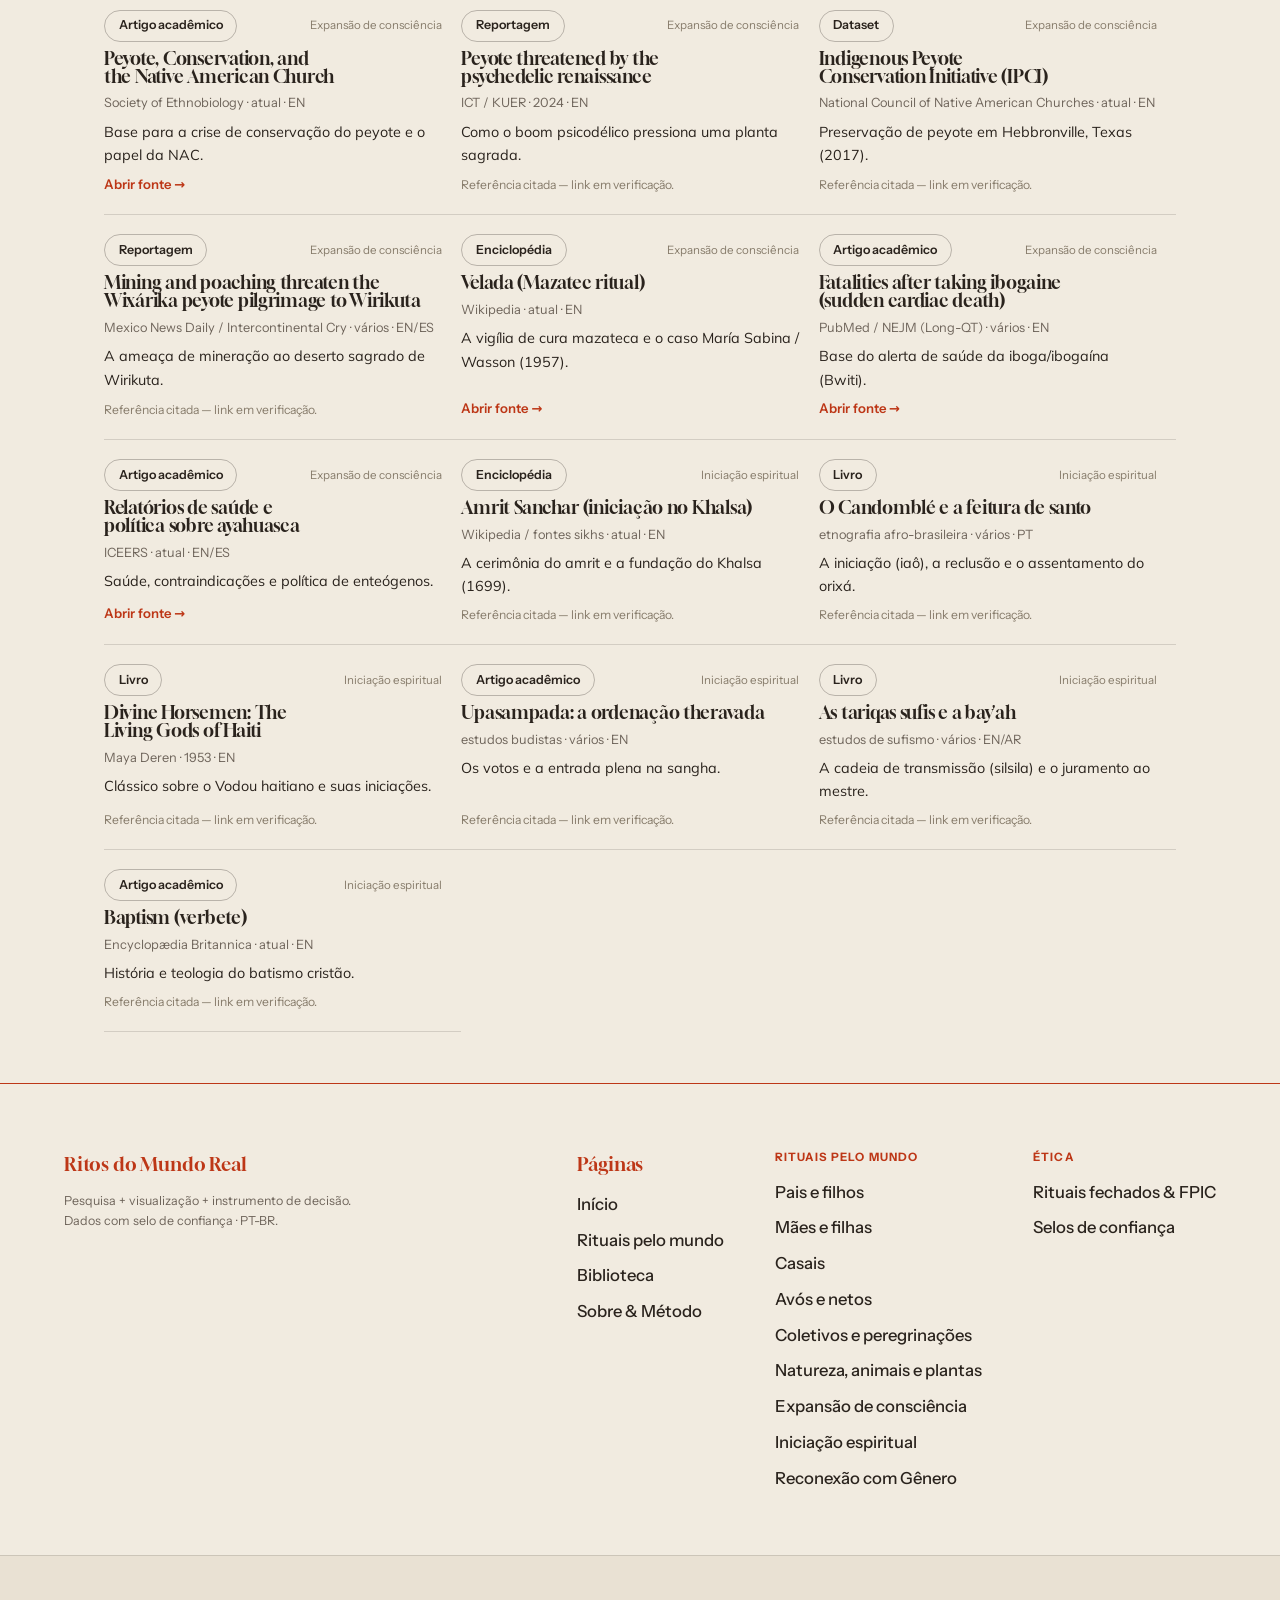
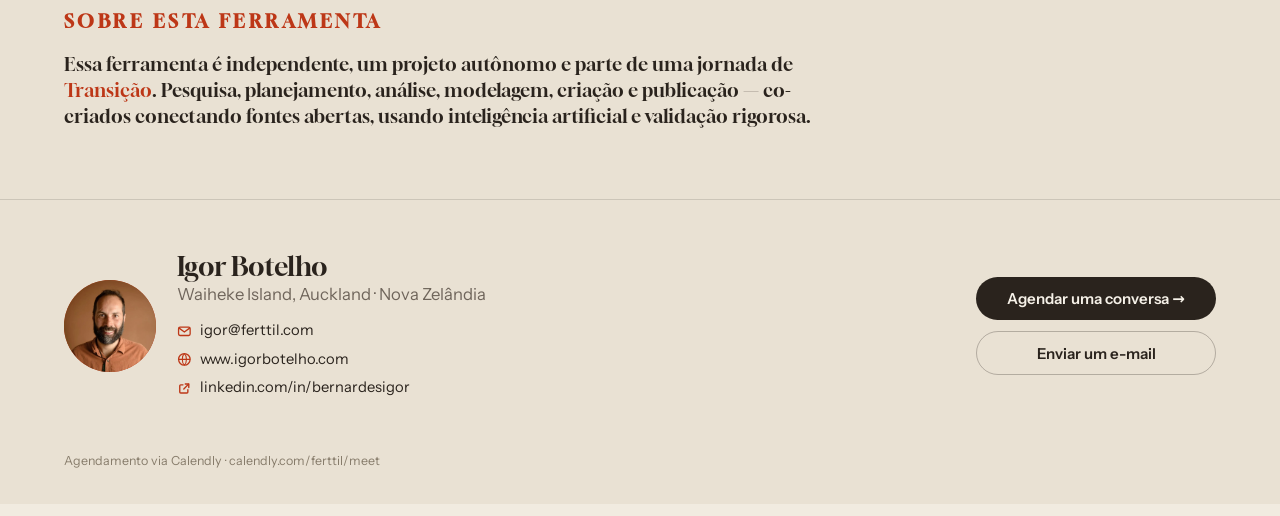
==== commit c036b820: "Novo cluster "Reconexão com Gênero" + índice do acervo na Home - Adiciona o 9º cluster "Reconexão co" ====
--- a/biblioteca/index.html
+++ b/biblioteca/index.html
@@ -42,7 +42,7 @@
             <a class="mm-page" href="../">Início</a>
             <div class="mm-block">
               <a class="mm-page" href="../clusters/">Rituais pelo mundo</a>
-              <div class="mm-subs"><a href="../clusters/pais-e-filhos/">Pais e filhos</a><a href="../clusters/maes-e-filhas/">Mães e filhas</a><a href="../clusters/casais/">Casais</a><a href="../clusters/avos-e-netos/">Avós e netos</a><a href="../clusters/coletivos-e-peregrinacoes/">Coletivos e peregrinações</a><a href="../clusters/natureza-animais-e-plantas/">Natureza, animais e plantas</a><a href="../clusters/expansao-de-consciencia/">Expansão de consciência</a><a href="../clusters/iniciacao-espiritual/">Iniciação espiritual</a></div>
+              <div class="mm-subs"><a href="../clusters/pais-e-filhos/">Pais e filhos</a><a href="../clusters/maes-e-filhas/">Mães e filhas</a><a href="../clusters/casais/">Casais</a><a href="../clusters/avos-e-netos/">Avós e netos</a><a href="../clusters/coletivos-e-peregrinacoes/">Coletivos e peregrinações</a><a href="../clusters/natureza-animais-e-plantas/">Natureza, animais e plantas</a><a href="../clusters/expansao-de-consciencia/">Expansão de consciência</a><a href="../clusters/iniciacao-espiritual/">Iniciação espiritual</a><a href="../clusters/reconexao-com-genero/">Reconexão com Gênero</a></div>
             </div>
             <a class="mm-page" href="../biblioteca/">Biblioteca</a>
             <a class="mm-page" href="../sobre/">Sobre &amp; Método</a>
@@ -76,7 +76,7 @@
         <div class="col"><b>Ritos do Mundo Real</b><small>Pesquisa + visualização + instrumento de decisão.<br>Dados com selo de confiança · PT-BR.</small></div>
         <div class="cols">
           <div class="col"><b>Páginas</b><a href="../">Início</a><a href="../clusters/">Rituais pelo mundo</a><a href="../biblioteca/">Biblioteca</a><a href="../sobre/">Sobre &amp; Método</a></div>
-          <div class="col"><b>Rituais pelo mundo</b><a href="../clusters/pais-e-filhos/">Pais e filhos</a><a href="../clusters/maes-e-filhas/">Mães e filhas</a><a href="../clusters/casais/">Casais</a><a href="../clusters/avos-e-netos/">Avós e netos</a><a href="../clusters/coletivos-e-peregrinacoes/">Coletivos e peregrinações</a><a href="../clusters/natureza-animais-e-plantas/">Natureza, animais e plantas</a><a href="../clusters/expansao-de-consciencia/">Expansão de consciência</a><a href="../clusters/iniciacao-espiritual/">Iniciação espiritual</a></div>
+          <div class="col"><b>Rituais pelo mundo</b><a href="../clusters/pais-e-filhos/">Pais e filhos</a><a href="../clusters/maes-e-filhas/">Mães e filhas</a><a href="../clusters/casais/">Casais</a><a href="../clusters/avos-e-netos/">Avós e netos</a><a href="../clusters/coletivos-e-peregrinacoes/">Coletivos e peregrinações</a><a href="../clusters/natureza-animais-e-plantas/">Natureza, animais e plantas</a><a href="../clusters/expansao-de-consciencia/">Expansão de consciência</a><a href="../clusters/iniciacao-espiritual/">Iniciação espiritual</a><a href="../clusters/reconexao-com-genero/">Reconexão com Gênero</a></div>
           <div class="col"><b>Ética</b><a href="../sobre/#etica">Rituais fechados &amp; FPIC</a><a href="../sobre/#selos">Selos de confiança</a></div>
         </div>
       </footer>
--- a/assets/css/site.css
+++ b/assets/css/site.css
@@ -174,6 +174,9 @@
 .hero__badge{position:absolute;top:18px;left:18px;z-index:2;height:34px;
   background:color-mix(in srgb,var(--coral) 90%,#000);border-color:transparent;color:#fff;
   letter-spacing:.015em;box-shadow:0 10px 26px rgba(42,35,29,.3);backdrop-filter:none}
+.hero__credit{position:absolute;right:14px;bottom:12px;z-index:2;margin:0;
+  font-family:var(--font-ui);font-weight:500;font-size:.72rem;letter-spacing:.01em;
+  color:rgba(255,255,255,.92);text-shadow:0 1px 6px rgba(20,14,10,.75)}
 .hero__float{margin-top:1rem}
 .hero__float .k{font-family:var(--font-ui);font-weight:600;font-size:.68rem;text-transform:uppercase;letter-spacing:.14em;color:var(--faint);margin-bottom:.3rem}
 .hero__float .v{display:flex;gap:.9rem;flex-wrap:wrap;font-family:var(--font-ui);font-size:.86rem}
@@ -216,6 +219,11 @@
 .car-card{scroll-snap-align:start;display:flex;flex-direction:column;gap:.7rem;text-decoration:none;color:var(--ink);background:none;border:0}
 .car-card .pframe{aspect-ratio:4/3.4}
 .car-card:hover .pframe img{transform:scale(1.045)}
+.car-card__play{position:absolute;left:12px;bottom:11px;z-index:2;display:grid;place-items:center;
+  width:34px;height:34px;border-radius:50%;background:color-mix(in srgb,var(--coral) 92%,#000);color:#fff;
+  box-shadow:0 6px 18px rgba(20,14,10,.4);transition:transform .35s var(--ease)}
+.car-card__play .ic{width:15px;height:15px;margin-left:1px}
+.car-card:hover .car-card__play{transform:scale(1.1)}
 .car-card__body{display:flex;flex-direction:column;gap:.35rem;padding:0}
 .car-card h4{font-family:var(--font-display);font-size:1.24rem;margin:0;color:var(--ink)}
 .car-card .meta{font-family:var(--font-ui);font-size:.8rem;color:var(--muted)}
@@ -229,6 +237,9 @@
 .banner__body .eyebrow{color:var(--cream);opacity:.85}
 .banner__body h2{color:#fff;font-size:clamp(1.8rem,3.4vw,3rem);margin:.2rem 0 .5rem}
 .banner__body p{color:rgba(255,255,255,.9);margin:0}
+.banner__credit{position:absolute;right:clamp(14px,2vw,22px);bottom:clamp(10px,1.4vw,16px);z-index:3;
+  font-family:var(--font-ui);font-weight:500;font-size:.72rem;letter-spacing:.01em;
+  color:rgba(255,255,255,.9);text-shadow:0 1px 6px rgba(20,14,10,.75)}
 [data-parallax]{position:relative;overflow:hidden}
 .parallax-layer{position:absolute;inset:-12% 0;z-index:0;background-size:cover;background-position:center;will-change:transform}
 
@@ -289,6 +300,30 @@
 .rcard:hover .rcard__go span{transform:translateX(4px)}
 .results__empty{grid-column:1/-1;color:var(--muted);font-family:var(--font-ui);padding:1.4rem 0}
 
+/* subtítulo de grupo por gênero (cluster Reconexão com Gênero) */
+.rito-group{font-family:var(--font-display);font-size:clamp(1.3rem,2.4vw,1.9rem);color:var(--coral);
+  margin:1.9rem 0 .4rem;display:flex;align-items:baseline;gap:.6rem;border-top:1px solid var(--line-2);padding-top:1.4rem}
+.rito-group:first-child{border-top:0;padding-top:.2rem;margin-top:.2rem}
+.rito-group span{font-family:var(--font-ui);font-weight:600;font-size:.78rem;color:var(--faint)}
+
+/* índice do acervo na home */
+.home-index{display:grid;grid-template-columns:1.35fr .9fr;gap:clamp(22px,4vw,56px);align-items:start}
+.hidx-grp+.hidx-grp{}
+.hidx-lbl{font-family:var(--font-ui);font-weight:600;font-size:.72rem;text-transform:uppercase;letter-spacing:.12em;color:var(--faint);margin:0 0 .5rem}
+.hidx-list{display:flex;flex-direction:column}
+.hidx{display:flex;align-items:center;gap:.7rem;padding:.78rem .2rem;border-bottom:1px solid var(--line);text-decoration:none;color:var(--ink);transition:padding-left .25s var(--ease),color .2s}
+.hidx:hover{padding-left:.5rem;color:var(--coral)}
+.hidx__dot{width:10px;height:10px;border-radius:50%;flex:none}
+.hidx__nome{font-family:var(--font-ui);font-weight:600;font-size:.98rem;flex:1}
+.hidx__n{font-family:var(--font-ui);font-weight:700;font-size:.88rem;color:var(--muted)}
+.hidx:hover .hidx__n{color:var(--coral)}
+.hidx__arw{color:var(--faint);transition:transform .25s var(--ease)}
+.hidx:hover .hidx__arw{transform:translateX(3px);color:var(--coral)}
+.hidx--pg .hidx__nome{font-family:var(--font-display);font-weight:400;font-size:1.06rem}
+.hidx-tot{margin-top:1.2rem;font-family:var(--font-ui);font-size:.92rem;color:var(--muted);line-height:1.7}
+.hidx-tot b{color:var(--coral);font-weight:700}
+@media(max-width:760px){ .home-index{grid-template-columns:1fr;gap:26px} }
+
 /* ---------- Acordeão ---------- */
 .accordion{display:flex;flex-direction:column;border-top:1px solid var(--line)}
 .acc-item{border-bottom:1px solid var(--line)}
